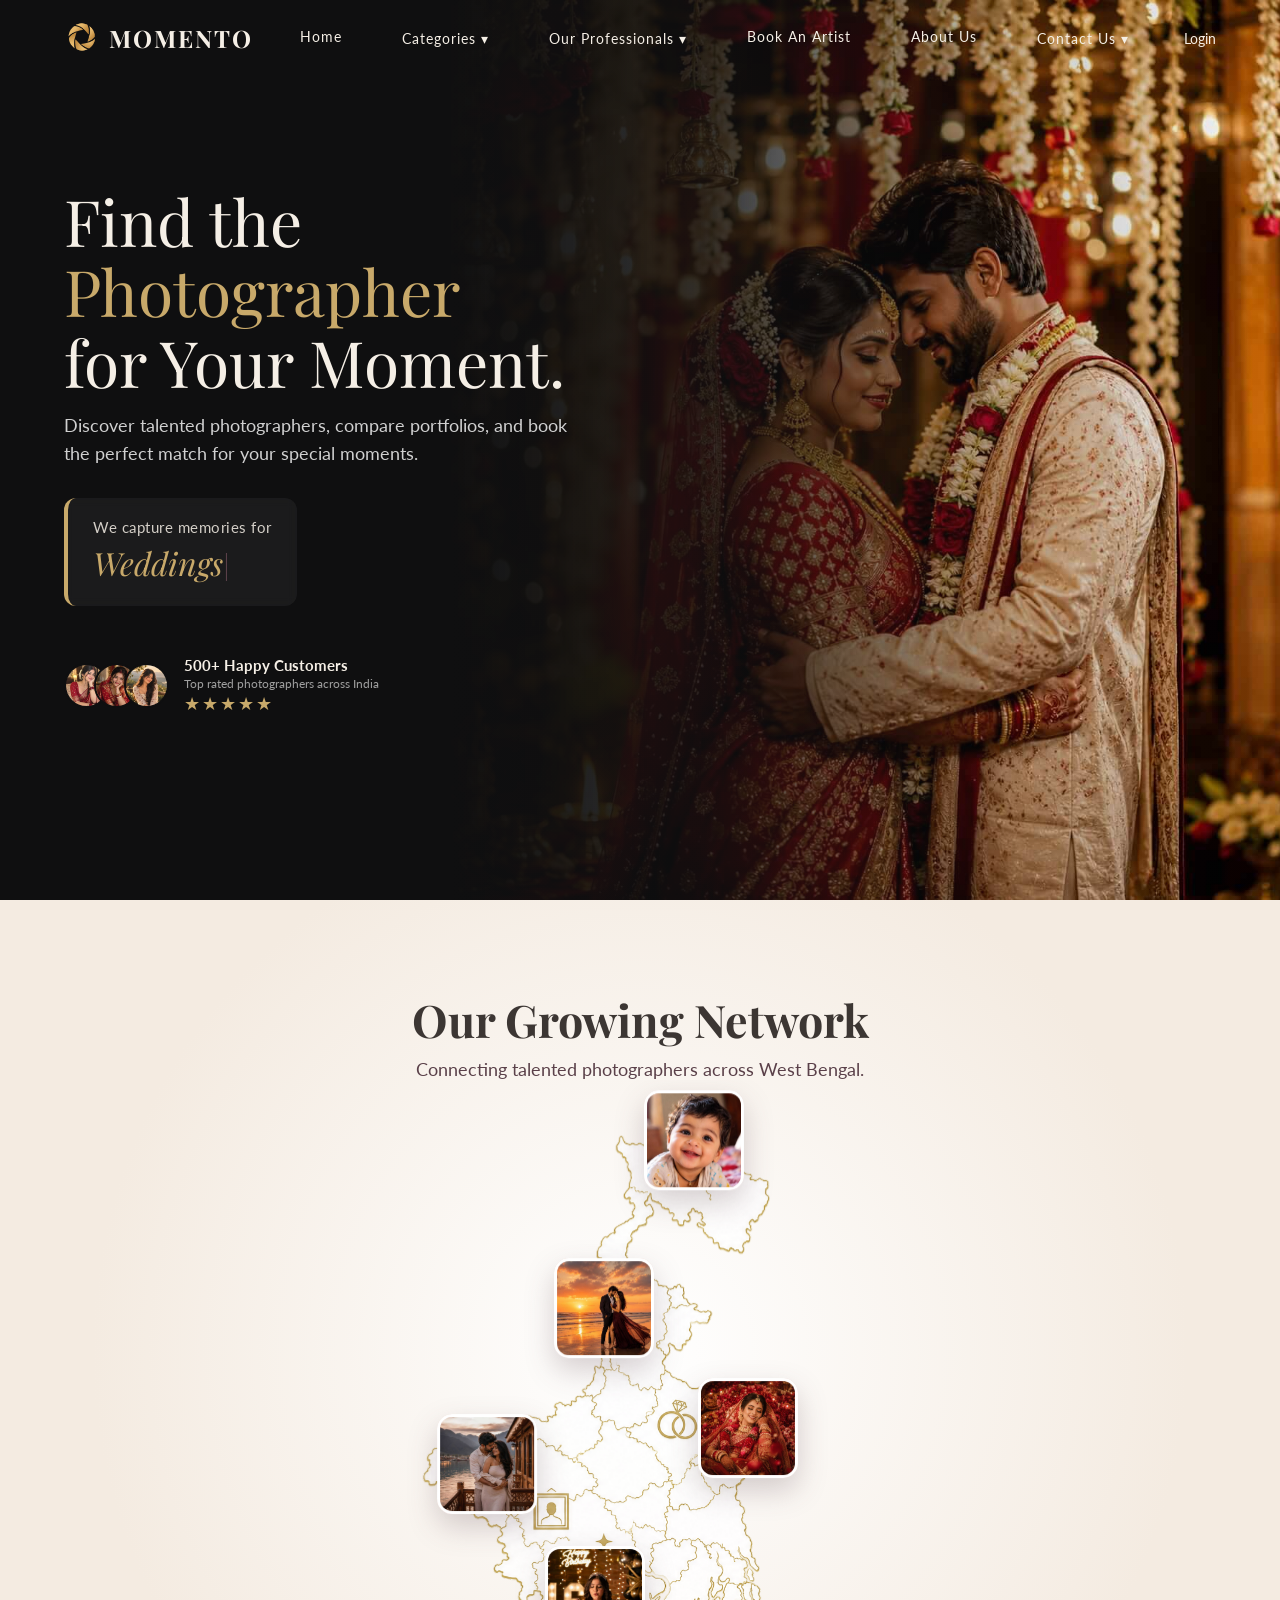
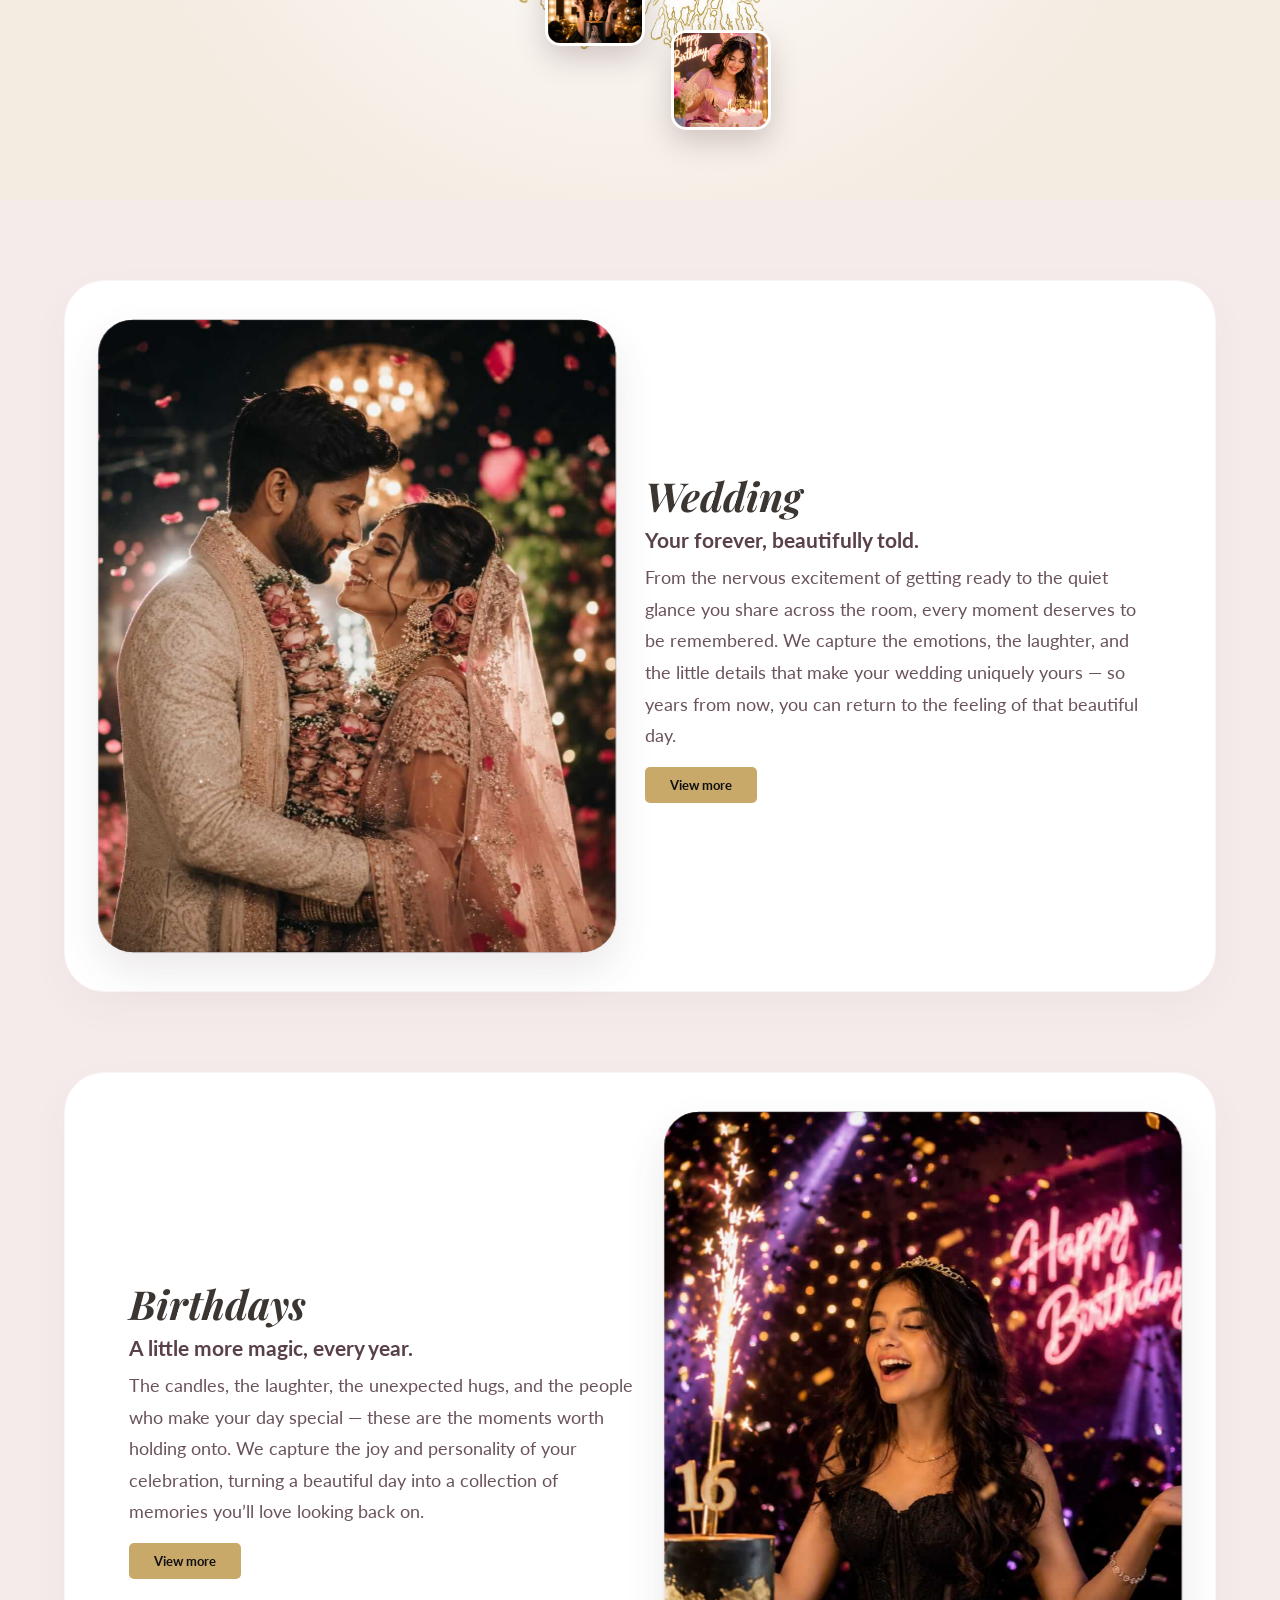
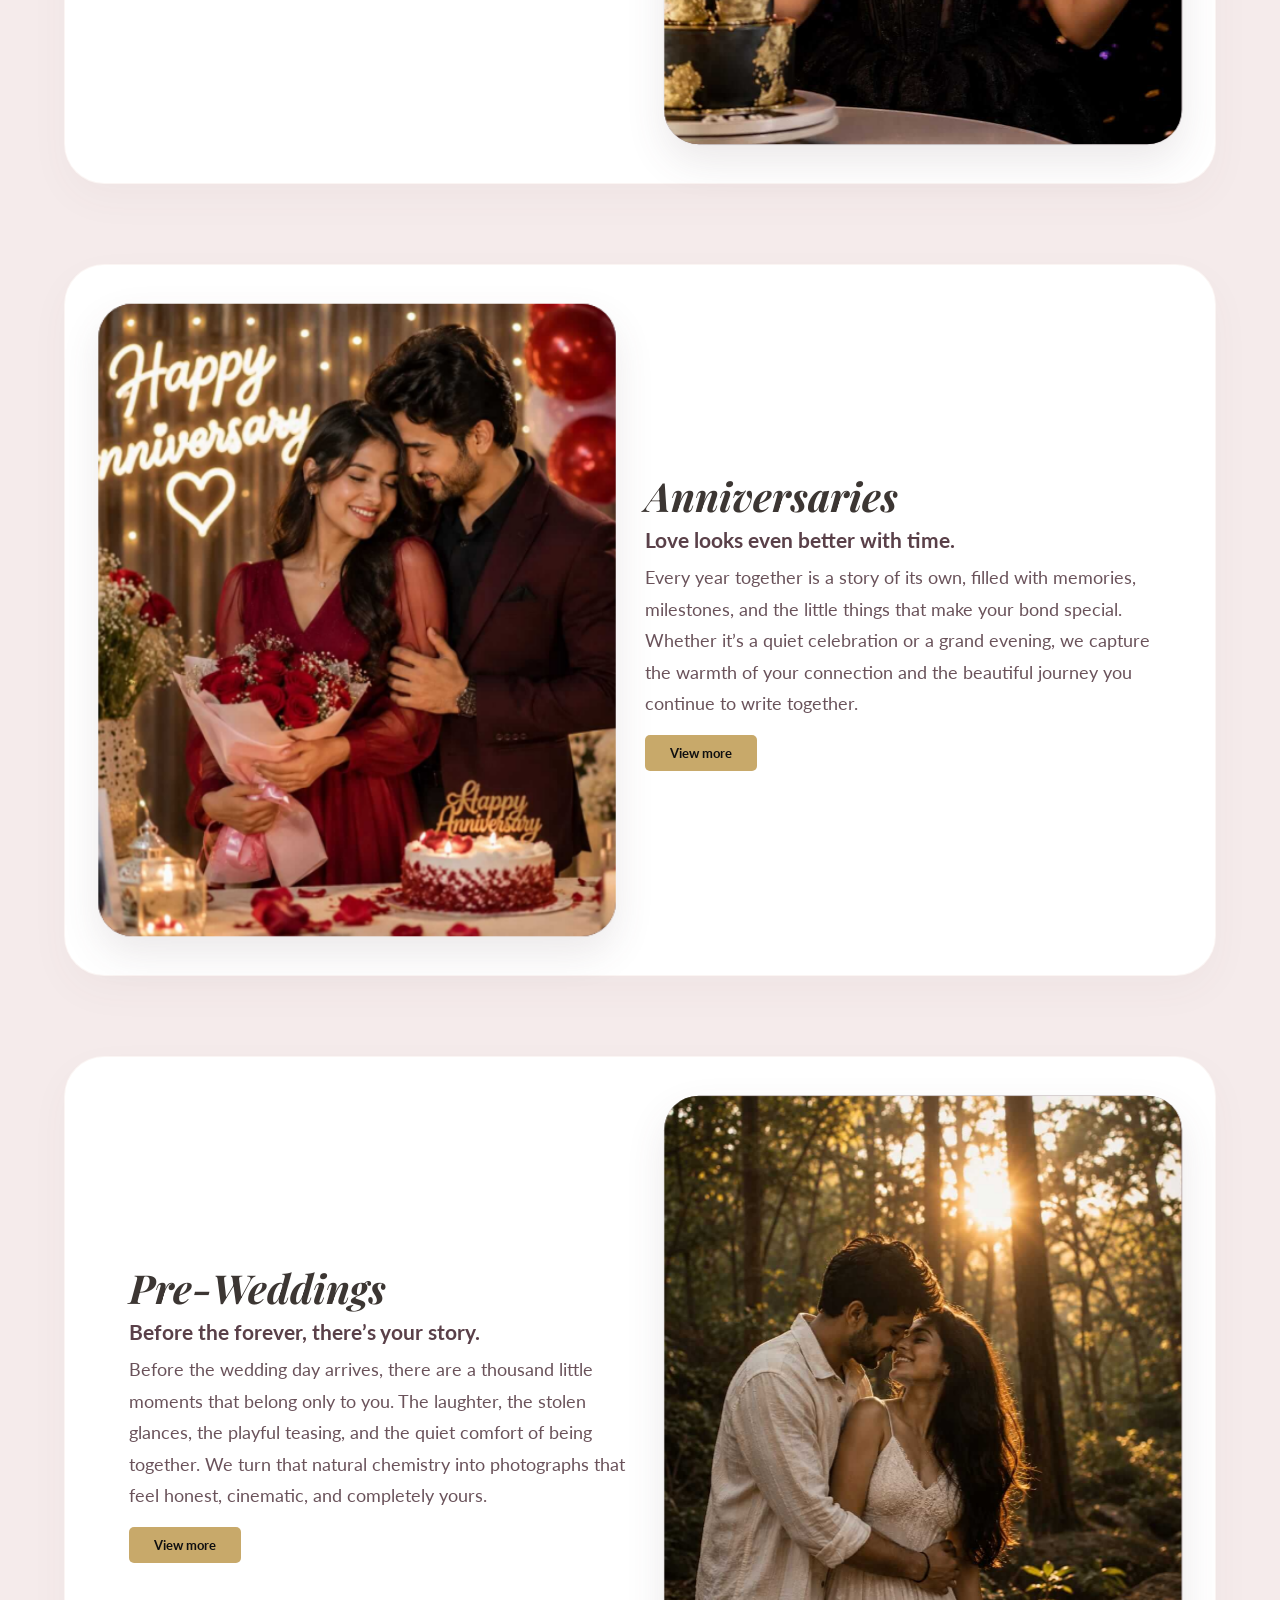
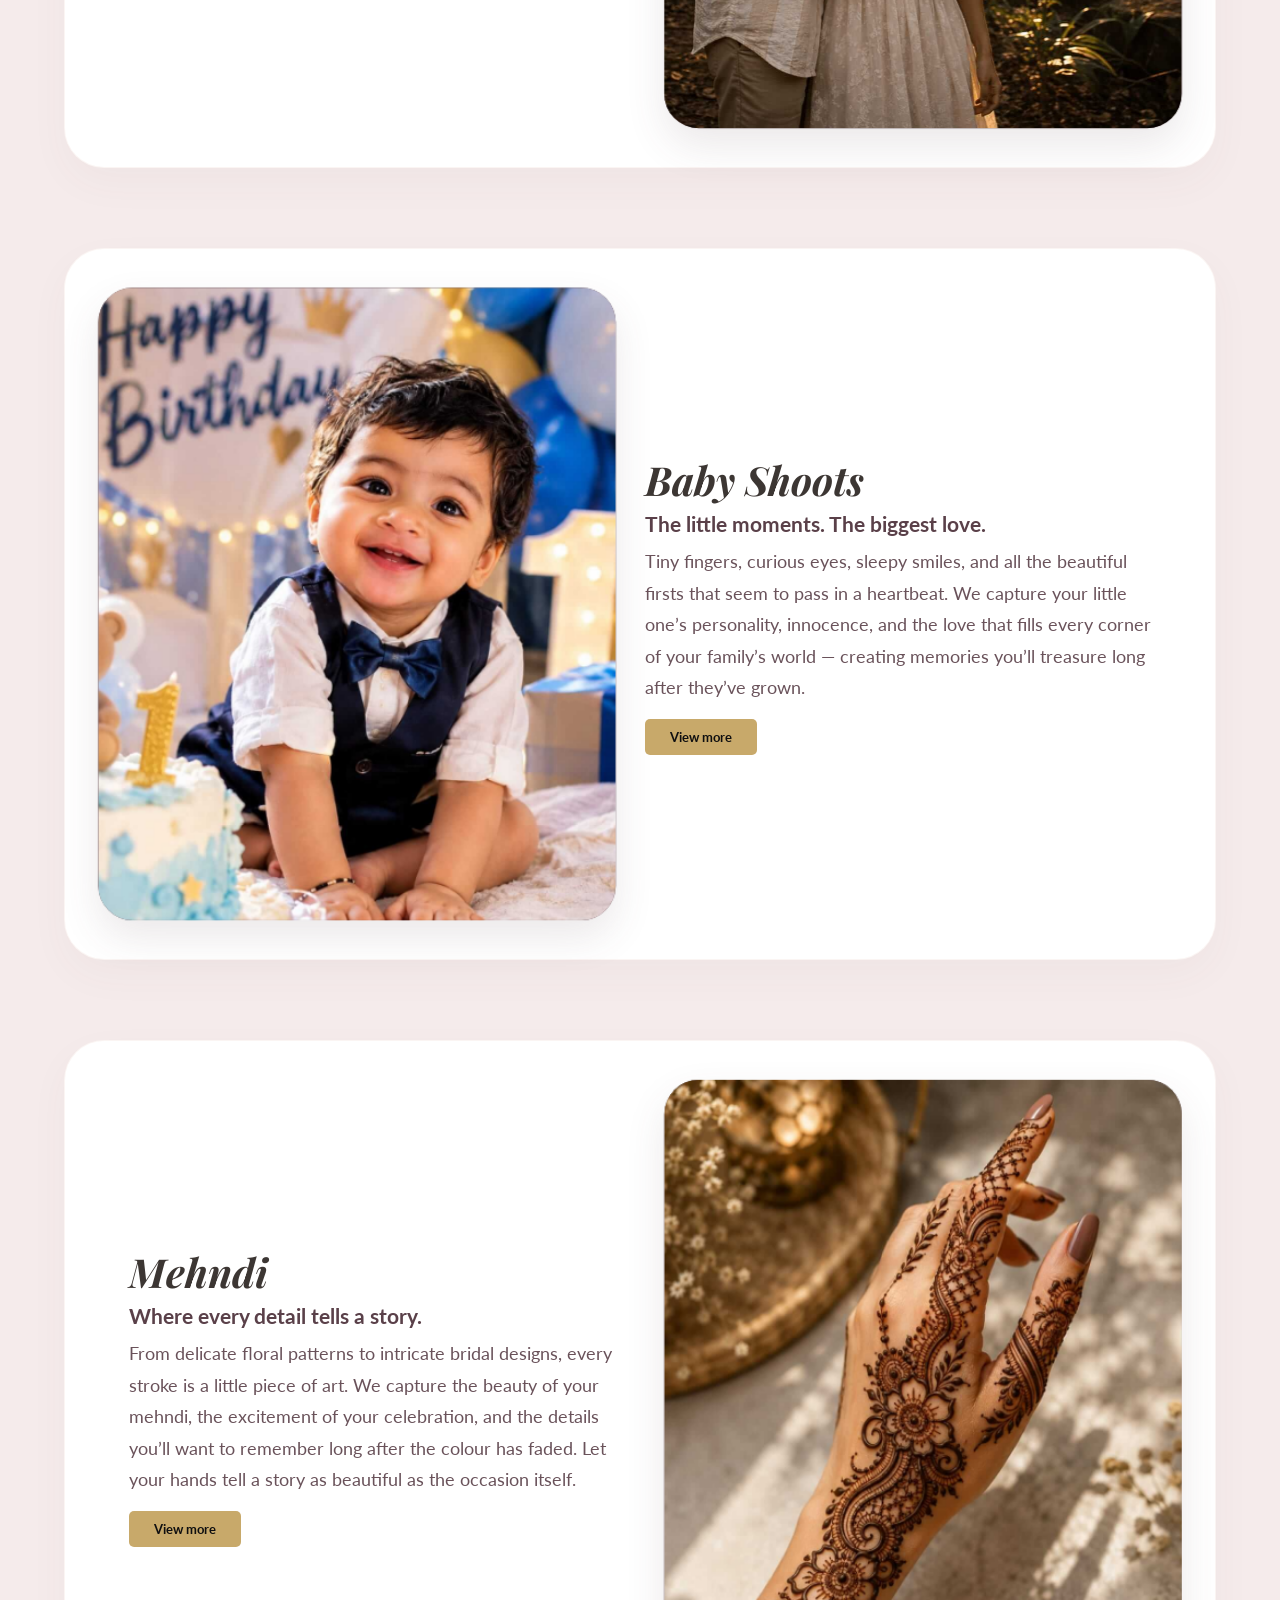
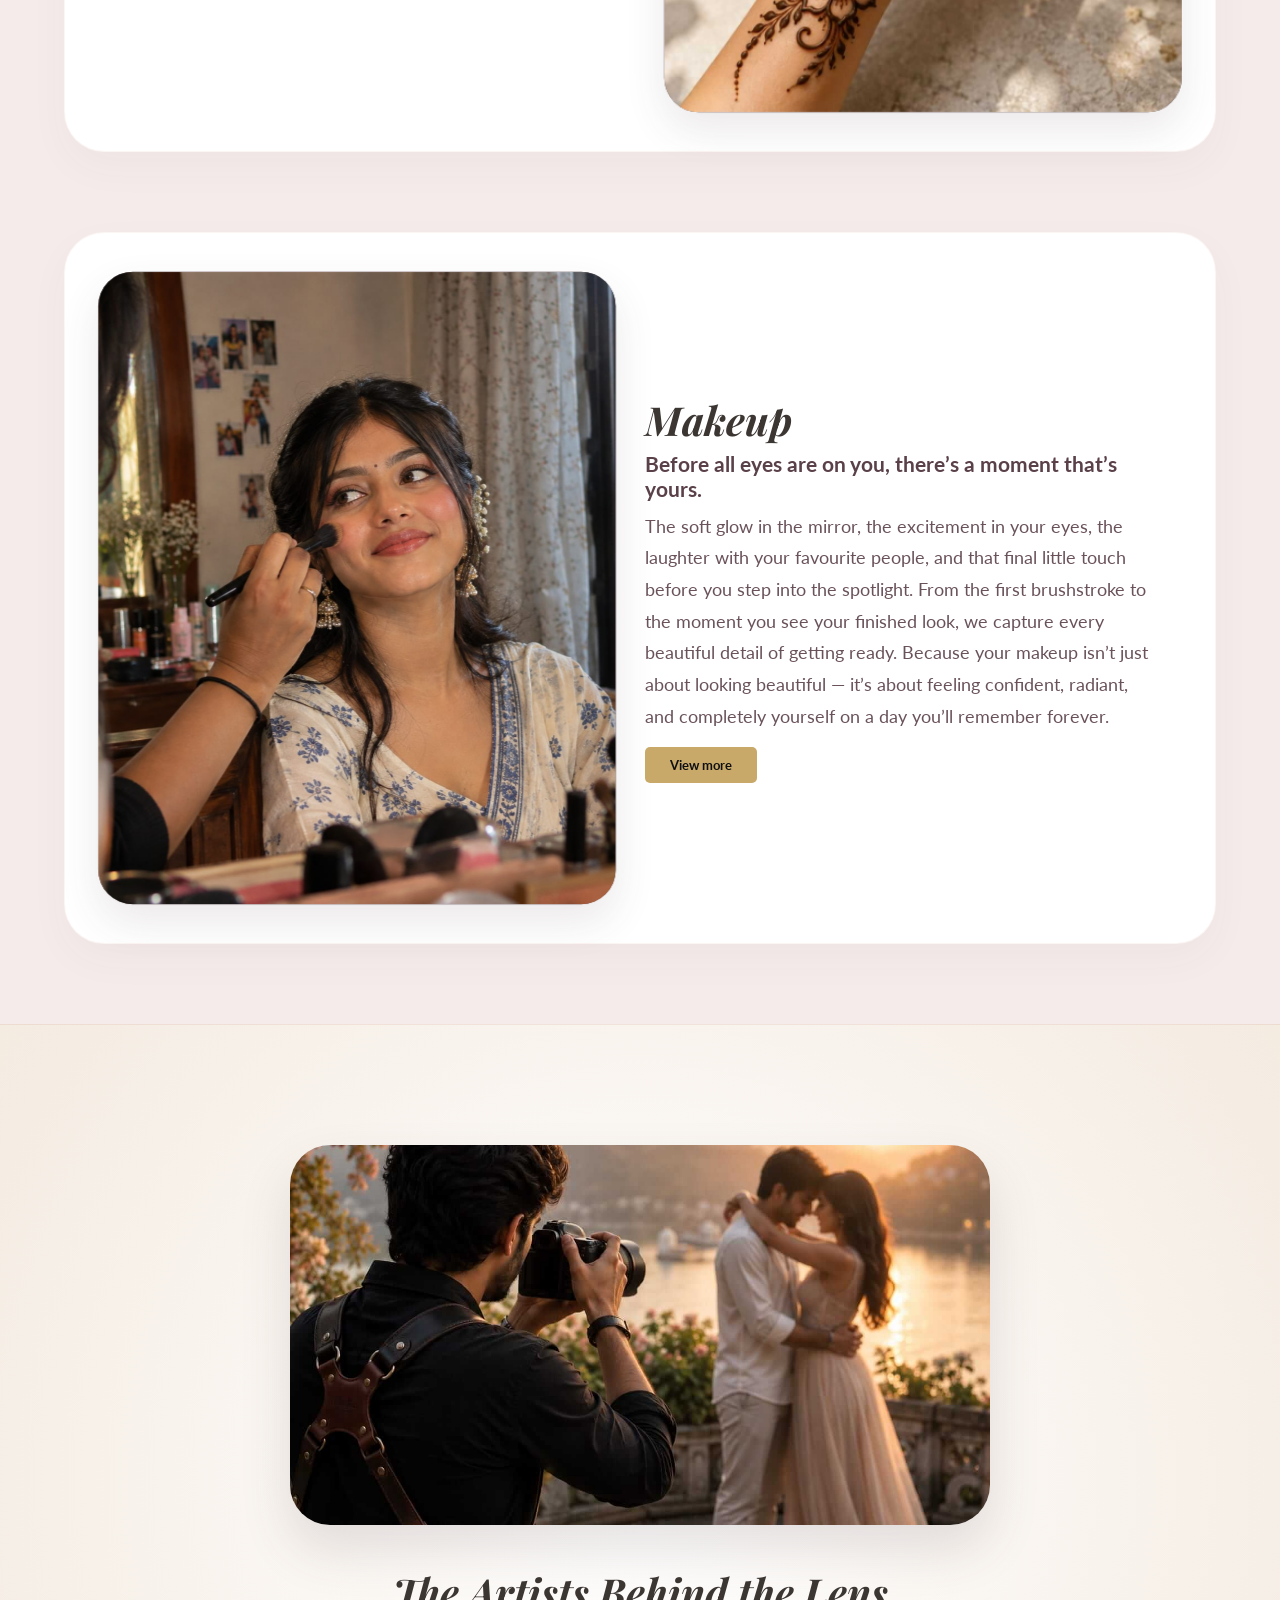
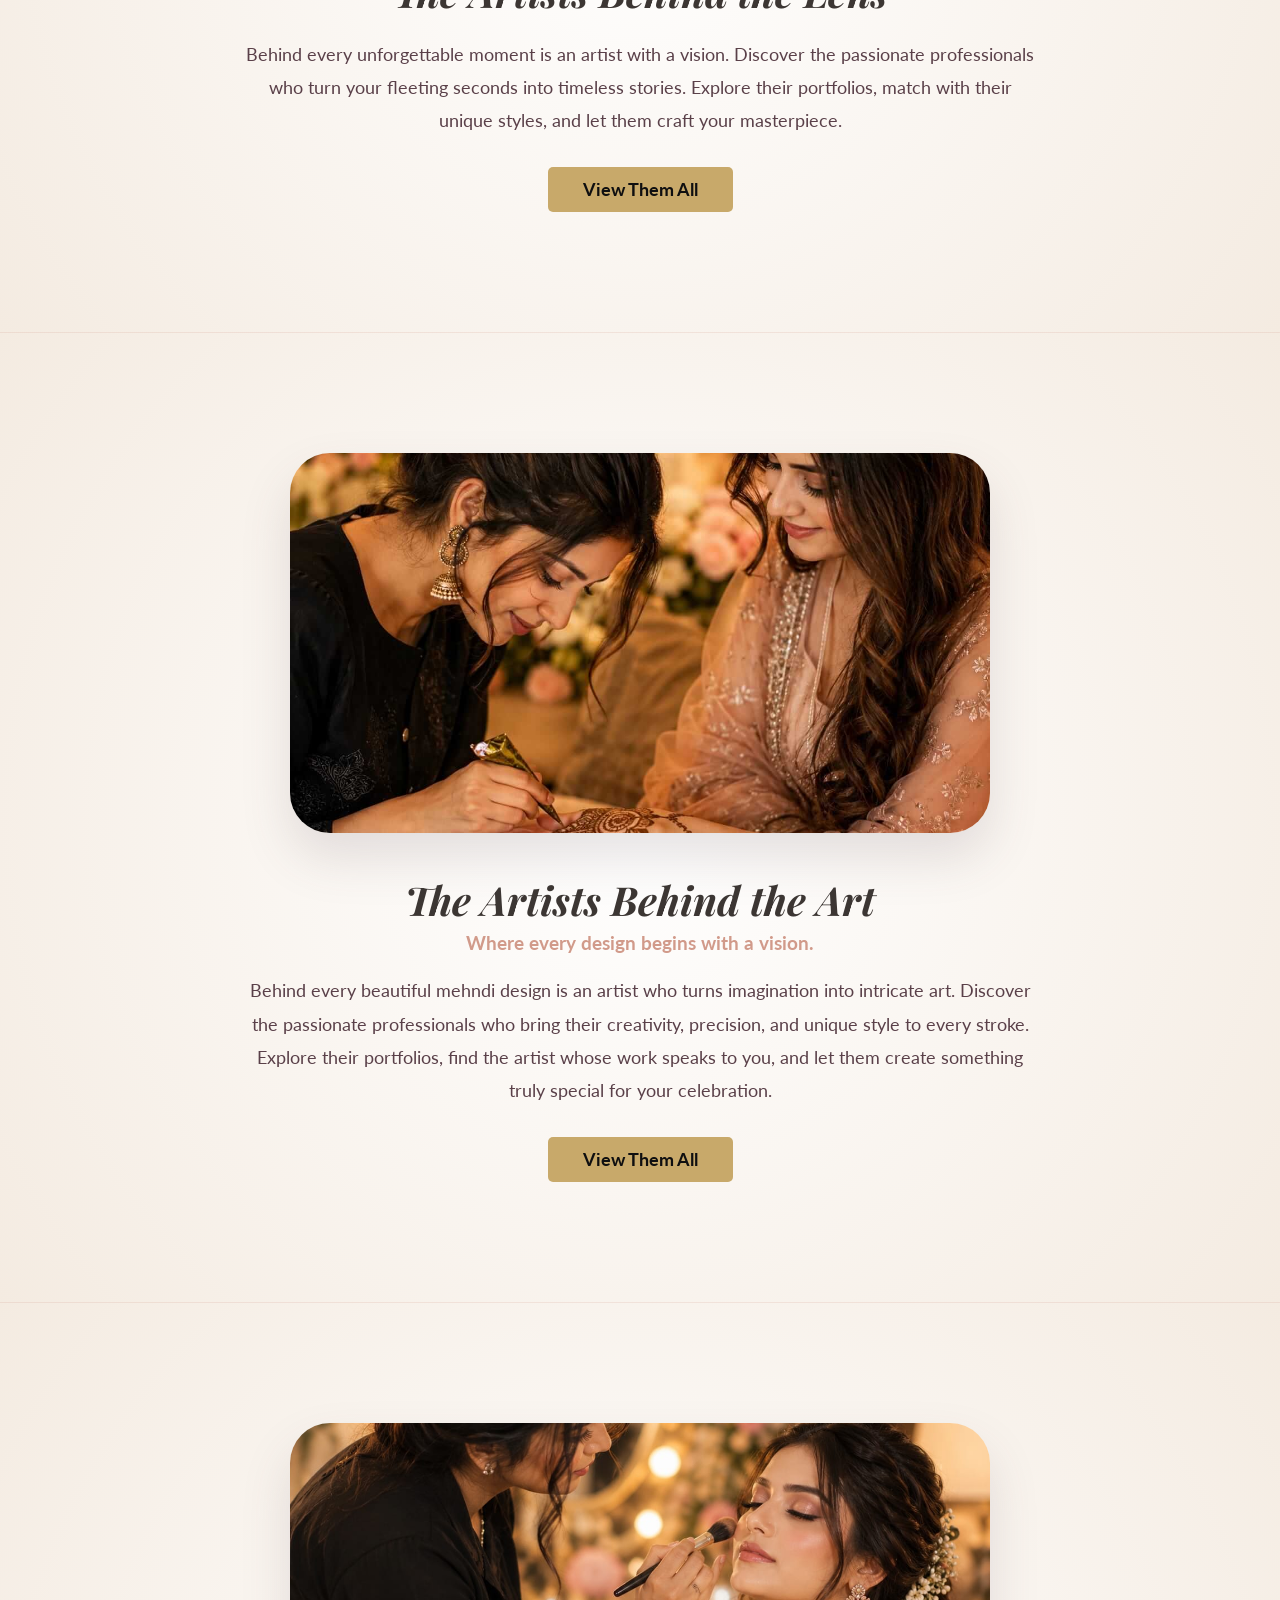
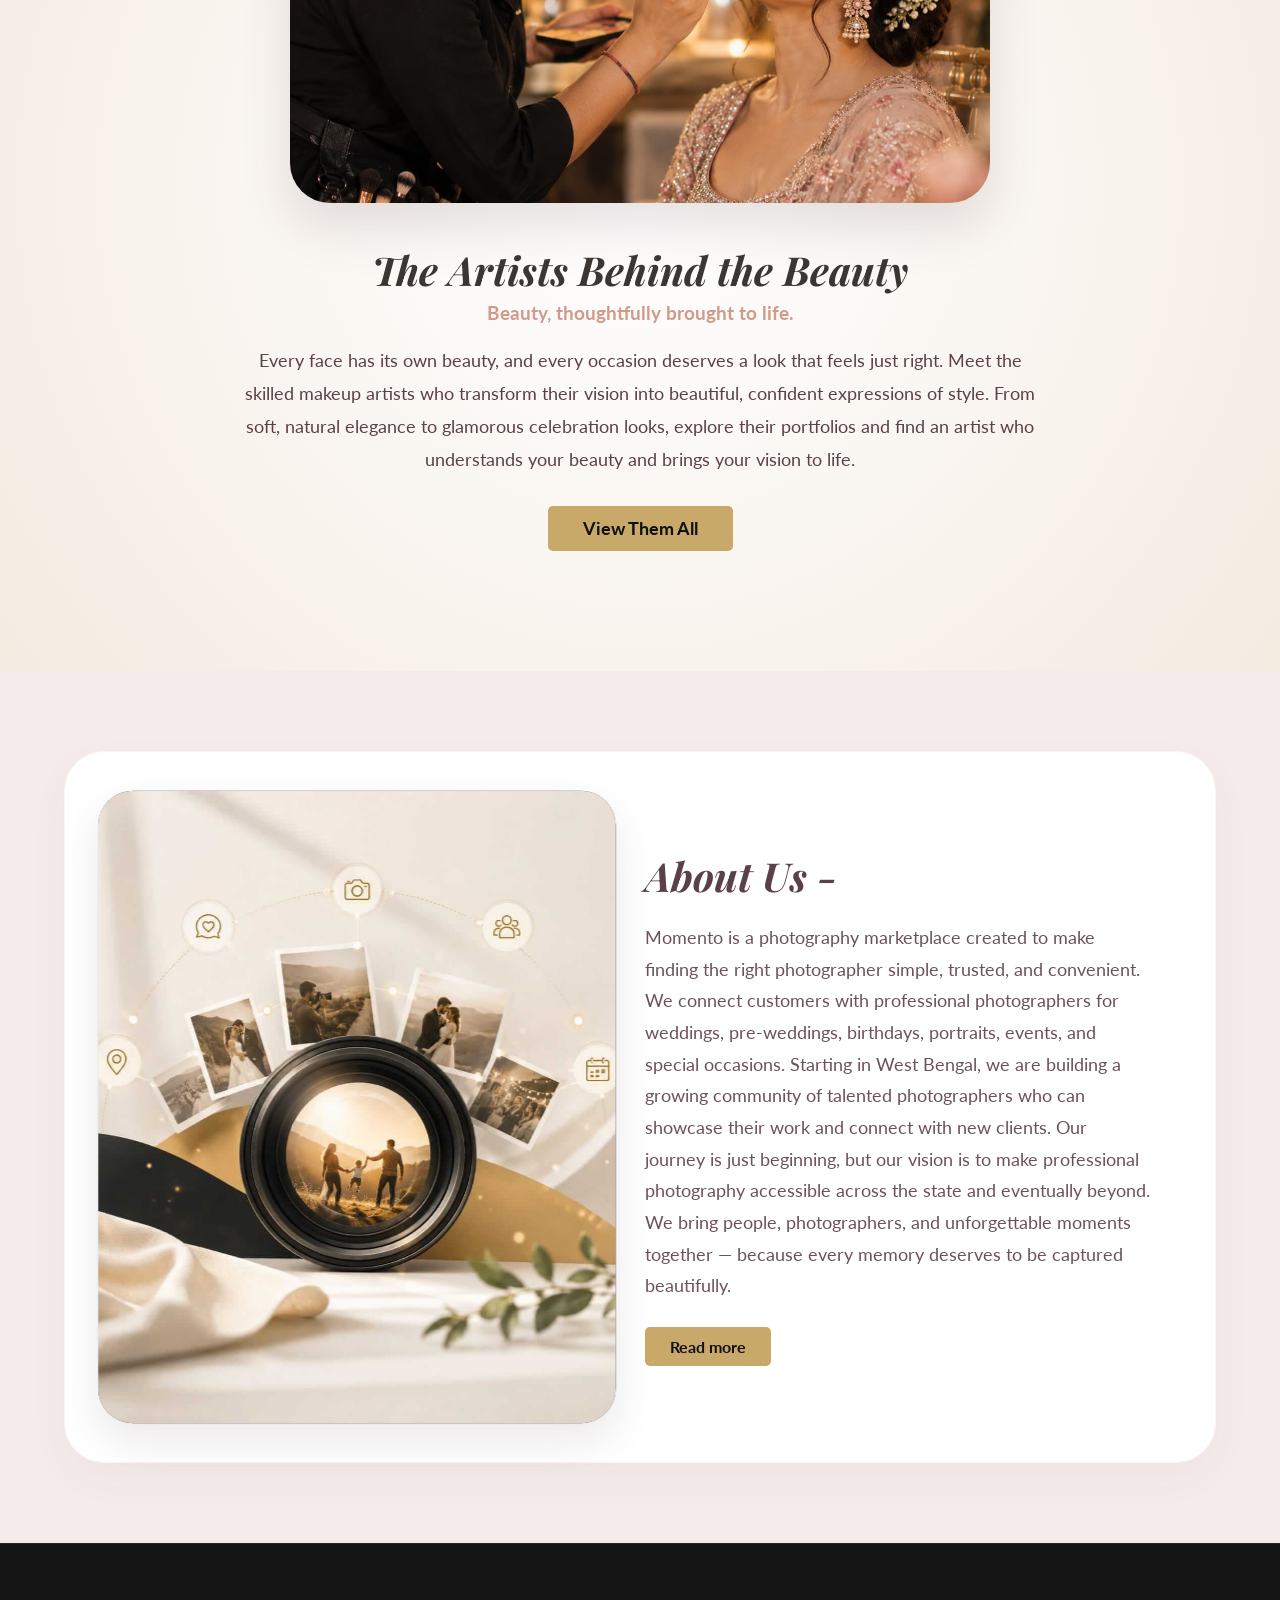
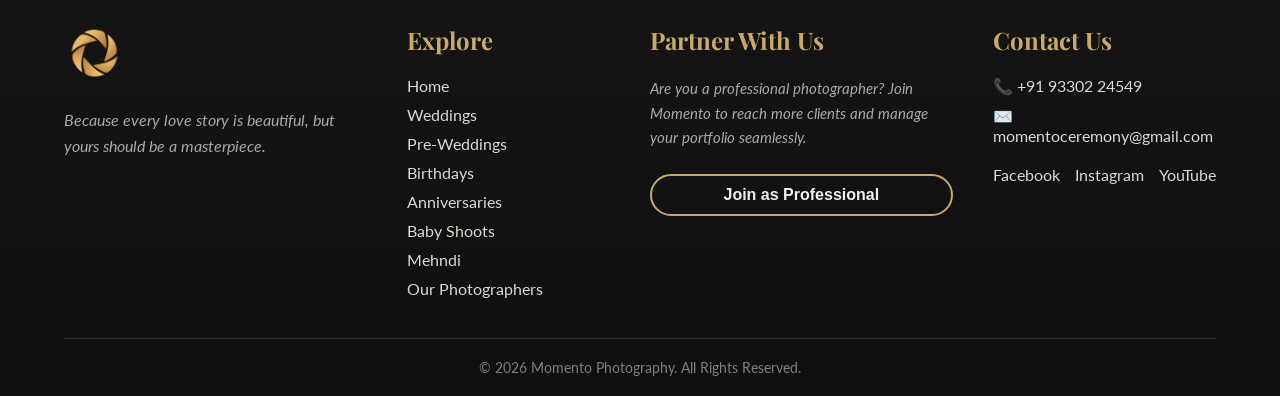
==== index.html @ c08b152f "Update index.html" ====
<!DOCTYPE html>
<html lang="en">
<head>
    <meta charset="UTF-8">
    <meta name="viewport" content="width=device-width, initial-scale=1.0">
    <title>Momento Photography | Every Moment. Forever.</title>
    <link rel="icon" type="image/png" href="Stock/logo.png">
    <link rel="stylesheet" href="style.css?v=2.1">
    <link href="https://fonts.googleapis.com/css2?family=Playfair+Display:ital,wght@0,400;0,700;1,400&family=Lato:wght@300;400&display=swap" rel="stylesheet">
    
    <!-- Premium Calendar Library -->
    <link rel="stylesheet" href="https://cdn.jsdelivr.net/npm/flatpickr/dist/flatpickr.min.css">
    <script src="https://cdn.jsdelivr.net/npm/flatpickr"></script>
    
</head>
<body>

    <!-- NAVBAR -->
    <nav class="dark-nav">
        <!-- Rolling Logo & Text Reveal -->
        <div class="nav-brand">
            <img src="Stock/logo.png" alt="Momento Logo" class="rolling-logo">
            <span class="logo-text">MOMENTO</span>
        </div>

        <!-- Right Side: Links & Login -->
        <div class="nav-right desktop-only">
            <div class="nav-links">
                <a href="index.html">Home</a>
                
                <!-- Categories Dropdown -->
                <div class="nav-dropdown">
                    <a href="#" onclick="return false;" style="cursor: default;">Categories ▾</a>
                    <div class="nav-dropdown-content">
                        <a href="view.html?category=wedding">Weddings</a>
                        <a href="view.html?category=prewed">Pre-Weddings</a>
                        <a href="view.html?category=birthday">Birthdays</a>
                        <a href="view.html?category=baby">Baby Shoots</a>
                        <a href="view.html?category=anni">Anniversaries</a>
                        <a href="view.html?category=mehndi">Mehndi</a>
                        <a href="view.html?category=makeup">Makeup</a>
                    </div>
                </div>

                <!-- Professionals Dropdown -->
                <div class="nav-dropdown">
                    <a href="#" onclick="return false;" style="cursor: default;">Our Professionals ▾</a>
                    <div class="nav-dropdown-content">
                        <a href="photographers.html?type=photographer">Photographers</a>
                        <a href="photographers.html?type=mehndi">Mehndi Artists</a>
                        <a href="photographers.html?type=makeup">Makeup Artists</a>
                    </div>
                </div>

                <a href="#" onclick="handleBookNow(); return false;">Book an Artist</a>
                <a href="about.html" onclick="toggleMenu()">About Us</a>
                <!-- Contact Dropdown -->
                <div class="nav-dropdown">
                    <a href="#" onclick="return false;" style="cursor: default;">Contact Us ▾</a>
                    <div class="nav-dropdown-content" style="min-width: 260px; padding: 15px 0;">
                        <a href="#" onclick="handlePhoneClick(event, '+919330224549')">📞 +91 93302 24549</a>
                        <a href="mailto:momentoceremony@gmail.com">✉️ momentoceremony@gmail.com</a>
                        
                        <!-- Social Links Row -->
                        <div style="display: flex; gap: 20px; margin-top: 5px; padding: 15px 25px 5px 25px; border-top: 1px solid rgba(200, 169, 106, 0.2);">
                            <a href="https://www.facebook.com/" target="_blank" style="padding: 0 !important; font-size: 0.9rem !important;">Facebook</a>
                            <a href="https://www.instagram.com/" target="_blank" style="padding: 0 !important; font-size: 0.9rem !important;">Instagram</a>
                        </div>
                    </div>
                </div>
            </div>
            
            <div class="auth-buttons">
                <button class="btn-login-dark btn-login">Login</button>
            </div>
        </div>

        <!-- Mobile Hamburger Menu (Custom 3-Line) -->
        <div class="mobile-menu-icon" onclick="toggleMenu()">
            <svg viewBox="0 0 24 24" width="34" height="34" stroke="#f5efe6" stroke-width="1.5" stroke-linecap="round" fill="none">
                <line x1="4" y1="7" x2="20" y2="7"></line>
                <line x1="4" y1="12" x2="14" y2="12"></line> 
                <line x1="4" y1="17" x2="20" y2="17"></line>
            </svg>
        </div>

            <!-- MOBILE MENU OVERLAY (Click to close) -->
        <div id="mobile-overlay" class="mobile-menu-overlay" onclick="toggleMenu()"></div>
    
        <!-- MOBILE DROPDOWN MENU (DARK - FOR INDEX) -->
        <div id="mobile-menu" class="mobile-dropdown">
            <span class="close-menu" onclick="toggleMenu()">&times;</span>
            
            <a href="index.html" onclick="toggleMenu()">Home</a>
            
            <!-- Categories Submenu -->
            <button class="menu-toggle-btn" onclick="toggleSubMenu('submenu-categories')">
                Categories <span style="font-size: 0.8rem;">▼</span>
            </button>
            <div id="submenu-categories" class="mobile-submenu">
                <a href="view.html?category=wedding" onclick="toggleMenu()">Weddings</a>
                <a href="view.html?category=prewed" onclick="toggleMenu()">Pre-Weddings</a>
                <a href="view.html?category=birthday" onclick="toggleMenu()">Birthdays</a>
                <a href="view.html?category=baby" onclick="toggleMenu()">Baby Shoots</a>
                <a href="view.html?category=anni" onclick="toggleMenu()">Anniversaries</a>
                <a href="view.html?category=mehndi" onclick="toggleMenu()">Mehndi</a>
                <a href="view.html?category=makeup" onclick="toggleMenu()">Makeup</a>
            </div>
    
            <!-- Professionals Submenu -->
            <button class="menu-toggle-btn" onclick="toggleSubMenu('submenu-pros')">
                Our Professionals <span style="font-size: 0.8rem;">▼</span>
            </button>
            <div id="submenu-pros" class="mobile-submenu">
                <a href="photographers.html?type=photographer" onclick="toggleMenu()">Photographers</a>
                <a href="photographers.html?type=mehndi" onclick="toggleMenu()">Mehndi Artists</a>
                <a href="photographers.html?type=makeup" onclick="toggleMenu()">Makeup Artists</a>
            </div>
    
            <a href="#" onclick="handleBookNow(); return false;">Book an Artist</a>
            <a href="about.html" onclick="toggleMenu()">About Us</a>
            <!-- Mobile Contact Submenu -->
            <button class="menu-toggle-btn" onclick="toggleSubMenu('submenu-contact')">
                Contact Us <span style="font-size: 0.8rem;">▼</span>
            </button>
            <div id="submenu-contact" class="mobile-submenu">
                <a href="#" onclick="handlePhoneClick(event, '+919330224549'); return false;">📞 +91 93302 24549</a>
                <a href="mailto:momentoceremony@gmail.com">✉️ momentoceremony@gmail.com</a>
                
                <!-- Mobile Social Links -->
                <div style="display: flex; gap: 15px; padding-top: 10px; border-top: 1px solid rgba(200, 169, 106, 0.3);">
                    <a href="https://www.facebook.com/" target="_blank" style="font-size: 0.95rem;">Facebook</a>
                    <a href="https://www.instagram.com/" target="_blank" style="font-size: 0.95rem;">Instagram</a>
                </div>
            </div>
    
            <!-- Dynamic Login/Logout Area -->
            <div class="mobile-auth-container">
                <a href="#" id="mobile-login-btn" onclick="toggleMenu(); openModal('modal-auth'); switchAuth('login'); return false;">Login</a>
                <a href="#" id="mobile-logout-btn" onclick="toggleMenu(); logoutUser(); return false;" style="display: none; color: #e74c3c;">Logout</a>
            </div>
        </div>
        
    </nav>
    
    <!-- HERO SECTION -->
    <header class="hero dark-hero">
        <!-- Dynamic Background Image -->
        <img id="hero-dynamic-bg" src="Stock/hero_banner_Weddings.jpeg" class="hero-bg-image" alt="Momento Cover">
        
        <!-- Black/Gradient Cloud Overlay (Concept Art Style) -->
        <div class="hero-dark-overlay"></div>

        <div class="hero-content">
            <!-- Main Heading (Slide in from right) -->
            <div class="hero-main-text slide-in-right">
                <h1>Find the<br><span class="text-gold">Photographer</span><br>for Your Moment.</h1>
                <p class="hero-subtext">Discover talented photographers, compare portfolios, and book the perfect match for your special moments.</p>
            </div>
            
            <!-- Service Typing Box -->
            <div class="hero-service-box slide-in-right delay-1">
                <p style="color: #f5efe6; opacity: 0.85; font-size: 0.95rem; margin-bottom: 5px; letter-spacing: 0.5px;">We capture memories for</p>
                <h2 class="typing-container"><span id="typing-text" class="highlight-text-gold"></span><span class="cursor">|</span></h2>
            </div>

            <!-- Social Proof Rating -->
            <div class="hero-social-proof slide-in-right delay-2">
                <div class="proof-avatars">
                    <!-- Replace with your actual dp images -->
                    <img src="Stock/pro-dp-1.jpeg" alt="User">
                    <img src="Stock/pro-dp-2.jpeg" alt="User">
                    <img src="Stock/pro-dp-3.jpeg" alt="User">
                </div>
                <div class="proof-details">
                    <p class="proof-title">500+ Happy Customers</p>
                    <p class="proof-sub">Top rated photographers across India</p>
                    <p class="proof-stars">★★★★★</p>
                </div>
            </div>
        </div>
    </header>

    <!-- INTERACTIVE WEST BENGAL NETWORK MAP -->
    <section id="map-network-section" class="map-scroll-wrapper">
        <div class="map-sticky-view">
            
            <div class="map-text-header">
                <h2>Our Growing Network</h2>
                <p>Connecting talented photographers across West Bengal.</p>
            </div>
            
            <div class="map-viewport">
                <div id="map-container" class="map-container">
                    
                    <!-- Your Custom Uploaded West Bengal Map -->
                    <!-- Make sure to upload a transparent PNG named wb_map.png to your Stock folder -->
                    <img src="Stock/wb_map.png" class="actual-map-img" alt="West Bengal Map">

                    <!-- Scrambled Image Nodes (No Text Labels) -->
                    <div class="map-node img-1-pos">
                        <div class="pulse-ring"></div>
                        <img src="Stock/glove_im_1.jpeg" class="network-img" alt="Photographer 1">
                    </div>

                    <div class="map-node img-2-pos">
                        <div class="pulse-ring"></div>
                        <img src="Stock/glove_im_2.jpeg" class="network-img" alt="Photographer 2">
                    </div>

                    <div class="map-node img-3-pos">
                        <div class="pulse-ring"></div>
                        <img src="Stock/glove_im_3.jpeg" class="network-img" alt="Photographer 3">
                    </div>

                    <div class="map-node img-4-pos">
                        <div class="pulse-ring"></div>
                        <img src="Stock/glove_im_4.jpeg" class="network-img" alt="Photographer 4">
                    </div>

                    <div class="map-node img-5-pos">
                        <div class="pulse-ring"></div>
                        <img src="Stock/glove_im_5.jpeg" class="network-img" alt="Photographer 5">
                    </div>

                    <div class="map-node img-6-pos">
                        <div class="pulse-ring"></div>
                        <img src="Stock/glove_im_6.jpeg" class="network-img" alt="Photographer 6">
                    </div>
                    
                </div>
            </div>
            
        </div>
    </section>
    
    <!-- WEDDING SECTION -->
    <section id="category-wedding" class="home-about-section scroll-reveal">
        <div class="about-image-col slide-from-left">
            <div class="arch-photo-mask about-mask" id="wedding-slideshow">
                <img src="Stock/wedding-banner-1.jpeg" class="banner-img active" alt="Wedding Banner 1">
                <img src="Stock/wedding-banner-2.jpeg" class="banner-img" alt="Wedding Banner 2">
            </div>
        </div>
        
        <div class="about-text-col slide-from-right">
            <h2 class="section-tag-title" style="margin-top: 0; color: #3C3633;">Wedding</h2>
            <p style="font-size: 1.3rem; font-weight: bold; color: var(--primary-color); margin-top: 5px; margin-bottom: 10px;">Your forever, beautifully told.</p>
            <p class="about-description" style="margin-top: 0;">From the nervous excitement of getting ready to the quiet glance you share across the room, every moment deserves to be remembered. We capture the emotions, the laughter, and the little details that make your wedding uniquely yours — so years from now, you can return to the feeling of that beautiful day.</p>
            <button class="btn-signup-gold" onclick="window.location.href='view.html?category=wedding'" style="margin-top: 15px; font-family: 'Lato', sans-serif;">View more</button>
        </div>
    </section>

    <!-- BIRTHDAY SECTION (Reversed Layout) -->
    <section id="category-birthday" class="home-about-section reverse-layout scroll-reveal">
        <div class="about-image-col slide-from-right">
            <div class="arch-photo-mask about-mask" id="birthday-slideshow">
                <img src="Stock/bday-banner-1.jpeg" class="banner-img active" alt="Birthday Banner 1">
                <img src="Stock/bday-banner-2.jpeg" class="banner-img" alt="Birthday Banner 2">
            </div>
        </div>
        
        <div class="about-text-col slide-from-left">
            <h2 class="section-tag-title" style="margin-top: 0; color: #3C3633;">Birthdays</h2>
            <p style="font-size: 1.3rem; font-weight: bold; color: var(--primary-color); margin-top: 5px; margin-bottom: 10px;">A little more magic, every year.</p>
            <p class="about-description" style="margin-top: 0;">The candles, the laughter, the unexpected hugs, and the people who make your day special — these are the moments worth holding onto. We capture the joy and personality of your celebration, turning a beautiful day into a collection of memories you’ll love looking back on.</p>
            <button class="btn-signup-gold" onclick="window.location.href='view.html?category=birthday'" style="margin-top: 15px; font-family: 'Lato', sans-serif;">View more</button>
        </div>
    </section>

    <!-- ANNIVERSARY SECTION -->
    <section id="category-anni" class="home-about-section scroll-reveal">
        <div class="about-image-col slide-from-left">
            <div class="arch-photo-mask about-mask" id="anni-slideshow">
                <img src="Stock/anni-banner-1.jpeg" class="banner-img active" alt="Anniversary Banner 1">
                <img src="Stock/anni-banner-2.jpeg" class="banner-img" alt="Anniversary Banner 2">
            </div>
        </div>
        
        <div class="about-text-col slide-from-right">
            <h2 class="section-tag-title" style="margin-top: 0; color: #3C3633;">Anniversaries</h2>
            <p style="font-size: 1.3rem; font-weight: bold; color: var(--primary-color); margin-top: 5px; margin-bottom: 10px;">Love looks even better with time.</p>
            <p class="about-description" style="margin-top: 0;">Every year together is a story of its own, filled with memories, milestones, and the little things that make your bond special. Whether it’s a quiet celebration or a grand evening, we capture the warmth of your connection and the beautiful journey you continue to write together.</p>
            <button class="btn-signup-gold" onclick="window.location.href='view.html?category=anni'" style="margin-top: 15px; font-family: 'Lato', sans-serif;">View more</button>
        </div>
    </section>

    <!-- PRE-WEDDING SECTION (Reversed Layout) -->
    <section id="category-prewed" class="home-about-section reverse-layout scroll-reveal">
        <div class="about-image-col slide-from-right">
            <div class="arch-photo-mask about-mask" id="prewed-slideshow">
                <img src="Stock/prewed-banner-1.jpeg" class="banner-img active" alt="Pre-Wedding Banner 1">
                <img src="Stock/prewed-banner-2.jpeg" class="banner-img" alt="Pre-Wedding Banner 2">
            </div>
        </div>
        
        <div class="about-text-col slide-from-left">
            <h2 class="section-tag-title" style="margin-top: 0; color: #3C3633;">Pre-Weddings</h2>
            <p style="font-size: 1.3rem; font-weight: bold; color: var(--primary-color); margin-top: 5px; margin-bottom: 10px;">Before the forever, there’s your story.</p>
            <p class="about-description" style="margin-top: 0;">Before the wedding day arrives, there are a thousand little moments that belong only to you. The laughter, the stolen glances, the playful teasing, and the quiet comfort of being together. We turn that natural chemistry into photographs that feel honest, cinematic, and completely yours.</p>
            <button class="btn-signup-gold" onclick="window.location.href='view.html?category=prewed'" style="margin-top: 15px; font-family: 'Lato', sans-serif;">View more</button>
        </div>
    </section>

    <!-- BABY SHOOT SECTION -->
    <section id="category-baby" class="home-about-section scroll-reveal">
        <div class="about-image-col slide-from-left">
            <div class="arch-photo-mask about-mask" id="baby-slideshow">
                <img src="Stock/baby-banner-1.jpeg" class="banner-img active" alt="Baby Shoot Banner 1">
                <img src="Stock/baby-banner-2.jpeg" class="banner-img" alt="Baby Shoot Banner 2">
            </div>
        </div>
        
        <div class="about-text-col slide-from-right">
            <h2 class="section-tag-title" style="margin-top: 0; color: #3C3633;">Baby Shoots</h2>
            <p style="font-size: 1.3rem; font-weight: bold; color: var(--primary-color); margin-top: 5px; margin-bottom: 10px;">The little moments. The biggest love.</p>
            <p class="about-description" style="margin-top: 0;">Tiny fingers, curious eyes, sleepy smiles, and all the beautiful firsts that seem to pass in a heartbeat. We capture your little one’s personality, innocence, and the love that fills every corner of your family’s world — creating memories you’ll treasure long after they’ve grown.</p>
            <button class="btn-signup-gold" onclick="window.location.href='view.html?category=baby'" style="margin-top: 15px; font-family: 'Lato', sans-serif;">View more</button>
        </div>
    </section>

    <!-- MEHNDI SECTION (Reversed Layout) -->
    <section id="category-mehndi" class="home-about-section reverse-layout scroll-reveal">
        <div class="about-image-col slide-from-right">
            <div class="arch-photo-mask about-mask" id="mehndi-slideshow">
                <img src="Stock/mehndi-banner-1.jpeg" class="banner-img active" alt="Mehndi Banner 1">
                <img src="Stock/mehndi-banner-2.jpeg" class="banner-img" alt="Mehndi Banner 2">
            </div>
        </div>
        
        <div class="about-text-col slide-from-left">
            <h2 class="section-tag-title" style="margin-top: 0; color: #3C3633;">Mehndi</h2>
            <p style="font-size: 1.3rem; font-weight: bold; color: var(--primary-color); margin-top: 5px; margin-bottom: 10px;">Where every detail tells a story.</p>
            <p class="about-description" style="margin-top: 0;">From delicate floral patterns to intricate bridal designs, every stroke is a little piece of art. We capture the beauty of your mehndi, the excitement of your celebration, and the details you’ll want to remember long after the colour has faded. Let your hands tell a story as beautiful as the occasion itself.</p>
            <button class="btn-signup-gold" onclick="window.location.href='view.html?category=mehndi'" style="margin-top: 15px; font-family: 'Lato', sans-serif;">View more</button>
        </div>
    </section>

    <!-- MAKEUP SECTION -->
    <section id="category-makeup" class="home-about-section scroll-reveal">
        <div class="about-image-col slide-from-left">
            <div class="arch-photo-mask about-mask" id="makeup-slideshow">
                <img src="Stock/makeup-banner-1.jpeg" class="banner-img active" alt="Makeup Banner 1">
                <img src="Stock/makeup-banner-2.jpeg" class="banner-img" alt="Makeup Banner 2">
            </div>
        </div>
        
        <div class="about-text-col slide-from-right">
            <h2 class="section-tag-title" style="margin-top: 0; color: #3C3633;">Makeup</h2>
            <p style="font-size: 1.3rem; font-weight: bold; color: var(--primary-color); margin-top: 5px; margin-bottom: 10px;">Before all eyes are on you, there’s a moment that’s yours.</p>
            <p class="about-description" style="margin-top: 0;">The soft glow in the mirror, the excitement in your eyes, the laughter with your favourite people, and that final little touch before you step into the spotlight. From the first brushstroke to the moment you see your finished look, we capture every beautiful detail of getting ready. Because your makeup isn’t just about looking beautiful — it’s about feeling confident, radiant, and completely yourself on a day you’ll remember forever.</p>
            <button class="btn-signup-gold" onclick="window.location.href='view.html?category=makeup'" style="margin-top: 15px; font-family: 'Lato', sans-serif;">View more</button>
        </div>
    </section>
    
    <!-- WEDDING MODAL -->
    <div id="modal-wedding" class="modal">
        <div class="modal-content">
            <span class="close-btn" onclick="closeModal('modal-wedding')">&times; Close</span>
            <h2>Wedding Professionals</h2>
            <div class="modal-card-grid">
                <!-- Professional 1 -->
                <div class="modal-card-item">
                    <div class="pro-card">
                        <img src="Stock/pro-shot-1.jpeg" class="best-shot" alt="Shot">
                        <div class="dp-wrapper"><img src="Stock/pro-dp-1.jpeg" class="pro-dp" alt="DP"></div>
                        <div class="dp-overlay-text"><p>🏆 50+ Weddings | Candid Expert</p></div>
                    </div>
                    <div class="modal-card-details">
                        <h3>Aarav Mehta</h3>
                        <button class="btn-view-profile" onclick="viewProProfile('Aarav Mehta')">View Profile</button>
                    </div>
                </div>
                <!-- Professional 2 -->
                <div class="modal-card-item">
                    <div class="pro-card">
                        <img src="Stock/pro-shot-2.jpeg" class="best-shot" alt="Shot">
                        <div class="dp-wrapper"><img src="Stock/pro-dp-2.jpeg" class="pro-dp" alt="DP"></div>
                        <div class="dp-overlay-text"><p>🏆 40+ Weddings | Cinematic Story</p></div>
                    </div>
                    <div class="modal-card-details">
                        <h3>Rohan Verma</h3>
                        <button class="btn-view-profile">View Profile</button>
                    </div>
                </div>
                <!-- Professional 3 (Added) -->
                <div class="modal-card-item">
                    <div class="pro-card">
                        <img src="Stock/pro-shot-3.jpeg" class="best-shot" alt="Shot">
                        <div class="dp-wrapper"><img src="Stock/pro-dp-3.jpeg" class="pro-dp" alt="DP"></div>
                        <div class="dp-overlay-text"><p>🏆 70+ Weddings | Traditional Royal</p></div>
                    </div>
                    <div class="modal-card-details">
                        <h3>Kabir Das</h3>
                        <button class="btn-view-profile">View Profile</button>
                    </div>
                </div>
            </div>
        </div>
    </div>

    <!-- BIRTHDAY MODAL -->
    <div id="modal-birthday" class="modal">
        <div class="modal-content">
            <span class="close-btn" onclick="closeModal('modal-birthday')">&times; Close</span>
            <h2>Birthday Professionals</h2>
            <div class="modal-card-grid">
                <!-- Professional 1 -->
                <div class="modal-card-item">
                    <div class="pro-card">
                        <img src="Stock/bday-shot-1.jpeg" class="best-shot" alt="Shot">
                        <div class="dp-wrapper"><img src="Stock/pro-dp-1.jpeg" class="pro-dp" alt="DP"></div>
                        <div class="dp-overlay-text"><p>🏆 Kids & Toddler Expert</p></div>
                    </div>
                    <div class="modal-card-details">
                        <h3>Aarav Mehta</h3>
                        <button class="btn-view-profile">View Profile</button>
                    </div>
                </div>
                <!-- Professional 2 -->
                <div class="modal-card-item">
                    <div class="pro-card">
                        <img src="Stock/bday-shot-2.jpeg" class="best-shot" alt="Shot">
                        <div class="dp-wrapper"><img src="Stock/pro-dp-2.jpeg" class="pro-dp" alt="DP"></div>
                        <div class="dp-overlay-text"><p>🏆 Sweet Sixteen & Teens</p></div>
                    </div>
                    <div class="modal-card-details">
                        <h3>Rohan Verma</h3>
                        <button class="btn-view-profile">View Profile</button>
                    </div>
                </div>
                <!-- Professional 3 (Added) -->
                <div class="modal-card-item">
                    <div class="pro-card">
                        <img src="Stock/bday-shot-3.jpeg" class="best-shot" alt="Shot">
                        <div class="dp-wrapper"><img src="Stock/pro-dp-3.jpeg" class="pro-dp" alt="DP"></div>
                        <div class="dp-overlay-text"><p>🏆 Grand Birthday Events</p></div>
                    </div>
                    <div class="modal-card-details">
                        <h3>Kabir Das</h3>
                        <button class="btn-view-profile">View Profile</button>
                    </div>
                </div>
            </div>
        </div>
    </div>

    <!-- ANNIVERSARY MODAL -->
    <div id="modal-anni" class="modal">
        <div class="modal-content">
            <span class="close-btn" onclick="closeModal('modal-anni')">&times; Close</span>
            <h2>Anniversary Professionals</h2>
            <div class="modal-card-grid">
                <!-- Professional 1 -->
                <div class="modal-card-item">
                    <div class="pro-card">
                        <img src="Stock/anni-shot-1.jpeg" class="best-shot" alt="Shot">
                        <div class="dp-wrapper"><img src="Stock/pro-dp-1.jpeg" class="pro-dp" alt="DP"></div>
                        <div class="dp-overlay-text"><p>🏆 Silver Jubilee Specialist</p></div>
                    </div>
                    <div class="modal-card-details">
                        <h3>Aarav Mehta</h3>
                        <button class="btn-view-profile">View Profile</button>
                    </div>
                </div>
                <!-- Professional 2 -->
                <div class="modal-card-item">
                    <div class="pro-card">
                        <img src="Stock/anni-shot-2.jpeg" class="best-shot" alt="Shot">
                        <div class="dp-wrapper"><img src="Stock/pro-dp-2.jpeg" class="pro-dp" alt="DP"></div>
                        <div class="dp-overlay-text"><p>🏆 Golden Anniversary Expert</p></div>
                    </div>
                    <div class="modal-card-details">
                        <h3>Rohan Verma</h3>
                        <button class="btn-view-profile">View Profile</button>
                    </div>
                </div>
                <!-- Professional 3 -->
                <div class="modal-card-item">
                    <div class="pro-card">
                        <img src="Stock/anni-shot-3.jpeg" class="best-shot" alt="Shot">
                        <div class="dp-wrapper"><img src="Stock/pro-dp-3.jpeg" class="pro-dp" alt="DP"></div>
                        <div class="dp-overlay-text"><p>🏆 Romantic Getaways</p></div>
                    </div>
                    <div class="modal-card-details">
                        <h3>Kabir Das</h3>
                        <button class="btn-view-profile">View Profile</button>
                    </div>
                </div>
            </div>
        </div>
    </div>

    <!-- PRE-WEDDING MODAL -->
    <div id="modal-prewed" class="modal">
        <div class="modal-content">
            <span class="close-btn" onclick="closeModal('modal-prewed')">&times; Close</span>
            <h2>Pre-Wedding Professionals</h2>
            <div class="modal-card-grid">
                <!-- Professional 1 -->
                <div class="modal-card-item">
                    <div class="pro-card">
                        <img src="Stock/prewed-shot-1.jpeg" class="best-shot" alt="Shot">
                        <div class="dp-wrapper"><img src="Stock/pro-dp-1.jpeg" class="pro-dp" alt="DP"></div>
                        <div class="dp-overlay-text"><p>🏆 Cinematic Storytelling</p></div>
                    </div>
                    <div class="modal-card-details">
                        <h3>Aarav Mehta</h3>
                        <button class="btn-view-profile">View Profile</button>
                    </div>
                </div>
                <!-- Professional 2 -->
                <div class="modal-card-item">
                    <div class="pro-card">
                        <img src="Stock/prewed-shot-2.jpeg" class="best-shot" alt="Shot">
                        <div class="dp-wrapper"><img src="Stock/pro-dp-2.jpeg" class="pro-dp" alt="DP"></div>
                        <div class="dp-overlay-text"><p>🏆 Outdoor & Nature Expert</p></div>
                    </div>
                    <div class="modal-card-details">
                        <h3>Rohan Verma</h3>
                        <button class="btn-view-profile">View Profile</button>
                    </div>
                </div>
                <!-- Professional 3 -->
                <div class="modal-card-item">
                    <div class="pro-card">
                        <img src="Stock/prewed-shot-3.jpeg" class="best-shot" alt="Shot">
                        <div class="dp-wrapper"><img src="Stock/pro-dp-3.jpeg" class="pro-dp" alt="DP"></div>
                        <div class="dp-overlay-text"><p>🏆 Vintage & Classic Themes</p></div>
                    </div>
                    <div class="modal-card-details">
                        <h3>Kabir Das</h3>
                        <button class="btn-view-profile">View Profile</button>
                    </div>
                </div>
            </div>
        </div>
    </div>

    <!-- BABY SHOOT MODAL -->
    <div id="modal-baby" class="modal">
        <div class="modal-content">
            <span class="close-btn" onclick="closeModal('modal-baby')">&times; Close</span>
            <h2>Baby Shoot Professionals</h2>
            <div class="modal-card-grid">
                <!-- Dummy card; JS will wipe this and inject real profiles -->
                <div class="modal-card-item">
                    <div class="pro-card">
                        <img src="Stock/baby-shot-1.jpeg" class="best-shot" alt="Shot">
                        <div class="dp-wrapper"><img src="Stock/pro-dp-1.jpeg" class="pro-dp" alt="DP"></div>
                        <div class="dp-overlay-text"><p>🏆 Newborn Expert</p></div>
                    </div>
                    <div class="modal-card-details">
                        <h3>Aarav Mehta</h3>
                        <button class="btn-view-profile">View Profile</button>
                    </div>
                </div>
            </div>
        </div>
    </div>

    <!-- AUTHENTICATION MODAL (Login / Register / OTP) -->
    <div id="modal-auth" class="modal">
        <div class="modal-content auth-box">
            <span class="close-btn" onclick="closeModal('modal-auth')">&times; Close</span>
            
            <!-- Login Form -->
            <div id="login-section">
                <h2>Sign In</h2>
                <input type="email" id="login-email" placeholder="Email Address" class="auth-input">
                <input type="password" id="login-password" placeholder="Password" class="auth-input">
                <button class="btn-view-all" onclick="loginUser()" style="width: 100%; margin-top: 10px;">Sign In</button>
                <p class="auth-switch">New here? <a href="#" onclick="switchAuth('register')">Create an account</a></p>
            </div>

            <!-- Registration Form (Step 1) -->
            <div id="register-section" style="display: none;">
                <h2>Create Account</h2>
                <input type="text" id="reg-name" placeholder="Full Name" class="auth-input">
                <input type="tel" id="reg-phone" placeholder="Phone Number" class="auth-input">
                <input type="email" id="reg-email" placeholder="Email Address" class="auth-input">
                <input type="password" id="reg-password" placeholder="Create Password" class="auth-input">
                <button class="btn-view-all" onclick="sendOtp()" style="width: 100%; margin-top: 10px;">Send OTP</button>
                <p class="auth-switch">Already have an account? <a href="#" onclick="switchAuth('login')">Sign In</a></p>
            </div>

            <!-- OTP Verification (Step 2) -->
            <div id="otp-section" style="display: none;">
                <h2>Verify Email</h2>
                <p style="margin-bottom: 15px; opacity: 0.8;">We sent a 4-digit code to your email.</p>
                <input type="text" id="reg-otp" placeholder="Enter 4-Digit OTP" class="auth-input" maxlength="4" style="text-align: center; font-size: 1.5rem; letter-spacing: 5px;">
                <button class="btn-view-all" onclick="registerUser()" style="width: 100%; margin-top: 10px;">Verify & Register</button>
                <p class="auth-switch"><a href="#" onclick="switchAuth('register')">Back</a></p>
            </div>
        </div>
    </div>

    <!-- BOOKING CALENDAR MODAL (PREMIUM UI) -->
    <div id="modal-booking" class="modal">
        <div class="modal-content auth-box" style="max-width: 500px !important;">
            <span class="close-btn" onclick="closeModal('modal-booking')">&times; Close</span>
            
            <h2 id="booking-modal-title">Book an Artist</h2>
            
            <div id="booking-form-section">
                <div style="display: flex; gap: 10px; margin-bottom: 15px;">
                    <div style="flex: 1;">
                        <label style="font-size: 0.85rem; opacity: 0.8;">Start Date</label>
                        <input type="text" id="book-start" class="auth-input" placeholder="Select date..." style="margin-bottom: 0; background-color: white;">
                    </div>
                    <div style="flex: 1;">
                        <label style="font-size: 0.85rem; opacity: 0.8;">End Date</label>
                        <input type="text" id="book-end" class="auth-input" placeholder="Select date..." style="margin-bottom: 0; background-color: white;">
                    </div>
                </div>
                
                <!-- Custom Category Dropdown -->
                <div class="custom-select-wrapper" onclick="togglePremiumDropdown('category-options')" style="margin-bottom: 15px;">
                    <div class="custom-select-display auth-input" id="book-category-display" style="text-align: left; opacity: 0.8;">Select Event Category</div>
                    <div class="custom-select-options dark-premium-dropdown" id="category-options">
                        <!-- JS will populate -->
                    </div>
                </div>
                <input type="hidden" id="book-category-select" value="">
    
                <!-- Custom Artist Dropdown -->
                <div class="custom-select-wrapper" id="booking-artist-container" onclick="togglePremiumDropdown('artist-options')" style="margin-bottom: 15px;">
                    <div class="custom-select-display auth-input" id="book-artist-display" style="text-align: left; opacity: 0.8;">Select an Artist</div>
                    <div class="custom-select-options dark-premium-dropdown" id="artist-options">
                        <!-- JS will populate -->
                    </div>
                </div>
                <input type="hidden" id="book-artist-select" value="">
                
                <textarea id="book-details" class="auth-input" placeholder="Briefly describe your ceremony (location, timings...)" rows="4" style="resize: none;"></textarea>
    
                <button class="btn-book-now" onclick="submitBooking()" style="width: 100%; margin-top: 10px;">Request Quotation</button>
                <p style="margin-top: 15px; font-size: 0.85rem; opacity: 0.7;">No payment required yet. Our team will confirm availability and send you a custom payment quotation.</p>
            </div>
        </div>
    </div>
    
    <!-- PHOTOGRAPHER PORTAL MODAL -->
    <div id="modal-pro-auth" class="modal">
        <div class="modal-content auth-box">
            <span class="close-btn" onclick="closeModal('modal-pro-auth')">&times; Close</span>
            
            <!-- Pro Login Form -->
            <div id="pro-login-section">
                <h2>Photographer Portal</h2>
                <input type="email" id="pro-login-email" placeholder="Email Address" class="auth-input">
                <input type="password" id="pro-login-password" placeholder="Password" class="auth-input">
                <button class="btn-view-all" onclick="loginPro()" style="width: 100%; margin-top: 10px; background: var(--primary-color); color: white;">Access Dashboard</button>
                <p class="auth-switch">Partner with us? <a href="#" onclick="switchProAuth('register')">Apply Now</a></p>
            </div>

            <!-- Pro Registration Form (Step 1) -->
            <div id="pro-register-section" style="display: none;">
                <h2>Join as Partner</h2>
                <input type="text" id="pro-reg-name" placeholder="Full Name / Studio Name" class="auth-input">
                <input type="tel" id="pro-reg-phone" placeholder="Phone Number" class="auth-input">
                <input type="email" id="pro-reg-email" placeholder="Email Address" class="auth-input">
                
                <!-- NEW: Mandatory Profession Selector -->
                <div class="custom-select-wrapper" style="margin-bottom: 15px;">
                    <select id="pro-reg-type" class="auth-input" style="color: var(--primary-color); cursor: pointer; padding-right: 30px;">
                        <option value="" disabled selected>Select Your Profession...</option>
                        <option value="Photographer">Photographer</option>
                        <option value="Mehndi Artist">Mehndi Artist</option>
                        <option value="Makeup Artist">Makeup Artist</option>
                    </select>
                </div>

                <input type="password" id="pro-reg-password" placeholder="Create Password" class="auth-input">
                
                <!-- Terms and Conditions Checkbox -->
                <div style="display: flex; align-items: flex-start; gap: 10px; margin: 10px 0 15px 0; text-align: left;">
                    <input type="checkbox" id="pro-terms-checkbox" style="margin-top: 4px; cursor: pointer; width: 18px; height: 18px;">
                    <label for="pro-terms-checkbox" style="font-size: 0.85rem; opacity: 0.8; line-height: 1.4;">
                        I have read and agree to the <a href="#" onclick="openModal('modal-terms'); return false;" style="color: var(--accent-color); font-weight: bold; text-decoration: underline;">Partner Terms & Conditions</a>.
                    </label>
                </div>

                <button class="btn-view-all" onclick="sendProOtp()" style="width: 100%; background: var(--primary-color); color: white;">Send Verification</button>
                <p class="auth-switch">Already a partner? <a href="#" onclick="switchProAuth('login')">Login</a></p>
            </div>
            
            <!-- Pro OTP Verification (Step 2) -->
            <div id="pro-otp-section" style="display: none;">
                <h2>Verify Email</h2>
                <p style="margin-bottom: 15px; opacity: 0.8;">We sent a 4-digit code to your email.</p>
                <input type="text" id="pro-reg-otp" placeholder="Enter 4-Digit OTP" class="auth-input" maxlength="4" style="text-align: center; font-size: 1.5rem; letter-spacing: 5px;">
                <button class="btn-view-all" onclick="registerPro()" style="width: 100%; margin-top: 10px; background: var(--primary-color); color: white;">Create Profile</button>
                <p class="auth-switch"><a href="#" onclick="switchProAuth('register')">Back</a></p>
            </div>
        </div>
    </div>

    <!-- BOOKING SUCCESS MODAL -->
    <div id="modal-booking-success" class="modal">
        <div class="modal-content auth-box" style="max-width: 450px !important; text-align: center;">
            <div style="font-size: 4rem; margin-bottom: 10px;">✨</div>
            <h2 style="color: var(--accent-color); margin-bottom: 10px;">Booking Requested!</h2>
            
            <p style="font-size: 1.1rem; opacity: 0.9; margin-bottom: 5px;">Your unique Ticket ID is:</p>
            <h1 id="success-ticket-id" style="background: #fcf9f6; border: 2px dashed var(--accent-color); padding: 15px; border-radius: 10px; letter-spacing: 3px; margin: 15px 0 25px 0; color: var(--primary-color);"></h1>
            
            <p style="opacity: 0.8; font-size: 0.95rem; line-height: 1.5; margin-bottom: 25px;">
                We have sent a confirmation email to your inbox. Our team will review availability and send you a custom payment quotation shortly.
            </p>
            
            <button class="btn-book-now" onclick="closeModal('modal-booking-success')" style="width: 100%;">Done</button>
        </div>
    </div>

    <!-- DETAILED PHOTOGRAPHER PROFILE MODAL -->
    <div id="modal-pro-details" class="modal">
        <div class="modal-content" style="padding: 0; overflow: hidden; max-width: 800px; text-align: left;">
            
            <span class="close-btn" onclick="closeModal('modal-pro-details')" style="top: 15px; left: 15px; right: auto; background: rgba(255,255,255,0.9); z-index: 10;">&larr; Back</span>

            <!-- Banner Area -->
            <div class="pro-banner-area">
                <img src="Stock/wedding-banner-1.jpeg" alt="Banner" class="pro-banner-img">
            </div>
            
            <!-- Info Area with DP and Action Buttons -->
            <div class="pro-info-area">
                <div style="display: flex; align-items: flex-end; justify-content: space-between; margin-top: -60px; position: relative; z-index: 5; margin-bottom: 15px;">
                    <img src="Stock/pro-dp-1.jpeg" alt="DP" class="pro-details-dp">
                    
                    <!-- NEW ACTION BUTTONS -->
                    <div style="display: flex; gap: 10px; margin-bottom: 5px;">
                        <button class="btn-view-profile" onclick="alert('Link copied!')" style="padding: 8px 18px; font-size: 0.95rem; background: white; border-color: #ddd;">Share</button>
                        <button class="btn-book-now" onclick="triggerBookingFromProfile()" style="padding: 8px 18px; font-size: 0.95rem; box-shadow: 0 4px 15px rgba(209,154,138,0.4);">Book Now</button>
                    </div>
                </div>

                <h2 id="detail-pro-name" style="font-size: 2.2rem; color: var(--primary-color);">Aarav Mehta</h2>
                <p style="font-style: italic; color: var(--accent-color); font-weight: bold; margin-bottom: 10px;">Wedding • Candid • Pre-Wedding</p>
                <p style="opacity: 0.8; line-height: 1.6; font-size: 1rem;">Capturing the raw, unfiltered moments of your special day. With over 5 years of experience in cinematic wedding storytelling, I ensure every memory is frozen in time beautifully.</p>
            </div>

            <hr style="border: 0; border-top: 1px solid #eaddd7; margin: 25px 40px;">

            <!-- Photographer's Gallery -->
            <div class="pro-gallery-area" style="padding: 0 40px 40px 40px;">
                <h3 style="font-size: 1.5rem; margin-bottom: 20px; color: var(--primary-color);">Portfolio</h3>
                <div class="pro-gallery-grid">
                    <img src="Stock/pro-shot-1.jpeg" alt="Gallery">
                    <img src="Stock/pro-shot-2.jpeg" alt="Gallery">
                    <img src="Stock/bday-shot-1.jpeg" alt="Gallery">
                    <img src="Stock/anni-shot-2.jpeg" alt="Gallery">
                    <img src="Stock/prewed-shot-1.jpeg" alt="Gallery">
                    <img src="Stock/prewed-shot-3.jpeg" alt="Gallery">
                </div>
            </div>

        </div>
    </div>

    <!-- TERMS AND CONDITIONS MODAL -->
    <div id="modal-terms" class="modal" style="z-index: 1100;">
        <div class="modal-content auth-box" style="max-width: 600px !important; padding: 30px !important; text-align: left;">
            <span class="close-btn" onclick="closeModal('modal-terms')" style="top: 15px; right: 15px;">&times; Close</span>
            <h2 style="font-size: 1.8rem; margin-bottom: 15px;">Partner Agreement</h2>
            
            <div class="terms-scroll-box" style="max-height: 350px; overflow-y: auto; padding-right: 15px; font-size: 0.9rem; line-height: 1.6; opacity: 0.85;">
                <p><strong>1. Independent Contractor Status</strong></p>
                <p style="margin-bottom: 15px;">By registering on Momento, you acknowledge that you are an Independent Business Partner / Freelance Contractor. You are <strong>not</strong> an employee of Momento Photography. Momento does not issue appointment letters, employment benefits, or salary. You are solely responsible for your own taxes, government compliances, equipment insurance, and business liabilities.</p>

                <p><strong>2. Strict No-Show & Penalty Clause</strong></p>
                <p style="margin-bottom: 15px;">Professionalism is strictly enforced. If you accept a client booking for a fixed date, and/or receive an advance payment, and fail to attend the event without valid, documented emergency justification, you will be subject to:<br>
                a) Immediate and permanent ban from the Momento platform.<br>
                b) Financial penalties equivalent to the total booking amount.<br>
                c) Potential legal action initiated by the client or Momento for breach of contract and damages.</p>

                <p><strong>3. Liability Shield</strong></p>
                <p style="margin-bottom: 15px;">Momento acts solely as a technological marketplace connecting clients with photographers. Momento is not legally or financially liable for any disputes, damages to equipment, or misconduct that occurs between the client and the photographer during the event.</p>
                
                <p><strong>4. Payment & Quotations</strong></p>
                <p style="margin-bottom: 15px;">All quotations sent to the client must be honored. Any attempt to extort higher fees from the client on the day of the event will result in immediate termination of this partnership.</p>
            </div>
            
            <button class="btn-book-now" onclick="closeModal('modal-terms'); document.getElementById('pro-terms-checkbox').checked = true;" style="width: 100%; margin-top: 20px;">I Agree & Accept</button>
        </div>
    </div>

    <!-- OUR PROFESSIONALS TEASER SECTION -->
    <section id="professionals-teaser" class="pro-teaser-section scroll-reveal">
        <div class="pro-teaser-content">
            
            <!-- Cinematic Parallax Image Reveal -->
            <div class="cinematic-image-wrapper teaser-delay-1">
                <img src="Stock/photographer_logo.jpeg" alt="Our Professionals" class="pro-teaser-hero">
            </div>
            
            <!-- Inspiring Heading -->
            <h2 class="section-tag-title fade-rise teaser-delay-2" style="margin-top: 40px; color: #3C3633;">The Artists Behind the Lens</h2>
            
            <!-- Sweet Description -->
            <p class="pro-teaser-desc fade-rise teaser-delay-3">
                Behind every unforgettable moment is an artist with a vision. Discover the passionate professionals who turn your fleeting seconds into timeless stories. Explore their portfolios, match with their unique styles, and let them craft your masterpiece.
            </p>
            
            <button class="btn-signup-gold fade-rise teaser-delay-4" onclick="window.location.href='photographers.html?type=photographer'" style="margin-top: 30px; font-family: 'Lato', sans-serif; font-size: 1.1rem; padding: 12px 35px;">
                View Them All
            </button>
            
        </div>
    </section>

    <!-- MEHNDI ARTISTS TEASER SECTION -->
    <section id="mehndi-artists-teaser" class="pro-teaser-section scroll-reveal">
        <div class="pro-teaser-content">
            
            <!-- Cinematic Parallax Image Reveal -->
            <div class="cinematic-image-wrapper teaser-delay-1">
                <img src="Stock/mehndi_artist_logo.jpeg" alt="Our Mehndi Artists" class="pro-teaser-hero">
            </div>
            
            <h2 class="section-tag-title fade-rise teaser-delay-2" style="margin-top: 40px; color: #3C3633;">The Artists Behind the Art</h2>
            <p style="font-size: 1.2rem; font-weight: bold; color: var(--accent-color); margin-top: 5px;" class="fade-rise teaser-delay-3">Where every design begins with a vision.</p>
            
            <p class="pro-teaser-desc fade-rise teaser-delay-4">
                Behind every beautiful mehndi design is an artist who turns imagination into intricate art. Discover the passionate professionals who bring their creativity, precision, and unique style to every stroke. Explore their portfolios, find the artist whose work speaks to you, and let them create something truly special for your celebration.
            </p>
            
            <button class="btn-signup-gold fade-rise teaser-delay-4" onclick="window.location.href='photographers.html?type=mehndi'" style="margin-top: 30px; font-family: 'Lato', sans-serif; font-size: 1.1rem; padding: 12px 35px;">
                View Them All
            </button>
            
        </div>
    </section>

    <!-- MAKEUP ARTISTS TEASER SECTION -->
    <section id="makeup-artists-teaser" class="pro-teaser-section scroll-reveal">
        <div class="pro-teaser-content">
            
            <!-- Cinematic Parallax Image Reveal -->
            <div class="cinematic-image-wrapper teaser-delay-1">
                <img src="Stock/makeup_artist_logo.jpeg" alt="Our Makeup Artists" class="pro-teaser-hero">
            </div>
            
            <h2 class="section-tag-title fade-rise teaser-delay-2" style="margin-top: 40px; color: #3C3633;">The Artists Behind the Beauty</h2>
            <p style="font-size: 1.2rem; font-weight: bold; color: var(--accent-color); margin-top: 5px;" class="fade-rise teaser-delay-3">Beauty, thoughtfully brought to life.</p>
            
            <p class="pro-teaser-desc fade-rise teaser-delay-4">
                Every face has its own beauty, and every occasion deserves a look that feels just right. Meet the skilled makeup artists who transform their vision into beautiful, confident expressions of style. From soft, natural elegance to glamorous celebration looks, explore their portfolios and find an artist who understands your beauty and brings your vision to life.
            </p>
            
            <button class="btn-signup-gold fade-rise teaser-delay-4" onclick="window.location.href='photographers.html?type=makeup'" style="margin-top: 30px; font-family: 'Lato', sans-serif; font-size: 1.1rem; padding: 12px 35px;">
                View Them All
            </button>
            
        </div>
    </section>

    <!-- ABOUT US SECTION -->
    <section id="home-about" class="home-about-section">
        <div class="about-image-col">
            <!-- Uses your existing arch-photo-mask class to trigger the exact same scroll zoom animation -->
            <div class="arch-photo-mask about-mask">
                <img src="Stock/about_IND_logo.jpeg" alt="About Momento" class="banner-img active" style="opacity: 1; z-index: 2;">
            </div>
        </div>
        
        <div class="about-text-col slide-in-right">
            <h2 class="section-tag-title" style="margin-top: 0;">About Us -</h2>
            <p class="about-description">
                Momento is a photography marketplace created to make finding the right photographer simple, trusted, and convenient. We connect customers with professional photographers for weddings, pre-weddings, birthdays, portraits, events, and special occasions. Starting in West Bengal, we are building a growing community of talented photographers who can showcase their work and connect with new clients. Our journey is just beginning, but our vision is to make professional photography accessible across the state and eventually beyond. We bring people, photographers, and unforgettable moments together — because every memory deserves to be captured beautifully.
            </p>
            <!-- Reusing the premium gold button class -->
            <a href="about.html" class="btn-signup-gold" style="display: inline-block; text-decoration: none; margin-top: 25px; font-family: 'Lato', sans-serif;">Read more</a>
        </div>
    </section>
    

    <!-- FOOTER WITH SMOOTH LOGO & GRID LAYOUT (DARK THEME) -->
    <footer class="site-footer scroll-reveal">
        <div class="footer-container">
            <!-- Column 1: Brand -->
            <div class="footer-brand">
                <img src="Stock/logo.png" alt="Momento Photography" class="footer-logo">
                <p>Because every love story is beautiful, but yours should be a masterpiece.</p>
            </div>
            
            <!-- Column 2: Explore Links -->
            <div class="footer-links">
                <h4>Explore</h4>
                <a href="#">Home</a>
                <a href="#category-wedding">Weddings</a>
                <a href="#category-prewed">Pre-Weddings</a>
                <a href="#category-birthday">Birthdays</a>
                <a href="#category-anni">Anniversaries</a>
                <a href="#category-baby">Baby Shoots</a>
                <a href="#category-mehndi">Mehndi</a>
                <a href="photographers.html">Our Photographers</a>
            </div>

            <!-- Column 3: Partner Call to Action -->
            <div class="footer-partner">
                <h4>Partner With Us</h4>
                <p style="margin-bottom: 15px; font-size: 0.95rem; opacity: 0.8; line-height: 1.6;">Are you a professional photographer? Join Momento to reach more clients and manage your portfolio seamlessly.</p>
                <button class="btn-footer-partner" onclick="openProModalFromFooter()">Join as Professional</button>
            </div>

            <!-- Column 4: Contact Info -->
            <div class="footer-contact">
                <h4>Contact Us</h4>
                <a href="#" onclick="handlePhoneClick(event, '+919330224549')">📞 +91 93302 24549</a>
                <a href="mailto:momentoceremony@gmail.com">✉️ momentoceremony@gmail.com</a>
                <div class="social-links">
                    <a href="https://www.facebook.com/" target="_blank">Facebook</a>
                    <a href="https://www.instagram.com/" target="_blank">Instagram</a>
                    <a href="https://www.youtube.com/" target="_blank">YouTube</a>
                </div>
            </div>
        </div>
        <div class="footer-bottom">
            <p>&copy; 2026 Momento Photography. All Rights Reserved.</p>
        </div>
    </footer>

    <script src="script.js"></script>
    
</body>
</html>
---- style.css ----
/* =========================================================
   1. BASE STYLES & VARIABLES
========================================================= */
:root {
    --primary-color: #5a4049;
    --accent-color: #d19a8a; 
    --bg-color: #F5EBEB; 
}

* { margin: 0; padding: 0; box-sizing: border-box; }

html {
    overflow-x: hidden;
    max-width: 100vw;
}

body {
    font-family: 'Lato', sans-serif;
    background-color: var(--bg-color);
    color: var(--primary-color);
    overflow-x: hidden;
    width: 100%;
    position: relative;
    scroll-behavior: smooth;
}

h1, h2, h3 { font-family: 'Playfair Display', serif; }

body {
    font-family: 'Lato', sans-serif;
    background-color: var(--bg-color);
    color: var(--primary-color);
    overflow-x: hidden;
    scroll-behavior: smooth;
}

h1, h2, h3 { font-family: 'Playfair Display', serif; }

/* --- NEW HERO & CONCEPT ART STYLES --- */
.dark-nav {
    display: flex; justify-content: space-between; align-items: center;
    padding: 20px 5vw; background: transparent;
    position: absolute; width: 100%; z-index: 1000;
}

/* =========================================================
   DARK THEME DROPDOWN OVERRIDES (FOR INDEX.HTML)
========================================================= */
.dark-nav .nav-dropdown-content {
    background: rgba(15, 15, 16, 0.85); /* Deep dark background with slight transparency */
    backdrop-filter: blur(15px); /* Premium glassmorphism blur */
    -webkit-backdrop-filter: blur(15px);
    border: 1px solid rgba(200, 169, 106, 0.25); /* Subtle gold border */
    box-shadow: 0 15px 35px rgba(0, 0, 0, 0.4);
}

.dark-nav .nav-dropdown-content a {
    color: #f5efe6 !important; /* Creamy white text */
}

.dark-nav .nav-dropdown-content a:hover {
    background: rgba(255, 255, 255, 0.05); /* Very subtle highlight box */
    color: #c8a96a !important; /* Turns gold to match the rest of the dark theme */
}

.nav-right {
    display: flex; align-items: center; gap: 40px;
}

.dark-nav .nav-links {
    display: flex; gap: 30px; margin: 0; /* Override old nav-links margin */
}

/* Rolling Logo Animation */
.nav-brand { display: flex; align-items: center; }
.rolling-logo {
    width: 35px; height: 35px; object-fit: contain;
    animation: rollIn 1.5s cubic-bezier(0.25, 1, 0.5, 1) forwards;
}
@keyframes rollIn {
    0% { transform: translateX(100px) rotate(360deg); opacity: 0; }
    100% { transform: translateX(0) rotate(0deg); opacity: 1; }
}

.logo-text {
    font-family: 'Playfair Display', serif;
    font-size: 1.5rem; font-weight: bold;
    color: #f5efe6; letter-spacing: 2px;
    margin-left: 10px; overflow: hidden; white-space: nowrap;
    width: 0; /* Starts hidden */
    animation: revealText 1s steps(10, end) 1.5s forwards; /* Starts AFTER roll */
}
@keyframes revealText { 
    to { width: 160px; } /* Increased to give the full word enough space */
}

/* Desktop Navigation Styling */
.dark-nav .nav-links a { color: #f5efe6; font-size: 0.9rem; font-weight: 400; text-transform: capitalize; }
.dark-nav .nav-links a:hover { color: #c8a96a; }
.btn-login-dark.btn-login {
    background: transparent !important; 
    color: #f5efe6 !important; 
    border: none !important; 
    padding: 0 !important; 
    margin: 0 !important;
    font-size: 0.9rem !important; 
    font-weight: 400 !important; 
    font-family: 'Lato', sans-serif !important;
    text-transform: capitalize !important;
    cursor: pointer !important; 
    transition: color 0.3s ease !important;
    box-shadow: none !important;
    transform: none !important;
}

.btn-login-dark.btn-login:hover { 
    background: transparent !important; 
    color: #c8a96a !important; /* Turns gold on hover like the other links */
    transform: none !important; /* Stops the hover jump effect */
}

.btn-signup-gold { background: #c8a96a; color: #0f0f10; border: none; padding: 10px 25px; border-radius: 5px; font-weight: bold; cursor: pointer; transition: 0.3s; }
.btn-signup-gold:hover { background: #b39556; }

/* Mobile Menu Icon */
.mobile-menu-icon { display: none; color: #f5efe6; cursor: pointer; }

/* Dark Hero Background & Layout */
.dark-hero {
    position: relative; min-height: 100vh; display: flex; align-items: center;
    padding: 80px 5vw 40px 5vw; overflow: hidden; background: #0f0f10;
}

.hero-dark-overlay {
    position: absolute; top: 0; left: 0; width: 100%; height: 100%;
    /* Stretches the fade over a larger area for a seamless blend */
    background: linear-gradient(to right, #0f0f10 0%, #0f0f10 35%, rgba(15, 15, 16, 0.85) 55%, rgba(15, 15, 16, 0.2) 80%, rgba(15, 15, 16, 0) 100%);
    z-index: 1;
}

/* Slower CSS Fade Transition */
.hero-bg-image {
    position: absolute; top: 0; right: 0; width: 65%; height: 100%; object-fit: cover;
    z-index: 0; 
    transition: opacity 0.8s ease-in-out; /* Slowed down to 0.8s for smooth crossfade */
}
/* Hero Content & Animations */
.hero-content { position: relative; z-index: 2; width: 50%; display: flex; flex-direction: column; gap: 30px; }
.text-gold { color: #c8a96a; }
.hero-main-text h1 { 
    font-size: 4rem; 
    color: #f5efe6; 
    line-height: 1.1; 
    font-family: 'Playfair Display', serif; 
    font-weight: 400; /* Decreases thickness from default bold (700) to normal (400) */
    margin-bottom: 15px; 
}
.hero-subtext { color: #d0d0d0; font-size: 1.1rem; line-height: 1.6; max-width: 90%; }

.slide-in-right { opacity: 0; transform: translateX(50px); animation: slideInRight 1s ease-out forwards; }
.delay-1 { animation-delay: 0.3s; }
.delay-2 { animation-delay: 0.6s; }

@keyframes slideInRight { to { opacity: 1; transform: translateX(0); } }

/* Dynamic Service Box */
.hero-service-box { background: rgba(255, 255, 255, 0.05); padding: 20px 25px; border-radius: 12px; border-left: 4px solid #c8a96a; backdrop-filter: blur(5px); display: inline-block; max-width: fit-content; }
.highlight-text-gold { color: #c8a96a; font-family: 'Playfair Display', serif; font-size: 2rem; font-style: italic; }

/* Social Proof */
.hero-social-proof { display: flex; align-items: center; gap: 15px; margin-top: 20px; }
.proof-avatars { display: flex; }
.proof-avatars img { width: 45px; height: 45px; border-radius: 50%; border: 2px solid #0f0f10; margin-left: -15px; object-fit: cover; }
.proof-avatars img:first-child { margin-left: 0; }
.proof-details { color: #f5efe6; }
.proof-title { font-weight: bold; font-size: 0.95rem; margin-bottom: 2px; }
.proof-sub { font-size: 0.75rem; color: #a0a0a0; margin-bottom: 2px; }
.proof-stars { color: #c8a96a; font-size: 1.1rem; letter-spacing: 2px; }

/* =========================================================
   MOBILE VIEW: SEAMLESS BOTTOM FADE
========================================================= */
@media (max-width: 850px) {
    .desktop-only { display: none !important; }
    .mobile-menu-icon { display: block; }
    
    /* Navbar Alignment */
    .dark-nav {
        flex-direction: row; 
        justify-content: space-between; 
        align-items: center;
        padding: 20px 6vw; 
        background: linear-gradient(to bottom, rgba(15, 15, 16, 0.8) 0%, transparent 100%); 
        position: absolute;
        top: 0; left: 0; width: 100%;
        z-index: 1000;
    }
    
    .nav-brand { margin: 0; transform: scale(0.85); transform-origin: left center; }

    /* Hero Setup */
    .dark-hero {
        padding: 0 6vw 40px 6vw; /* Removes top padding, keeps side/bottom padding */
        min-height: 100vh;
        display: flex;
        flex-direction: column;
        justify-content: flex-end; /* Pushes content strictly to the bottom */
        background: #0f0f10; 
    }
    
    /* Image takes the full screen but focuses on the top */
    .hero-bg-image {
        width: 100%; 
        height: 100%; 
        top: 0; left: 0;
        object-fit: cover;
        object-position: center 15%; /* Ensures faces at the top aren't cut off */
    }
    
    /* Smooth Bottom Fade - Solid black at the bottom, totally clear at the top */
    .hero-dark-overlay {
        background: linear-gradient(to top, #0f0f10 0%, #0f0f10 35%, rgba(15, 15, 16, 0.6) 55%, transparent 100%);
    }
    
    /* Text Area - Completely transparent, no boxes or blurs */
    .hero-content {
        width: 100%; 
        max-width: 100%; 
        margin: 0; 
        padding: 0;
        background: transparent; /* Strips away the bulky box */
        backdrop-filter: none;
        border: none;
        box-shadow: none;
        display: flex;
        flex-direction: column;
        align-items: flex-start !important; 
        text-align: left !important; 
        gap: 15px; 
        z-index: 2;
    }
    
    .hero-main-text { width: 100%; text-align: left; }
    .hero-main-text h1 { font-size: 3rem; line-height: 1.15; margin-bottom: 8px; }
    .hero-subtext { font-size: 0.95rem; line-height: 1.4; width: 100%; text-align: left; opacity: 0.9; }
    
    /* Service Box */
    .hero-service-box { 
        width: 100% !important; 
        padding: 12px 18px;
        background: #151515 !important; 
        border-left: 3px solid #c8a96a;
        border-radius: 8px;
        margin-top: 5px;
    }

    .highlight-text-gold { font-size: 1.5rem; }
    
    /* Social Proof Alignment */
    .hero-social-proof {
        display: flex; align-items: center; justify-content: flex-start; 
        gap: 10px; margin-top: 10px; width: 100%;
    }
    
    .proof-avatars img { width: 35px; height: 35px; border-width: 2px; }
    .proof-details { text-align: left; }
    .proof-title { font-size: 0.85rem; margin-bottom: 2px; }
    .proof-sub { font-size: 0.7rem; margin-bottom: 2px; }
    .proof-stars { font-size: 0.9rem; }
}

/* =========================================================
   2. NAVBAR
========================================================= */
nav {
    display: flex; justify-content: flex-end; align-items: center;
    padding: 20px 50px; background: transparent;
    position: absolute; width: 100%; z-index: 1000;
}

nav .nav-links { margin-right: auto; margin-left: 20px; }
.nav-links a { margin: 0 15px; text-decoration: none; color: var(--primary-color); font-weight: bold; text-transform: uppercase; letter-spacing: 1px; transition: color 0.3s ease; }
.nav-links a:hover { color: var(--accent-color); }

.auth-buttons button { padding: 10px 22px; border: none; border-radius: 25px; cursor: pointer; font-weight: bold; font-size: 0.95rem; transition: all 0.3s ease; }
.btn-login { background: transparent; color: var(--primary-color); border: 2px solid var(--primary-color); }
.btn-login:hover { background: var(--primary-color); color: white; }
.btn-signup { background: var(--accent-color); color: white; margin-left: 15px; border: 2px solid var(--accent-color); box-shadow: 0 4px 15px rgba(209, 154, 138, 0.4); }
.btn-signup:hover { transform: translateY(-2px); box-shadow: 0 6px 20px rgba(209, 154, 138, 0.6); }

/* =========================================================
   DESKTOP DROPDOWN MENUS
========================================================= */
.nav-dropdown {
    position: relative;
    display: inline-block;
}

.nav-dropdown-content {
    display: none;
    position: absolute;
    top: 100%;
    left: 50%;
    transform: translateX(-50%);
    background: #ffffff;
    min-width: 200px;
    box-shadow: 0 15px 35px rgba(90, 64, 73, 0.15);
    border-radius: 12px;
    padding: 10px 0;
    z-index: 2000;
    border: 1px solid rgba(209, 154, 138, 0.2);
}

.nav-dropdown:hover .nav-dropdown-content {
    display: block;
    animation: fadeInDown 0.3s ease;
}

/* Forces dropdown links to contrast against the white box */
.nav-dropdown-content a {
    color: var(--primary-color) !important;
    padding: 12px 25px !important;
    margin: 0 !important;
    display: block;
    font-size: 0.95rem !important;
    font-weight: bold !important;
    text-transform: none !important;
    text-align: left;
}

.nav-dropdown-content a:hover {
    background: var(--bg-color);
    color: var(--accent-color) !important;
    padding-left: 30px !important; /* Premium slide-in effect */
}

/* =========================================================
   3. HERO SECTION & VIDEO BACKGROUND
========================================================= */
.hero {
    position: relative; display: flex; align-items: center; justify-content: space-between;
    min-height: 100vh; padding: 60px 5%; overflow: hidden;
}

.hero-bg-video { position: absolute; top: 0; left: 0; width: 100%; height: 100%; object-fit: cover; z-index: -2; }
.video-overlay { position: absolute; top: 0; left: 0; width: 100%; height: 100%; background: linear-gradient(to right, rgba(252, 249, 246, 0.95) 0%, rgba(252, 249, 246, 0.6) 100%); z-index: -1; }

/* =========================================================
   4. LOGO PHYSICS & BACKGROUND CLOUD
========================================================= */
.hero-left { 
    position: relative; z-index: 10; width: 45%; 
    display: flex; align-items: center; 
    animation: slideInLeft 1s ease-out forwards; 
}

@keyframes slideInLeft { from { transform: translateX(-50px); opacity: 0; } to { transform: translateX(0); opacity: 1; } }

.logo-wrapper { position: absolute; left: 0; top: 50%; transform: translateY(-50%); display: flex; align-items: center; }

.cloud-blob { 
    position: absolute; top: 50%; left: -200px; width: 600px; height: 600px; border-radius: 50%; 
    background: radial-gradient(circle, rgba(209,154,138,0.4) 0%, rgba(252,249,246,0) 70%); 
    transform: translateY(-50%); z-index: 0; 
}

/* PERFECTLY ROUND LOGO - NO WHITE RING */
.main-logo { 
    position: relative; 
    z-index: 2; 
    width: 260px; 
    height: 260px; 
    object-fit: cover; /* Ensures the image fills the circle perfectly */
    border-radius: 50%; /* Forces a strict circle */
    background: transparent; 
    padding: 0; /* Removes the white ring */
    margin-left: 8vw; 
    box-shadow: 0 10px 25px rgba(0,0,0,0.15); /* Soft outer shadow for depth */
    animation: floatOnly 4s ease-in-out infinite; 
}

@keyframes floatOnly { 
    0%, 100% { transform: translateY(0); box-shadow: 0 10px 25px rgba(0,0,0,0.15); } 
    50% { transform: translateY(-15px); box-shadow: 0 20px 40px rgba(0,0,0,0.25); } 
}

/* =========================================================
   5. HERO TEXT & TYPING ANIMATION
========================================================= */
.hero-right { position: relative; z-index: 2; width: 50%; display: flex; justify-content: flex-start; animation: slideLeftIntoPlace 1s ease-out forwards; }
@keyframes slideLeftIntoPlace { from { transform: translateX(50px); opacity: 0; } to { transform: translateX(0); opacity: 1; } }
.hero-text-area { width: 100%; }
.hero-text-area h1 { font-size: 3.8rem; margin-bottom: 20px; line-height: 1.1; color: var(--primary-color); }
.typing-container { font-family: 'Lato', sans-serif; font-size: 1.8rem; font-weight: 300; color: #4a5568; line-height: 1.4; }
.highlight-text { color: var(--accent-color); font-style: italic; font-family: 'Playfair Display', serif; font-weight: 700; }
.cursor { animation: blink 0.7s infinite; color: var(--primary-color); }
@keyframes blink { 0%, 100% { opacity: 1; } 50% { opacity: 0; } }

/* =========================================================
   6. CATEGORY SECTIONS (WEDDING, BIRTHDAY, ETC)
========================================================= */
.wedding-section {
    position: relative; width: 100%; min-height: 100vh; padding: 80px 5vw;
    background-color: var(--bg-color); overflow: hidden;
    display: flex; align-items: center; justify-content: space-between;
}

.ambient-background { position: absolute; top: 0; left: 0; width: 100%; height: 100%; z-index: 0; pointer-events: none; }
.glow-orb { position: absolute; border-radius: 50%; filter: blur(100px); opacity: 0.5; animation: slowDrift 15s infinite alternate ease-in-out; }
.orb-1 { width: 500px; height: 500px; background: #d19a8a; top: -10%; left: -5%; animation-delay: 0s; }
.orb-2 { width: 600px; height: 600px; background: #f4d5c2; top: 20%; left: 30%; animation-delay: -5s; opacity: 0.6; }
.orb-3 { width: 450px; height: 450px; background: #5a4049; bottom: -10%; right: -5%; animation-delay: -10s; opacity: 0.15; }

@keyframes slowDrift { 0% { transform: translate(0, 0) scale(1); } 100% { transform: translate(40px, -40px) scale(1.1); } }

.wedding-upper-left, .wedding-center-quote, .wedding-bottom-right { position: relative; z-index: 5; }
.wedding-upper-left { display: flex; flex-direction: column; align-items: flex-start; }

.arch-photo-mask {
    width: 320px; 
    height: 420px; 
    border-radius: 30px; 
    overflow: hidden; 
    box-shadow: 0 15px 35px rgba(90, 64, 73, 0.12);
    position: relative; 
    background: var(--primary-color); /* FIX: Dark background prevents bright flashes */
    transform: scale(var(--scroll-zoom, 1));
    transition: transform 0.1s ease-out;
    will-change: transform;
}

.banner-img { 
    position: absolute; 
    top: 0; left: 0; 
    width: 100%; height: 100%; 
    object-fit: cover; 
    opacity: 0;
    z-index: 1;
    transition: opacity 2s ease-in-out; 
}

.banner-img.active { 
    opacity: 1; 
    z-index: 2;
}

/* New class to hold the outgoing image solid while the new one fades in */
.banner-img.last-active {
    opacity: 1;
    z-index: 1;
}

.section-tag-title { margin-top: 15px; font-family: 'Playfair Display', serif; font-size: 2.5rem; font-style: italic; color: var(--primary-color); min-height: 40px; }
.wedding-center-quote { flex: 1; padding: 0 50px; text-align: center; }
.wedding-center-quote p { font-family: 'Playfair Display', serif; font-size: 1.5rem; font-style: italic; color: var(--primary-color); line-height: 1.6; min-height: 120px; }
.wedding-bottom-right { display: flex; flex-direction: column; align-items: center; margin-top: 50px; }
.professionals-label { font-family: 'Playfair Display', serif; font-size: 1.5rem; font-style: italic; color: var(--primary-color); margin-bottom: 15px; }

.card-stack { position: relative; width: 260px; height: 360px; perspective: 1000px; }
.stack-card { position: absolute; top: 0; left: 0; width: 100%; height: 100%; border-radius: 20px; overflow: hidden; background: white; box-shadow: 0 10px 25px rgba(0,0,0,0.1); transition: all 0.6s cubic-bezier(0.25, 0.8, 0.25, 1); }
.stack-card[data-pos="0"] { z-index: 3; transform: translateX(0) scale(1); opacity: 1; }
.stack-card[data-pos="1"] { z-index: 2; transform: translateX(25px) translateY(-15px) scale(0.92); opacity: 0.85; }
.stack-card[data-pos="2"] { z-index: 1; transform: translateX(50px) translateY(-30px) scale(0.84); opacity: 0.7; }

.best-shot { width: 100%; height: 100%; object-fit: cover; transition: filter 0.5s ease; }
.stack-card:hover .best-shot { filter: brightness(0.6); }

.dp-wrapper { position: absolute; bottom: 20px; right: 20px; width: 80px; height: 80px; border-radius: 50%; overflow: hidden; border: 4px solid white; transition: all 0.6s cubic-bezier(0.25, 0.8, 0.25, 1); z-index: 2; box-shadow: 0 5px 15px rgba(0,0,0,0.2); }
.pro-dp { width: 100%; height: 100%; object-fit: cover; }
.dp-overlay-text { position: absolute; bottom: 30px; left: 25px; color: white; opacity: 0; transition: opacity 0.4s ease; text-align: left; transform: translateY(20px); }
.dp-overlay-text h3 { font-size: 1.8rem; margin-bottom: 5px; }
.dp-overlay-text p { font-family: 'Lato', sans-serif; font-size: 1rem; font-weight: 300; }

.stack-card:hover .dp-wrapper { bottom: 0; right: 0; width: 100%; height: 100%; border-radius: 0; border: none; }
.stack-card:hover .dp-overlay-text { opacity: 1; transform: translateY(0); transition-delay: 0.2s; }

.btn-view-all { margin-top: 20px; background: transparent; color: var(--primary-color); border: 1px solid var(--primary-color); padding: 8px 20px; border-radius: 20px; font-weight: bold; cursor: pointer; transition: 0.3s; }
.btn-view-all:hover { background: var(--primary-color); color: white; }
.breathing-anim { animation: slowBreathe 6s ease-in-out infinite; }
@keyframes slowBreathe { 0%, 100% { transform: translateY(0); } 50% { transform: translateY(-12px); } }

/* =========================================================
   7. MODAL POPUP
========================================================= */
.modal { display: none; position: fixed; top: 0; left: 0; width: 100%; height: 100%; background-color: rgba(90, 64, 73, 0.8); backdrop-filter: blur(8px); z-index: 1000; overflow-y: auto; }
.modal-content { background: var(--bg-color); margin: 5% auto; padding: 40px; width: 90%; max-width: 1200px; border-radius: 20px; position: relative; text-align: center; }
.close-btn { position: absolute; top: 20px; right: 25px; font-size: 16px; font-weight: bold; cursor: pointer; color: var(--primary-color); background: white; padding: 8px 15px; border-radius: 20px; box-shadow: 0 4px 10px rgba(0,0,0,0.1); }

.modal-content h2 { font-size: 2.5rem; margin-bottom: 40px; color: var(--primary-color); }

.modal-card-grid { display: flex; flex-wrap: wrap; justify-content: center; gap: 50px; }

/* New Wrapper for Card + Text Below */
.modal-card-item {
    display: flex;
    flex-direction: column;
    align-items: center;
    margin-bottom: 20px;
}

/* Modal Card Sizing and Hover */
.modal-card-grid .pro-card { width: 300px; height: 420px; position: relative; border-radius: 20px; overflow: hidden; box-shadow: 0 10px 30px rgba(0,0,0,0.1); transition: transform 0.5s ease, box-shadow 0.5s ease; cursor: pointer; }
.modal-card-grid .pro-card:hover { transform: translateY(-15px); box-shadow: 0 25px 45px rgba(0,0,0,0.2); }
.modal-card-grid .pro-card:hover .dp-wrapper { bottom: 0; right: 0; width: 100%; height: 100%; border-radius: 0; border: none; }
.modal-card-grid .pro-card:hover .dp-overlay-text { opacity: 1; transform: translateY(0); transition-delay: 0.2s; }
.modal-card-grid .pro-card:hover .best-shot { filter: brightness(0.6); }

/* Details & Profile Button Below Card */
.modal-card-details {
    margin-top: 25px;
    text-align: center;
}

.modal-card-details h3 {
    font-family: 'Playfair Display', serif;
    font-size: 1.8rem;
    color: var(--primary-color);
    margin-bottom: 12px;
}

.btn-view-profile { 
    padding: 10px 25px; 
    background: transparent; 
    border: 2px solid var(--primary-color); 
    color: var(--primary-color); 
    border-radius: 25px; 
    cursor: pointer; 
    font-weight: bold;
    font-size: 1rem;
    transition: 0.3s; 
}

.btn-view-profile:hover { 
    background: var(--primary-color); 
    color: white; 
}

/* Button Group for Profile & Booking */
.btn-group {
    display: flex;
    gap: 10px;
    justify-content: center;
    margin-top: 15px;
}

/* Book Now Button Styling */
.btn-book-now {
    padding: 10px 25px;
    background: var(--accent-color);
    border: 2px solid var(--accent-color);
    color: white;
    border-radius: 25px;
    cursor: pointer;
    font-weight: bold;
    font-size: 1rem;
    transition: all 0.3s ease;
    box-shadow: 0 4px 15px rgba(209, 154, 138, 0.3);
}

.btn-book-now:hover {
    background: transparent;
    color: var(--accent-color);
    transform: translateY(-2px);
    box-shadow: 0 6px 20px rgba(209, 154, 138, 0.5);
}

/* =========================================================
   8. FOOTER STYLES (PREMIUM DARK GRID)
========================================================= */
.site-footer { 
    background-color: #0f0f10; 
    color: #f5efe6; 
    padding: 80px 5vw 20px; 
    margin-top: 0; 
    background: linear-gradient(to bottom, #151515 0%, #0f0f10 100%); 
    border-top: 1px solid rgba(200, 169, 106, 0.15); /* Subtle gold top border */
}

.footer-container { 
    display: grid; 
    grid-template-columns: 1.5fr 1fr 1.5fr 1fr; 
    gap: 40px; 
    max-width: 1200px; 
    margin: 0 auto; 
    border-bottom: 1px solid rgba(200, 169, 106, 0.2); 
    padding-bottom: 40px; 
}

.footer-brand { width: 100%; }

/* Scroll-Triggered Rolling Logo */
.footer-logo {
    width: 60px; 
    height: 60px; 
    object-fit: contain;
    margin-bottom: 20px;
    opacity: 0; /* Keeps the logo completely invisible until you scroll to the bottom */
}

.site-footer.visible .footer-logo {
    /* Fires the animation ONLY when the JavaScript adds the .visible class */
    animation: rollInFooter 1.5s cubic-bezier(0.25, 1, 0.5, 1) forwards;
}

@keyframes rollInFooter {
    0% { transform: translateX(100px) rotate(360deg); opacity: 0; }
    100% { transform: translateX(0) rotate(0deg); opacity: 1; }
}

.footer-brand p, .footer-partner p { 
    font-style: italic; opacity: 0.8; line-height: 1.6; color: #d0d0d0; 
}
.footer-links, .footer-contact, .footer-partner { 
    display: flex; flex-direction: column; gap: 10px; 
}
.footer-links h4, .footer-contact h4, .footer-partner h4 { 
    font-family: 'Playfair Display', serif; font-size: 1.5rem; margin-bottom: 10px; color: #c8a96a; 
}
.footer-links a, .footer-contact a, .footer-contact p { 
    color: #f5efe6; text-decoration: none; font-size: 1rem; opacity: 0.9; transition: 0.3s; 
}
.footer-links a:hover, .social-links a:hover { 
    color: #c8a96a; padding-left: 5px; 
}
.social-links { 
    display: flex; gap: 15px; margin-top: 10px; 
}
.footer-bottom { 
    text-align: center; padding-top: 20px; font-size: 0.9rem; opacity: 0.5; color: #f5efe6; 
}

/* Dark Theme Footer Button */
.btn-footer-partner {
    background: transparent; 
    border: 2px solid #c8a96a; 
    color: #f5efe6;
    padding: 10px 25px;
    border-radius: 25px;
    cursor: pointer;
    font-weight: bold;
    font-size: 1rem;
    transition: all 0.3s ease;
    width: 100%;
}
.btn-footer-partner:hover {
    background: #c8a96a; 
    color: #0f0f10;
}

/* =========================================================
   9. COMPLETE MOBILE RESPONSIVENESS
========================================================= */
@media (max-width: 850px) {
    nav { flex-direction: column; padding: 15px 10px; background: rgba(252, 249, 246, 0.98); position: fixed; top: 0; left: 0; width: 100%; box-shadow: 0 4px 15px rgba(0,0,0,0.05); z-index: 1000; }
    nav .nav-links { margin: 10px 0; display: flex; flex-wrap: wrap; justify-content: center; gap: 15px; width: 100%; }
    .nav-links a { font-size: 0.9rem; margin: 0; }
    .auth-buttons { display: flex; justify-content: center; gap: 10px; width: 100%; }
    .btn-login, .btn-signup { padding: 8px 15px; font-size: 0.85rem; }

    .hero { flex-direction: column; justify-content: flex-start; text-align: center; padding-top: 180px; gap: 40px; }
    .hero-left, .hero-right { width: 100%; display: flex; justify-content: center; }
    .logo-wrapper { position: relative; transform: none; top: 0; margin: 0 auto; justify-content: center; }
    
    .main-logo { width: 180px; height: 180px; margin-left: 0; border-radius: 50%; padding: 0; object-fit: cover; }
    .cloud-blob { left: 50% !important; top: 50% !important; transform: translate(-50%, -50%) !important; width: 300px !important; height: 300px !important; }
    
    .hero-text-area h1 { font-size: 2.2rem; }
    .typing-container { font-size: 1.2rem; min-height: 60px; }

    /* Replace the .wedding-section mobile rules with this: */
    .wedding-section { 
        flex-direction: row; 
        flex-wrap: nowrap; /* Forces them to stay on one line */
        padding: 40px 10px; 
        min-height: auto !important; /* Removes the huge vertical space */
        height: auto; 
        justify-content: space-between;
        align-items: center;
        gap: 5px;
    }
    
    /* Give each of the 3 elements an equal third of the screen */
    .wedding-upper-left, .wedding-center-quote, .wedding-bottom-right { 
        width: 32%; 
        margin: 0; 
        display: flex; 
        flex-direction: column; 
        align-items: center; 
        order: initial; /* Resets to default left-to-right order */
    }
    
    /* Format the middle text to fit beautifully */
    .wedding-center-quote { padding: 0 2px; margin-top: 0; text-align: center; }
    .wedding-center-quote p { font-size: 0.75rem; min-height: auto; line-height: 1.3; }
    
    /* Scale images to fit perfectly on a phone screen */
    .arch-photo-mask { width: 100%; height: 140px; border-radius: 20px; }
    .card-stack { width: 100%; height: 140px; }
    
    /* Adjust the tiny profile picture on the stack cards */
    .dp-wrapper { width: 35px; height: 35px; bottom: 5px; right: 5px; border-width: 2px; }
    
    .section-tag-title { font-size: 0.9rem; text-align: center; margin-top: 10px; }
    .professionals-label { font-size: 0.9rem; text-align: center; margin-bottom: 10px; }
    .btn-view-all { font-size: 0.6rem; padding: 4px 8px; margin-top: 10px; }
   
   /* NEW MOBILE FOOTER GRID */
    .footer-container {
        grid-template-columns: 1fr 1fr; /* Splits into 2 perfect columns on mobile */
        gap: 30px;
        text-align: left;
    }
    
    .footer-brand { 
        grid-column: 1 / -1; /* Forces logo to take full width at the top */
        text-align: center; 
    }
    
    .footer-partner {
        grid-column: 1 / -1; /* Forces the partner box to take full width at the bottom */
        text-align: center;
        background: rgba(255,255,255,0.05);
        padding: 20px;
        border-radius: 15px;
    }
    
    .footer-links, .footer-contact { width: 100%; text-align: left; align-items: flex-start; }
    .social-links { justify-content: flex-start; }
}

/* =========================================================
   10. AUTHENTICATION MODAL STYLES
========================================================= */
.auth-box { 
    max-width: 450px !important; 
    padding: 50px 40px !important; 
}

.auth-box h2 { 
    font-size: 2.2rem; 
    color: var(--primary-color); 
    margin-bottom: 25px; 
}

.auth-input { 
    width: 100%; 
    padding: 14px 15px; 
    margin-bottom: 15px; 
    border: 1px solid #ddd; 
    border-radius: 8px; 
    font-family: 'Lato', sans-serif; 
    font-size: 1rem; 
    outline: none; 
    transition: border 0.3s ease; 
    background: #fff;
}

.auth-input:focus { 
    border-color: var(--accent-color); 
    box-shadow: 0 0 8px rgba(209, 154, 138, 0.3);
}

.auth-switch { 
    margin-top: 25px; 
    font-size: 0.95rem; 
}

.auth-switch a { 
    color: var(--accent-color); 
    text-decoration: none; 
    font-weight: bold; 
    transition: 0.3s;
}

.auth-switch a:hover { 
    color: var(--primary-color); 
}

/* =========================================================
   11. BOOKING MODAL SPECIFICS
========================================================= */
select.auth-input {
    appearance: none;
    -webkit-appearance: none;
    background-image: url('data:image/svg+xml;utf8,<svg fill="%235a4049" height="24" viewBox="0 0 24 24" width="24" xmlns="http://www.w3.org/2000/svg"><path d="M7 10l5 5 5-5z"/><path d="M0 0h24v24H0z" fill="none"/></svg>');
    background-repeat: no-repeat;
    background-position-x: 95%;
    background-position-y: 50%;
    cursor: pointer;
}

input[type="date"].auth-input {
    color: var(--primary-color);
    font-family: 'Lato', sans-serif;
}

textarea.auth-input {
    font-family: 'Lato', sans-serif;
    line-height: 1.5;
}

/* =========================================================
   12. PHOTOGRAPHER DASHBOARD STYLES
========================================================= */
.dashboard-body {
    display: flex;
    margin: 0;
    padding: 0;
    background-color: #f4f0ec;
    min-height: 100vh;
}

/* Sidebar */
.sidebar {
    width: 250px;
    background: var(--primary-color);
    color: white;
    position: fixed;
    height: 100vh;
    padding: 20px 0;
    box-shadow: 4px 0 15px rgba(0,0,0,0.1);
}

.sidebar-brand {
    text-align: center;
    padding-bottom: 20px;
    border-bottom: 1px solid rgba(255,255,255,0.1);
    margin-bottom: 20px;
}

.sidebar-logo {
    width: 80px;
    height: 80px;
    border-radius: 50%;
    object-fit: cover;
    margin-bottom: 10px;
}

.sidebar-menu {
    list-style: none;
    padding: 0;
}

.sidebar-menu li {
    padding: 15px 25px;
    cursor: pointer;
    font-size: 1.05rem;
    font-weight: bold;
    transition: 0.3s;
    border-left: 4px solid transparent;
}

.sidebar-menu li:hover, .sidebar-menu li.active {
    background: rgba(255,255,255,0.1);
    border-left: 4px solid var(--accent-color);
    color: var(--accent-color);
}

/* Main Dashboard Area */
.dashboard-main {
    margin-left: 250px;
    flex: 1;
    padding: 40px 50px;
}

.dashboard-header {
    display: flex;
    justify-content: space-between;
    align-items: center;
    margin-bottom: 40px;
    padding-bottom: 20px;
    border-bottom: 2px solid #eaddd7;
}

.pro-status {
    background: white;
    padding: 8px 15px;
    border-radius: 20px;
    font-size: 0.9rem;
    font-weight: bold;
    display: flex;
    align-items: center;
    gap: 10px;
    box-shadow: 0 4px 10px rgba(0,0,0,0.05);
}

.status-indicator {
    width: 10px;
    height: 10px;
    border-radius: 50%;
    background: orange; /* Will be green when verified */
}

/* Tabs & Grids */
.dashboard-tab {
    display: none;
    animation: fadeIn 0.4s ease;
}

.dashboard-tab.active-tab {
    display: block;
}

.stats-grid, .upload-grid {
    display: grid;
    grid-template-columns: repeat(auto-fit, minmax(250px, 1fr));
    gap: 20px;
    margin-bottom: 30px;
}

.stat-card, .upload-card {
    background: white;
    padding: 25px;
    border-radius: 15px;
    box-shadow: 0 5px 15px rgba(0,0,0,0.05);
    text-align: center;
}

.stat-card h3 {
    font-size: 2.5rem;
    color: var(--accent-color);
    margin-bottom: 5px;
}

.form-grid {
    display: grid;
    grid-template-columns: 1fr 1fr;
    gap: 20px;
    background: white;
    padding: 30px;
    border-radius: 15px;
    box-shadow: 0 5px 15px rgba(0,0,0,0.05);
    margin-bottom: 20px;
}

.form-group {
    display: flex;
    flex-direction: column;
    gap: 8px;
}

.form-group label {
    font-weight: bold;
    font-size: 0.9rem;
    opacity: 0.8;
}

.setup-alert {
    background: #fff3cd;
    border-left: 5px solid #ffecb5;
    padding: 20px;
    border-radius: 8px;
    color: #856404;
}

@keyframes fadeIn {
    from { opacity: 0; transform: translateY(10px); }
    to { opacity: 1; transform: translateY(0); }
}

.mobile-nav-toggle { display: none; }

/* =========================================================
   13. PRO DASHBOARD MOBILE RESPONSIVENESS (APP VIEW)
========================================================= */
@media (max-width: 850px) {
    .dashboard-body { flex-direction: column; }

    /* Remove bottom padding since the bottom bar is gone */
    .dashboard-main { margin-left: 0; padding: 20px 15px; }

    /* Keep header items in a row so 3-dots stay on the right */
    .dashboard-header {
        flex-direction: row;
        align-items: flex-start;
        justify-content: space-between;
        margin-bottom: 25px;
    }

    .header-left { display: flex; flex-direction: column; gap: 12px; }

    #dashboard-title { font-size: 1.8rem; margin: 0; }

    /* Show the 3-dot icon */
    .mobile-nav-toggle {
        display: block;
        font-size: 2.5rem;
        color: var(--primary-color);
        cursor: pointer;
        line-height: 0.8;
        padding: 5px 10px;
    }

    /* Transform Sidebar into a Top-Right Dropdown Menu */
    .sidebar {
        display: none; /* Hidden until 3-dots are clicked */
        width: 220px;
        height: auto;
        position: absolute;
        top: 80px; /* Sits right below the header */
        right: 20px;
        left: auto;
        background: white;
        padding: 10px 0;
        z-index: 2000;
        border-radius: 12px;
        box-shadow: 0 10px 30px rgba(0,0,0,0.15);
    }

    /* JavaScript will add this class when toggled */
    .sidebar.show-menu { display: block; }

    .sidebar-brand { display: none; }

    .sidebar-menu { display: flex; flex-direction: column; }

    /* Style the dropdown links */
    .sidebar-menu li {
        padding: 15px 20px;
        font-size: 1rem; 
        text-align: left;
        color: var(--primary-color);
        border-bottom: 1px solid #f0f0f0;
        border-left: none;
    }

    .sidebar-menu li:last-child {
        border-bottom: none;
        color: var(--accent-color) !important;
        margin-top: 5px !important;
    }

    .sidebar-menu li:hover, .sidebar-menu li.active {
        border-left: 4px solid var(--accent-color);
        background: var(--bg-color);
        color: var(--accent-color);
    }

    /* Stack Grids vertically */
    .stats-grid, .upload-grid, .form-grid { grid-template-columns: 1fr; }
    .form-grid { padding: 20px; }
    .setup-alert { font-size: 0.9rem; }
}

/* =========================================================
   14. DETAILED PHOTOGRAPHER PROFILE MODAL
========================================================= */
.pro-banner-area {
    width: 100%;
    height: 250px;
    background-color: #ddd;
    position: relative;
}

.pro-banner-img {
    width: 100%;
    height: 100%;
    object-fit: cover;
}

.pro-info-area {
    padding: 0 40px;
    margin-top: -60px; /* Pulls DP up into the banner */
    position: relative;
}

.pro-details-dp {
    width: 120px;
    height: 120px;
    border-radius: 50%;
    border: 5px solid var(--bg-color);
    object-fit: cover;
    background: white;
    box-shadow: 0 5px 15px rgba(0,0,0,0.1);
}

/* 3-Dot Menu */
.pro-profile-menu {
    position: absolute;
    top: 15px;
    right: 20px;
    z-index: 10;
}

.dot-menu-icon {
    background: rgba(255,255,255,0.9);
    color: var(--primary-color);
    width: 40px;
    height: 40px;
    display: flex;
    align-items: center;
    justify-content: center;
    border-radius: 50%;
    font-size: 1.5rem;
    font-weight: bold;
    cursor: pointer;
    box-shadow: 0 4px 10px rgba(0,0,0,0.1);
    transition: 0.3s;
}

.dot-menu-icon:hover {
    background: white;
    transform: scale(1.05);
}

.pro-dropdown-content {
    display: none;
    position: absolute;
    right: 0;
    top: 50px;
    background-color: white;
    min-width: 160px;
    box-shadow: 0 8px 25px rgba(0,0,0,0.15);
    border-radius: 10px;
    overflow: hidden;
    z-index: 20;
}

.pro-dropdown-content a {
    color: var(--primary-color);
    padding: 12px 16px;
    text-decoration: none;
    display: block;
    font-size: 0.95rem;
    transition: 0.3s;
    font-family: 'Lato', sans-serif;
}

.pro-dropdown-content a:hover {
    background-color: var(--bg-color);
    padding-left: 20px;
}

.show-dropdown {
    display: block;
}

.pro-gallery-grid {
    display: flex !important;
    flex-direction: column !important;
    align-items: center;
    gap: 40px; 
}

.pro-gallery-grid img {
    width: 100%;
    height: 150px;
    object-fit: cover;
    border-radius: 10px;
    cursor: pointer;
    transition: 0.3s;
}

.pro-gallery-grid img:hover {
    transform: scale(1.03);
    box-shadow: 0 5px 15px rgba(0,0,0,0.15);
}

@media (max-width: 850px) {
    .pro-info-area { padding: 0 20px; }
    .pro-gallery-area { padding: 0 20px 20px 20px !important; }
    .pro-gallery-grid { grid-template-columns: repeat(2, 1fr); }
}

/* =========================================================
   15. PREMIUM CALENDAR STYLING (FLATPICKR OVERRIDES)
========================================================= */
.flatpickr-calendar {
    font-family: 'Lato', sans-serif !important;
    box-shadow: 0 15px 35px rgba(0,0,0,0.15) !important;
    border: none !important;
    border-radius: 12px !important;
    padding-bottom: 10px !important;
}

.flatpickr-months .flatpickr-month {
    background: var(--primary-color) !important;
    color: white !important;
    border-radius: 12px 12px 0 0 !important;
    height: 55px !important; /* Forces enough room for the text */
    padding: 0 !important; /* Removes the padding pushing it down */
    display: flex;
    align-items: center;
    justify-content: center;
}

/* NEW: Perfectly centers the month and year inside the header */
.flatpickr-current-month {
    display: flex !important;
    align-items: center !important;
    justify-content: center !important;
    height: 100% !important;
    padding: 0 !important;
}

.flatpickr-current-month .flatpickr-monthDropdown-months {
    margin: 0 !important;
    padding: 0 5px !important;
}
 
.flatpickr-current-month .numInputWrapper {
    font-family: 'Playfair Display', serif !important;
    font-size: 1.2rem !important;
}

.flatpickr-weekday {
    background: var(--primary-color) !important;
    color: white !important;
    font-weight: bold !important;
}

.flatpickr-day.selected, .flatpickr-day.startRange, .flatpickr-day.endRange, 
.flatpickr-day.selected:focus, .flatpickr-day.selected:hover {
    background: var(--accent-color) !important;
    border-color: var(--accent-color) !important;
    color: white !important;
    font-weight: bold !important;
}

.flatpickr-day:hover {
    background: #f4d5c2 !important;
}

/* =========================================================
   16. CUSTOM PREMIUM SELECT DROPDOWN
========================================================= */
.custom-select-wrapper {
    position: relative;
    width: 100%;
    cursor: pointer;
}

.custom-select-display {
    display: flex;
    justify-content: space-between;
    align-items: center;
}

.custom-select-display::after {
    content: '▼';
    font-size: 0.7rem;
    color: var(--primary-color);
}

.custom-select-options {
    display: none;
    position: absolute;
    top: 100%;
    left: 0;
    width: 100%;
    background: white;
    border: 1px solid #ddd;
    border-radius: 8px;
    box-shadow: 0 10px 25px rgba(0,0,0,0.1);
    z-index: 2000;
    margin-top: -10px;
    overflow: hidden;
}

.custom-select-options.show {
    display: block;
    animation: fadeInDown 0.2s ease;
}

.custom-select-option {
    padding: 12px 15px;
    font-family: 'Lato', sans-serif;
    color: var(--primary-color);
    text-align: left;
    transition: background 0.2s, color 0.2s;
    border-bottom: 1px solid #f9f9f9;
}

.custom-select-option:last-child {
    border-bottom: none;
}

.custom-select-option:hover {
    background: var(--bg-color);
    color: var(--accent-color);
    font-weight: bold;
    padding-left: 20px;
}

@keyframes fadeInDown {
    from { opacity: 0; transform: translateY(-10px); }
    to { opacity: 1; transform: translateY(0); }
}

/* =========================================================
   17. NEW OVERRIDES: Slide-in Banners & Stop Breathing on Left
========================================================= */
/* 1. Stop breathing on the left side banners & prepare for slide */
.wedding-upper-left.breathing-anim {
    animation: none !important; 
    opacity: 0; 
    transform: translateX(-100px); 
    transition: opacity 1s ease-out, transform 1s ease-out;
}

/* 2. The active class that JavaScript will add when scrolling */
.wedding-upper-left.breathing-anim.slide-in-active {
    opacity: 1;
    transform: translateX(0);
}

/* 3. Make sure the scroll zoom is buttery smooth */
.arch-photo-mask {
    transition: transform 0.1s linear !important; 
}

/* =========================================================
   18. TERMS & CONDITIONS SCROLL BOX
========================================================= */
.terms-scroll-box::-webkit-scrollbar {
    width: 6px;
}
.terms-scroll-box::-webkit-scrollbar-track {
    background: #f1f1f1; 
    border-radius: 10px;
}
.terms-scroll-box::-webkit-scrollbar-thumb {
    background: var(--accent-color); 
    border-radius: 10px;
}

/* =========================================================
   ABOUT PAGE STYLES
========================================================= */
.about-page {
    background-color: var(--bg-color); /* #fcf9f6 */
    color: var(--primary-color);
}

/* Light Navigation */
.light-nav {
    display: flex; justify-content: space-between; align-items: center;
    padding: 20px 5vw; background: transparent;
    position: fixed; width: 100%; z-index: 1000; top: 0;
}
.logo-text-dark {
    font-family: 'Playfair Display', serif; font-size: 1.5rem; font-weight: bold;
    color: var(--primary-color); letter-spacing: 2px;
    margin-left: 10px; overflow: hidden; white-space: nowrap;
    width: 0; animation: revealText 1s steps(10, end) 1.5s forwards; 
}
.light-nav .nav-links a { color: var(--primary-color); font-size: 0.9rem; font-weight: bold; text-transform: capitalize; transition: 0.3s; }
.light-nav .nav-links a:hover { color: var(--accent-color); }
.btn-login-light.btn-login {
    background: transparent !important; color: var(--primary-color) !important; 
    border: none !important; padding: 0 !important; margin: 0 !important;
    font-size: 0.9rem !important; font-weight: bold !important; 
    font-family: 'Lato', sans-serif !important; text-transform: capitalize !important;
    cursor: pointer !important; transition: color 0.3s ease !important;
}
.btn-login-light.btn-login:hover { color: var(--accent-color) !important; }

/* Fixed Header & Fade Effect */
.about-fixed-header {
    position: fixed;
    top: 120px;
    left: 50%;
    transform: translateX(-50%);
    z-index: 5;
    text-align: center;
    pointer-events: none;
}
.about-hero-img {
    width: 352px; /* Expanded for 16:9 */
    height: 198px; /* Expanded for 16:9 */
    object-fit: cover;
    border-radius: 40px; 
    box-shadow: 0 15px 35px rgba(90, 64, 73, 0.15);
    opacity: 0;
    transform: translateY(20px);
    animation: fadeAndRise 1.2s cubic-bezier(0.25, 1, 0.5, 1) 0.3s forwards;
}

@keyframes fadeAndRise {
    to { opacity: 1; transform: translateY(0); }
}

/* Increased height to cover the taller image */
.about-fade-overlay {
    position: fixed;
    top: 0; left: 0; width: 100%; height: 480px; 
    background: linear-gradient(to bottom, var(--bg-color) 70%, transparent 100%);
    z-index: 4;
    pointer-events: none;
}

/* Pushed down to clear the larger image */
.about-content-wrapper {
    position: relative;
    z-index: 2;
    margin-top: 500px; 
    padding-bottom: 100px;
}

.about-text-container {
    max-width: 800px;
    margin: 0 auto;
    padding: 0 5vw;
}
.about-title {
    font-size: 3.5rem;
    color: var(--primary-color);
    text-align: center;
    margin-bottom: 60px;
}
.about-subtitle {
    font-size: 2rem;
    color: var(--accent-color);
    margin: 40px 0 20px 0;
}
.about-text-container p {
    font-size: 1.1rem;
    line-height: 1.8;
    margin-bottom: 20px;
    opacity: 0.9;
}

/* Back to Top Button */
.back-to-top {
    position: fixed;
    bottom: 30px;
    right: 30px;
    background: var(--accent-color);
    color: white;
    width: 45px;
    height: 45px;
    border-radius: 50%;
    border: none;
    display: flex;
    align-items: center;
    justify-content: center;
    cursor: pointer;
    box-shadow: 0 4px 15px rgba(209, 154, 138, 0.4);
    opacity: 0;
    transform: translateY(20px);
    pointer-events: none;
    transition: all 0.3s ease;
    z-index: 100;
}
.back-to-top.visible {
    opacity: 1;
    transform: translateY(0);
    pointer-events: auto;
}
.back-to-top:hover {
    background: var(--primary-color);
    transform: translateY(-3px);
}

/* Mobile Adjustments for About Page */
@media (max-width: 850px) {
    /* 1. Force the Light Navbar into a Row (Logo Left, Menu Right) */
    .light-nav { 
        flex-direction: row !important; 
        justify-content: space-between !important; 
        align-items: center !important;
        padding: 20px 6vw !important; 
    }
    
    /* 2. Wider About Image for Mobile (16:9 Ratio) */
    .about-fixed-header { top: 90px; }
    
    .about-hero-img { 
        width: 90vw !important;  /* Takes up 90% of the phone's screen width */
        height: 50.6vw !important; /* Perfect 16:9 mathematical height */
        border-radius: 20px !important; 
    }
    
    /* 3. Push the text further down to accommodate the wider image */
    .about-fade-overlay { height: 360px !important; }
    .about-content-wrapper { margin-top: 360px !important; }
    
    .about-title { font-size: 2.5rem; margin-bottom: 30px; }
    .about-subtitle { font-size: 1.6rem; }
    .about-text-container p { font-size: 1rem; }
}

/* =========================================================
   MOBILE DROPDOWN MENU (PREMIUM DARK GLASSMORPHISM)
========================================================= */
/* The dark transparent overlay behind the menu */
.mobile-menu-overlay {
    position: fixed;
    top: 0; left: 0;
    width: 100%; height: 100vh;
    background: rgba(0, 0, 0, 0.5);
    z-index: 1999;
    opacity: 0;
    visibility: hidden;
    transition: opacity 0.4s ease, visibility 0.4s;
}

.mobile-menu-overlay.open {
    opacity: 1;
    visibility: visible;
}

/* The Menu itself */
.mobile-dropdown {
    position: fixed; 
    top: 0; 
    right: -100%; 
    width: 280px; 
    height: 100vh;
    /* Premium Dark Glass Effect */
    background: rgba(15, 15, 16, 0.75); 
    backdrop-filter: blur(25px);
    -webkit-backdrop-filter: blur(25px);
    z-index: 2000; 
    display: flex; 
    flex-direction: column;
    padding: 80px 30px 30px; 
    transition: right 0.4s cubic-bezier(0.25, 1, 0.5, 1); 
    box-shadow: -10px 0 30px rgba(0,0,0,0.5);
    overflow-y: auto;
}

.mobile-dropdown.open { 
    right: 0; 
}

.close-menu {
    position: absolute;
    top: 25px;
    right: 25px;
    font-size: 2rem;
    color: #f5efe6;
    cursor: pointer;
    transition: 0.3s;
}

.close-menu:hover { color: #c8a96a; }

/* Main Menu Links */
.mobile-dropdown a, .mobile-dropdown .menu-toggle-btn { 
    color: #f5efe6; /* White/Cream text for dark background */
    text-decoration: none; 
    font-size: 1.15rem; 
    margin-bottom: 20px; 
    font-family: 'Lato', sans-serif; 
    font-weight: bold;
    transition: color 0.3s ease;
    background: transparent;
    border: none;
    text-align: left;
    display: flex;
    justify-content: space-between;
    align-items: center;
    width: 100%;
    cursor: pointer;
}

.mobile-dropdown a:hover, .mobile-dropdown .menu-toggle-btn:hover { 
    color: #c8a96a; 
}

/* =========================================================
   LIGHT THEME MOBILE MENU (FOR OTHER PAGES)
========================================================= */
.mobile-dropdown.light-menu {
    background: rgba(245, 235, 235, 0.95); /* Dusty pink/light background */
    backdrop-filter: blur(15px);
    -webkit-backdrop-filter: blur(15px);
    box-shadow: -10px 0 30px rgba(90, 64, 73, 0.15);
}

.mobile-dropdown.light-menu a, 
.mobile-dropdown.light-menu .menu-toggle-btn {
    color: var(--primary-color); /* Dark text */
}

.mobile-dropdown.light-menu .close-menu {
    color: var(--primary-color);
}

.mobile-dropdown.light-menu a:hover, 
.mobile-dropdown.light-menu .menu-toggle-btn:hover,
.mobile-dropdown.light-menu .close-menu:hover {
    color: var(--accent-color);
}

.mobile-dropdown.light-menu .mobile-auth-container {
    border-top: 1px solid rgba(90, 64, 73, 0.2);
}

/* Collapsible Sub-Menus */
.mobile-submenu {
    display: none;
    flex-direction: column;
    padding-left: 15px;
    margin-bottom: 15px;
    border-left: 2px solid rgba(200, 169, 106, 0.4);
    margin-top: -10px;
}

.mobile-submenu.open {
    display: flex;
    animation: fadeInDown 0.3s ease;
}

.mobile-submenu a {
    font-size: 1rem;
    font-weight: normal;
    margin-bottom: 15px;
    opacity: 0.9;
}

.mobile-submenu a:last-child { margin-bottom: 0; }


/* Dynamic Auth Buttons in Menu */
.mobile-auth-container {
    margin-top: 30px; /* FIXED: Keeps it visible above the mobile browser address bar */
    padding-top: 20px;
    border-top: 1px solid rgba(90, 64, 73, 0.2);
    display: flex;
    flex-direction: column;
    gap: 15px;
}

/* =========================================================
   HOME: CATEGORY SECTIONS (PREMIUM CARD LAYOUT)
========================================================= */
.home-about-section {
    background-color: #ffffff; /* Clean white card to contrast with the page background */
    margin: 80px 5vw; /* Creates the distinct physical gap between sections */
    padding: 80px 5vw;
    border-radius: 40px; /* Premium smooth corners */
    box-shadow: 0 15px 40px rgba(90, 64, 73, 0.04); /* Soft, high-end floating shadow */
    display: flex;
    align-items: center;
    justify-content: space-between;
    gap: 60px;
    border: 1px solid rgba(209, 154, 138, 0.1); /* Very subtle accent border */
}

.about-image-col { 
    width: 45%; 
    display: flex; 
    justify-content: center; 
}

/* Overriding the default arch size to fit the card layout better */
.about-mask { 
    width: 100%; 
    max-width: 450px; 
    height: 550px; 
    border-radius: 30px; 
}

.about-text-col { 
    width: 50%; 
}

.about-description {
    font-family: 'Lato', sans-serif;
    font-size: 1.1rem;
    line-height: 1.8;
    color: #5a4049; 
    margin-top: 20px;
    opacity: 0.9;
}

/* Mobile adjustments for the Premium Cards */
@media (max-width: 850px) {
    .home-about-section { 
        flex-direction: column; 
        margin: 40px 4vw; /* Maintains the distinct gaps on mobile */
        padding: 50px 6vw; 
        border-radius: 30px; /* Slightly tighter corners for phones */
        gap: 30px;
    }
    
    .about-image-col, .about-text-col { 
        width: 100%; 
    }
    
    .about-mask { 
        height: 380px; /* Scaled down slightly to fit the card padding */
        max-width: 100%; 
        border-radius: 25px;
    }
    
    .about-text-col {
        margin-top: 10px;
        text-align: left; 
    }
    
    .home-about-section .section-tag-title {
        text-align: left !important; 
        font-size: 2.2rem !important; 
        margin-bottom: 10px;
    }
    
    .about-description { 
        font-size: 0.95rem; 
        line-height: 1.6; 
        text-align: left; 
    }
}

/* =========================================================
   WEST BENGAL MAP ANIMATION (LIGHT THEME)
========================================================= */
.map-scroll-wrapper {
    height: 100vh; /* Removed 450vh to eliminate the scroll trap */
    background: #F4EBE1; 
    position: relative;
    overflow: hidden; 
}

.map-sticky-view {
    position: relative; /* Removed sticky */
    height: 100vh;
    width: 100%;
    overflow: hidden;
    display: flex;
    flex-direction: column;
    align-items: center;
    background: radial-gradient(circle at center, #ffffff 0%, #F4EBE1 70%);
}

.map-text-header {
    text-align: center;
    margin-top: 10vh;
    z-index: 10;
}

.map-text-header h2 {
    color: #3C3633; 
    font-size: 2.8rem;
    font-family: 'Playfair Display', serif;
    margin-bottom: 10px;
}

.map-text-header p {
    color: #5a4049; 
    font-size: 1.1rem;
}

.map-viewport {
    position: absolute;
    top: 20vh; 
    left: 0;
    width: 100%;
    height: 80vh; 
    overflow: hidden; 
}

/* Unified Fixed High-Res Canvas */
.map-container {
    position: absolute;
    top: 50%;
    left: 50%;
    width: 900px; 
    height: 1200px; 
    margin-top: -600px; /* Pulls exactly half the height up */
    margin-left: -450px; /* Pulls exactly half the width left */
    transform-origin: center center;
    will-change: transform;
}

.actual-map-img {
    width: 100%;
    height: 100%;
    object-fit: contain; 
    opacity: 0.85; 
}

/* Individual Image Nodes */
.map-node {
    position: absolute;
    display: flex;
    flex-direction: column;
    align-items: center;
    justify-content: center;
    z-index: 5;
    transform: translate(-50%, -50%); /* Keeps images centered on their coordinates */
}

/* Exact Geographic Placements (Mapped to Green & Red marks) */
.img-1-pos { top: 42%; left: 46%; }
.img-2-pos { top: 28%; left: 56%; } /* Top Red (Neck Area) */
.img-3-pos { top: 52%; left: 62%; } /* Mid Right Red */
.img-4-pos { top: 55%; left: 33%; } /* Far Left Green (Purulia Bulge) */
.img-5-pos { top: 66%; left: 45%; } /* Mid/Bottom Left Red */
.img-6-pos { top: 73%; left: 59%; }

/* High-Res Floating Images */
.network-img {
    width: 100px; height: 100px; /* Native high resolution */
    object-fit: cover;
    border-radius: 15px;
    border: 3px solid white;
    box-shadow: 0 12px 30px rgba(90, 64, 73, 0.25);
    opacity: 0;
    transform: scale(0.3) translateY(40px);
    transition: all 0.7s cubic-bezier(0.175, 0.885, 0.32, 1.275);
    position: relative;
    z-index: 2;
}

.map-node.visible .network-img {
    opacity: 1;
    transform: scale(1) translateY(0);
}

/* Animated Golden Pulse Ring behind images */
.pulse-ring {
    position: absolute;
    width: 100px; height: 100px;
    background: rgba(209, 154, 138, 0.4);
    border-radius: 15px;
    z-index: 1;
    opacity: 0;
    animation: imagePulse 2.5s infinite;
}

.map-node.visible .pulse-ring {
    opacity: 1;
}

@keyframes imagePulse {
    0% { transform: scale(1); opacity: 0.8; }
    100% { transform: scale(1.4); opacity: 0; }
}

/* Beautiful Geography Labels */
.location-label {
    position: absolute;
    bottom: -30px;
    color: #5a4049;
    font-family: 'Playfair Display', serif;
    font-size: 1.1rem;
    font-weight: bold;
    background: rgba(255,255,255,0.8);
    padding: 2px 10px;
    border-radius: 12px;
    opacity: 0;
    transition: opacity 0.5s ease 0.3s; /* Delays text fade-in slightly after image pops */
    white-space: nowrap;
}

.left-label { left: -110px; bottom: 35px; } /* Adjusts label for Durgapur to the side */

.map-node.visible .location-label {
    opacity: 1;
}

/* Mobile Adjustments */
@media (max-width: 850px) {
    .map-scroll-wrapper {
        height: 100vh; /* Removed 250vh */
    }
   
    .map-text-header { margin-top: 12vh; }
    .map-text-header h2 { font-size: 2.2rem; }
    
    .map-viewport {
        top: 18vh; 
        height: 82vh; 
    }
    
    .network-img { width: 55px; height: 55px; }
    .pulse-ring { width: 55px; height: 55px; }
}

/* =========================================================
   CATEGORY ALTERNATE LAYOUT (SUBTLE STYLE CHANGE)
========================================================= */
.home-about-section.reverse-layout {
    flex-direction: row-reverse;
}

@media (max-width: 850px) {
    .home-about-section.reverse-layout {
        flex-direction: column; /* Safely stacks normal again on mobile */
    }
}

/* =========================================================
   ON-SCROLL SLIDE ANIMATIONS
========================================================= */
/* Starting states: pushed out and invisible */
.slide-from-left {
    opacity: 0;
    transform: translateX(-80px);
    transition: opacity 1s cubic-bezier(0.25, 1, 0.5, 1), transform 1s cubic-bezier(0.25, 1, 0.5, 1);
}

.slide-from-right {
    opacity: 0;
    transform: translateX(80px);
    transition: opacity 1s cubic-bezier(0.25, 1, 0.5, 1), transform 1s cubic-bezier(0.25, 1, 0.5, 1);
}

/* Active states: triggered by JavaScript when scrolled into view */
.scroll-reveal.visible .slide-from-left,
.scroll-reveal.visible .slide-from-right {
    opacity: 1;
    transform: translateX(0);
}

/* =========================================================
   OUR PROFESSIONALS TEASER SECTION (CINEMATIC)
========================================================= */
.pro-teaser-section {
    background: radial-gradient(circle at center, #ffffff 0%, #F4EBE1 100%);
    padding: 120px 5vw;
    text-align: center;
    display: flex;
    justify-content: center;
    align-items: center;
    min-height: 50vh;
    border-top: 1px solid rgba(209, 154, 138, 0.2); 
}

.pro-teaser-content {
    max-width: 800px; /* Made wider to support a beautiful landscape image */
    display: flex;
    flex-direction: column;
    align-items: center;
}

.pro-teaser-desc {
    font-family: 'Lato', sans-serif;
    font-size: 1.15rem;
    line-height: 1.8;
    color: var(--primary-color);
    margin-top: 20px;
    opacity: 0.85;
}

/* --- CINEMATIC BANNER ANIMATION --- */
.cinematic-image-wrapper {
    width: 100%;
    max-width: 700px;
    height: 380px; /* Large, premium landscape height */
    border-radius: 40px; /* Elegant, heavily rounded corners instead of a sharp square */
    overflow: hidden;
    box-shadow: 0 25px 50px rgba(90, 64, 73, 0.15);
    
    /* Starts invisible and pushed down */
    opacity: 0;
    transform: translateY(60px);
    transition: all 1.2s cubic-bezier(0.25, 1, 0.5, 1);
    position: relative;
}

.pro-teaser-hero {
    width: 100%;
    height: 100%;
    object-fit: cover; /* Ensures the image fills the banner perfectly without stretching */
    
    /* Starts zoomed in slightly for the parallax effect */
    transform: scale(1.2); 
    transition: transform 1.5s cubic-bezier(0.25, 1, 0.5, 1);
}

/* The Smooth Rising Text */
.fade-rise {
    opacity: 0;
    transform: translateY(40px);
    transition: all 0.8s ease-out;
}

/* --- ACTIVE REVEAL STATES --- */
.scroll-reveal.visible .cinematic-image-wrapper {
    opacity: 1;
    transform: translateY(0);
}

.scroll-reveal.visible .cinematic-image-wrapper .pro-teaser-hero {
    transform: scale(1); /* Smoothly pulls back to normal size as it appears */
}

.scroll-reveal.visible .fade-rise {
    opacity: 1;
    transform: translateY(0);
}

/* Staggered Delays for an elegant sequence */
.scroll-reveal.visible .teaser-delay-1 { transition-delay: 0.1s; }
.scroll-reveal.visible .teaser-delay-2 { transition-delay: 0.3s; }
.scroll-reveal.visible .teaser-delay-3 { transition-delay: 0.5s; }
.scroll-reveal.visible .teaser-delay-4 { transition-delay: 0.7s; }

/* Mobile Adjustments */
@media (max-width: 850px) {
    .pro-teaser-section {
        padding: 80px 6vw;
    }
    .cinematic-image-wrapper {
        height: 240px; /* Adjusted perfectly for phone screens */
        border-radius: 30px;
    }
    .pro-teaser-desc {
        font-size: 1rem;
    }
}

/* =========================================================
   PREMIUM FILTER CHIPS (HORIZONTAL SCROLL)
========================================================= */
.gallery-filters { 
    margin: 0 auto 25px auto; 
    display: flex; 
    justify-content: flex-start; /* Aligns left to hint at scrolling */
    gap: 12px; 
    padding: 5px 5vw 15px 5vw; /* Extra bottom padding for touch scrolling */
    width: 100%;
    max-width: 800px;
    overflow-x: auto; /* Enables smooth horizontal swipe */
    flex-wrap: nowrap !important; /* Forces a single line */
    -webkit-overflow-scrolling: touch; /* Smooth iOS physics */
    scrollbar-width: none; /* Hides scrollbar in Firefox */
    -ms-overflow-style: none; /* Hides scrollbar in IE/Edge */
}

/* Hides the ugly scrollbar in Chrome/Safari/Brave */
.gallery-filters::-webkit-scrollbar { 
    display: none; 
}

.filter-btn { 
    padding: 8px 24px; 
    background: transparent; /* Clean, modern empty background */
    border: 1px solid rgba(209, 154, 138, 0.4); /* Subtle border using accent color */
    color: var(--primary-color); 
    border-radius: 30px; 
    cursor: pointer; 
    transition: all 0.3s ease; 
    font-family: 'Lato', sans-serif; 
    font-weight: bold; 
    font-size: 0.95rem;
    white-space: nowrap; /* Prevents text from breaking into two lines */
    flex-shrink: 0; /* Prevents the chips from squishing together */
}

.filter-btn.active, .filter-btn:hover { 
    background: var(--accent-color); 
    border-color: var(--accent-color);
    color: #0f0f10; 
    box-shadow: 0 4px 15px rgba(209, 154, 138, 0.3); /* Premium soft glow */
}

.gallery-viewer { 
    display: flex;
    flex-direction: column;
    align-items: center;
    width: 100%;
    padding: 0 20px; 
}

.main-image-wrapper { 
    position: relative; 
    /* Desktop: Perfect 1:1 Ratio */
    aspect-ratio: 1 / 1;
    max-height: 55vh; 
    max-width: 55vh; 
    border-radius: 20px; 
    overflow: hidden; 
    margin-bottom: 20px; 
    box-shadow: 0 15px 35px rgba(90, 64, 73, 0.15); 
    background: #0f0f10; 
}

#main-gallery-img { 
    width: 100%; 
    height: 100%; 
    object-fit: cover; 
    transition: opacity 0.3s ease-in-out; 
}

.nav-arrow { 
    position: absolute; 
    top: 50%; 
    transform: translateY(-50%); 
    background: rgba(255,255,255,0.8); 
    border: none; 
    font-size: 1.5rem; 
    cursor: pointer; 
    width: 45px; 
    height: 45px; 
    border-radius: 50%; 
    color: var(--primary-color); 
    transition: 0.3s; 
    box-shadow: 0 4px 10px rgba(0,0,0,0.2);
    z-index: 10;
}
.nav-arrow:hover { background: white; transform: translateY(-50%) scale(1.1); }
.left-arrow { left: 15px; }
.right-arrow { right: 15px; }

.thumbnail-row { 
    display: flex; 
    gap: 12px; 
    overflow-x: auto; 
    
    /* ADDED: Top padding gives the image room to pop up without hitting the ceiling */
    padding-top: 15px; 
    padding-bottom: 15px; 
    
    max-width: 100%;
    padding-left: calc(50% - 38px); 
    padding-right: calc(50% - 38px);
    scroll-behavior: smooth;
    -webkit-overflow-scrolling: touch;
    scrollbar-width: none; 
}

.thumbnail-row::-webkit-scrollbar {
    display: none;
}

.thumbnail-row img { 
    width: 70px; 
    height: 70px; 
    object-fit: cover; 
    border-radius: 10px; 
    cursor: pointer; 
    opacity: 0.5; 
    transition: 0.3s; 
    border: 3px solid transparent; 
    flex-shrink: 0; 
    
    /* ADDED: Position relative allows z-index to work */
    position: relative; 
}

.thumbnail-row img.active-thumb, .thumbnail-row img:hover { 
    opacity: 1; 
    border-color: #c8a96a; 
    transform: translateY(-6px) scale(1.08); 
    box-shadow: 0 5px 15px rgba(200, 169, 106, 0.4);
    
    /* ADDED: Forces the active image to step completely forward */
    z-index: 10; 
}

/* MOBILE RESPONSIVENESS */
@media (max-width: 850px) {
    .gallery-filters {
        flex-wrap: nowrap; /* Forces single line */
        overflow-x: auto; /* Allows horizontal scroll */
        justify-content: flex-start;
        padding-bottom: 5px;
        -webkit-overflow-scrolling: touch;
    }
    
    /* Hides the scrollbar for a seamless look */
    .gallery-filters::-webkit-scrollbar { display: none; }
    .gallery-filters { -ms-overflow-style: none; scrollbar-width: none; }

    .filter-btn { white-space: nowrap; font-size: 0.9rem; padding: 8px 20px; }

    .main-image-wrapper {
        max-width: 100%;
        max-height: none;
        height: 50vh; /* Adjusts height so thumbnails stay visible on phone */
        aspect-ratio: auto; /* Relaxes the 1:1 constraint for narrow phone screens */
    }
    
    /* Hide arrows on mobile since users will swipe */
    .nav-arrow { display: none; }
}

/* =========================================================
   PREMIUM PHOTOGRAPHERS PAGE GRID & CARDS (SCROLL ANIMATION)
========================================================= */
.premium-pro-grid {
    display: flex;
    flex-direction: column;
    align-items: center; /* Centers the cards perfectly */
    gap: 60px;
    padding: 0 5vw;
}

.premium-pro-card {
    width: 100%;
    max-width: 650px; /* Prevents it from stretching too wide on desktop */
    background-color: #ffffff !important; /* Forces proper pure white */
    border-radius: 30px;
    box-shadow: 0 15px 40px rgba(90, 64, 73, 0.05);
    overflow: hidden;
    display: flex;
    flex-direction: column;
    border: 1px solid rgba(200, 169, 106, 0.2); /* Subtle gold border */
    
    /* Hidden starting state for scroll reveal */
    opacity: 0;
    transform: translateY(40px);
    transition: transform 0.6s cubic-bezier(0.25, 1, 0.5, 1), opacity 0.6s ease, box-shadow 0.4s ease;
}

/* The class JS will add when the card scrolls into view */
.premium-pro-card.scroll-visible {
    opacity: 1;
    transform: translateY(0);
}

.premium-pro-card.scroll-visible:hover {
    transform: translateY(-10px);
    box-shadow: 0 25px 50px rgba(90, 64, 73, 0.1);
}

.premium-pro-card:hover {
    transform: translateY(-10px);
    box-shadow: 0 25px 50px rgba(90, 64, 73, 0.1);
}

.pro-card-header {
    position: relative;
    height: 240px; /* Big screen for the banner/best shot */
    width: 100%;
}

.pro-card-banner {
    width: 100%;
    height: 100%;
    object-fit: cover;
}

.pro-card-dp-wrapper {
    position: absolute;
    bottom: -35px; /* Pulls the round DP halfway down into the white square */
    left: 50%;
    transform: translateX(-50%);
    width: 90px;
    height: 90px;
    border-radius: 50%;
    border: 5px solid #ffffff; /* Creates a clean cut-out effect */
    background: #ffffff;
    box-shadow: 0 5px 15px rgba(0,0,0,0.1);
    overflow: hidden;
    z-index: 2;
}

.pro-card-dp-wrapper img {
    width: 100%;
    height: 100%;
    object-fit: cover;
}

.pro-card-body {
    padding: 50px 25px 30px; /* Top padding accommodates the overlapping DP */
    text-align: center;
    flex: 1; /* Pushes the buttons to the bottom if bio lengths differ */
    display: flex;
    flex-direction: column;
}

.pro-card-name {
    font-family: 'Playfair Display', serif;
    font-size: 2.2rem;
    font-style: italic; /* Matches the "Baby Shoots" aesthetic */
    font-weight: bold;
    color: #3C3633; /* Dark premium color */
    margin-bottom: 8px;
}

.pro-card-specs {
    font-family: 'Lato', sans-serif;
    font-size: 0.9rem;
    color: #3C3633; /* Replaces the old pink with deep editorial grey */
    font-weight: bold;
    text-transform: uppercase;
    letter-spacing: 2px; /* Widened for a higher-end look */
    margin-bottom: 15px;
}

.pro-card-bio {
    font-family: 'Lato', sans-serif;
    font-size: 1rem;
    line-height: 1.7; /* Increased line height for better readability */
    color: var(--primary-color);
    opacity: 0.85;
    margin-bottom: 25px;
    flex: 1; 
    
    /* Truncates the bio at 3 lines to keep the cards uniform */
    display: -webkit-box;
    -webkit-line-clamp: 3;
    -webkit-box-orient: vertical;
    overflow: hidden;
}

.pro-card-actions {
    display: flex;
    gap: 10px;
    justify-content: center;
}

@media (max-width: 850px) {
    .premium-pro-grid { gap: 30px; }
    .pro-card-header { height: 200px; }
}

/* =========================================================
   PHOTOGRAPHERS PAGE: SEARCH BAR & ANIMATION
========================================================= */
.pro-search-input {
    width: 100%;
    max-width: 500px;
    padding: 15px 25px;
    border: 1px solid rgba(209, 154, 138, 0.4);
    border-radius: 30px;
    font-family: 'Lato', sans-serif;
    font-size: 1.05rem;
    outline: none;
    color: var(--primary-color);
    background: #ffffff;
    box-shadow: 0 5px 15px rgba(90, 64, 73, 0.05);
    transition: all 0.3s ease;
}

.pro-search-input:focus {
    border-color: var(--accent-color);
    box-shadow: 0 5px 20px rgba(209, 154, 138, 0.2);
}

/* Base starting state for the animation */
.premium-pro-card {
    opacity: 0;
    transform: translateY(40px);
    animation: popInCard 0.6s cubic-bezier(0.25, 1, 0.5, 1) forwards;
}
/* =========================================================
   PHOTOGRAPHER CARD BUTTONS (GOLD UPDATE)
========================================================= */
.pro-card-actions .btn-view-profile {
    border: 2px solid #c8a96a;
    color: #c8a96a;
}

.pro-card-actions .btn-view-profile:hover {
    background: #c8a96a;
    color: #0f0f10; /* Dark text for contrast on hover */
}

.pro-card-actions .btn-book-now {
    background: #c8a96a;
    border: 2px solid #c8a96a;
    color: #0f0f10;
    box-shadow: 0 4px 15px rgba(200, 169, 106, 0.3);
}

.pro-card-actions .btn-book-now:hover {
    background: transparent;
    color: #c8a96a;
    box-shadow: 0 6px 20px rgba(200, 169, 106, 0.5);
}

/* =========================================================
   BOOKING MODAL PREMIUM UPDATE
========================================================= */
#modal-booking .modal-content, #modal-booking-success .modal-content {
    background-color: #ffffff !important;
    border-radius: 30px;
    box-shadow: 0 25px 50px rgba(90, 64, 73, 0.15);
}

#modal-booking h2, #modal-booking-success h2 {
    font-family: 'Playfair Display', serif !important;
    color: #3C3633 !important;
    font-size: 2.4rem;
    margin-bottom: 5px;
}

#booking-photographer-name {
    color: #c8a96a !important; /* Premium Gold */
    font-family: 'Lato', sans-serif;
    font-weight: bold;
    letter-spacing: 1px;
}

#modal-booking .btn-book-now, #modal-booking-success .btn-book-now {
    background: #c8a96a !important;
    color: #0f0f10 !important;
    border: 2px solid #c8a96a !important;
    border-radius: 25px;
    font-weight: bold;
    font-family: 'Lato', sans-serif;
    box-shadow: 0 4px 15px rgba(200, 169, 106, 0.3);
    transition: all 0.3s ease;
}

#modal-booking .btn-book-now:hover, #modal-booking-success .btn-book-now:hover {
    background: transparent !important;
    color: #c8a96a !important;
    box-shadow: 0 6px 20px rgba(200, 169, 106, 0.5);
}

.auth-input:focus {
    border-color: #c8a96a !important;
    box-shadow: 0 0 8px rgba(200, 169, 106, 0.3) !important;
}

/* =========================================================
   DEDICATED PROFILE PAGE STYLING
========================================================= */
.dedicated-profile-card {
    background: #ffffff;
    border-radius: 30px;
    box-shadow: 0 15px 40px rgba(90, 64, 73, 0.05);
    overflow: hidden;
    border: 1px solid rgba(209, 154, 138, 0.15);
}

.profile-banner-wrapper {
    width: 100%;
    height: 350px;
}

.profile-banner-img {
    width: 100%;
    height: 100%;
    object-fit: cover;
}

.profile-info-header {
    display: flex;
    justify-content: space-between;
    align-items: flex-end;
    padding: 0 40px;
    margin-top: -60px; /* Pulls DP into banner */
    position: relative;
    z-index: 5;
}

.profile-dp-wrapper {
    width: 130px;
    height: 130px;
    border-radius: 50%;
    border: 6px solid #ffffff;
    background: #ffffff;
    box-shadow: 0 5px 15px rgba(0,0,0,0.1);
    overflow: hidden;
}

.profile-dp-wrapper img {
    width: 100%;
    height: 100%;
    object-fit: cover;
}

.profile-action-buttons {
    display: flex;
    gap: 12px;
    margin-bottom: 10px;
}

.btn-share {
    background: #ffffff;
    color: #3C3633;
    border: 2px solid #ddd;
    border-radius: 25px;
    padding: 10px 20px;
    font-family: 'Lato', sans-serif;
    font-weight: bold;
    cursor: pointer;
    transition: 0.3s;
}

.btn-share:hover {
    border-color: #c8a96a;
    color: #c8a96a;
}

.profile-text-content {
    padding: 30px 40px 0;
    text-align: left;
}

@media (max-width: 850px) {
    .profile-banner-wrapper { height: 220px; }
    .profile-info-header { flex-direction: column; align-items: flex-start; gap: 20px; margin-top: -50px; padding: 0 25px; }
    .profile-dp-wrapper { width: 100px; height: 100px; }
    .profile-text-content { padding: 20px 25px 0; }
}

/* =========================================================
   PORTFOLIO GALLERY ANIMATION & HOVER
========================================================= */
.portfolio-img-anim {
    width: 100%;
    max-width: 800px; 
    
    /* This forces the browser to respect the original image size */
    height: auto !important; 
    
    /* aspect-ratio: 1 / 1;  <-- Remove the /* marks on this line if you decide you want perfect squares instead */
    
    object-fit: cover;
    border-radius: 20px; 
    box-shadow: 0 5px 15px rgba(90, 64, 73, 0.05);
    
    /* Hidden starting state for scroll reveal */
    opacity: 0;
    transform: translateY(40px);
    transition: transform 0.6s cubic-bezier(0.25, 1, 0.5, 1), opacity 0.6s ease, box-shadow 0.4s ease;
}

/* Class added by JS when scrolled into view */
.portfolio-img-anim.scroll-visible {
    opacity: 1;
    transform: translateY(0);
}

/* Premium hover effect */
.portfolio-img-anim.scroll-visible:hover {
    transform: translateY(-5px) scale(1.02);
    box-shadow: 0 15px 30px rgba(90, 64, 73, 0.15);
}

/* Clean mobile spacing */
@media (max-width: 850px) {
    .pro-gallery-grid {
        gap: 25px; 
    }
}

/* =========================================================
   USER AVATAR & LOGGED-IN STATE
========================================================= */
/* Desktop Avatar Icon (Replaces the clunky circle) */
.user-avatar-badge {
    width: 35px;
    height: 35px;
    display: flex;
    align-items: center;
    justify-content: center;
    color: var(--primary-color);
    cursor: pointer;
    transition: transform 0.3s ease, color 0.3s ease;
    background: transparent;
    border: none;
    box-shadow: none;
}

.user-avatar-badge:hover {
    transform: scale(1.1);
    color: var(--accent-color);
}

.dark-nav .user-avatar-badge {
    color: #f5efe6;
    border: none;
}

.dark-nav .user-avatar-badge:hover {
    color: #c8a96a;
}

/* Mobile Profile Header */
.mobile-profile-card {
    display: flex;
    align-items: center;
    gap: 15px;
    padding: 10px 0 20px 0;
    margin-bottom: 20px;
    border-bottom: 1px solid rgba(200, 169, 106, 0.2);
}

.mobile-profile-card .user-avatar-badge {
    width: 50px;
    height: 50px;
    font-size: 1.3rem;
    cursor: default;
}

.mobile-profile-details {
    display: flex;
    flex-direction: column;
}

.mobile-profile-name {
    color: #c8a96a;
    font-family: 'Playfair Display', serif;
    font-size: 1.3rem;
    font-weight: bold;
    margin-bottom: 2px;
}

.mobile-profile-role {
    color: #f5efe6;
    font-family: 'Lato', sans-serif;
    font-size: 0.85rem;
    opacity: 0.8;
}

/* Ensure mobile text looks right on light-theme pages */
.light-menu .mobile-profile-name,
.light-menu .mobile-profile-role {
    color: var(--primary-color);
}

/* =========================================================
   PREMIUM DARK DROPDOWNS (BOOKING MODAL)
========================================================= */
.dark-premium-dropdown {
    background: var(--primary-color) !important;
    border: 1px solid rgba(209, 154, 138, 0.3) !important;
    box-shadow: 0 15px 35px rgba(0,0,0,0.4) !important;
    border-radius: 12px !important;
    padding: 5px 0 !important;
}

.dark-premium-dropdown .custom-select-option {
    color: #f5efe6 !important; /* Light cream text */
    border-bottom: 1px solid rgba(255,255,255,0.05) !important;
    padding: 15px 20px !important;
    display: flex;
    justify-content: space-between;
    align-items: center;
}

.dark-premium-dropdown .custom-select-option:hover {
    background: rgba(200, 169, 106, 0.15) !important;
    color: var(--accent-color) !important;
}

/* Adds the circle radio indicator on the right side */
.dark-premium-dropdown .custom-select-option::after {
    content: '○';
    font-size: 1.2rem;
    color: rgba(255,255,255,0.3);
}

.dark-premium-dropdown .custom-select-option.selected-option {
    color: var(--accent-color) !important;
    font-weight: bold;
}

.dark-premium-dropdown .custom-select-option.selected-option::after {
    content: '◉';
    color: var(--accent-color);
}
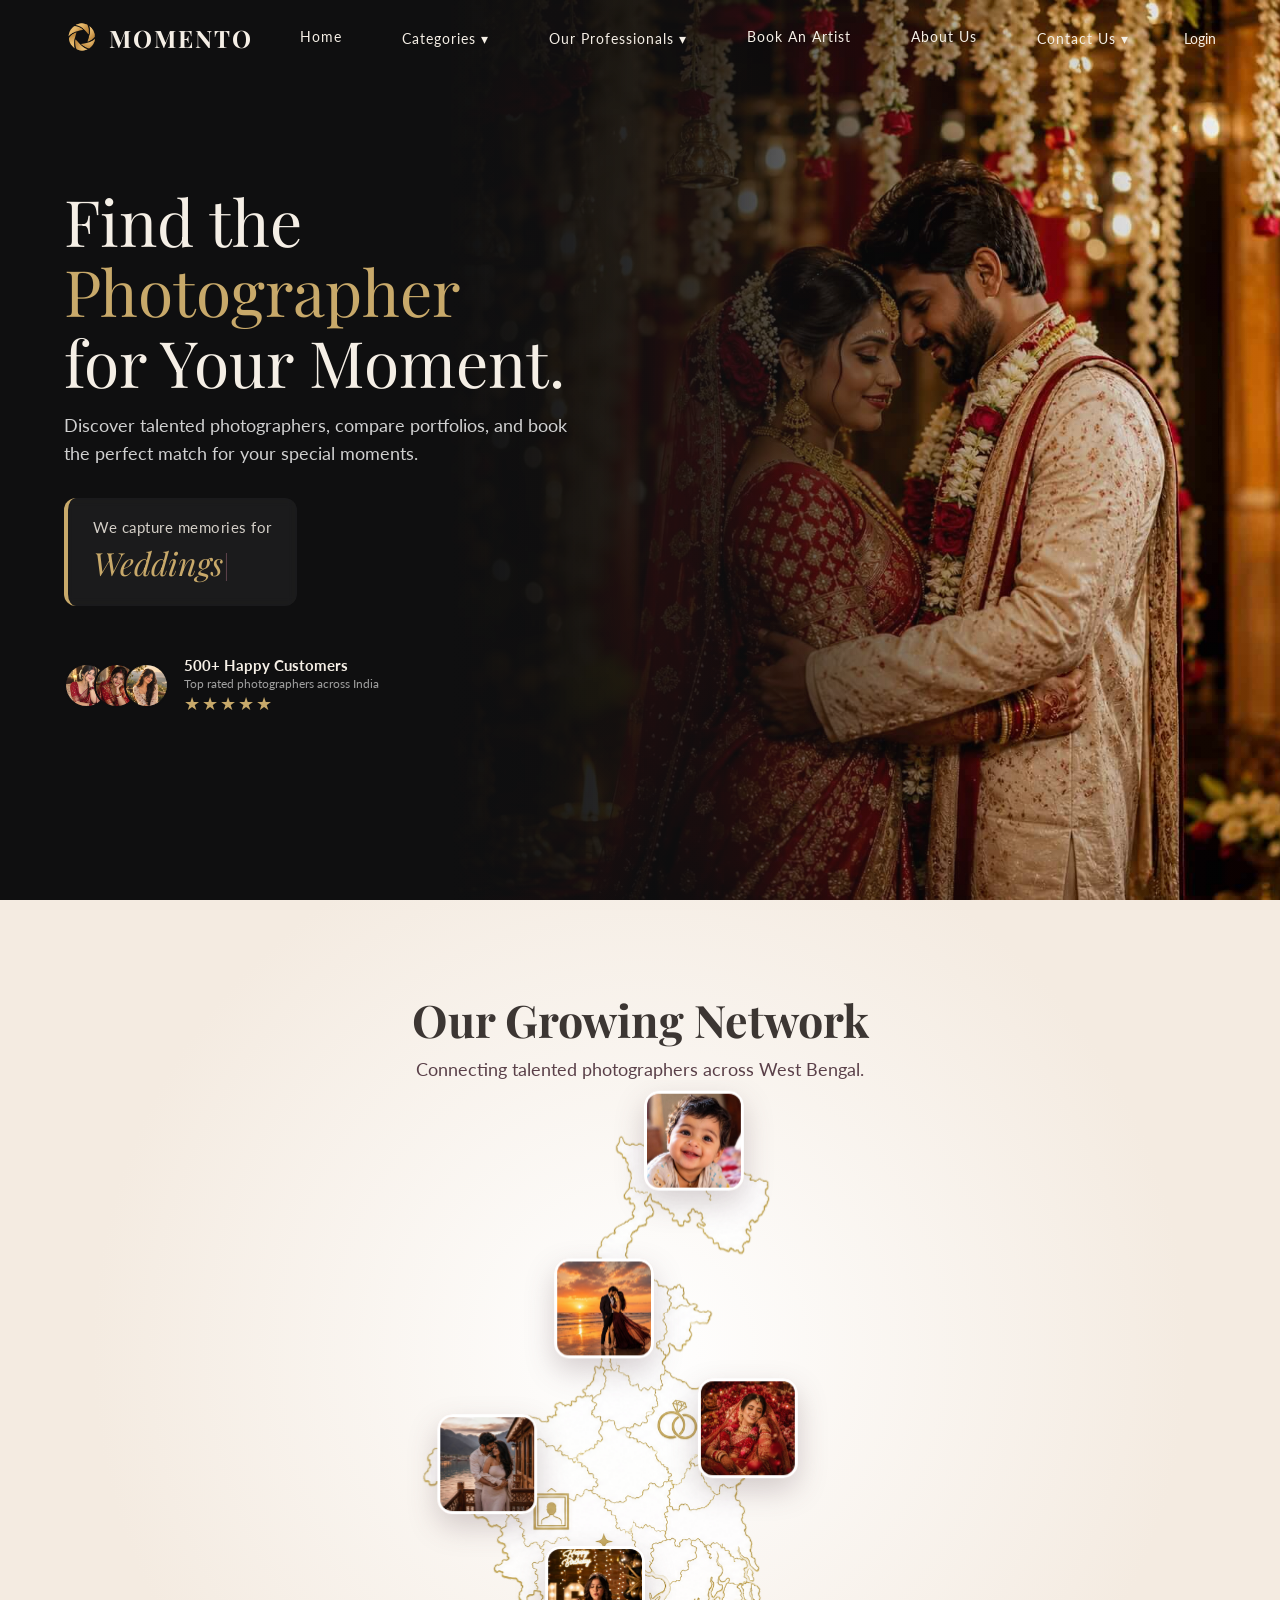
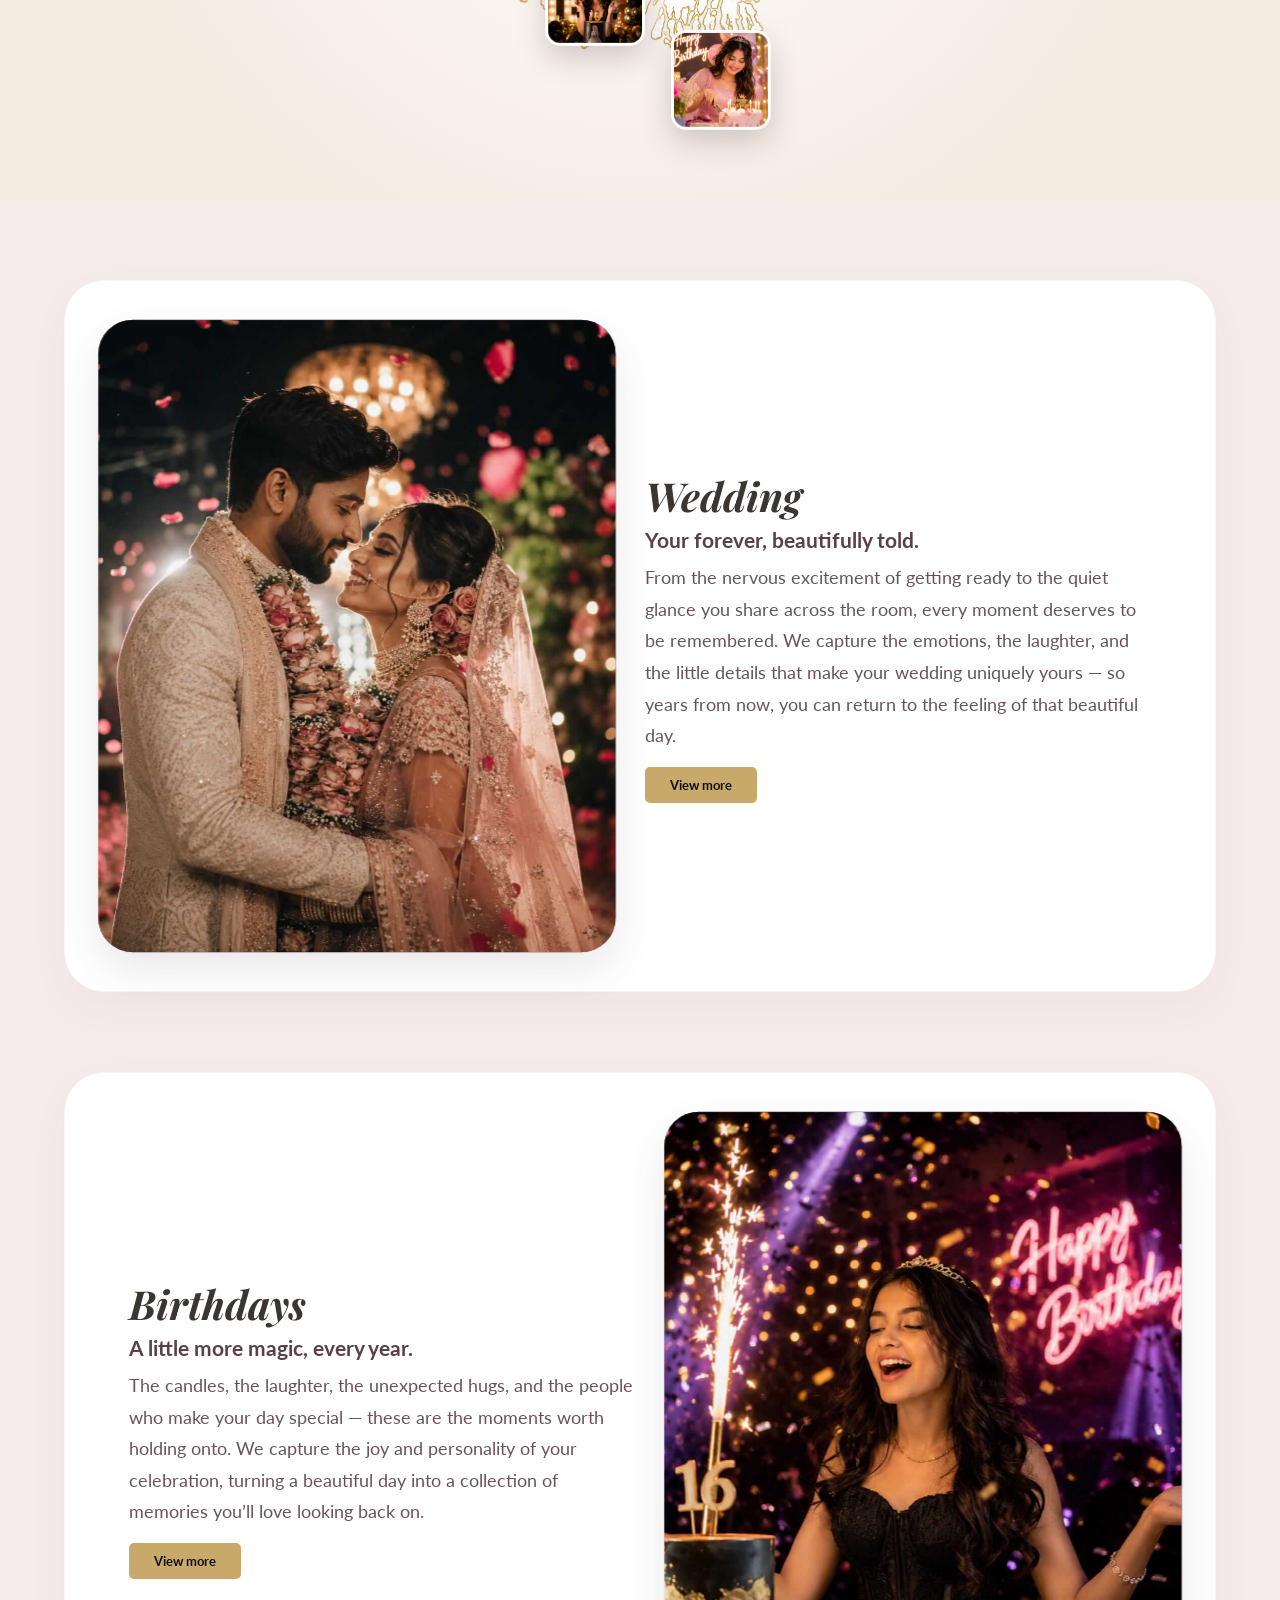
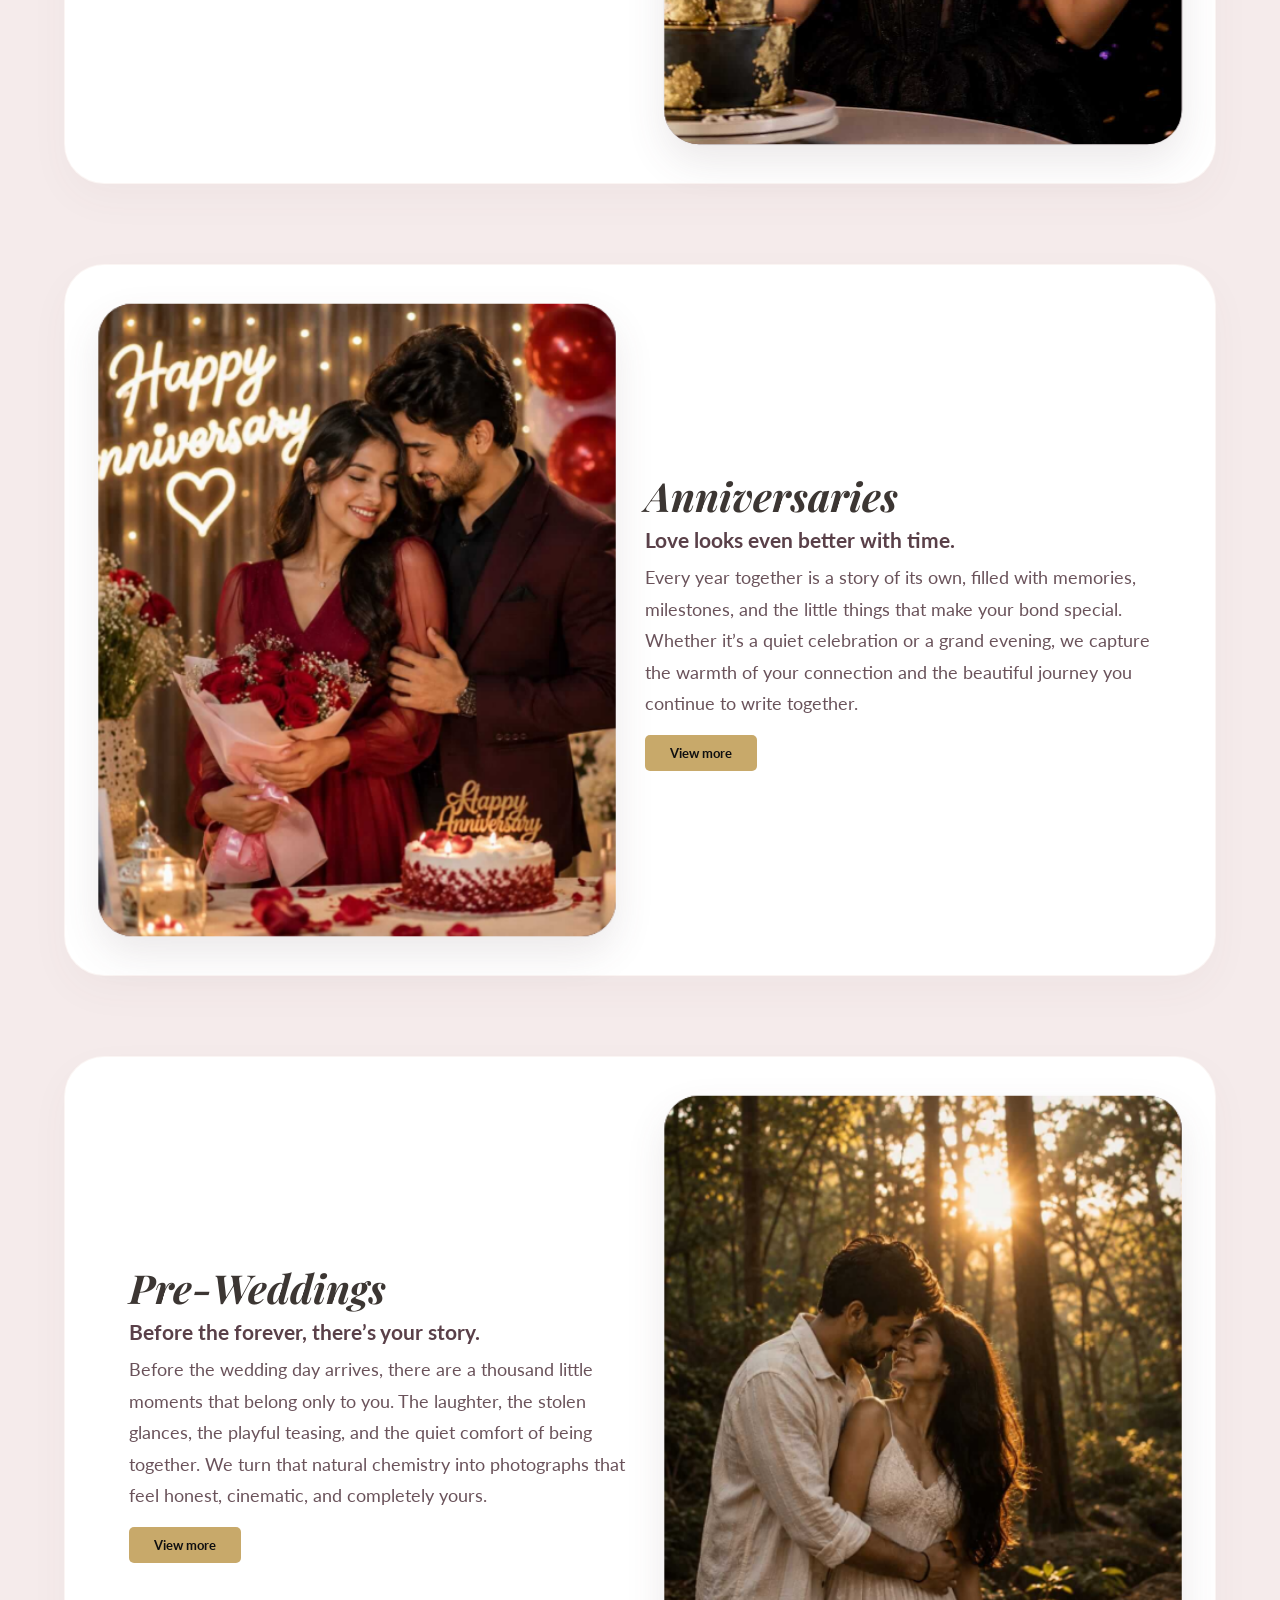
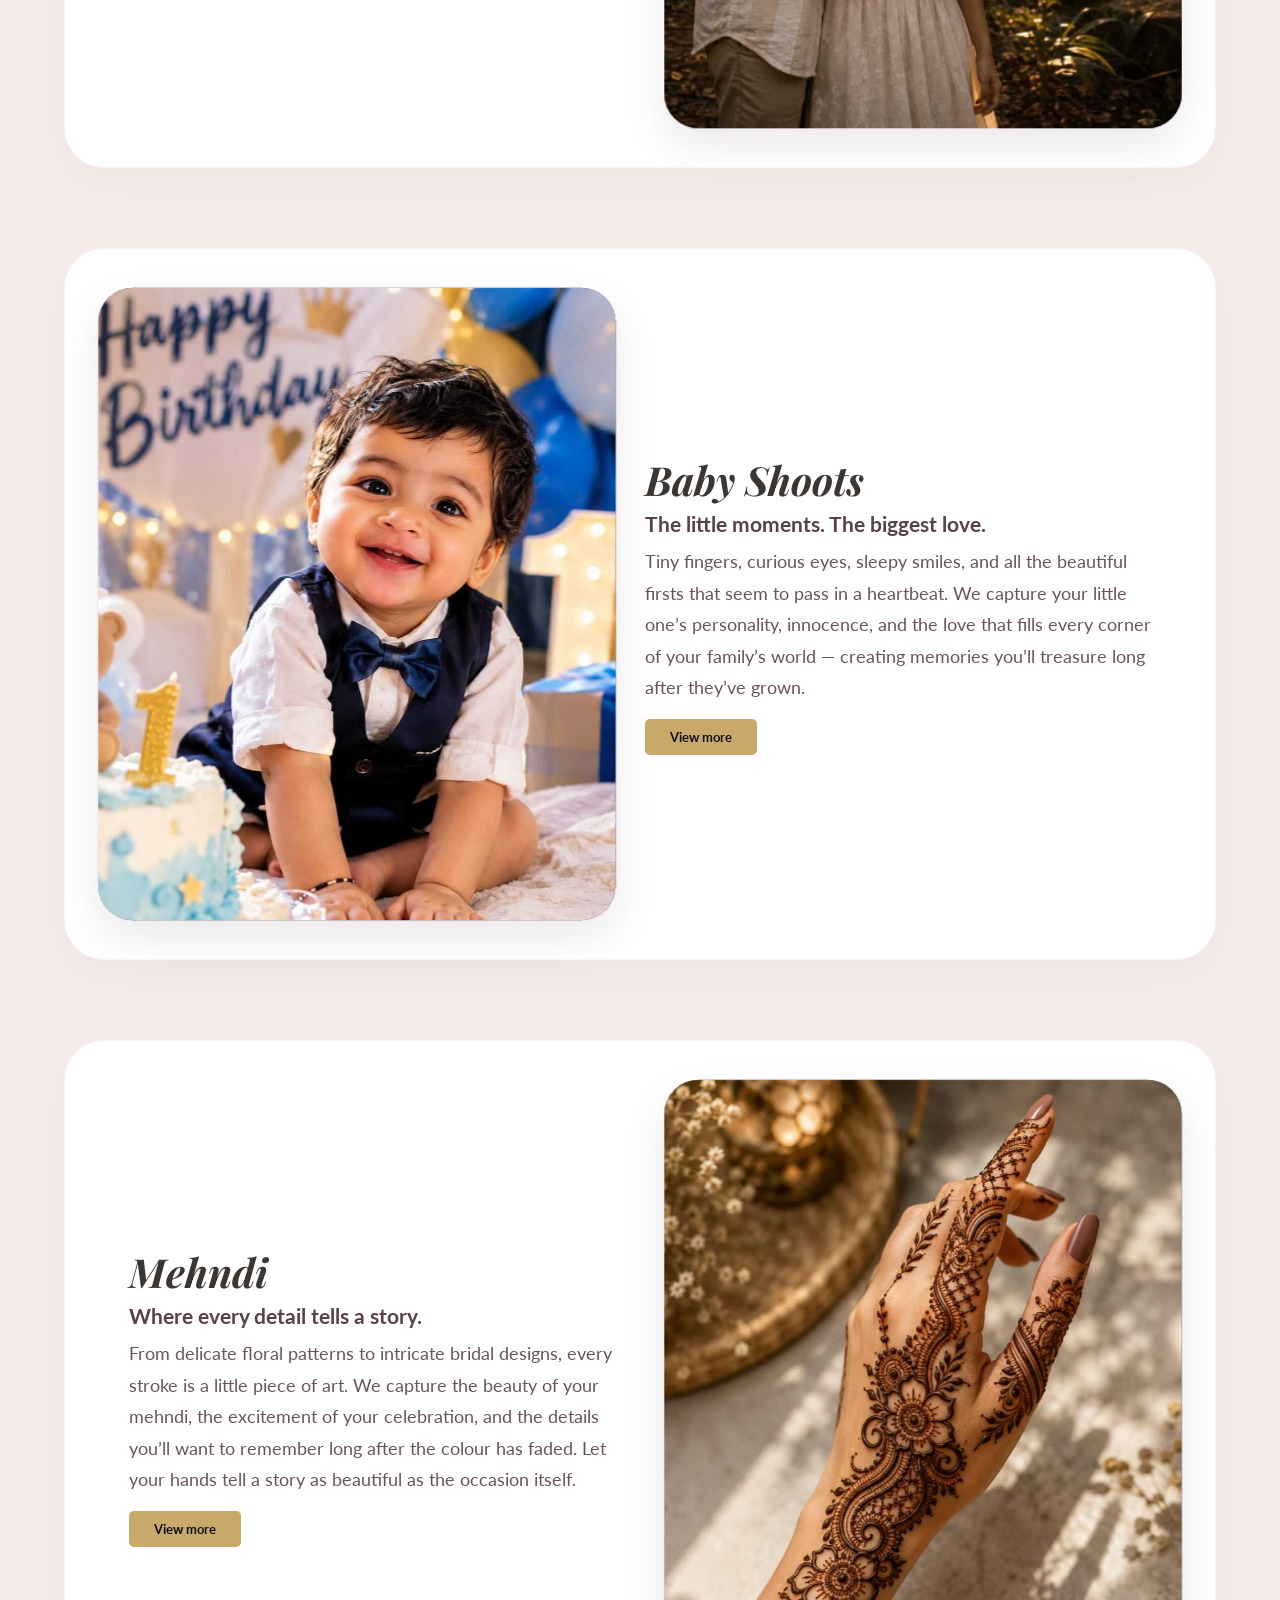
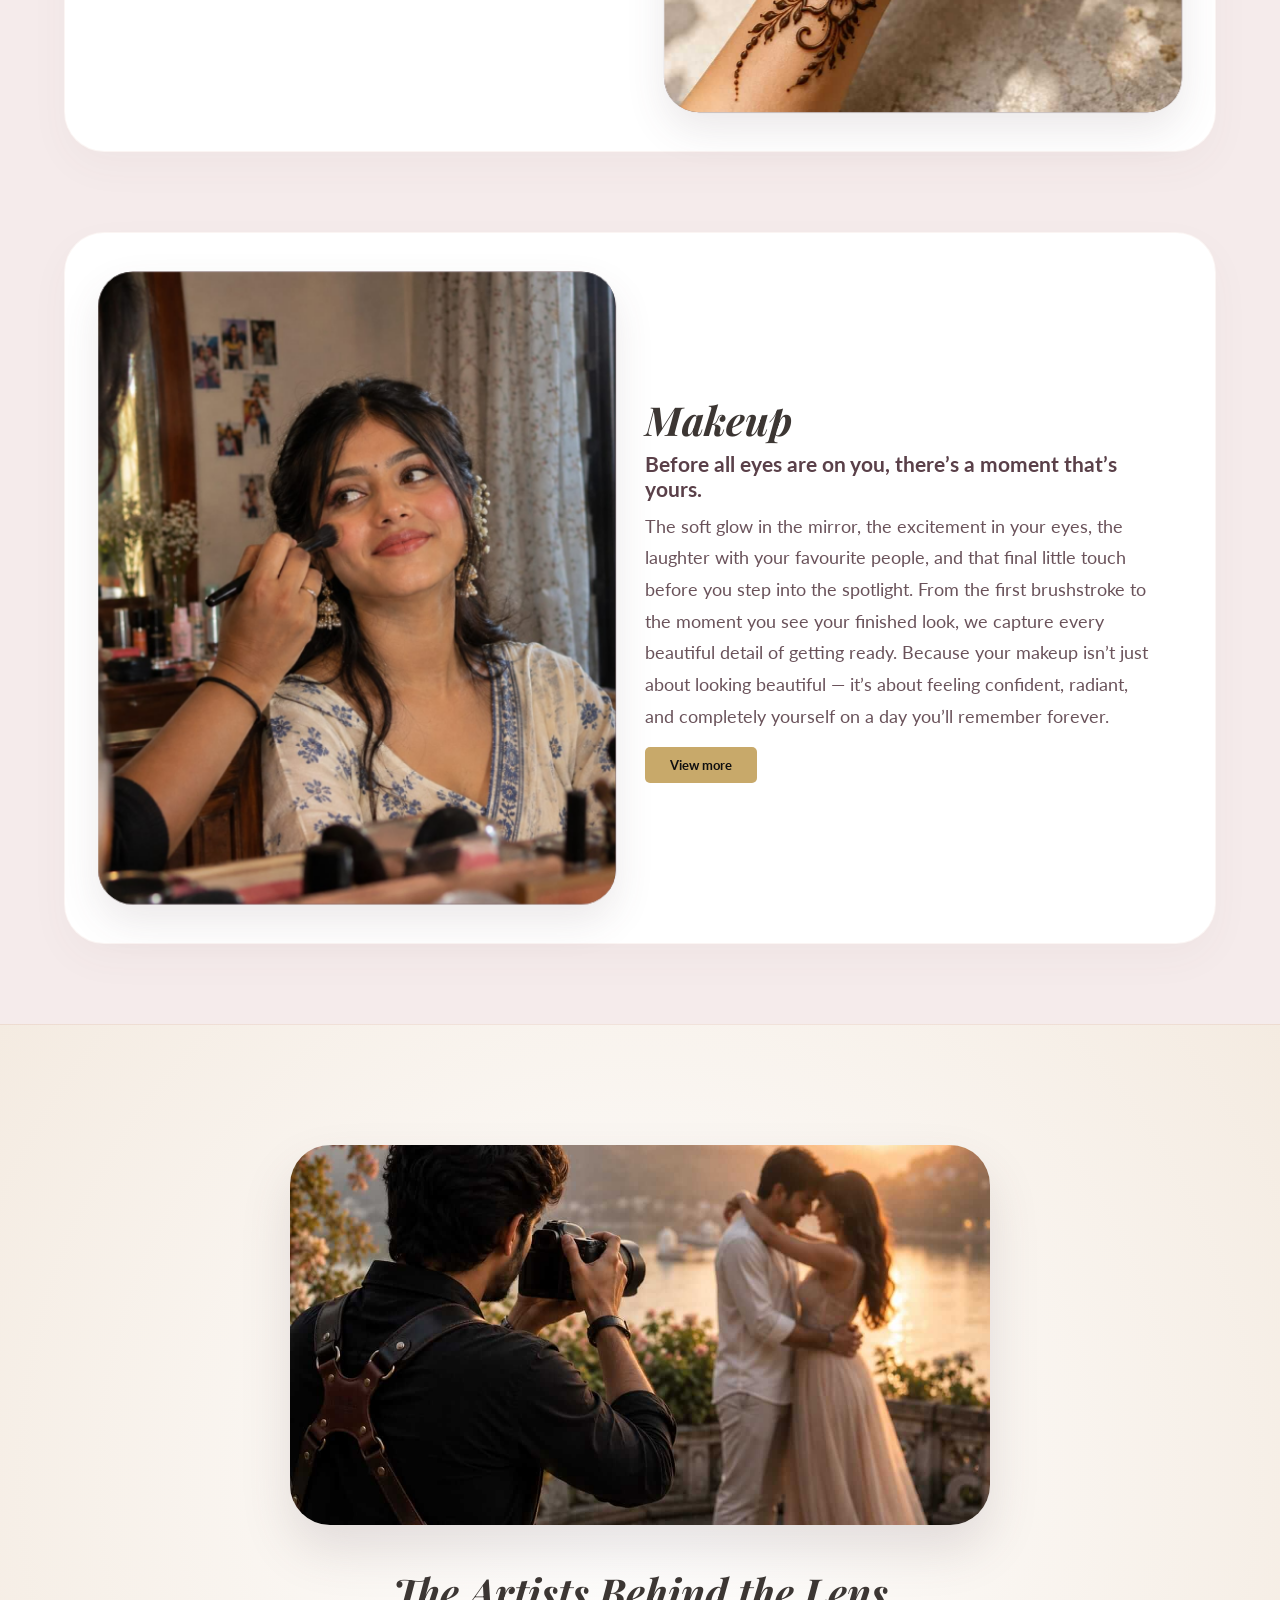
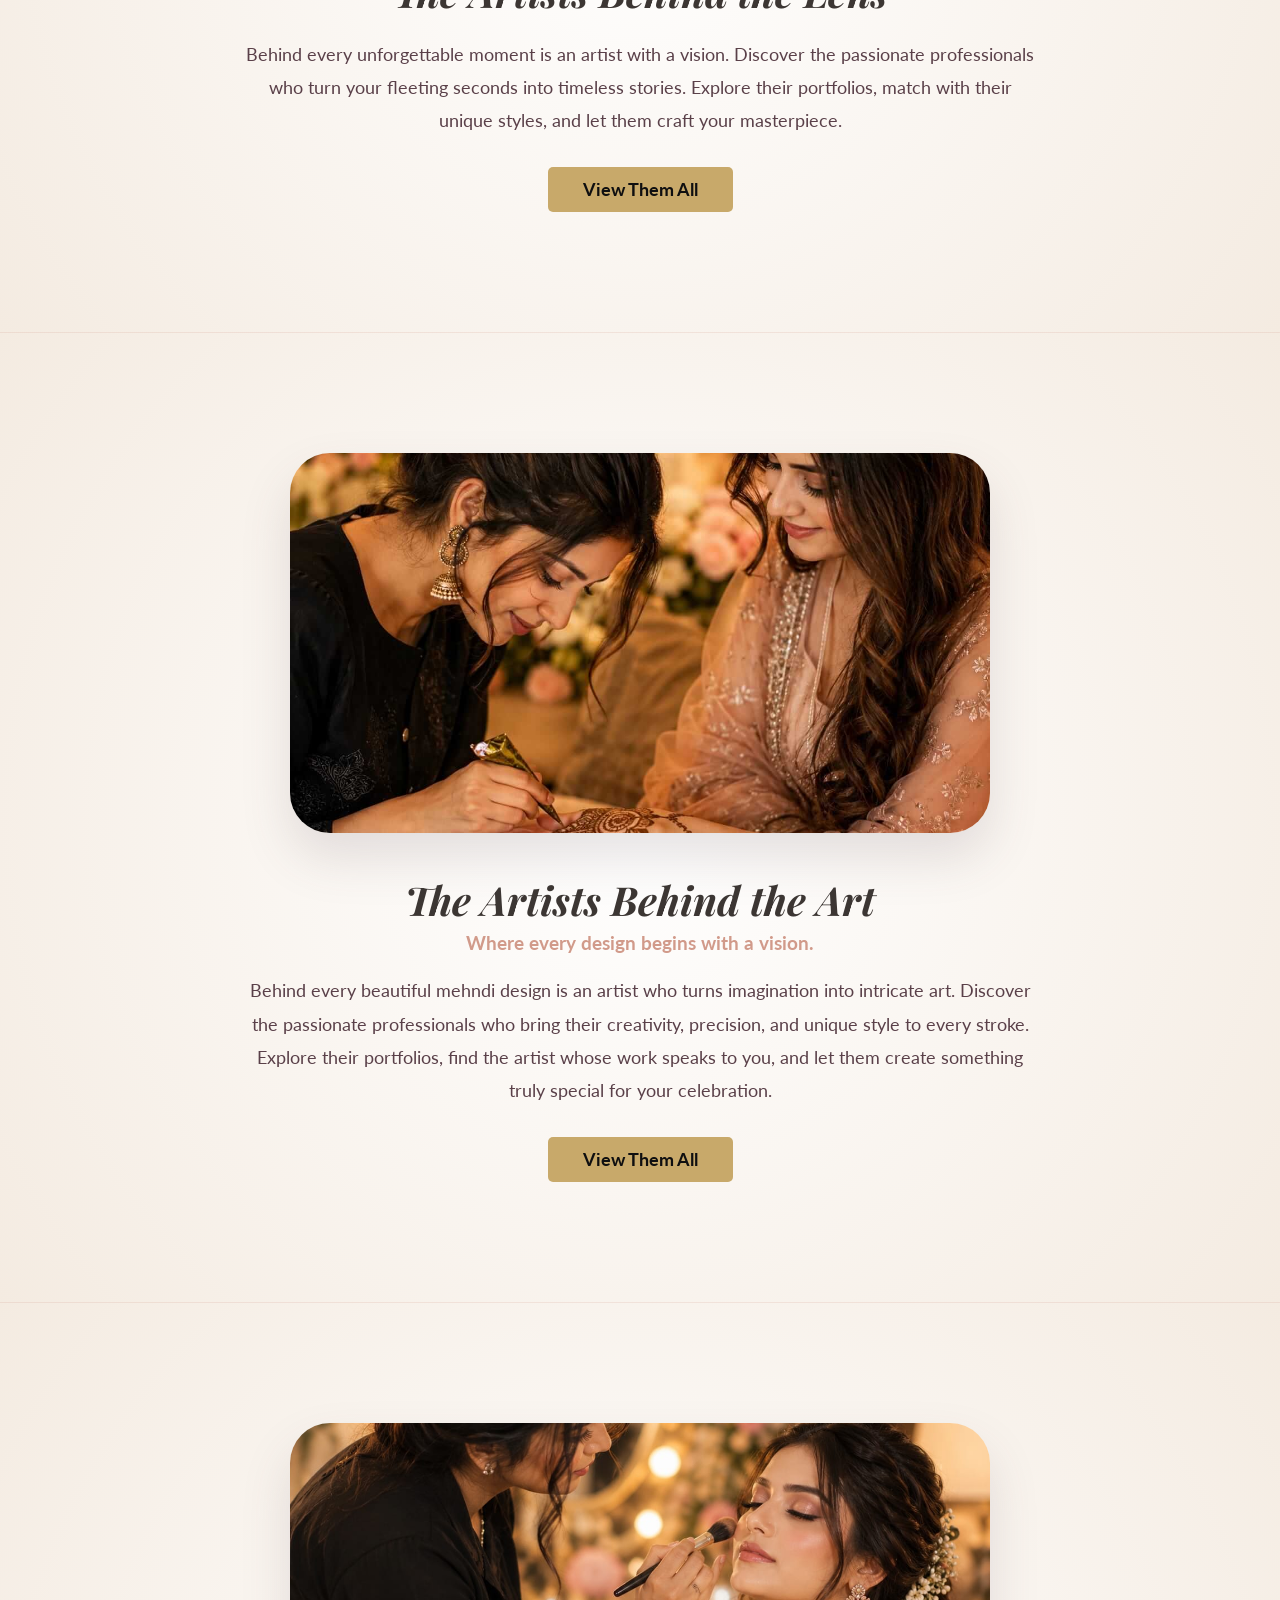
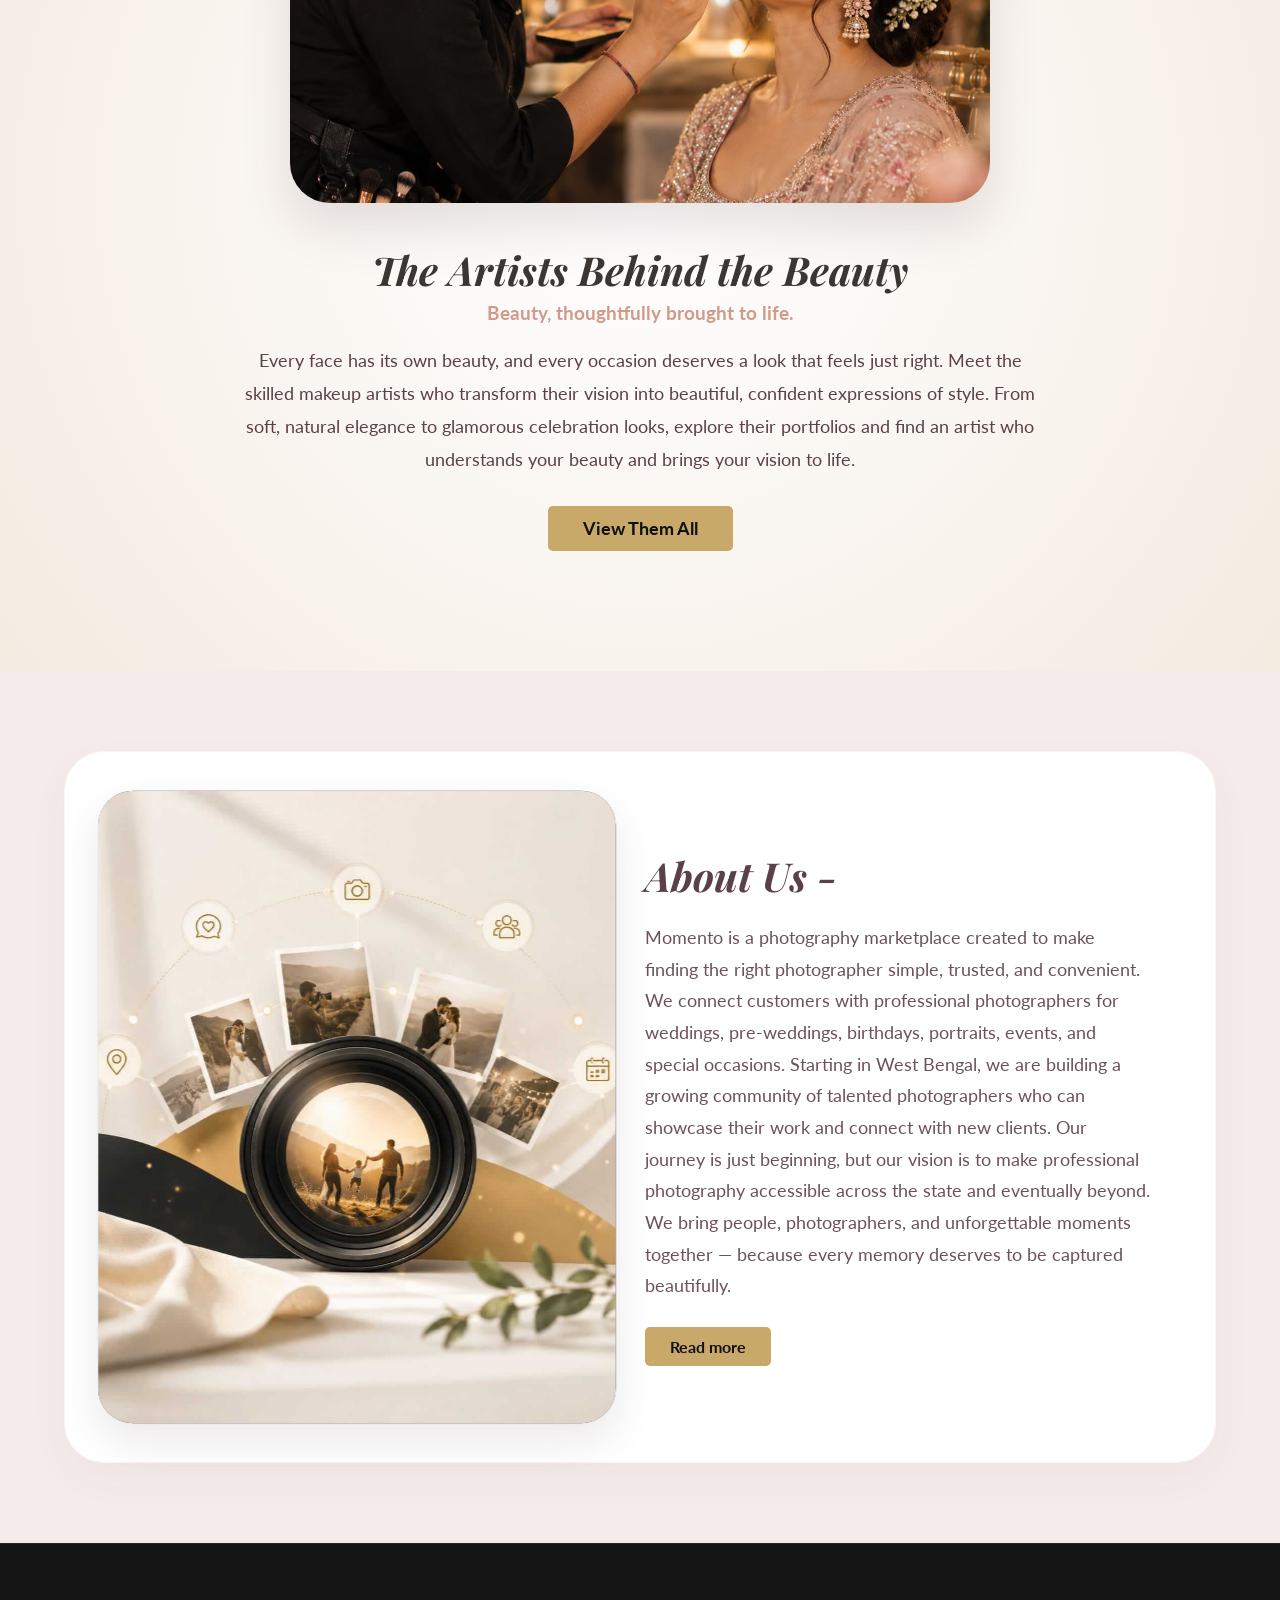
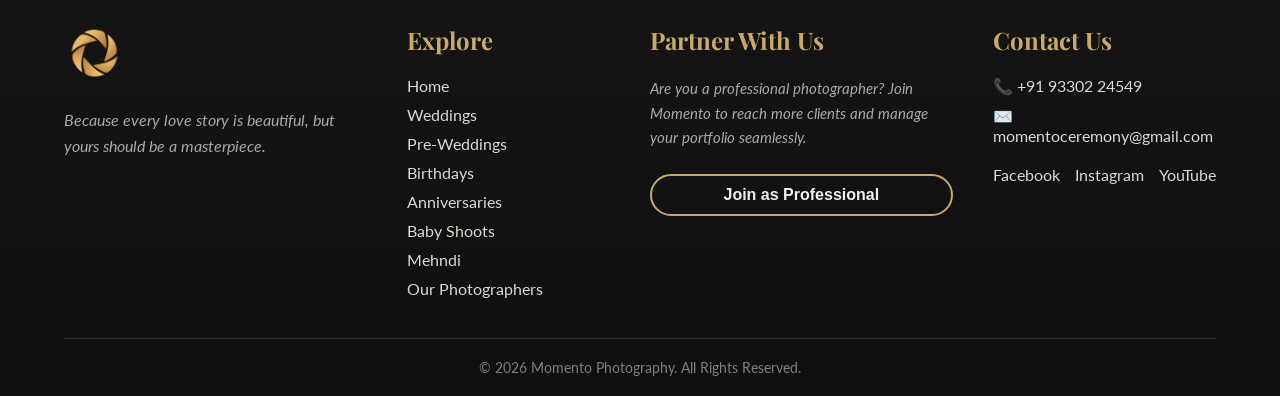
==== commit 3c7e4aa9: "Update index.html" ====
--- a/index.html
+++ b/index.html
@@ -11,6 +11,9 @@
     <!-- Premium Calendar Library -->
     <link rel="stylesheet" href="https://cdn.jsdelivr.net/npm/flatpickr/dist/flatpickr.min.css">
     <script src="https://cdn.jsdelivr.net/npm/flatpickr"></script>
+    <!-- Leaflet Map Library for Location Pinning -->
+    <link rel="stylesheet" href="https://unpkg.com/leaflet@1.9.4/dist/leaflet.css" />
+    <script src="https://unpkg.com/leaflet@1.9.4/dist/leaflet.js"></script>
     
 </head>
 <body>
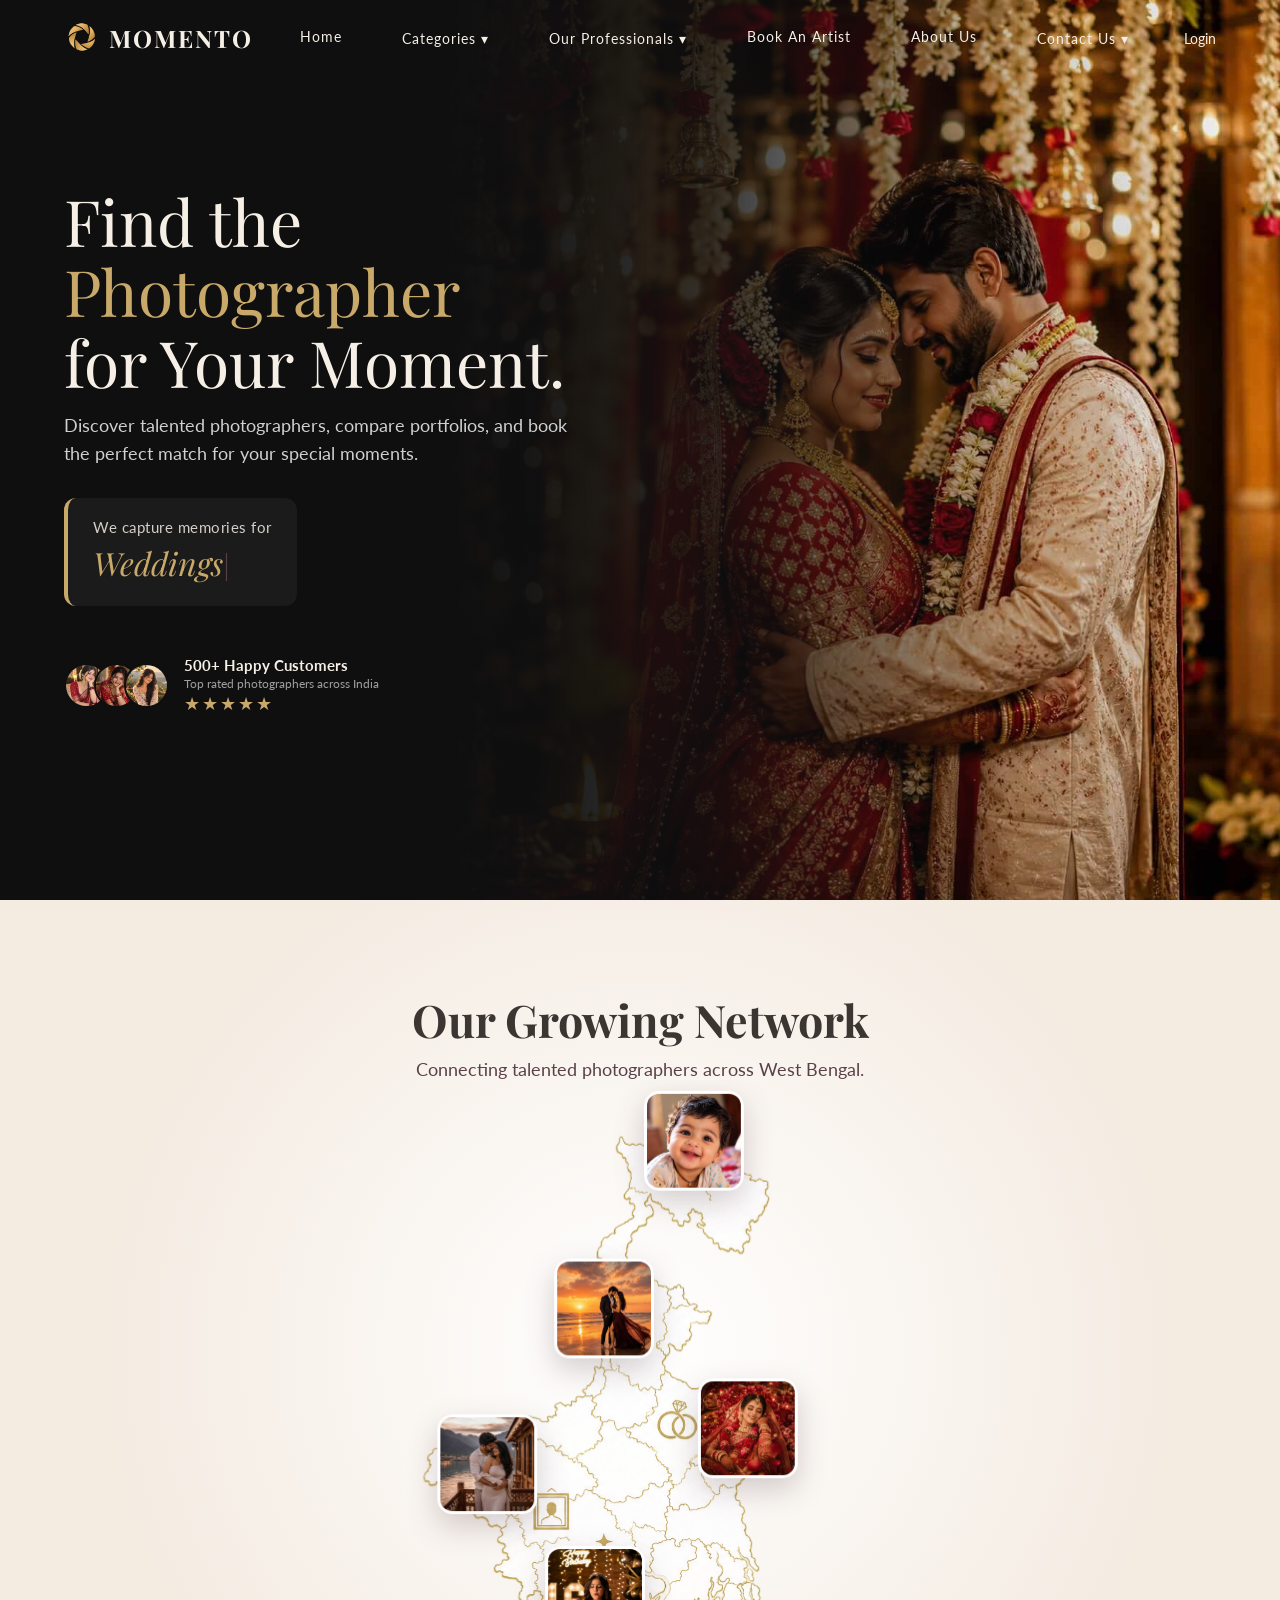
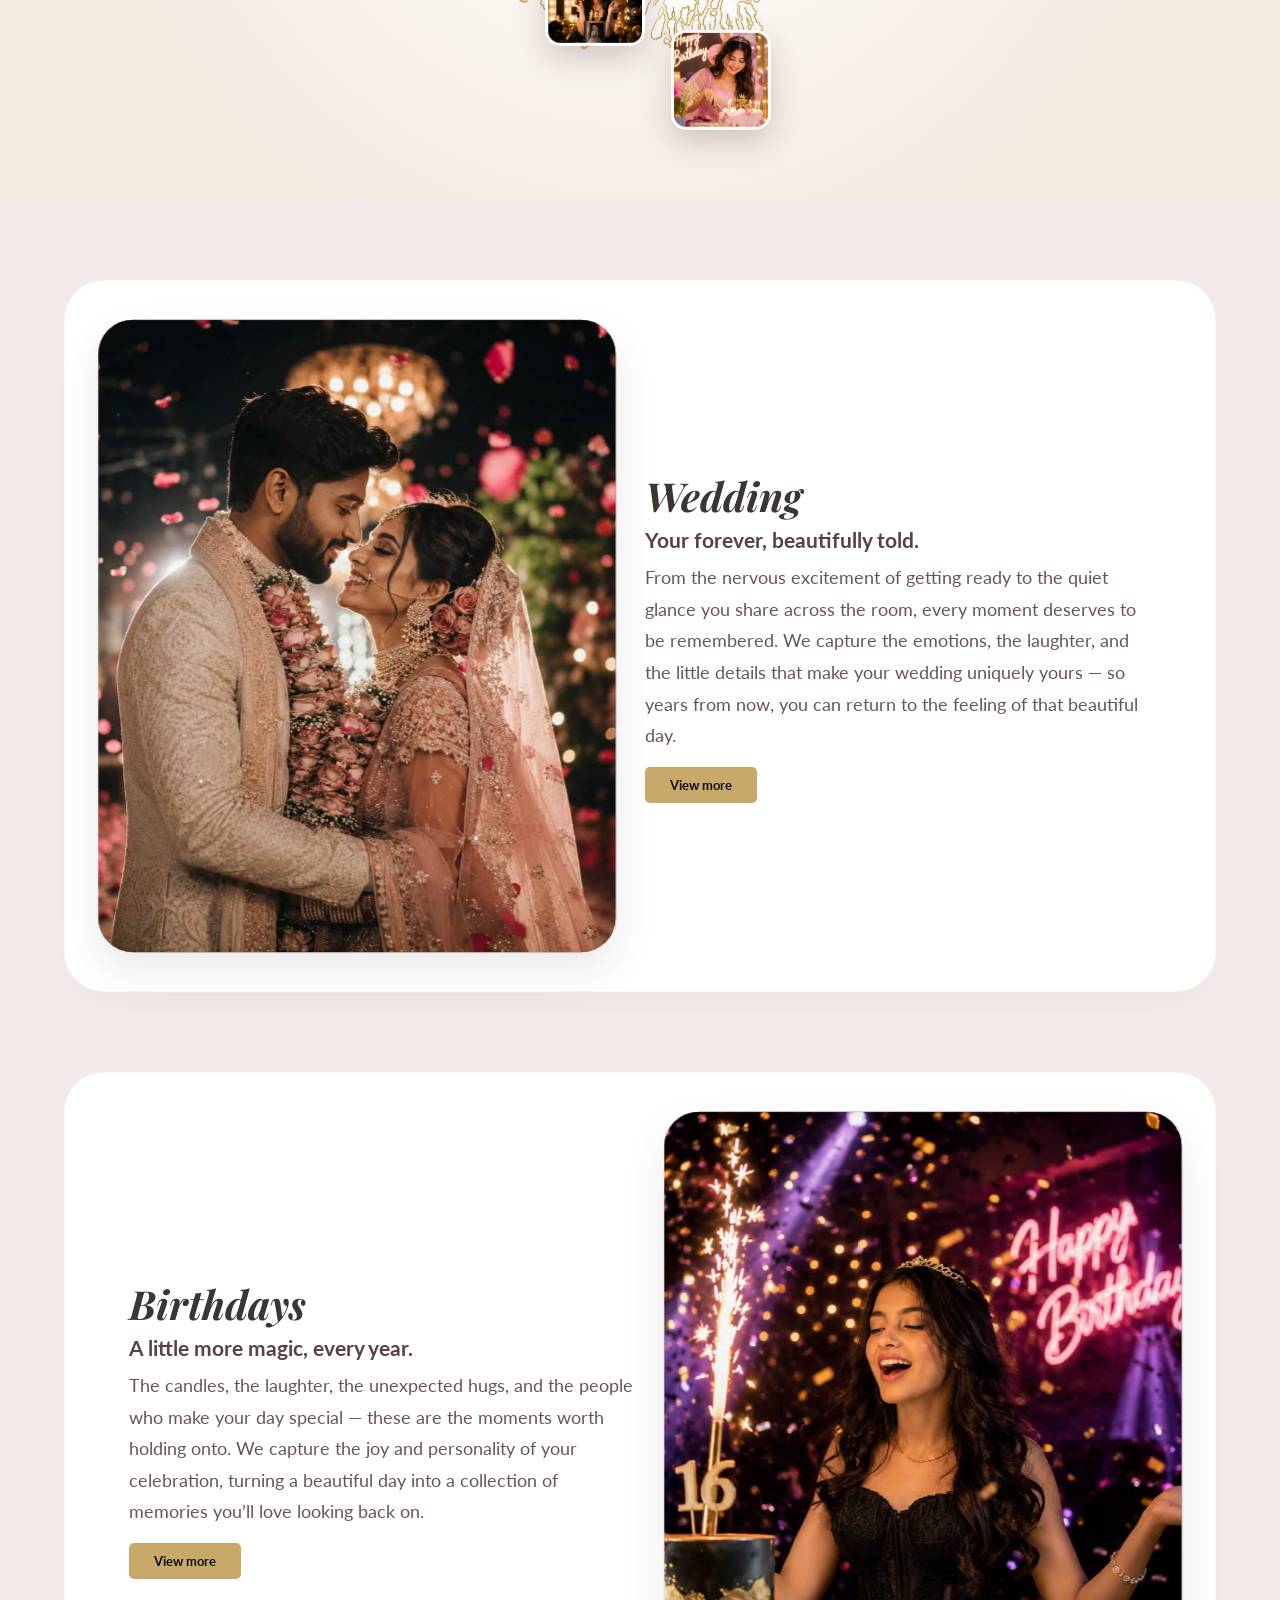
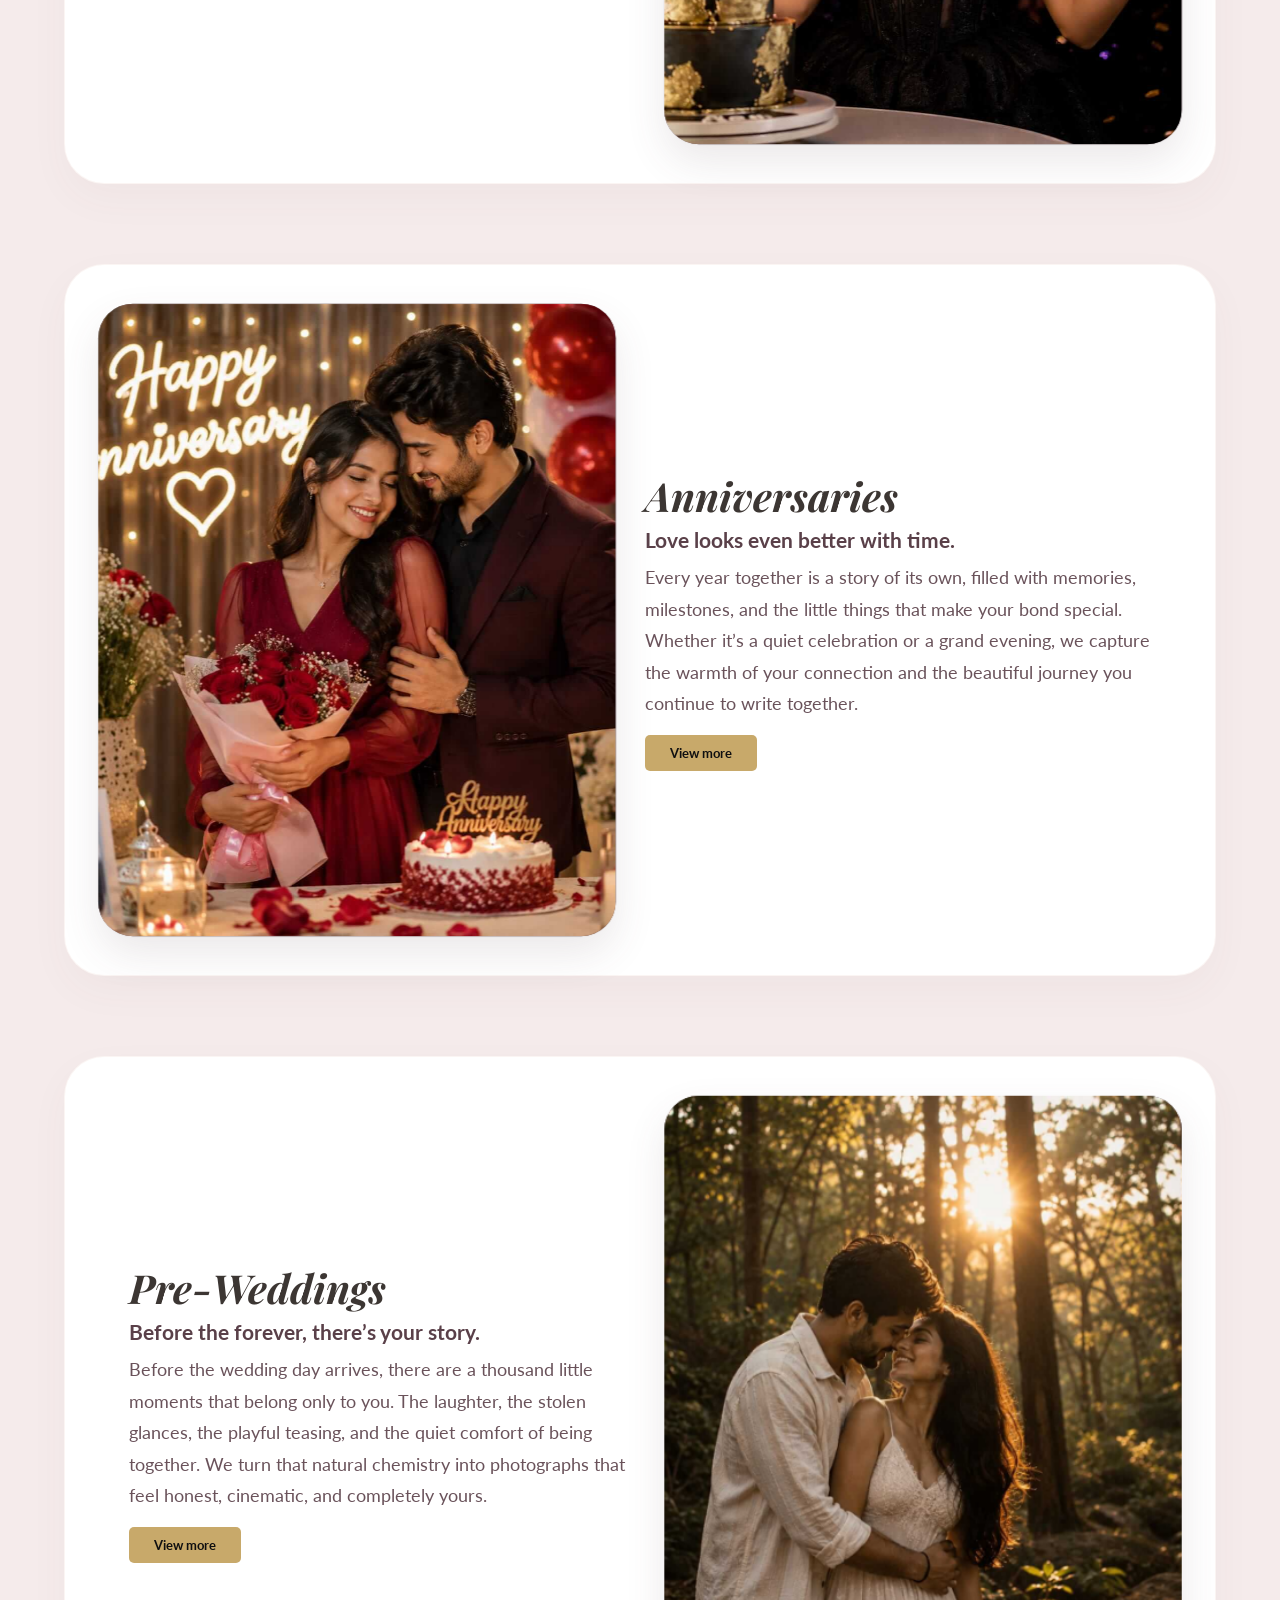
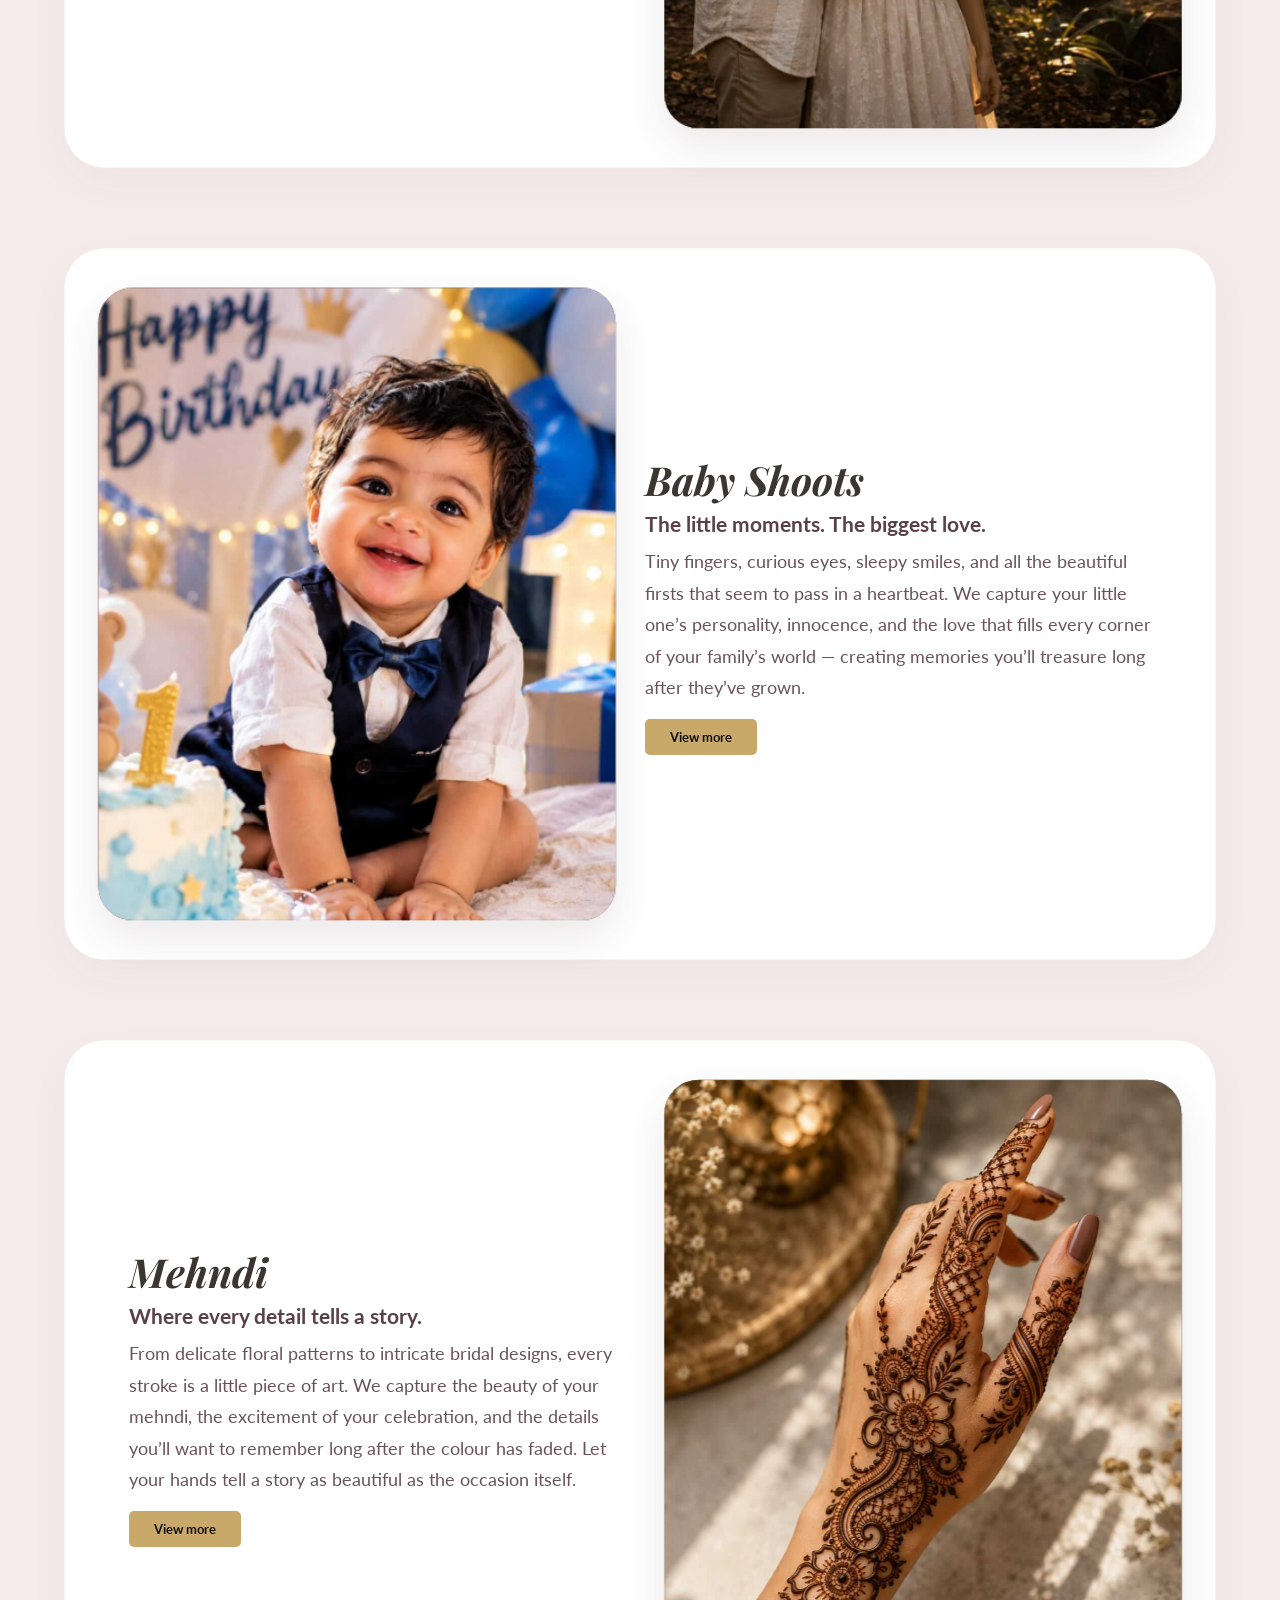
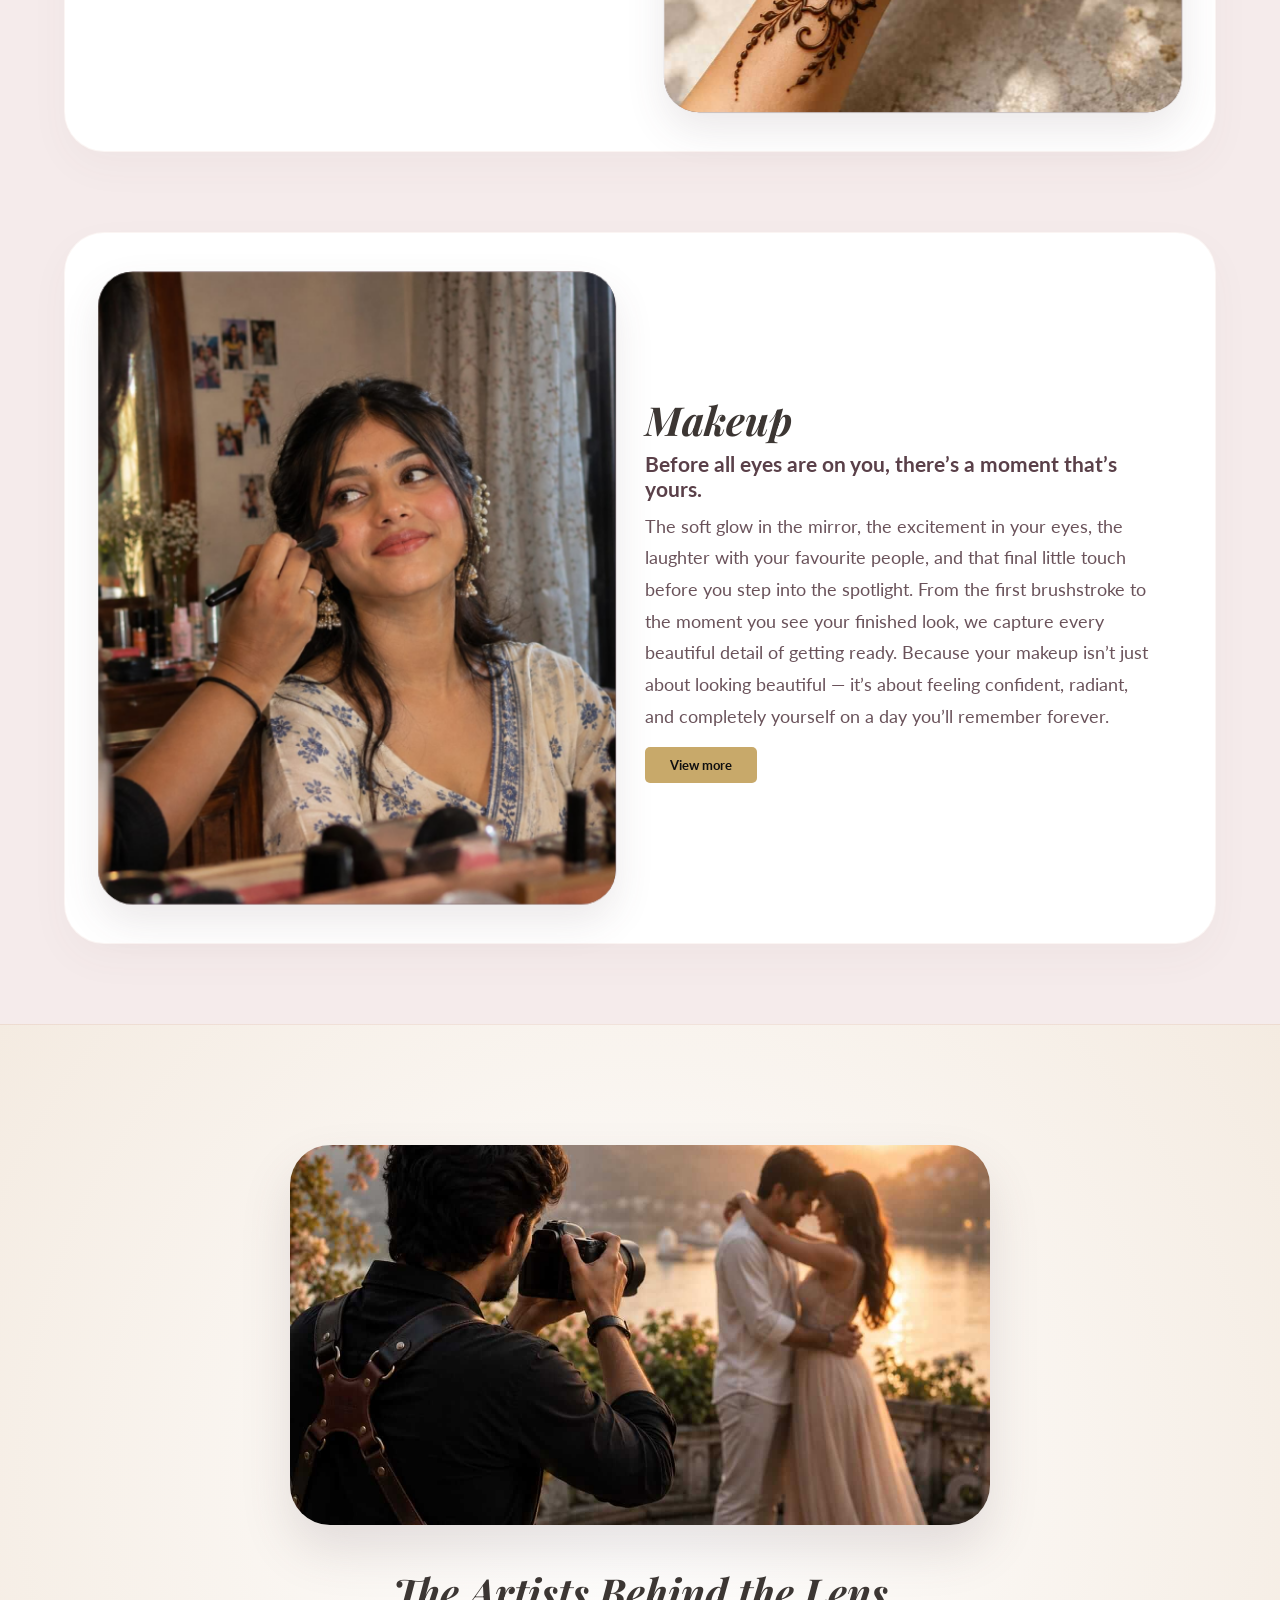
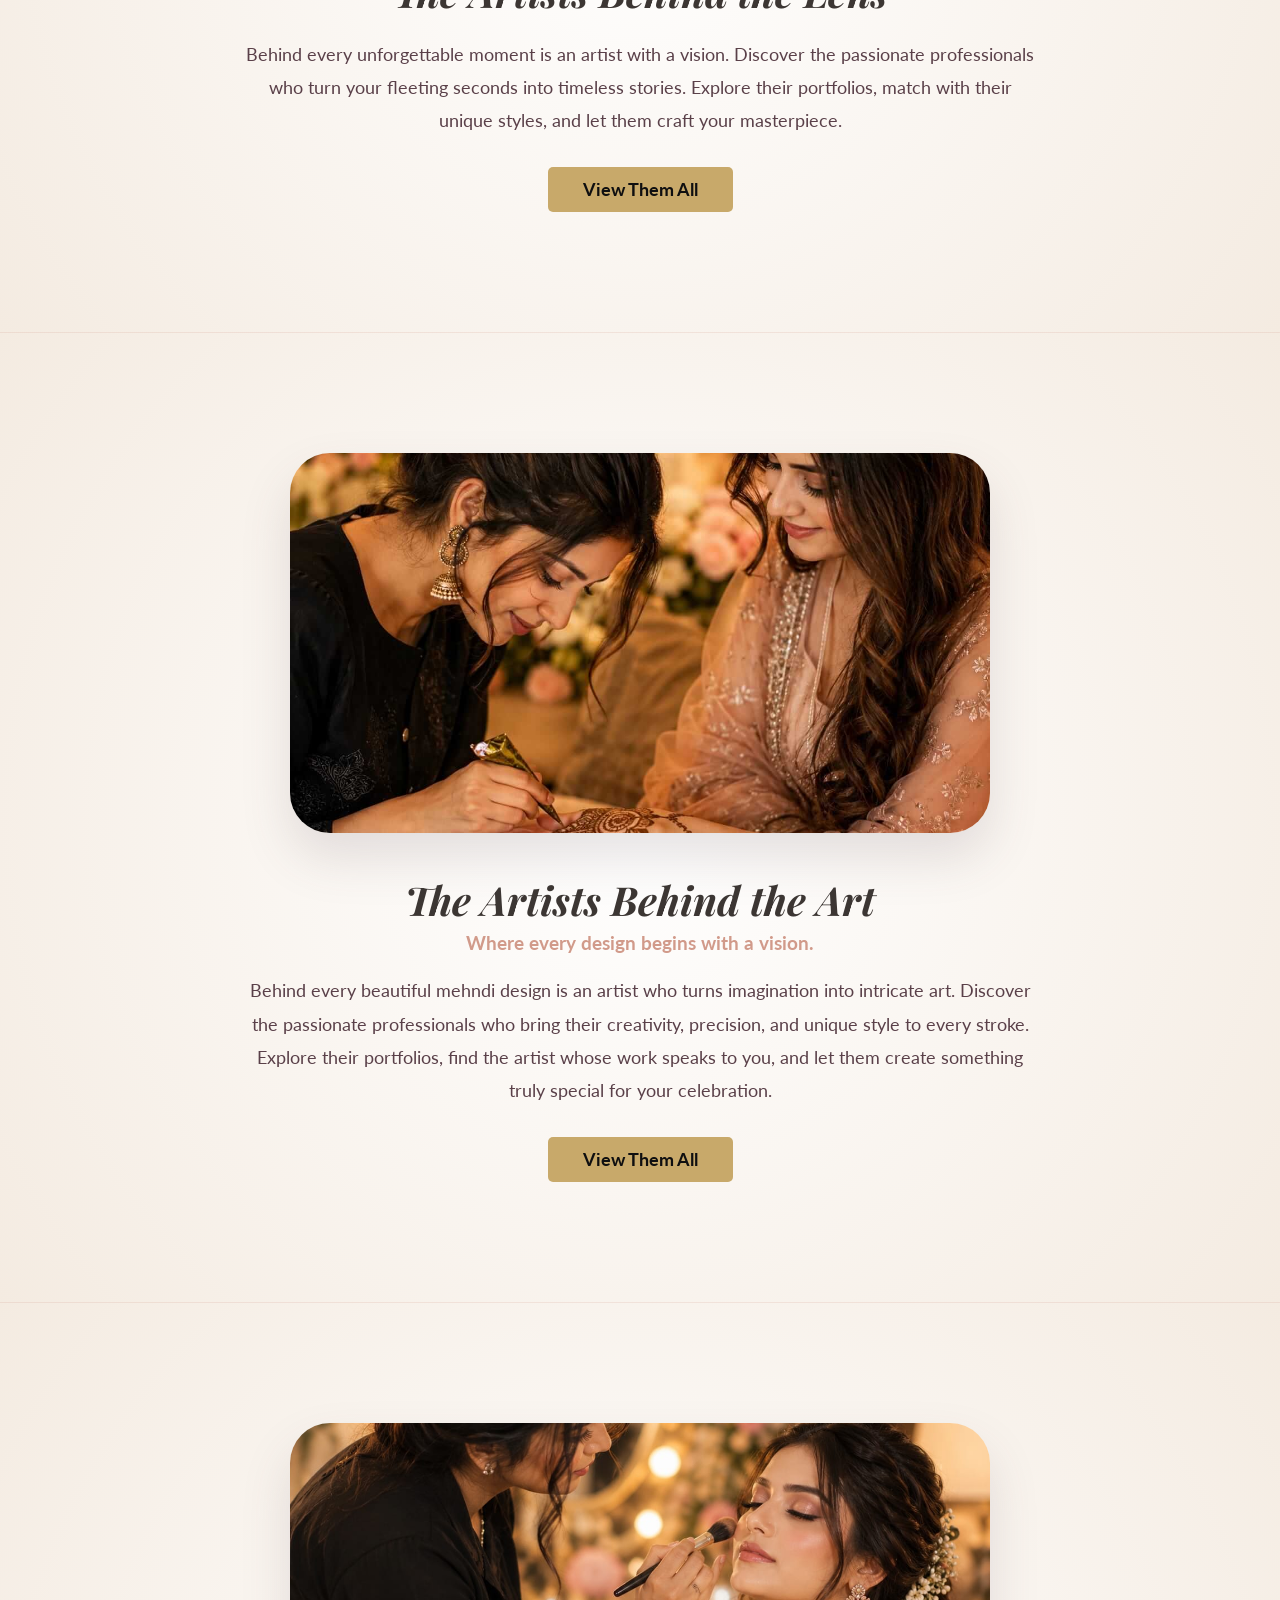
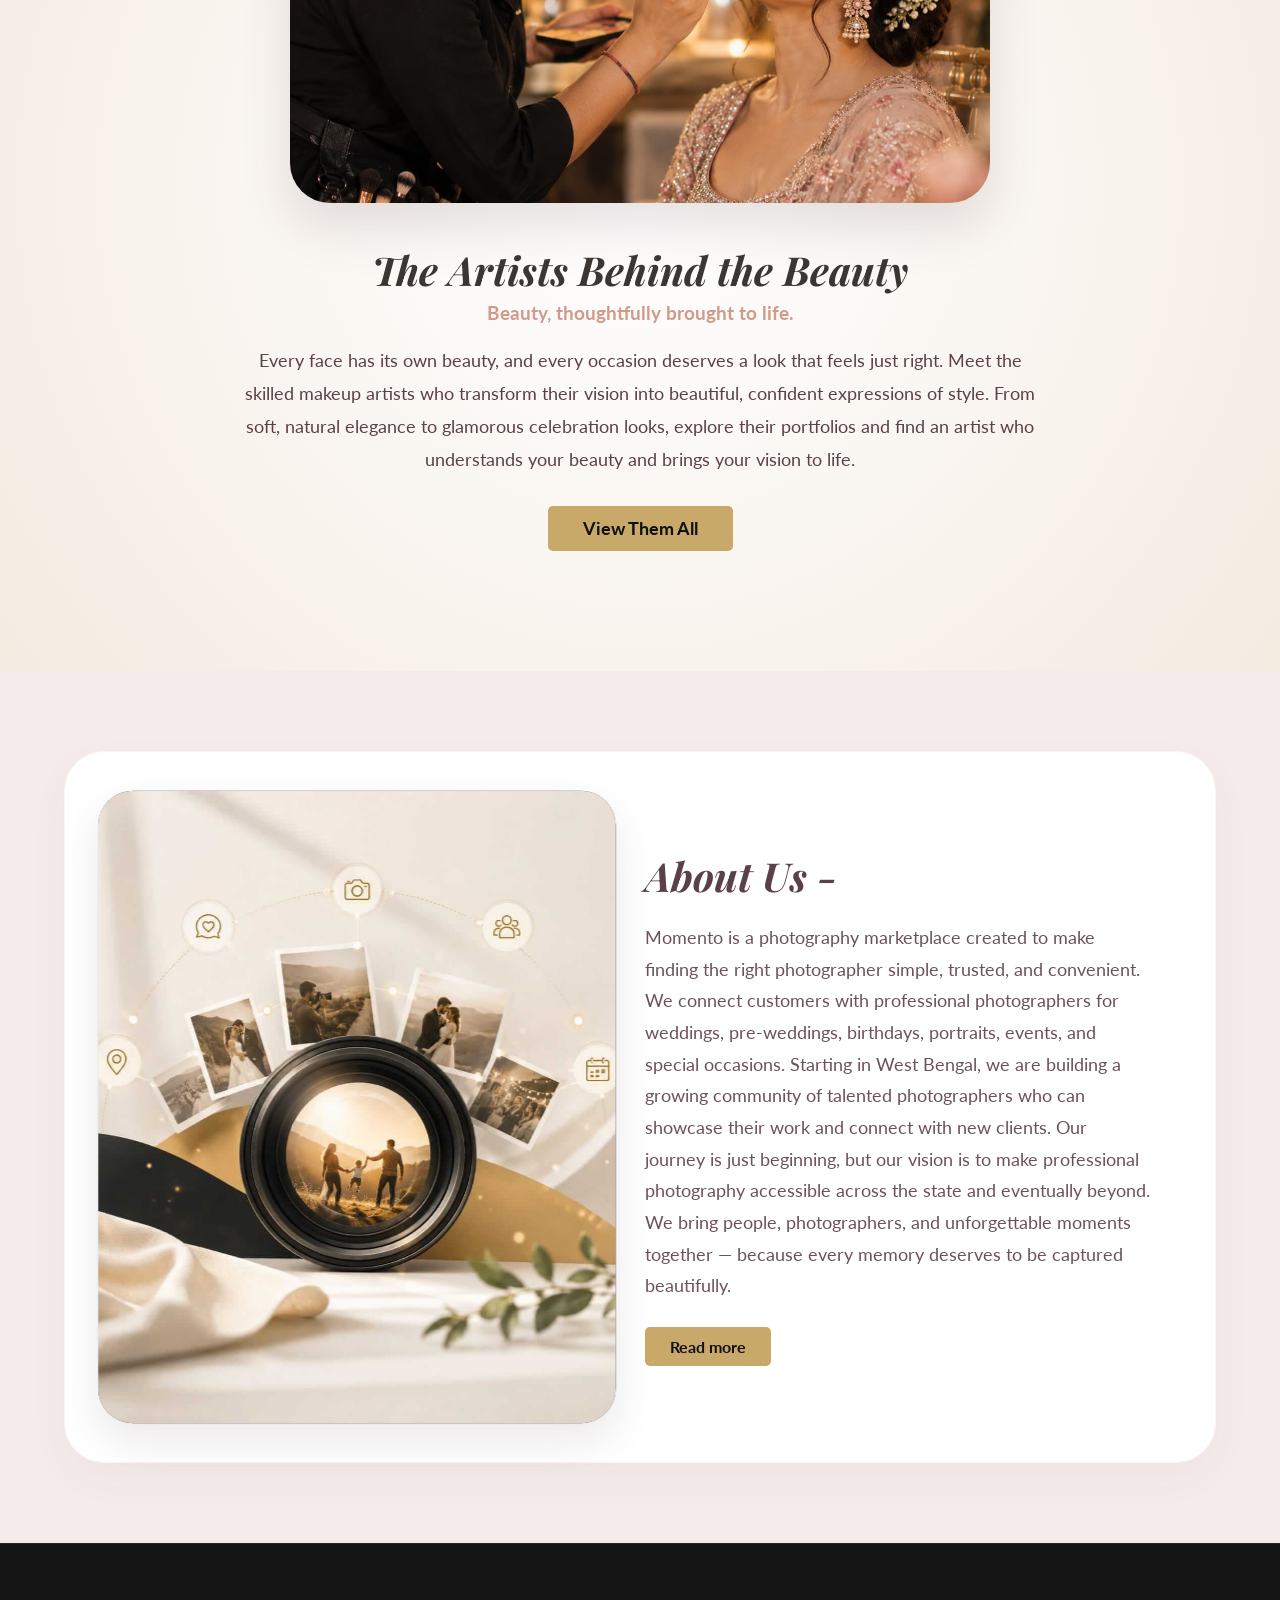
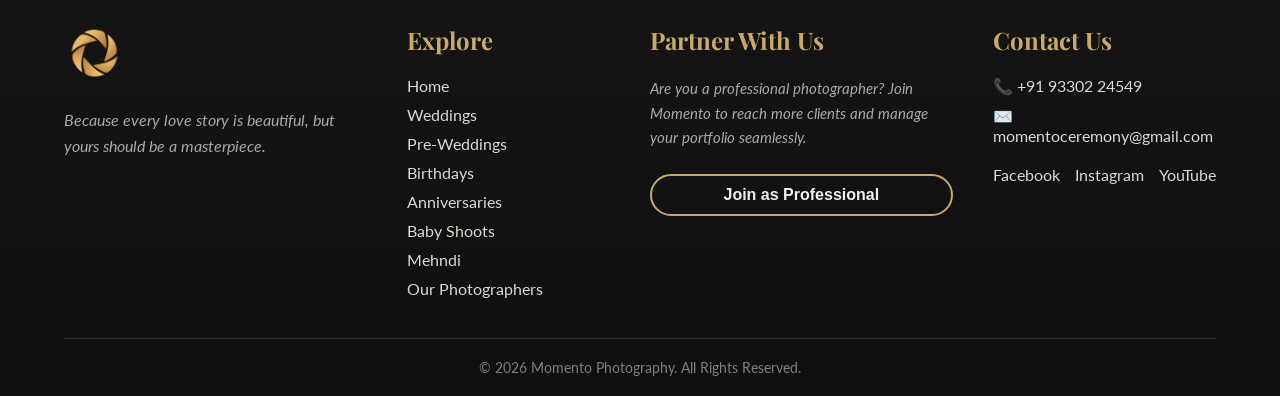
==== commit 8d59f67d: "Update index.html" ====
--- a/index.html
+++ b/index.html
@@ -606,6 +606,7 @@
             <h2 id="booking-modal-title">Book an Artist</h2>
             
             <div id="booking-form-section">
+                <!-- 1. Dates -->
                 <div style="display: flex; gap: 10px; margin-bottom: 15px;">
                     <div style="flex: 1;">
                         <label style="font-size: 0.85rem; opacity: 0.8;">Start Date</label>
@@ -616,29 +617,70 @@
                         <input type="text" id="book-end" class="auth-input" placeholder="Select date..." style="margin-bottom: 0; background-color: white;">
                     </div>
                 </div>
+
+                <!-- 2. Artist Type -->
+                <div class="custom-select-wrapper" onclick="togglePremiumDropdown('type-options')" style="margin-bottom: 15px;">
+                    <div class="custom-select-display auth-input" id="book-type-display" style="text-align: left; opacity: 0.8;">What kind of artist do you need?</div>
+                    <div class="custom-select-options dark-premium-dropdown" id="type-options">
+                        <div class="custom-select-option" onclick="selectPremiumType(event, 'Photographer', this)">Photographer</div>
+                        <div class="custom-select-option" onclick="selectPremiumType(event, 'Makeup Artist', this)">Makeup Artist</div>
+                        <div class="custom-select-option" onclick="selectPremiumType(event, 'Mehndi Artist', this)">Mehndi Artist</div>
+                    </div>
+                </div>
+                <input type="hidden" id="book-type-select" value="">
                 
-                <!-- Custom Category Dropdown -->
+                <!-- 3. Event Category -->
                 <div class="custom-select-wrapper" onclick="togglePremiumDropdown('category-options')" style="margin-bottom: 15px;">
                     <div class="custom-select-display auth-input" id="book-category-display" style="text-align: left; opacity: 0.8;">Select Event Category</div>
                     <div class="custom-select-options dark-premium-dropdown" id="category-options">
-                        <!-- JS will populate -->
+                        <!-- JS will populate based on Artist Type -->
                     </div>
                 </div>
                 <input type="hidden" id="book-category-select" value="">
     
-                <!-- Custom Artist Dropdown -->
+                <!-- 4. Select Artist -->
                 <div class="custom-select-wrapper" id="booking-artist-container" onclick="togglePremiumDropdown('artist-options')" style="margin-bottom: 15px;">
                     <div class="custom-select-display auth-input" id="book-artist-display" style="text-align: left; opacity: 0.8;">Select an Artist</div>
                     <div class="custom-select-options dark-premium-dropdown" id="artist-options">
-                        <!-- JS will populate -->
+                        <!-- JS will populate based on Category -->
                     </div>
                 </div>
                 <input type="hidden" id="book-artist-select" value="">
+
+                <!-- 5. Location Button & Hidden Coordinates -->
+                <div style="margin-bottom: 15px;">
+                    <button type="button" class="btn-view-all" onclick="openLocationMap()" id="btn-choose-location" style="width: 100%; border: 1px solid var(--accent-color); color: var(--primary-color); display: flex; justify-content: center; align-items: center; gap: 8px;">
+                        📍 Choose your location
+                    </button>
+                    <input type="hidden" id="book-lat" value="">
+                    <input type="hidden" id="book-lng" value="">
+                </div>
+
+                <!-- 6. Landmark (Hidden until map is used) -->
+                <div id="landmark-container" style="display: none; margin-bottom: 15px;">
+                    <input type="text" id="book-landmark" class="auth-input" placeholder="House No, Building, or nearby Landmark" style="margin-bottom: 0;">
+                </div>
                 
-                <textarea id="book-details" class="auth-input" placeholder="Briefly describe your ceremony (location, timings...)" rows="4" style="resize: none;"></textarea>
-    
-                <button class="btn-book-now" onclick="submitBooking()" style="width: 100%; margin-top: 10px;">Request Quotation</button>
-                <p style="margin-top: 15px; font-size: 0.85rem; opacity: 0.7;">No payment required yet. Our team will confirm availability and send you a custom payment quotation.</p>
+                <!-- 7. Details -->
+                <textarea id="book-details" class="auth-input" placeholder="Briefly describe your ceremony (timings, specific requirements...)" rows="3" style="resize: none; margin-bottom: 15px;"></textarea>
+    
+                <button class="btn-book-now" onclick="submitBooking()" style="width: 100%;">Send Request</button>
+                <p style="margin-top: 15px; font-size: 0.85rem; opacity: 0.7; text-align: center;">No payment required yet. We will confirm availability and share your custom quotation.</p>
+            </div>
+        </div>
+    </div>
+
+    <!-- LOCATION MAP MODAL -->
+    <div id="modal-location" class="modal" style="z-index: 2500;">
+        <div class="modal-content auth-box" style="max-width: 600px !important; padding: 20px !important;">
+            <h2 style="font-size: 1.5rem; margin-bottom: 10px; color: var(--primary-color); text-align: center;">Pin Your Location</h2>
+            <p style="font-size: 0.9rem; opacity: 0.8; text-align: center; margin-bottom: 15px;">Drag the map to place the pin exactly on your venue.</p>
+            
+            <div id="booking-map" style="height: 350px; width: 100%; border-radius: 12px; border: 2px solid var(--accent-color); margin-bottom: 15px;"></div>
+            
+            <div style="display: flex; gap: 10px;">
+                <button class="btn-view-all" onclick="closeModal('modal-location')" style="flex: 1;">Cancel</button>
+                <button class="btn-book-now" onclick="confirmLocation()" style="flex: 1;">Confirm Location</button>
             </div>
         </div>
     </div>
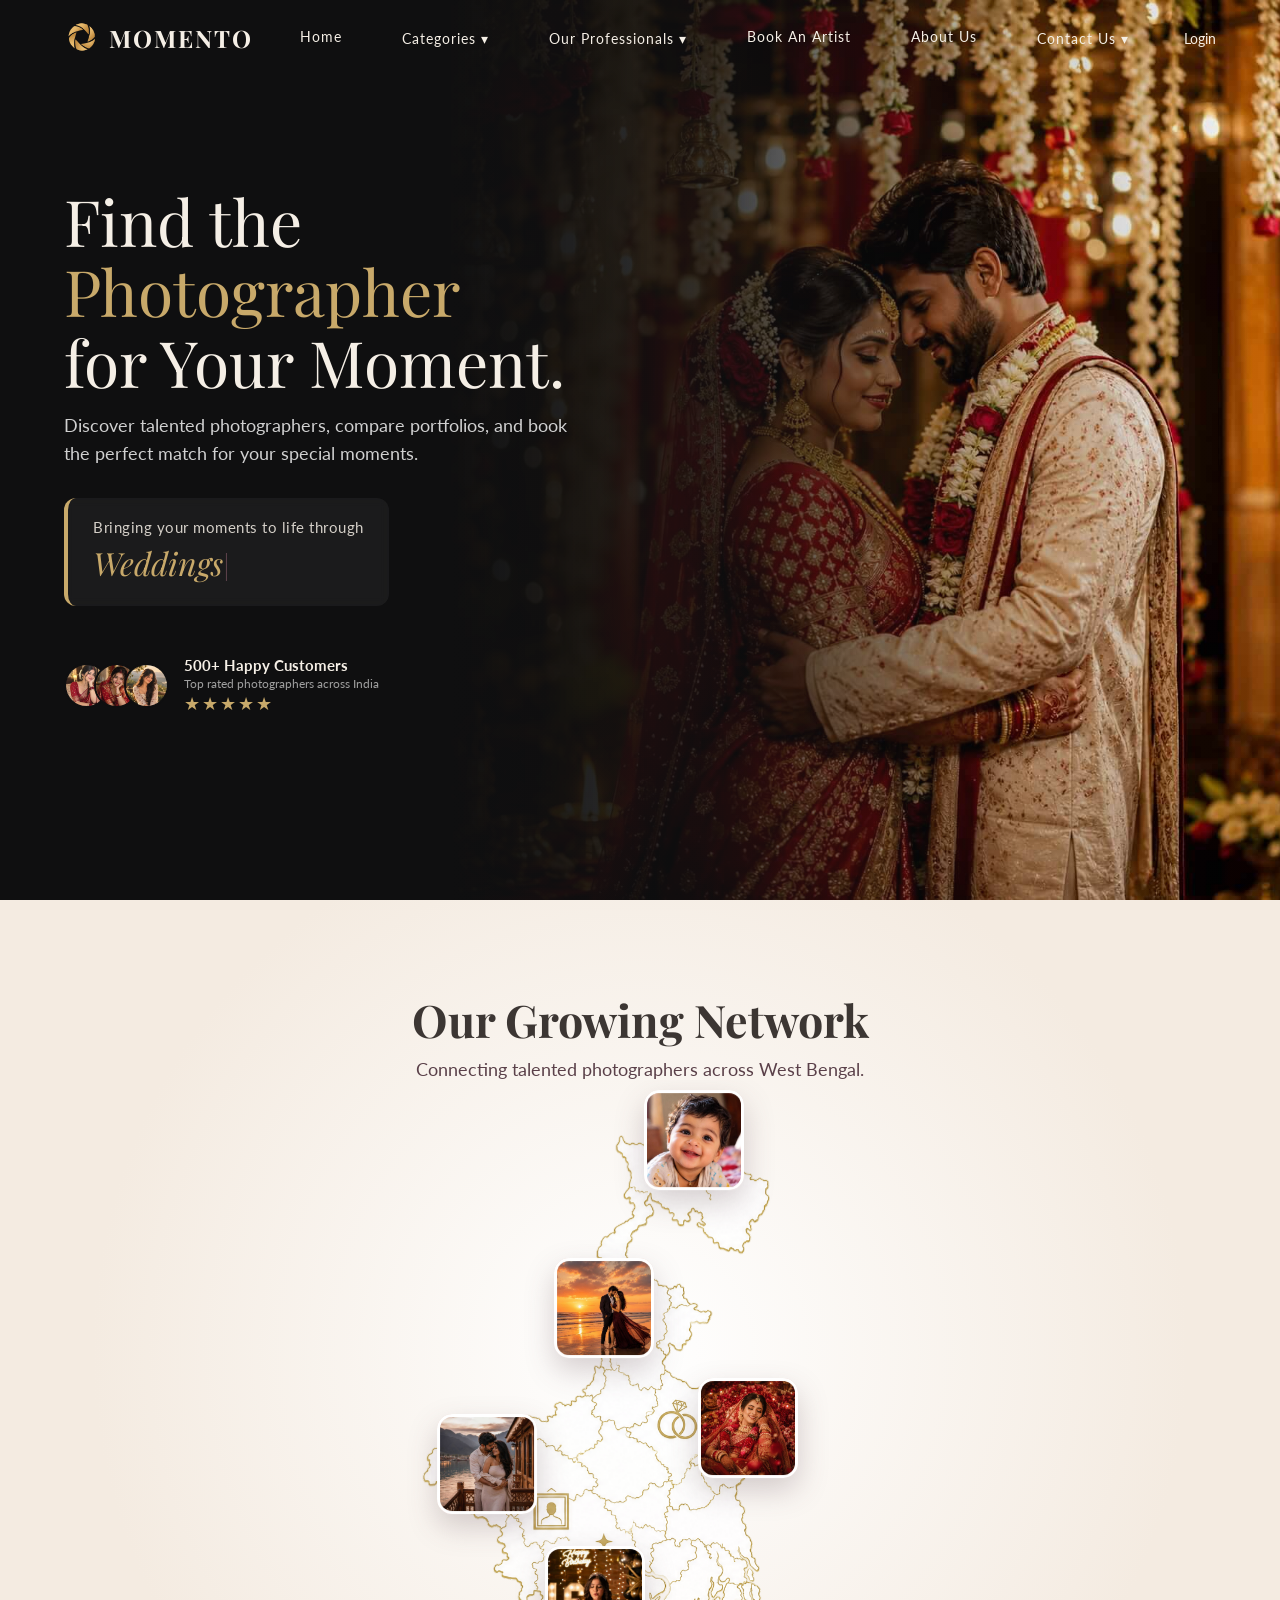
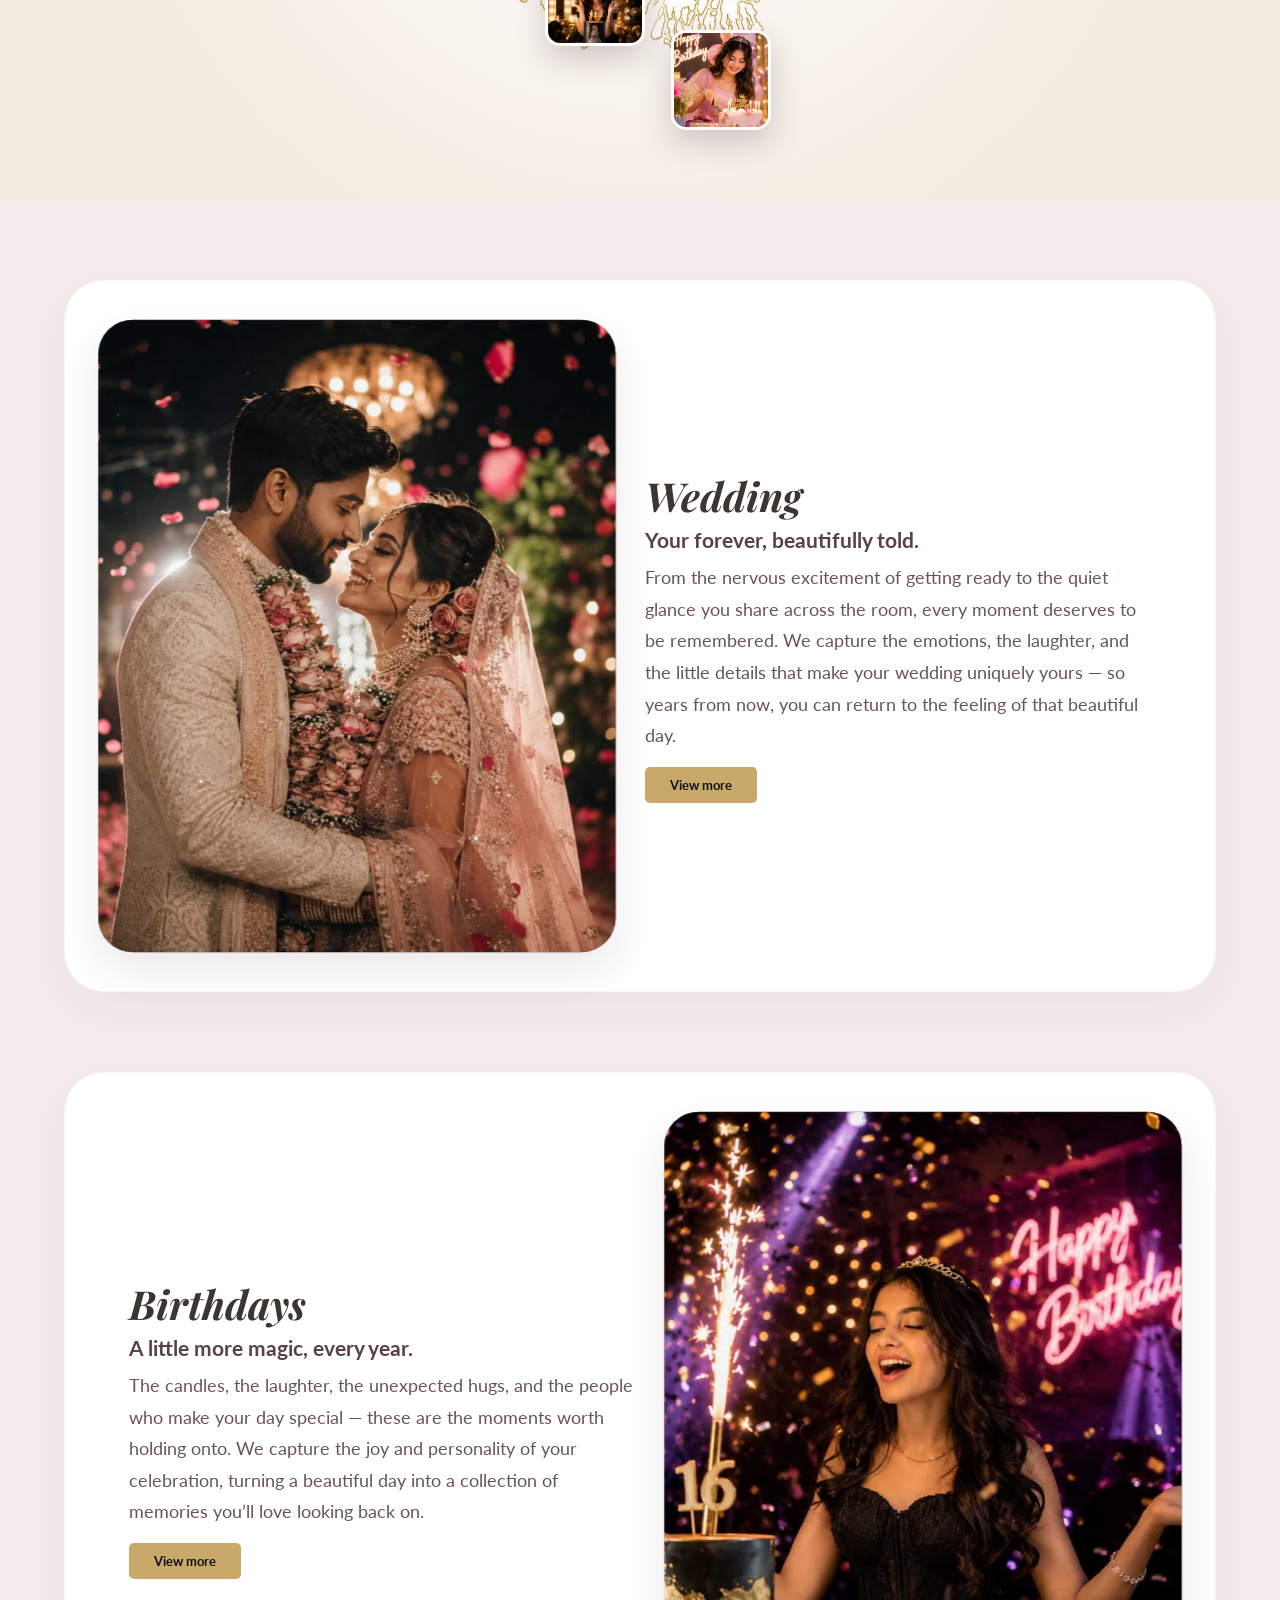
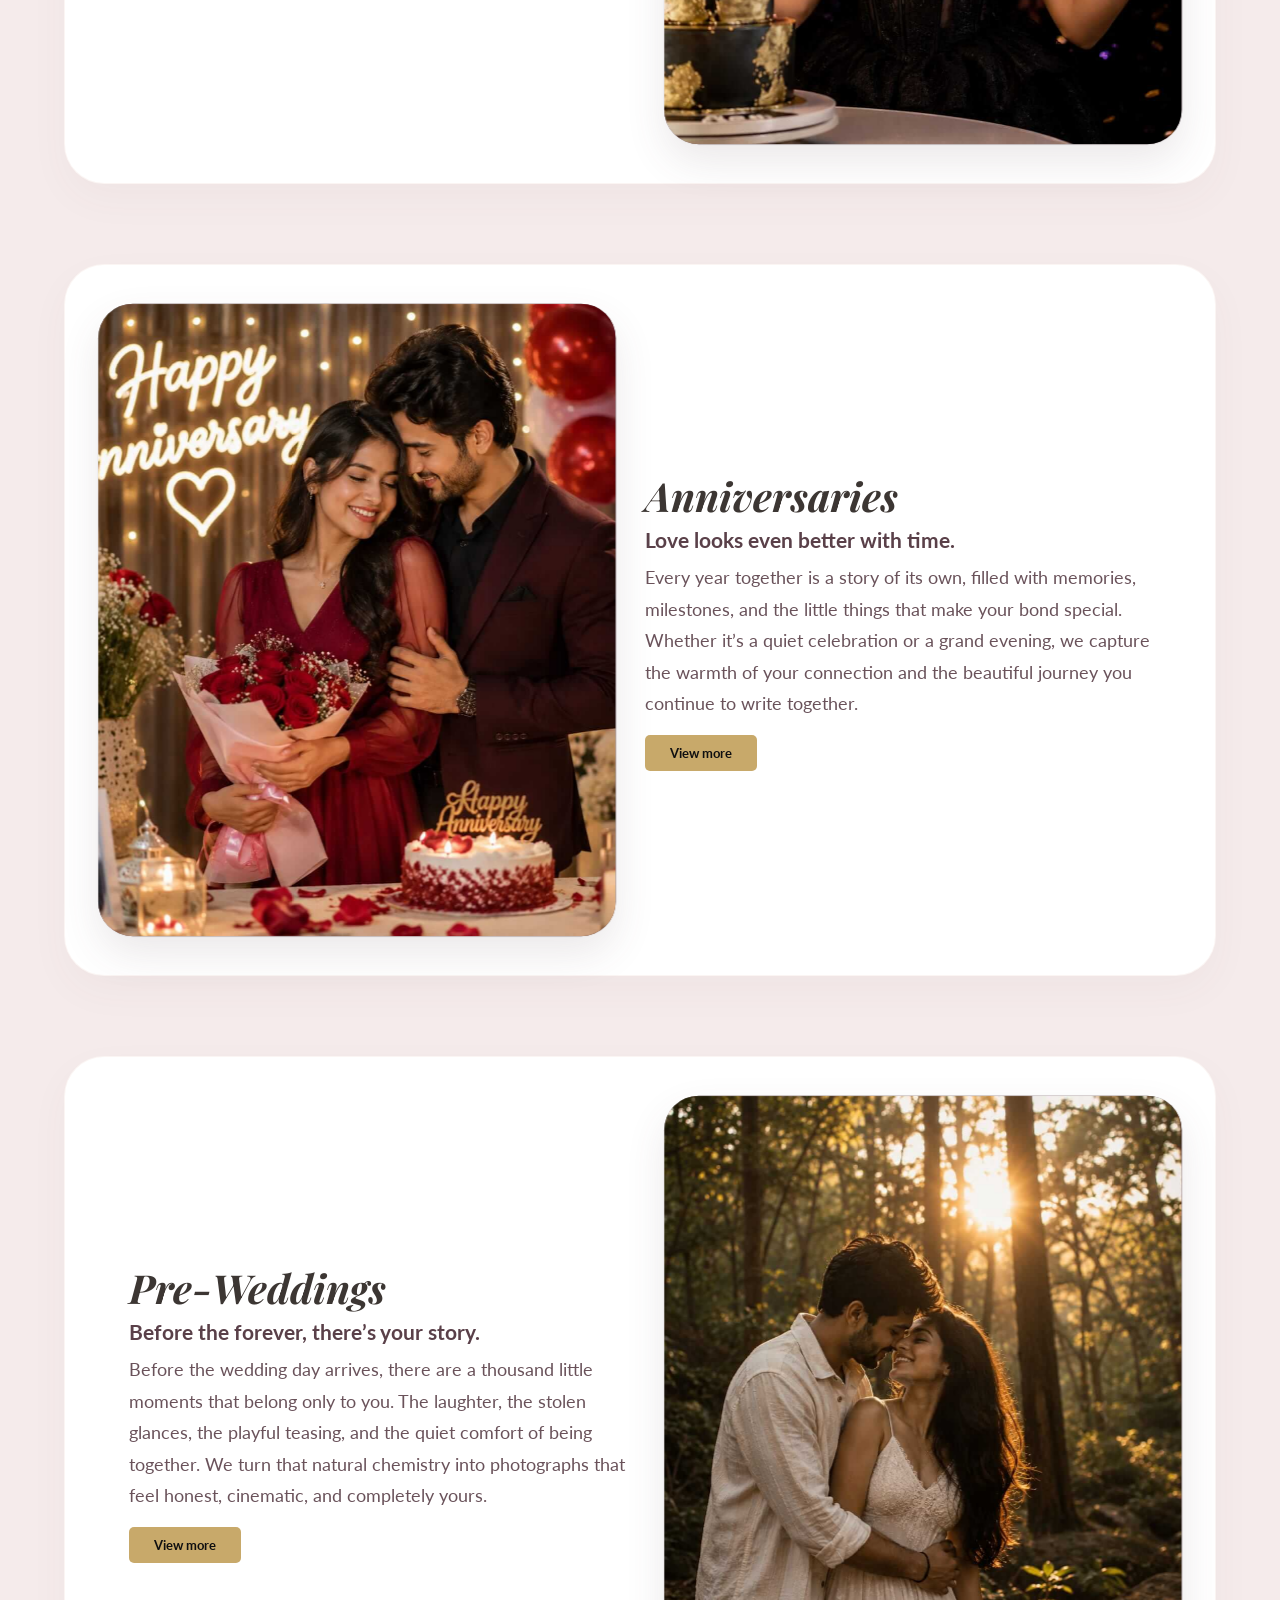
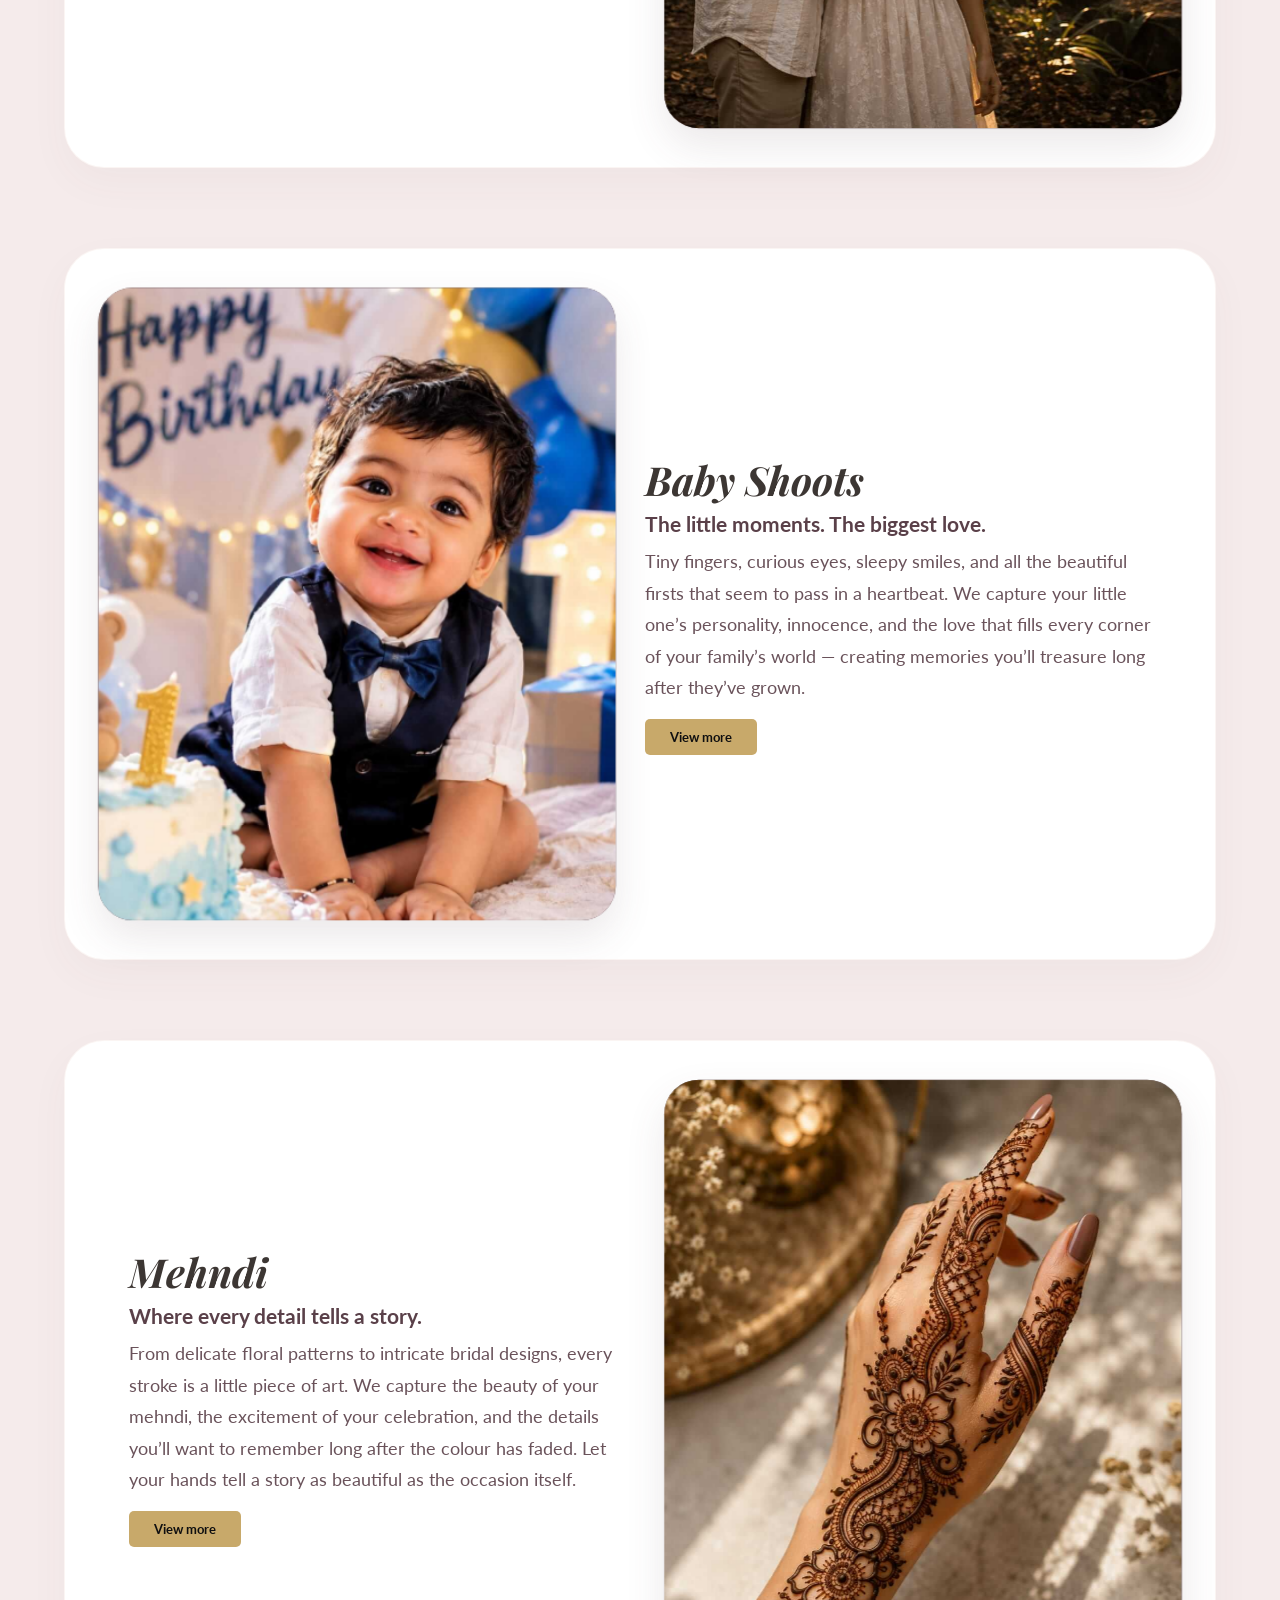
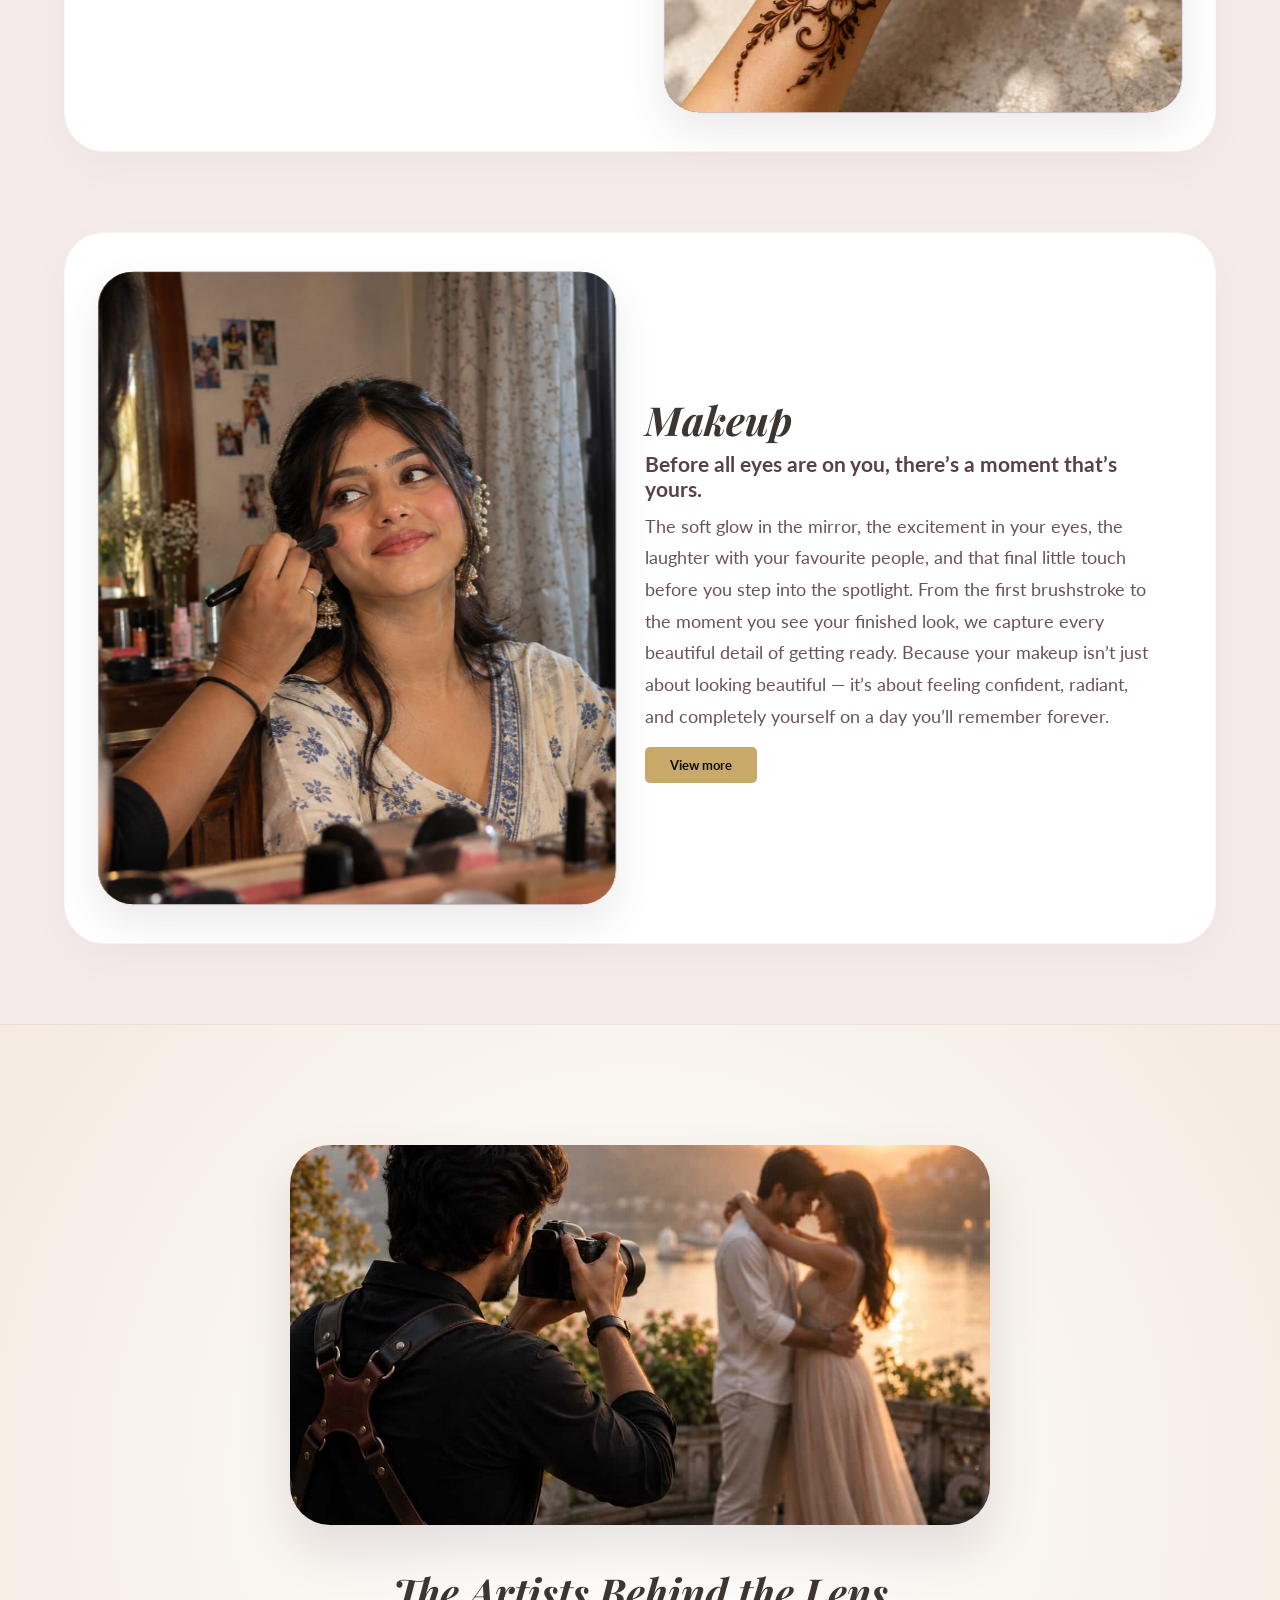
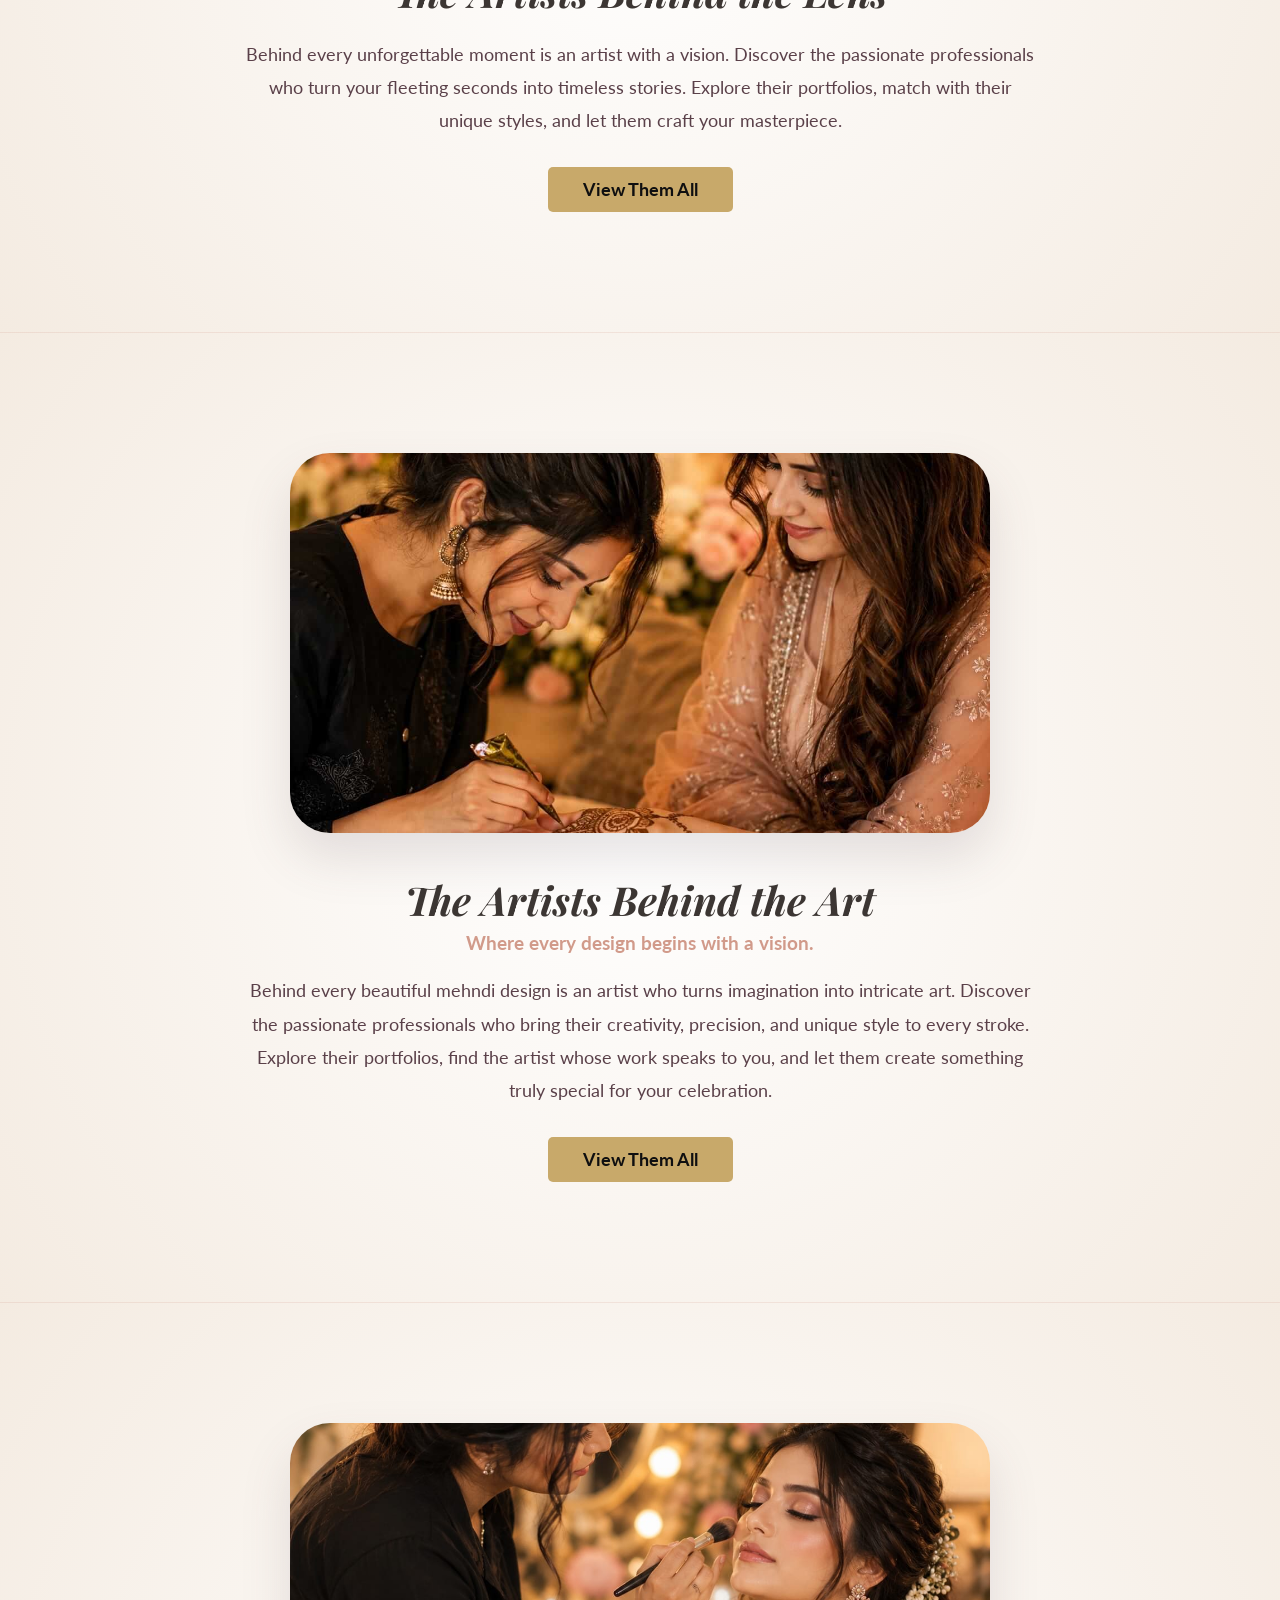
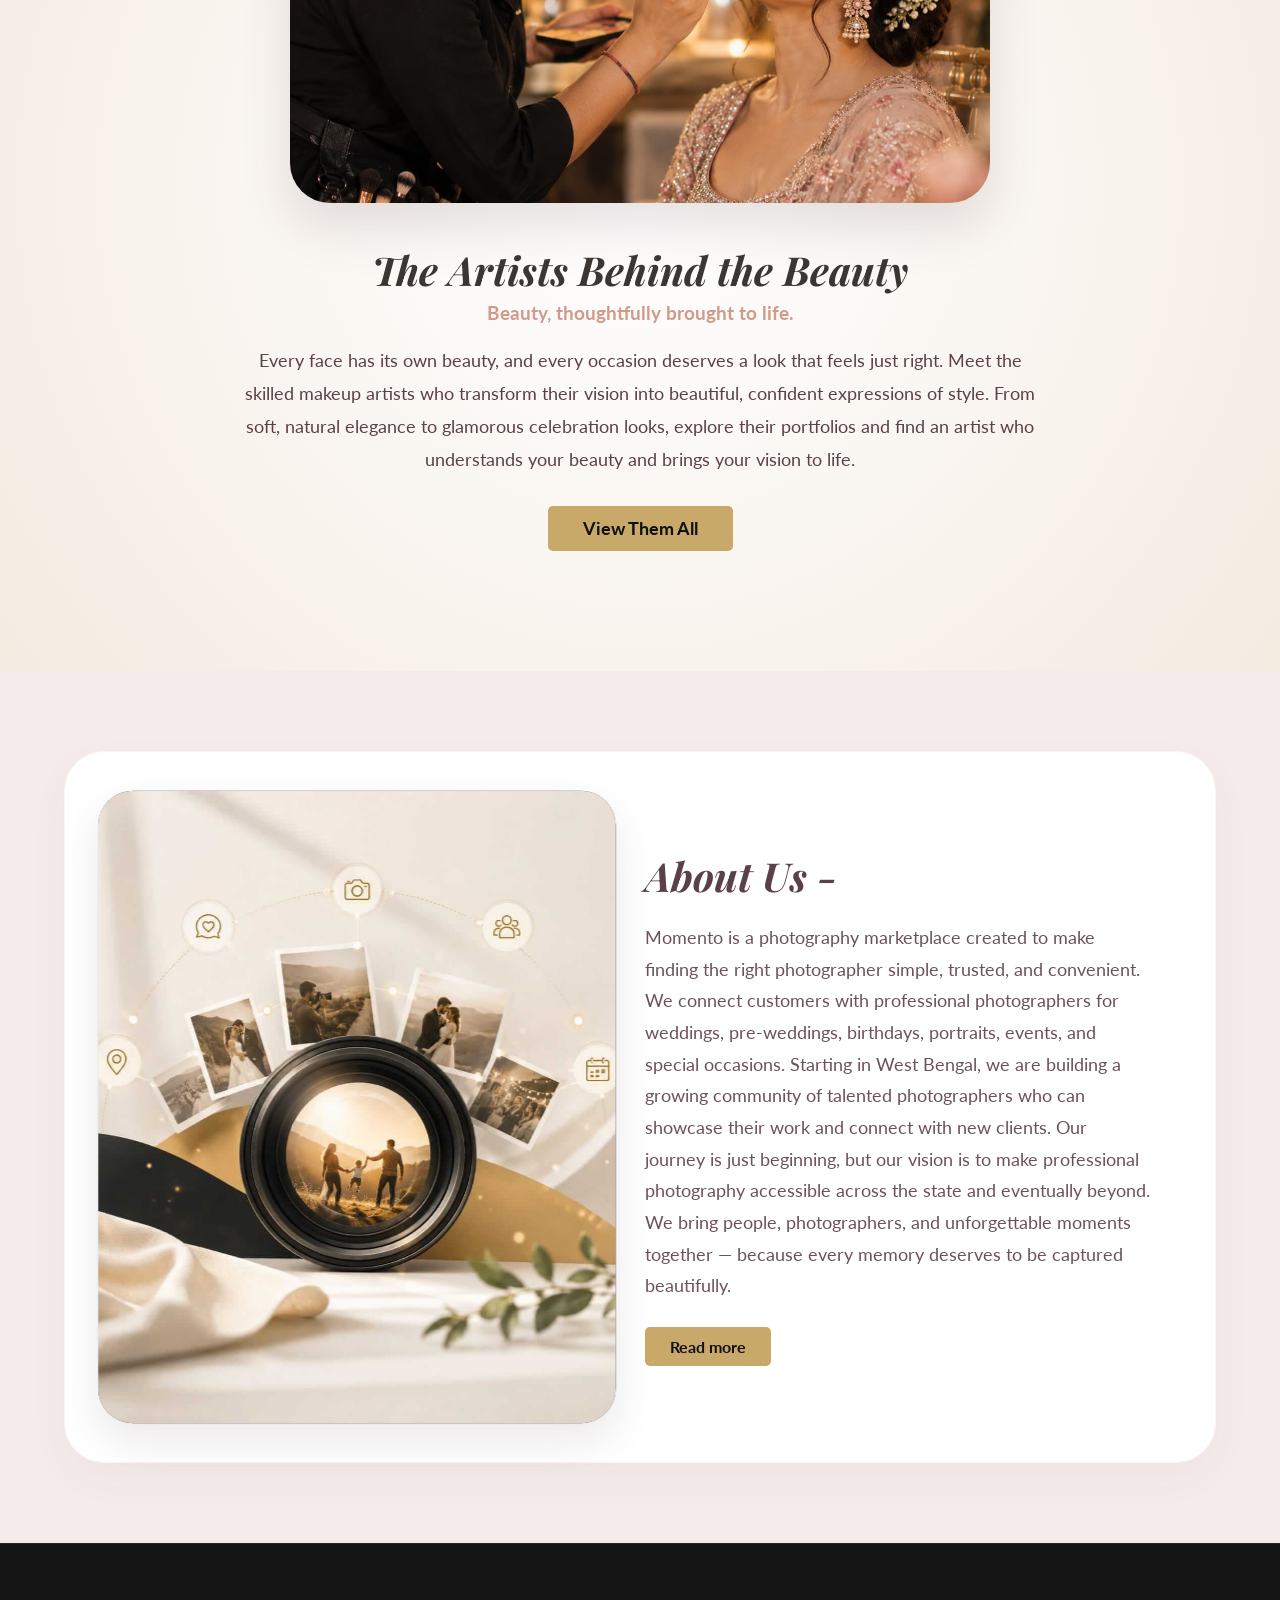
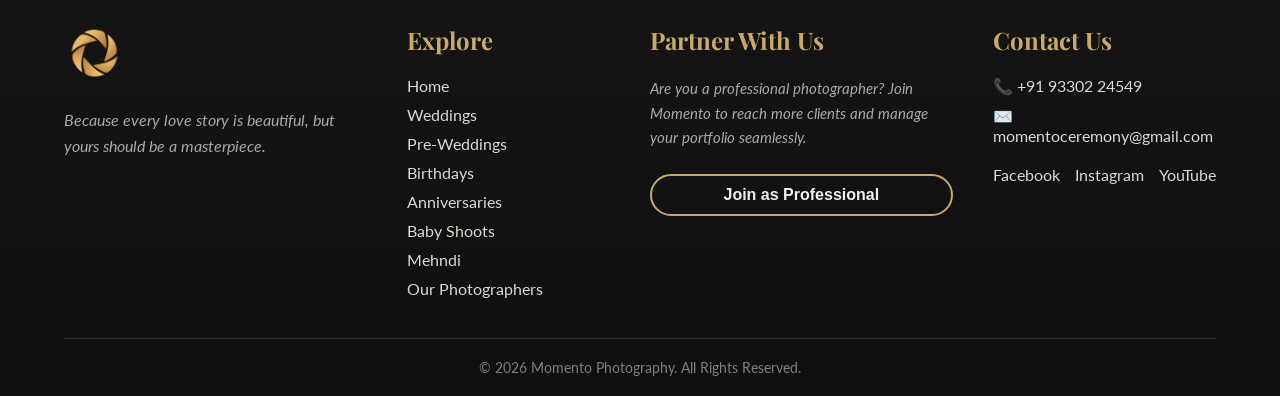
==== commit c5d73008: "Update index.html" ====
--- a/index.html
+++ b/index.html
@@ -163,7 +163,7 @@
             
             <!-- Service Typing Box -->
             <div class="hero-service-box slide-in-right delay-1">
-                <p style="color: #f5efe6; opacity: 0.85; font-size: 0.95rem; margin-bottom: 5px; letter-spacing: 0.5px;">We capture memories for</p>
+                <p style="color: #f5efe6; opacity: 0.85; font-size: 0.95rem; margin-bottom: 5px; letter-spacing: 0.5px;">Bringing your moments to life through</p>
                 <h2 class="typing-container"><span id="typing-text" class="highlight-text-gold"></span><span class="cursor">|</span></h2>
             </div>
 
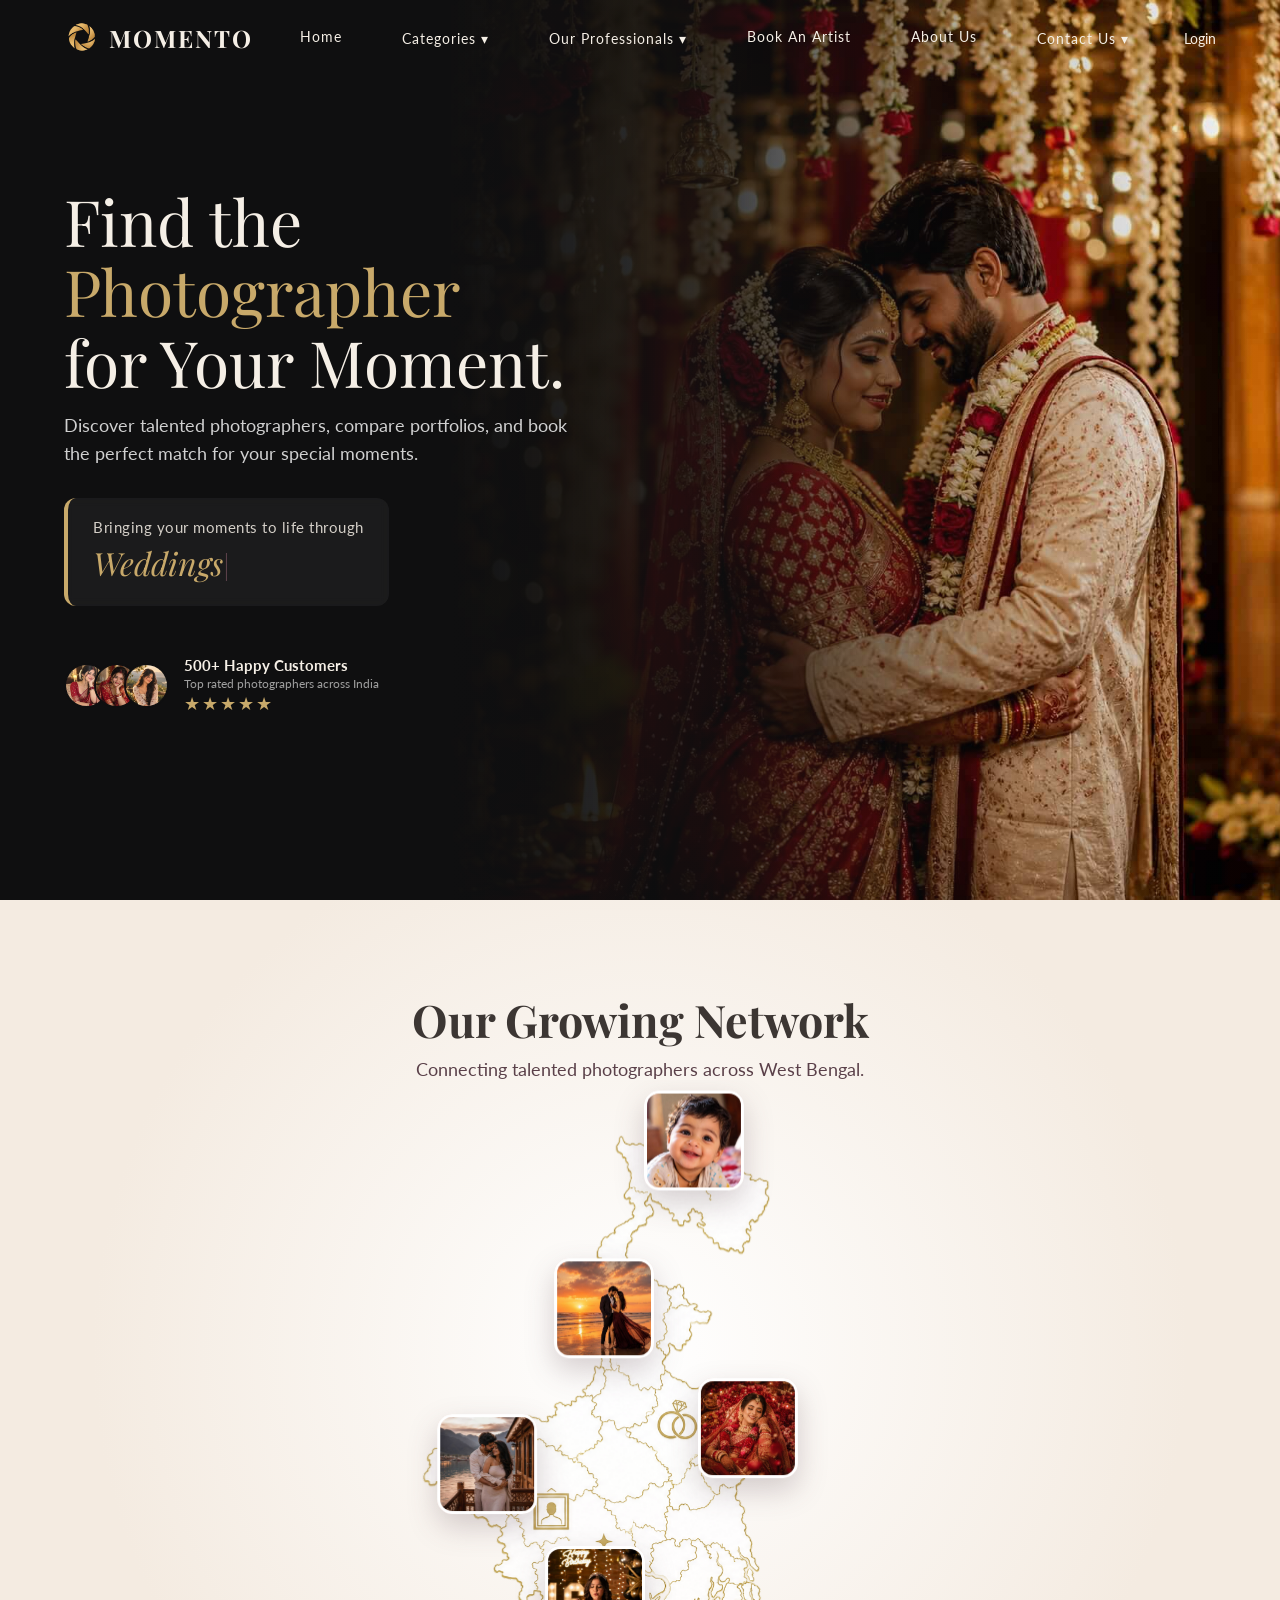
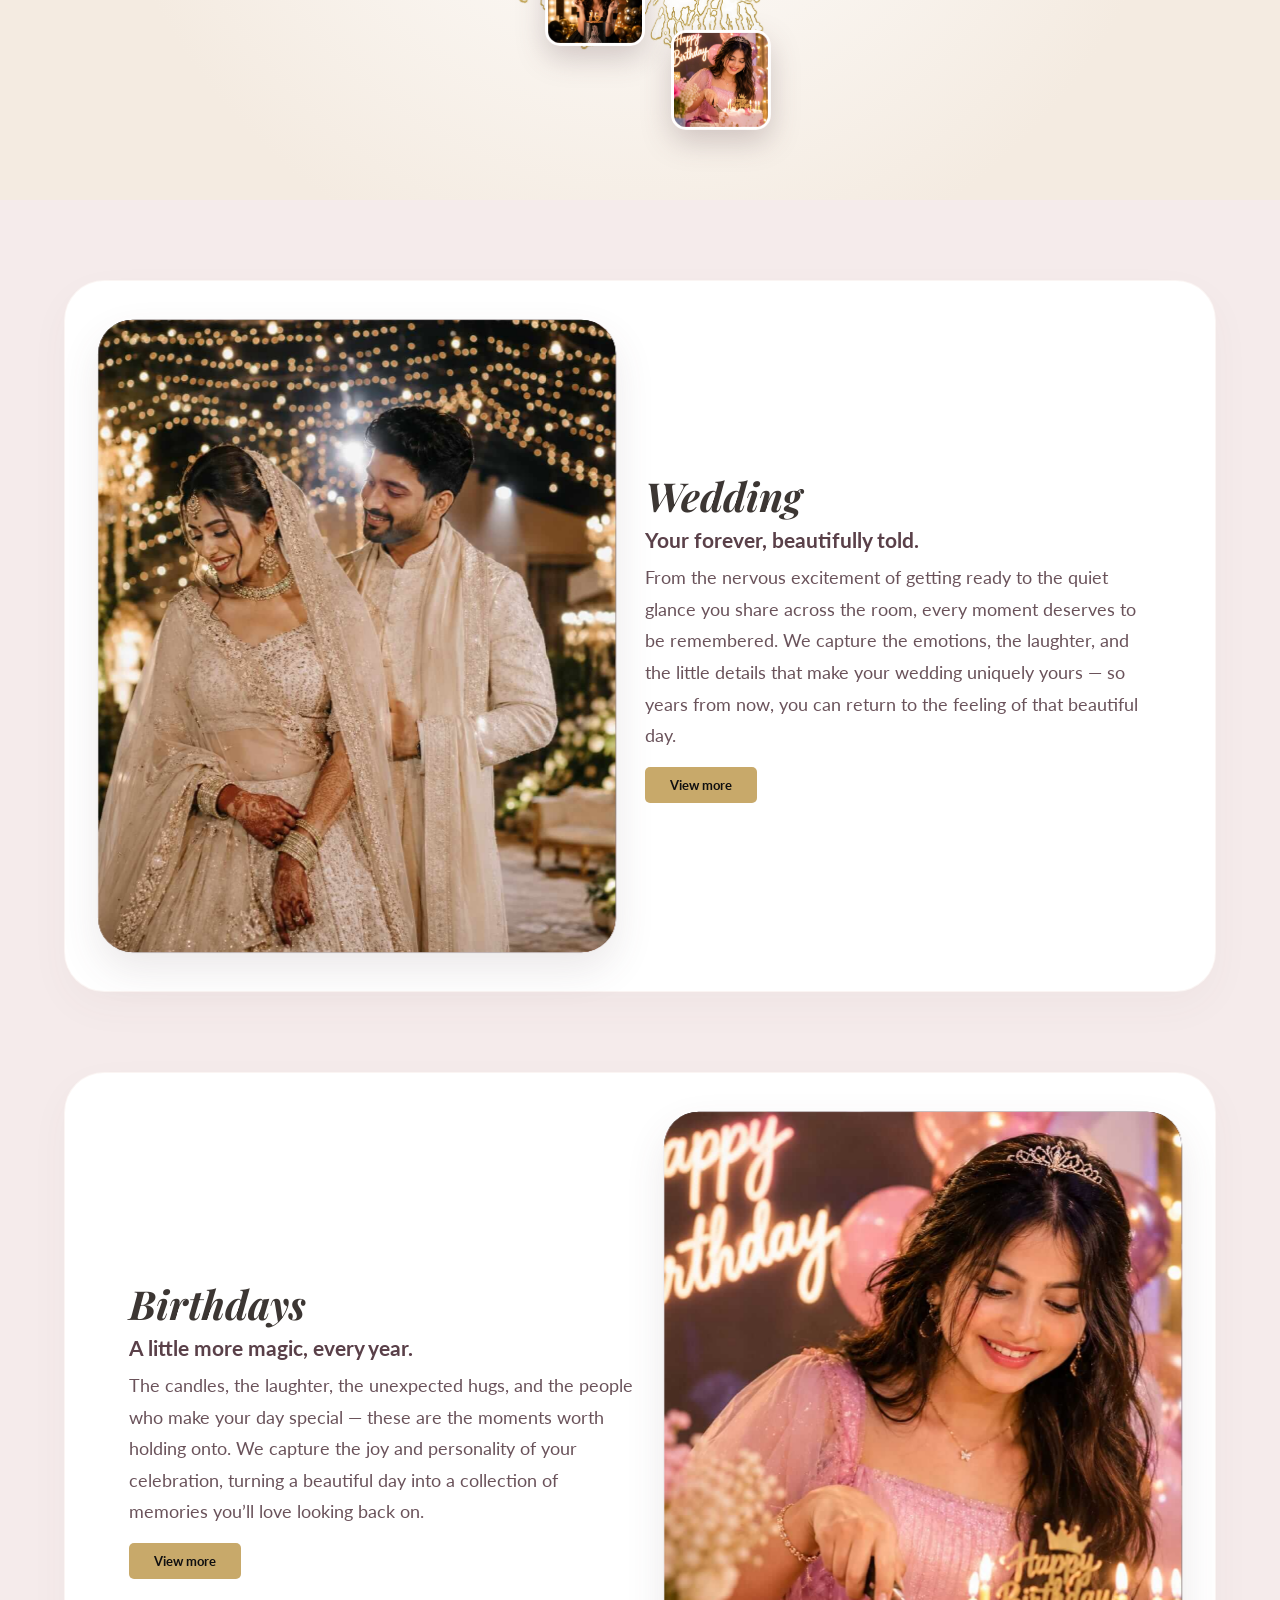
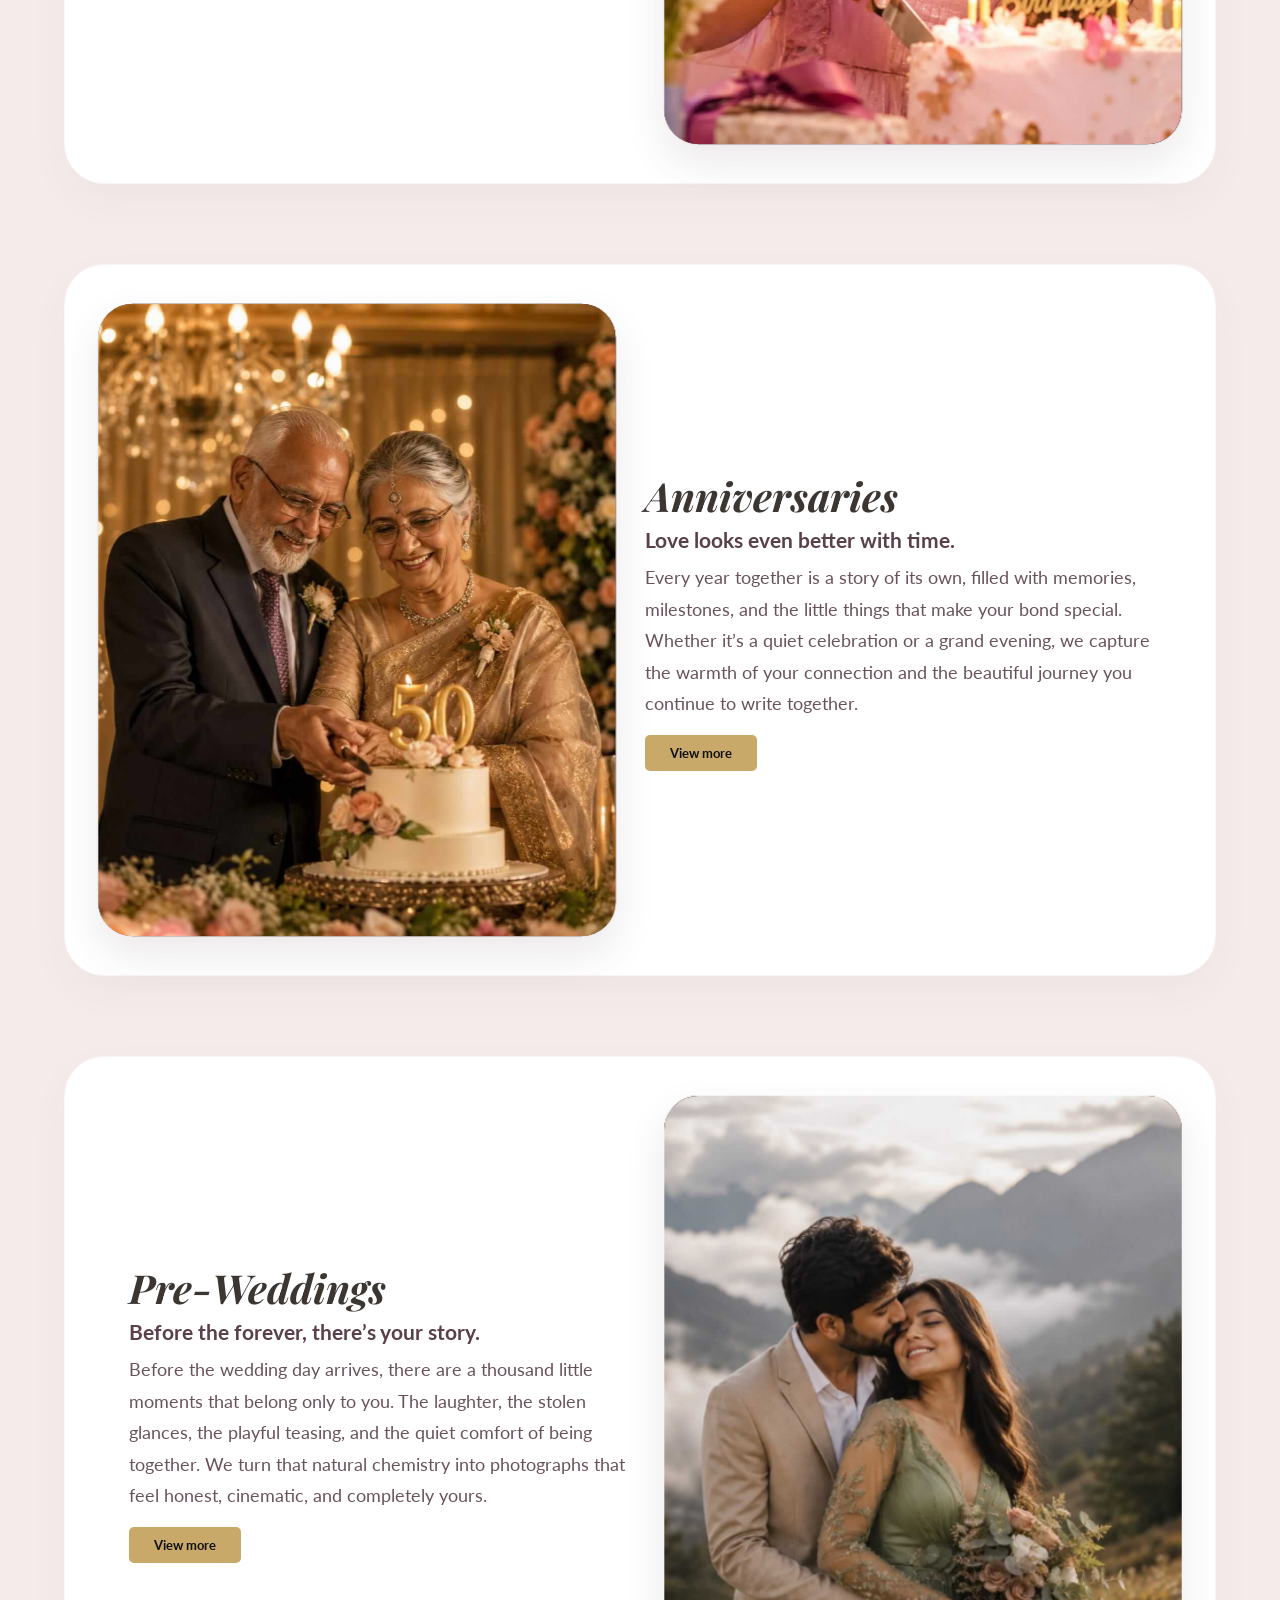
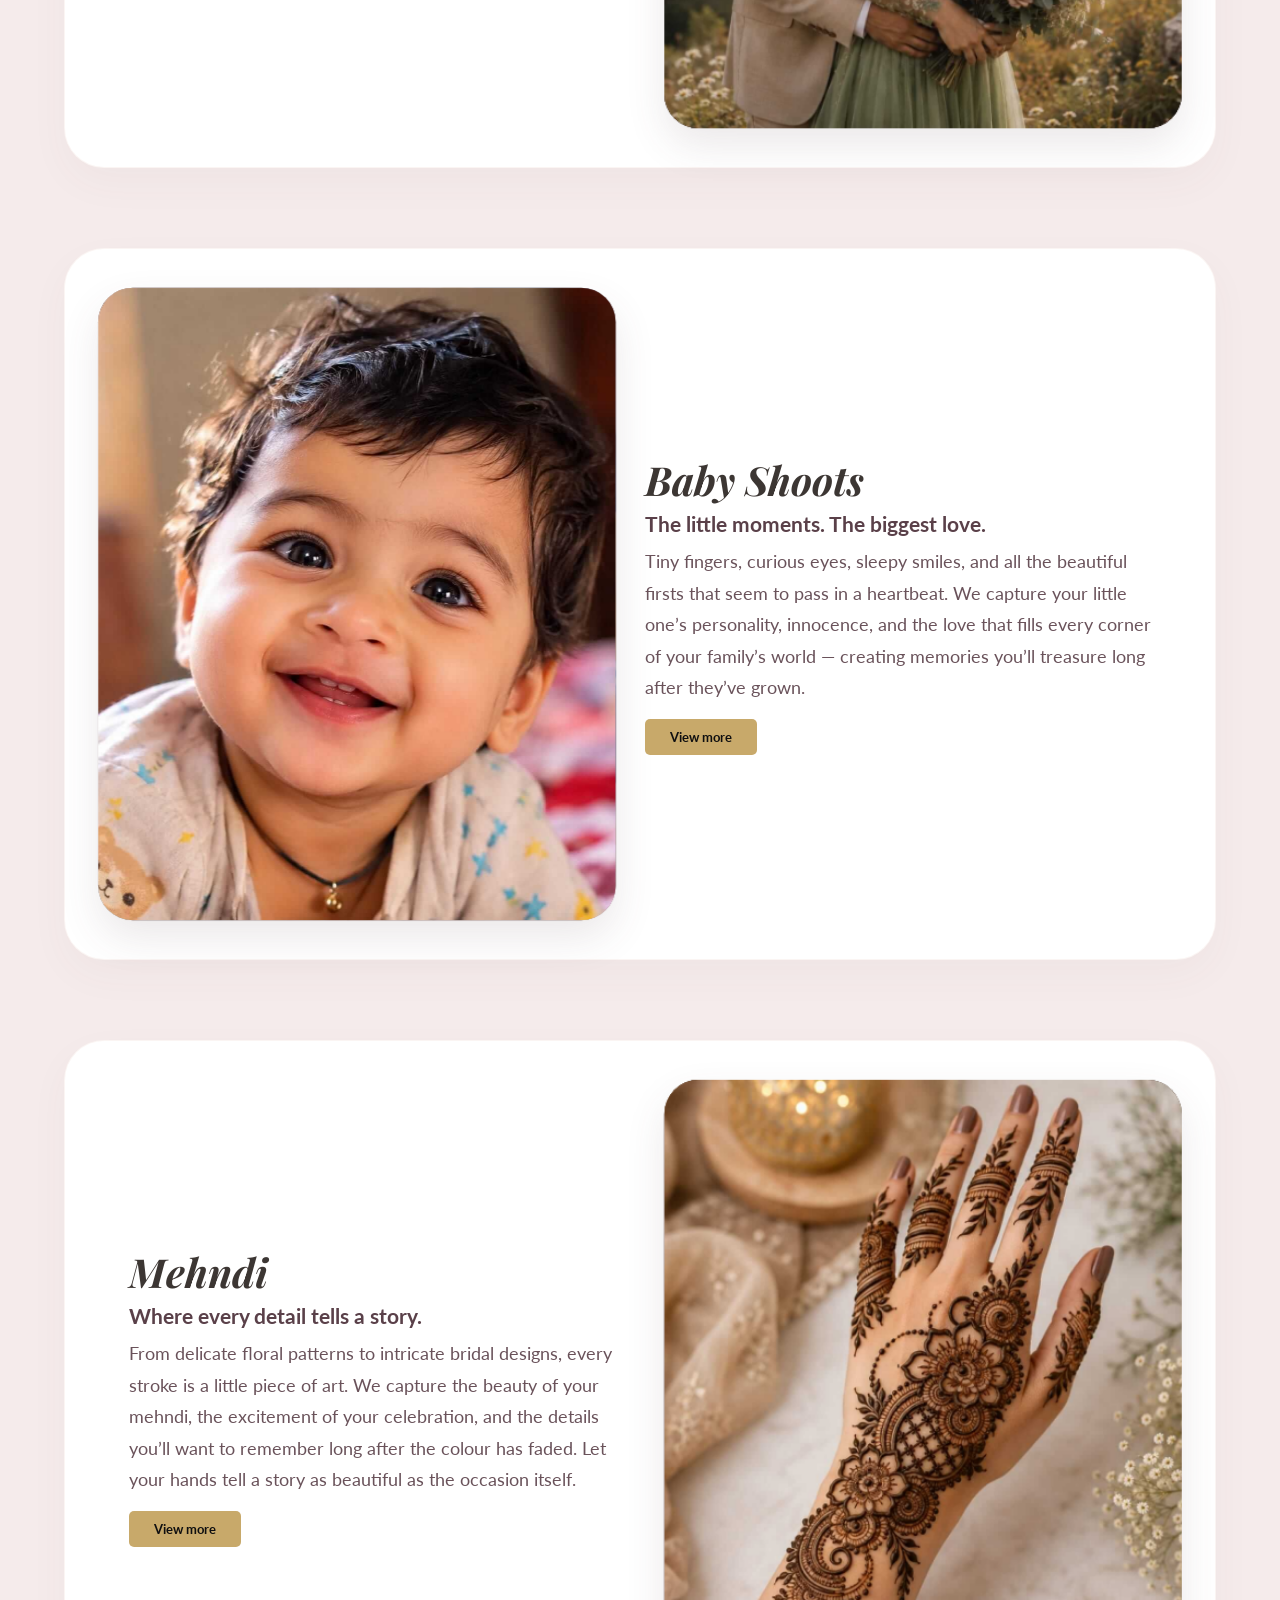
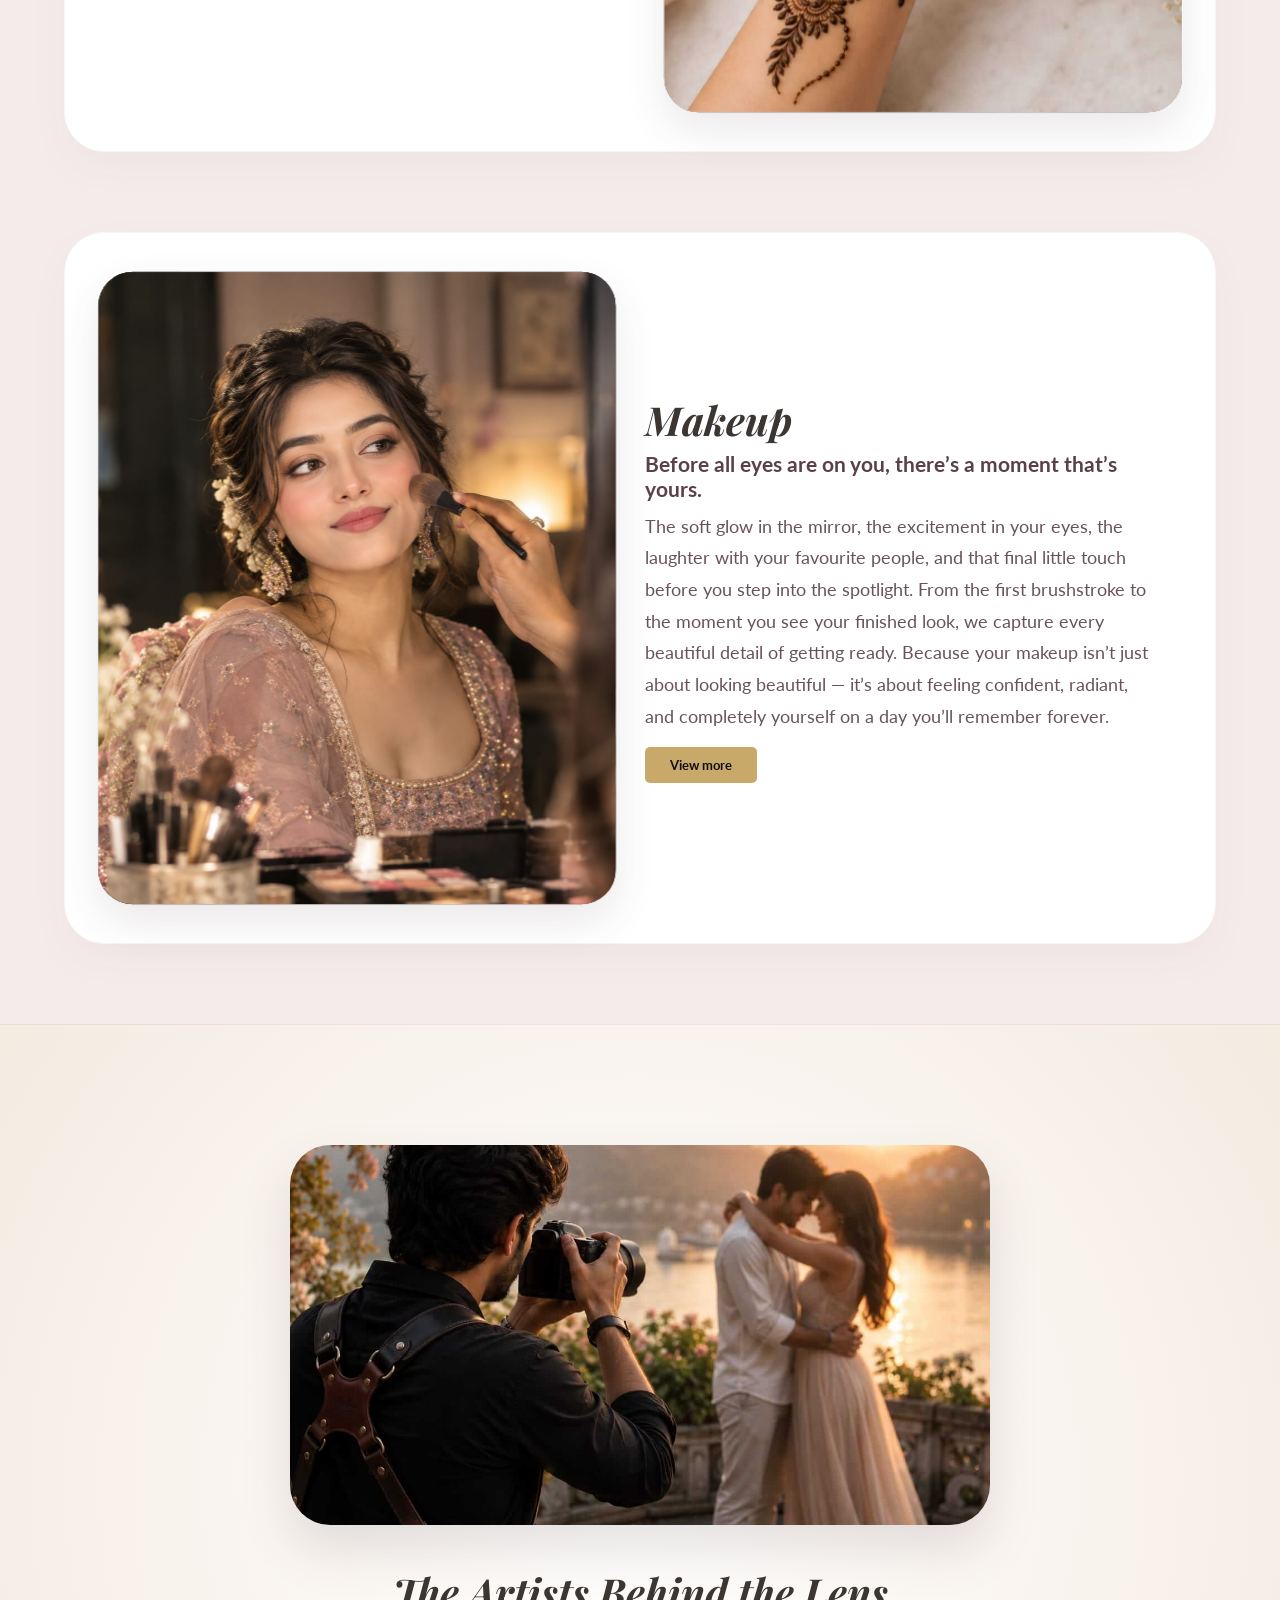
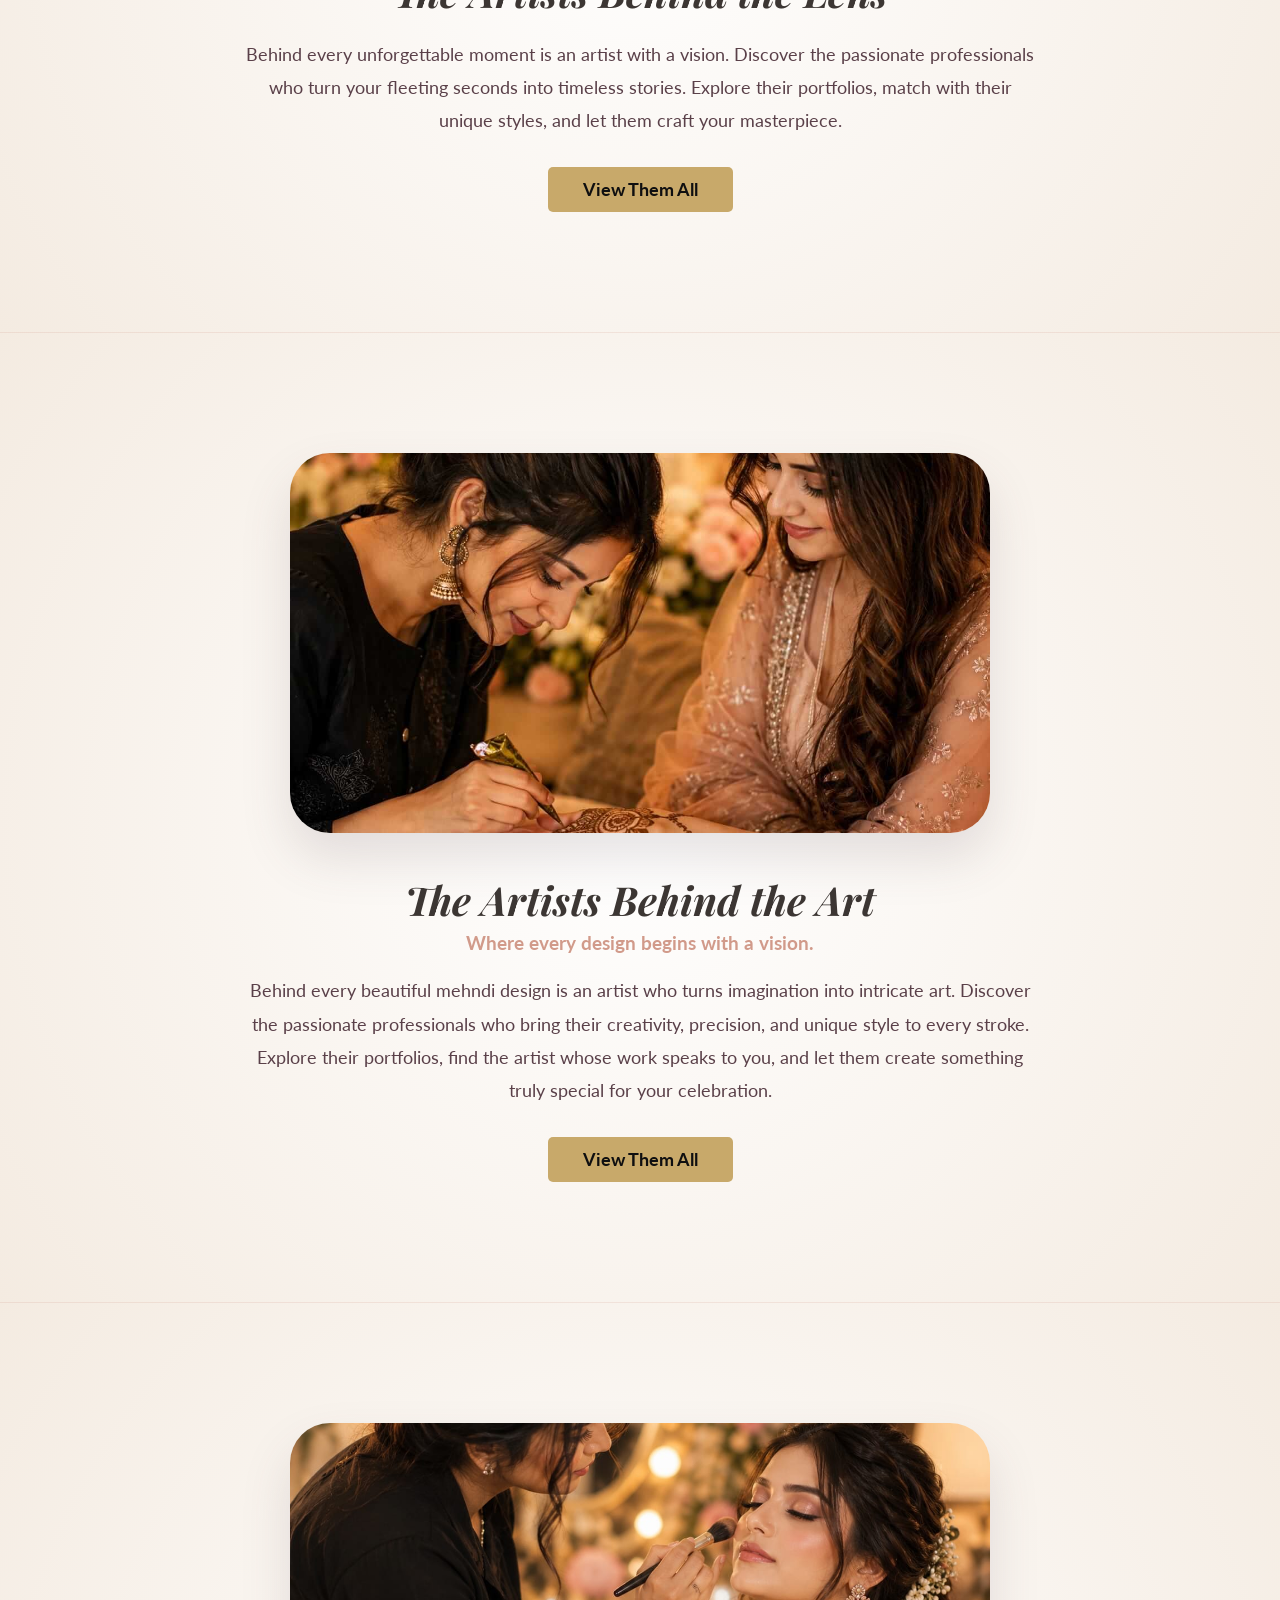
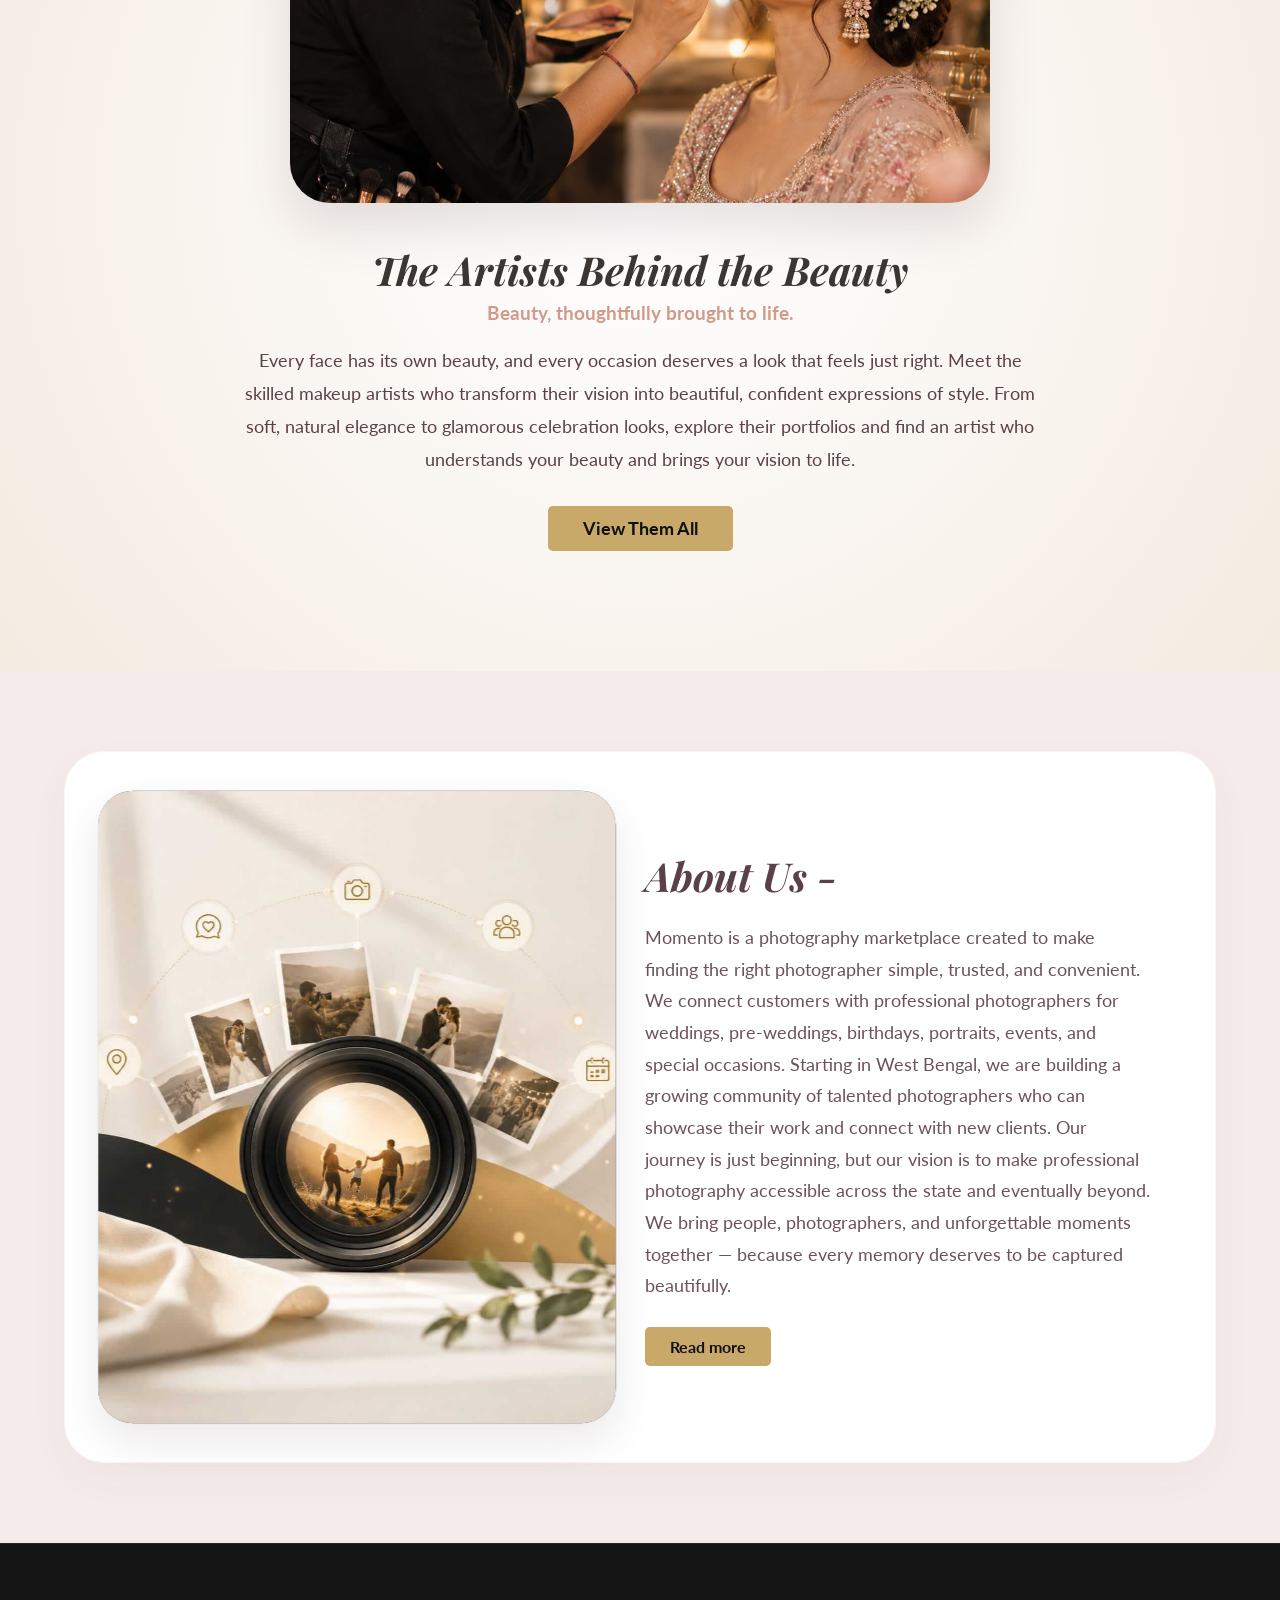
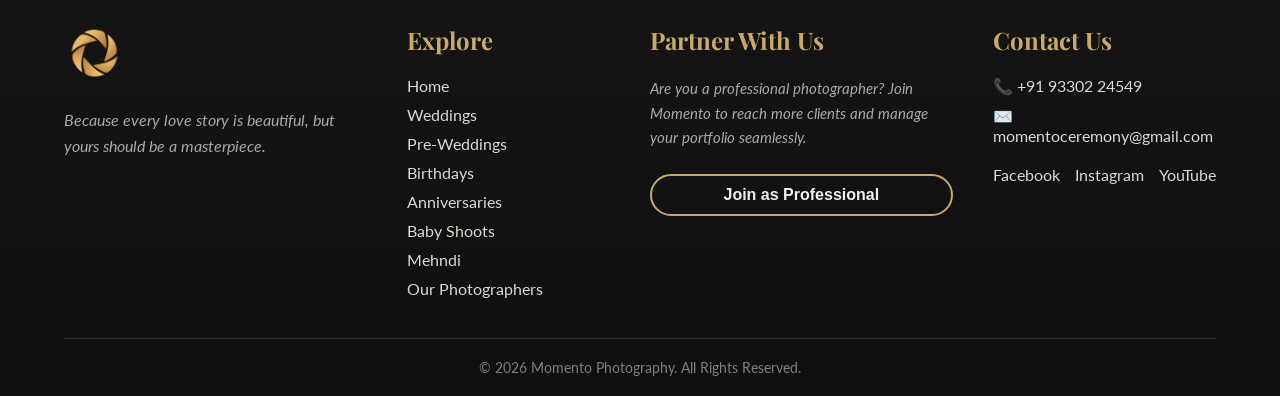
==== commit 3b8ef753: "Update index.html" ====
--- a/index.html
+++ b/index.html
@@ -52,6 +52,7 @@
                         <a href="photographers.html?type=photographer">Photographers</a>
                         <a href="photographers.html?type=mehndi">Mehndi Artists</a>
                         <a href="photographers.html?type=makeup">Makeup Artists</a>
+                        <a href="photographers.html?type=all" style="color: var(--accent-color) !important; border-bottom: 1px solid rgba(200, 169, 106, 0.2);">All Professionals</a>
                     </div>
                 </div>
 
@@ -118,6 +119,7 @@
                 <a href="photographers.html?type=photographer" onclick="toggleMenu()">Photographers</a>
                 <a href="photographers.html?type=mehndi" onclick="toggleMenu()">Mehndi Artists</a>
                 <a href="photographers.html?type=makeup" onclick="toggleMenu()">Makeup Artists</a>
+                <a href="photographers.html?type=all" onclick="toggleMenu()" style="color: var(--accent-color); font-weight: bold;">All Professionals</a>
             </div>
     
             <a href="#" onclick="handleBookNow(); return false;">Book an Artist</a>
--- a/style.css
+++ b/style.css
@@ -2641,3 +2641,36 @@
     content: '◉';
     color: var(--accent-color);
 }
+
+/* =========================================================
+   HORIZONTAL SCROLL TRACK (FOR 'ALL PROFESSIONALS' VIEW)
+========================================================= */
+.horizontal-scroll-track {
+    display: flex;
+    gap: 40px;
+    overflow-x: auto;
+    padding-bottom: 30px; /* Room for the hover shadow */
+    padding-top: 10px;
+    scroll-behavior: smooth;
+    -webkit-overflow-scrolling: touch;
+    scrollbar-width: none; /* Hides scrollbar in Firefox */
+}
+
+/* Hides scrollbar in Chrome/Safari/Brave */
+.horizontal-scroll-track::-webkit-scrollbar {
+    display: none; 
+}
+
+/* Wraps the existing premium card to enforce width during a horizontal scroll */
+.horizontal-card-slide {
+    flex: 0 0 auto;
+    width: 85vw; /* Fills most of the screen on mobile, peeking the next card */
+    max-width: 480px; /* Slightly narrower on desktop so multiple cards fit in the row */
+    display: flex;
+}
+
+/* Forces the original card design to adapt perfectly to the new slide wrapper */
+.horizontal-card-slide .premium-pro-card {
+    width: 100%;
+    margin: 0;
+}
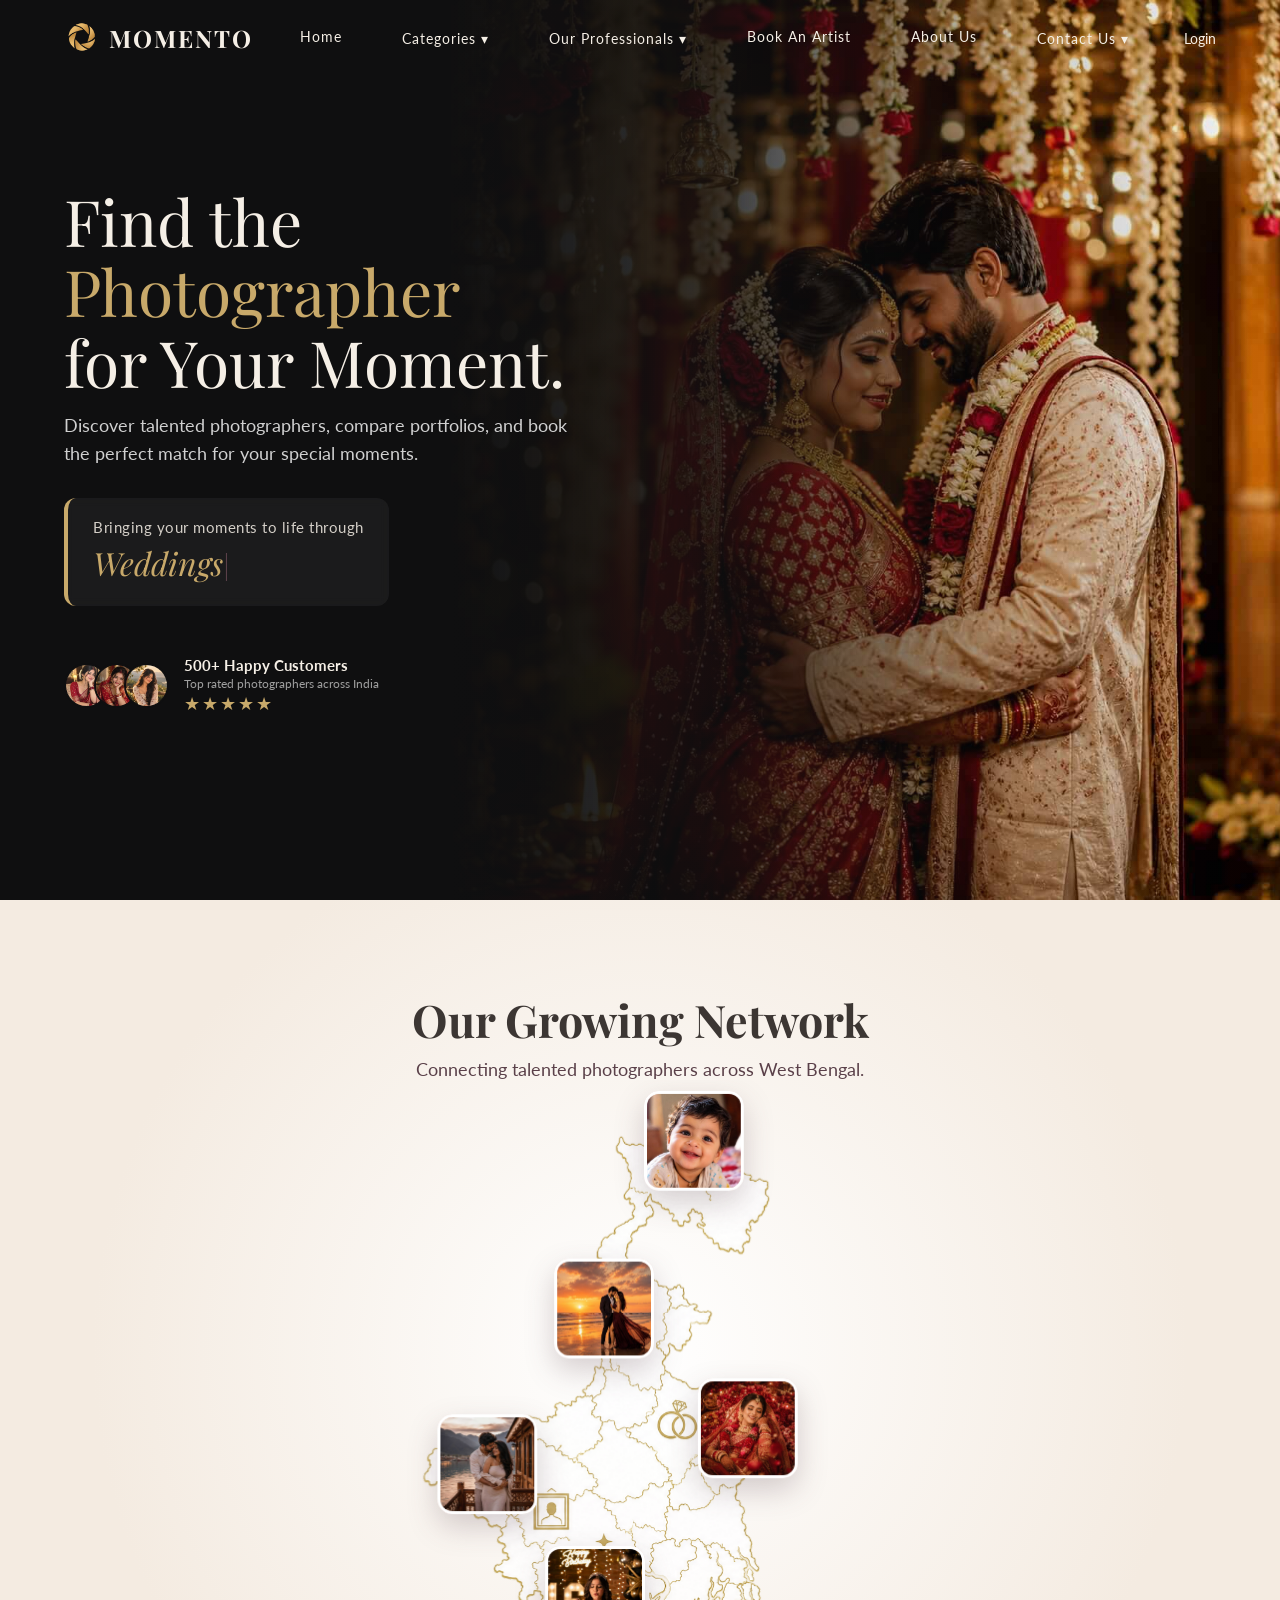
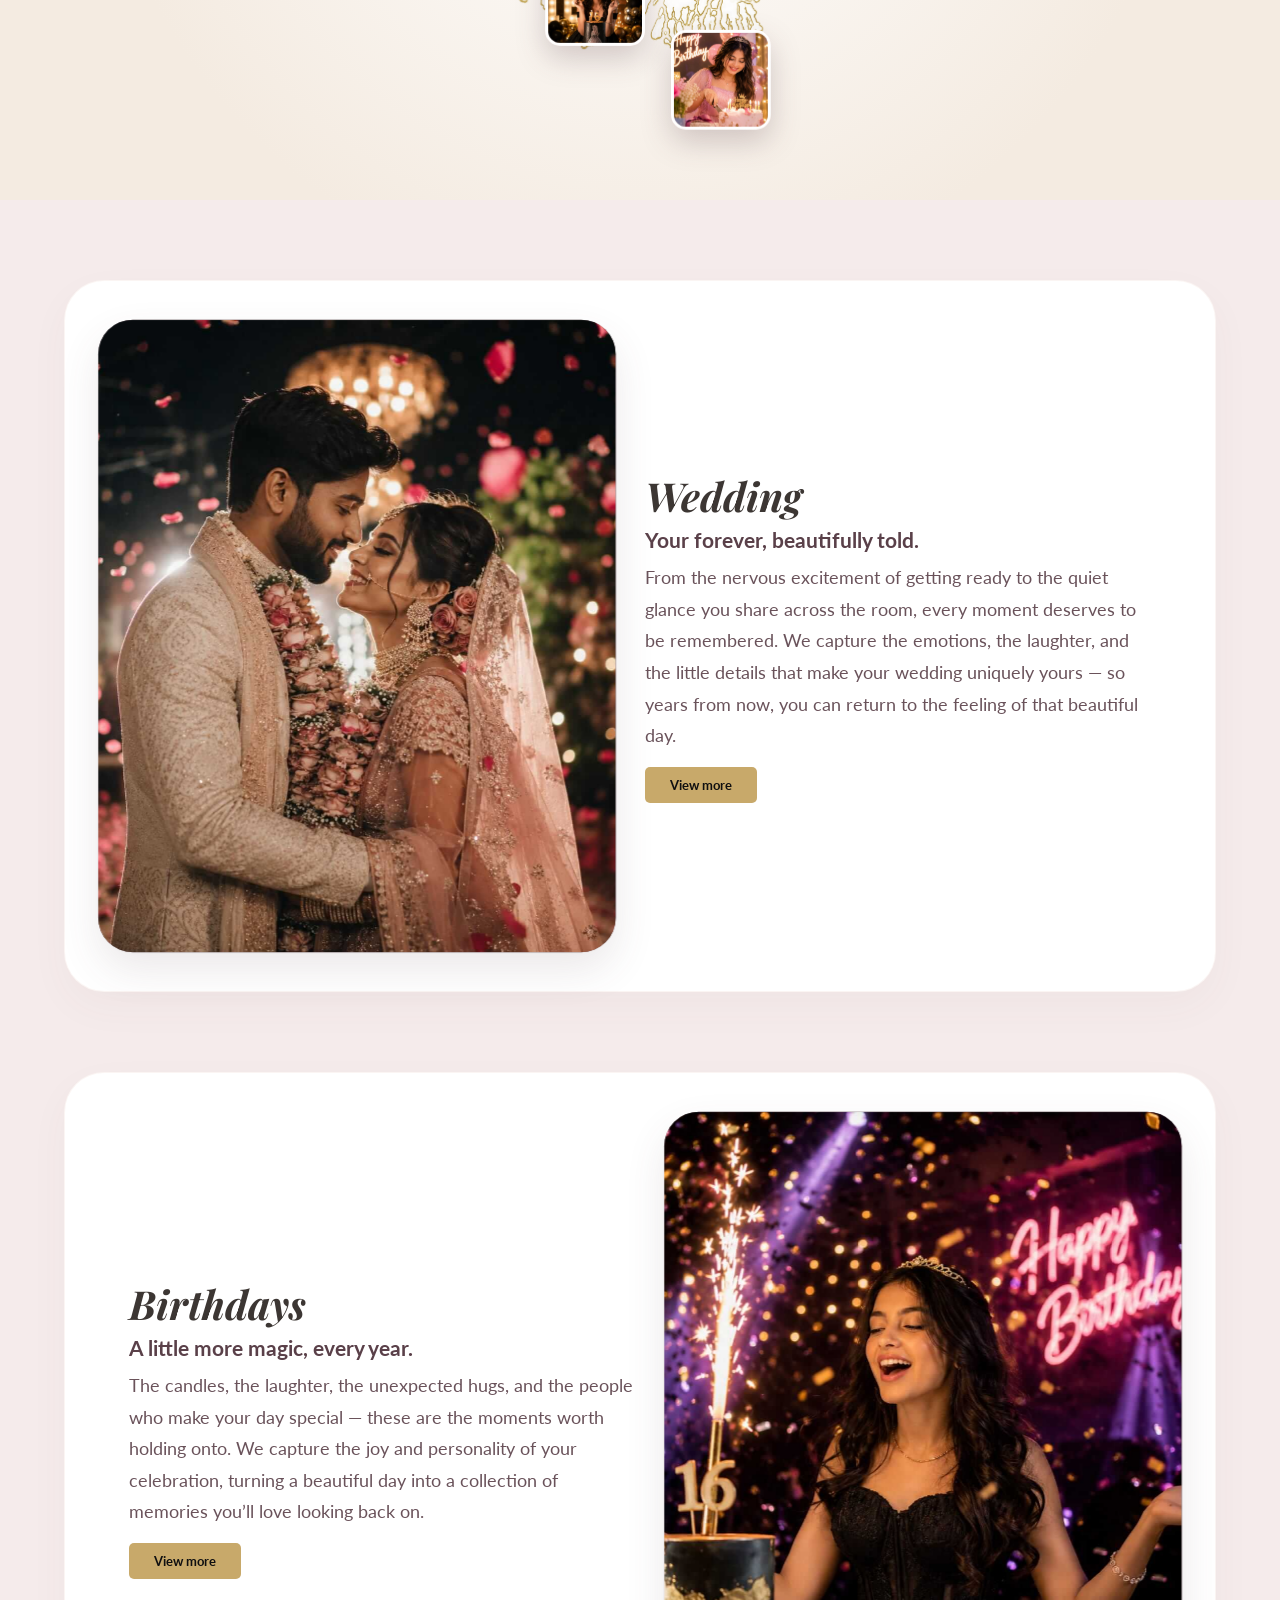
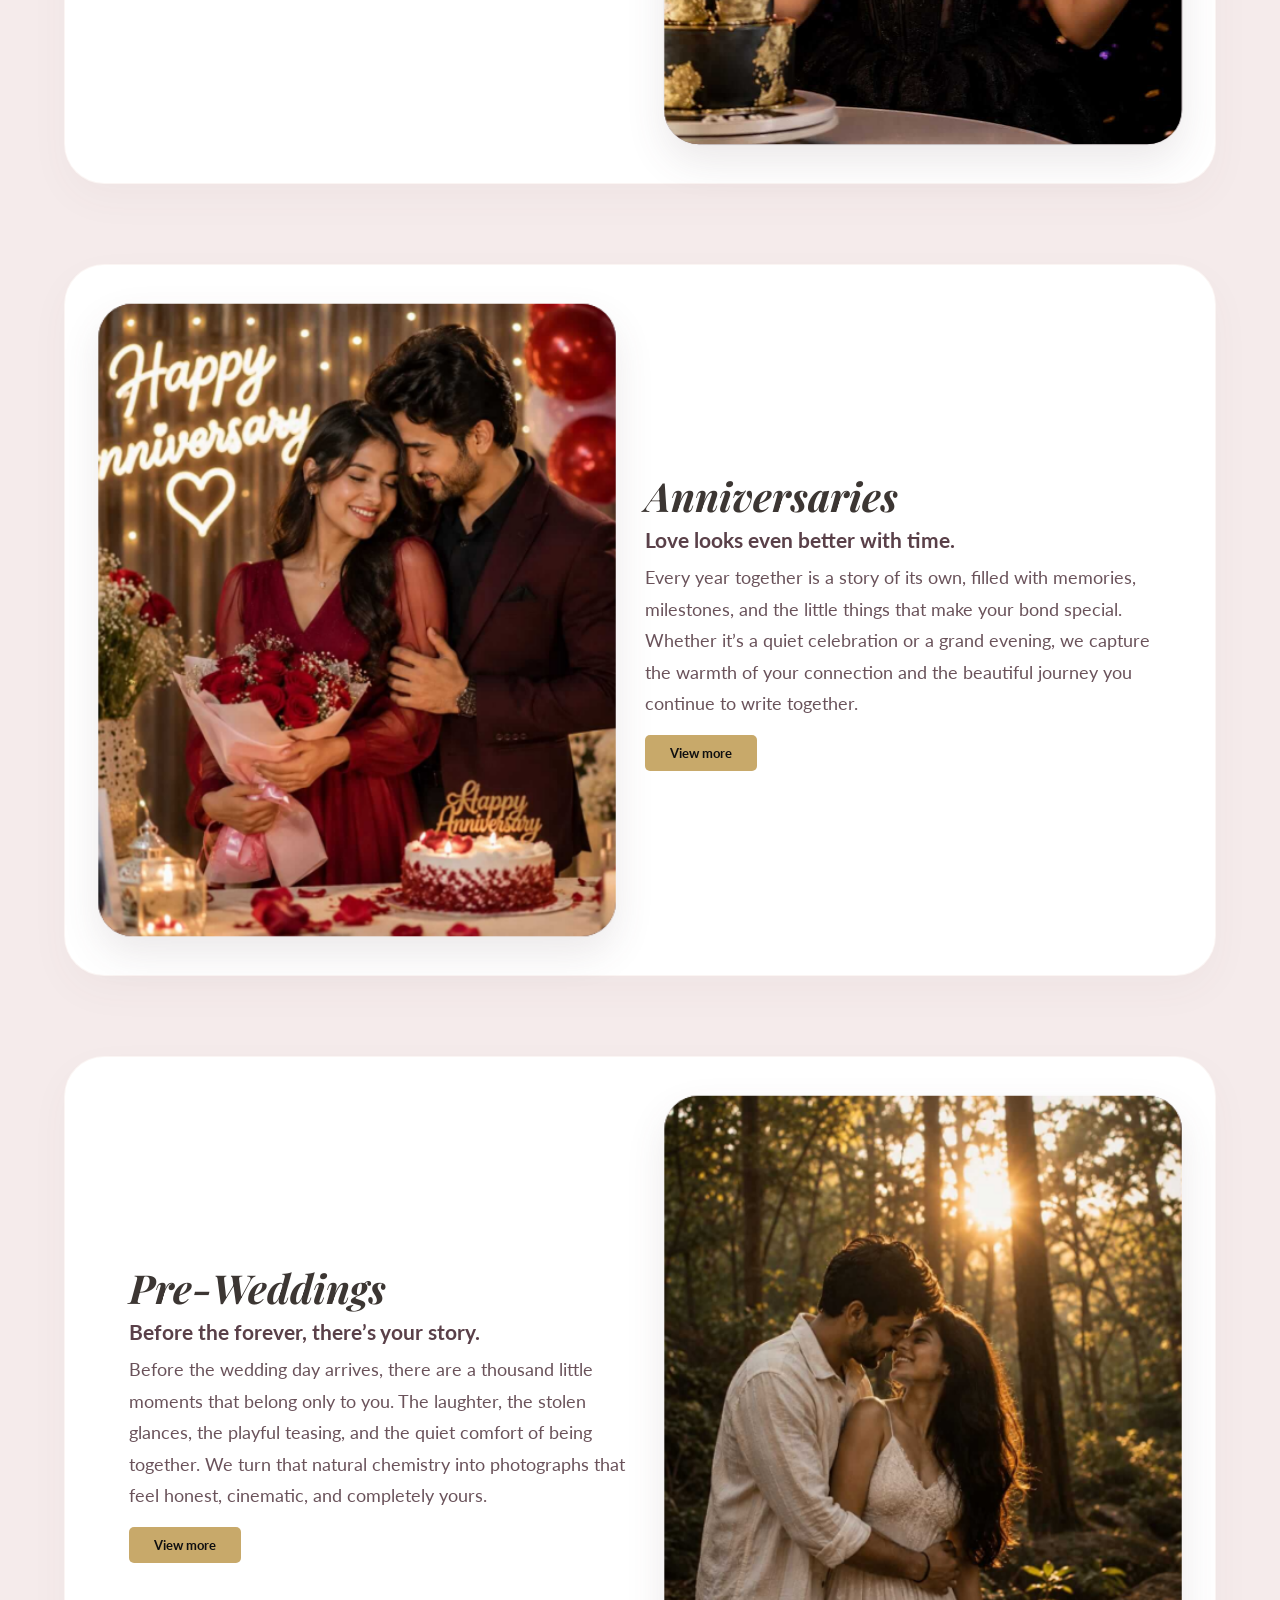
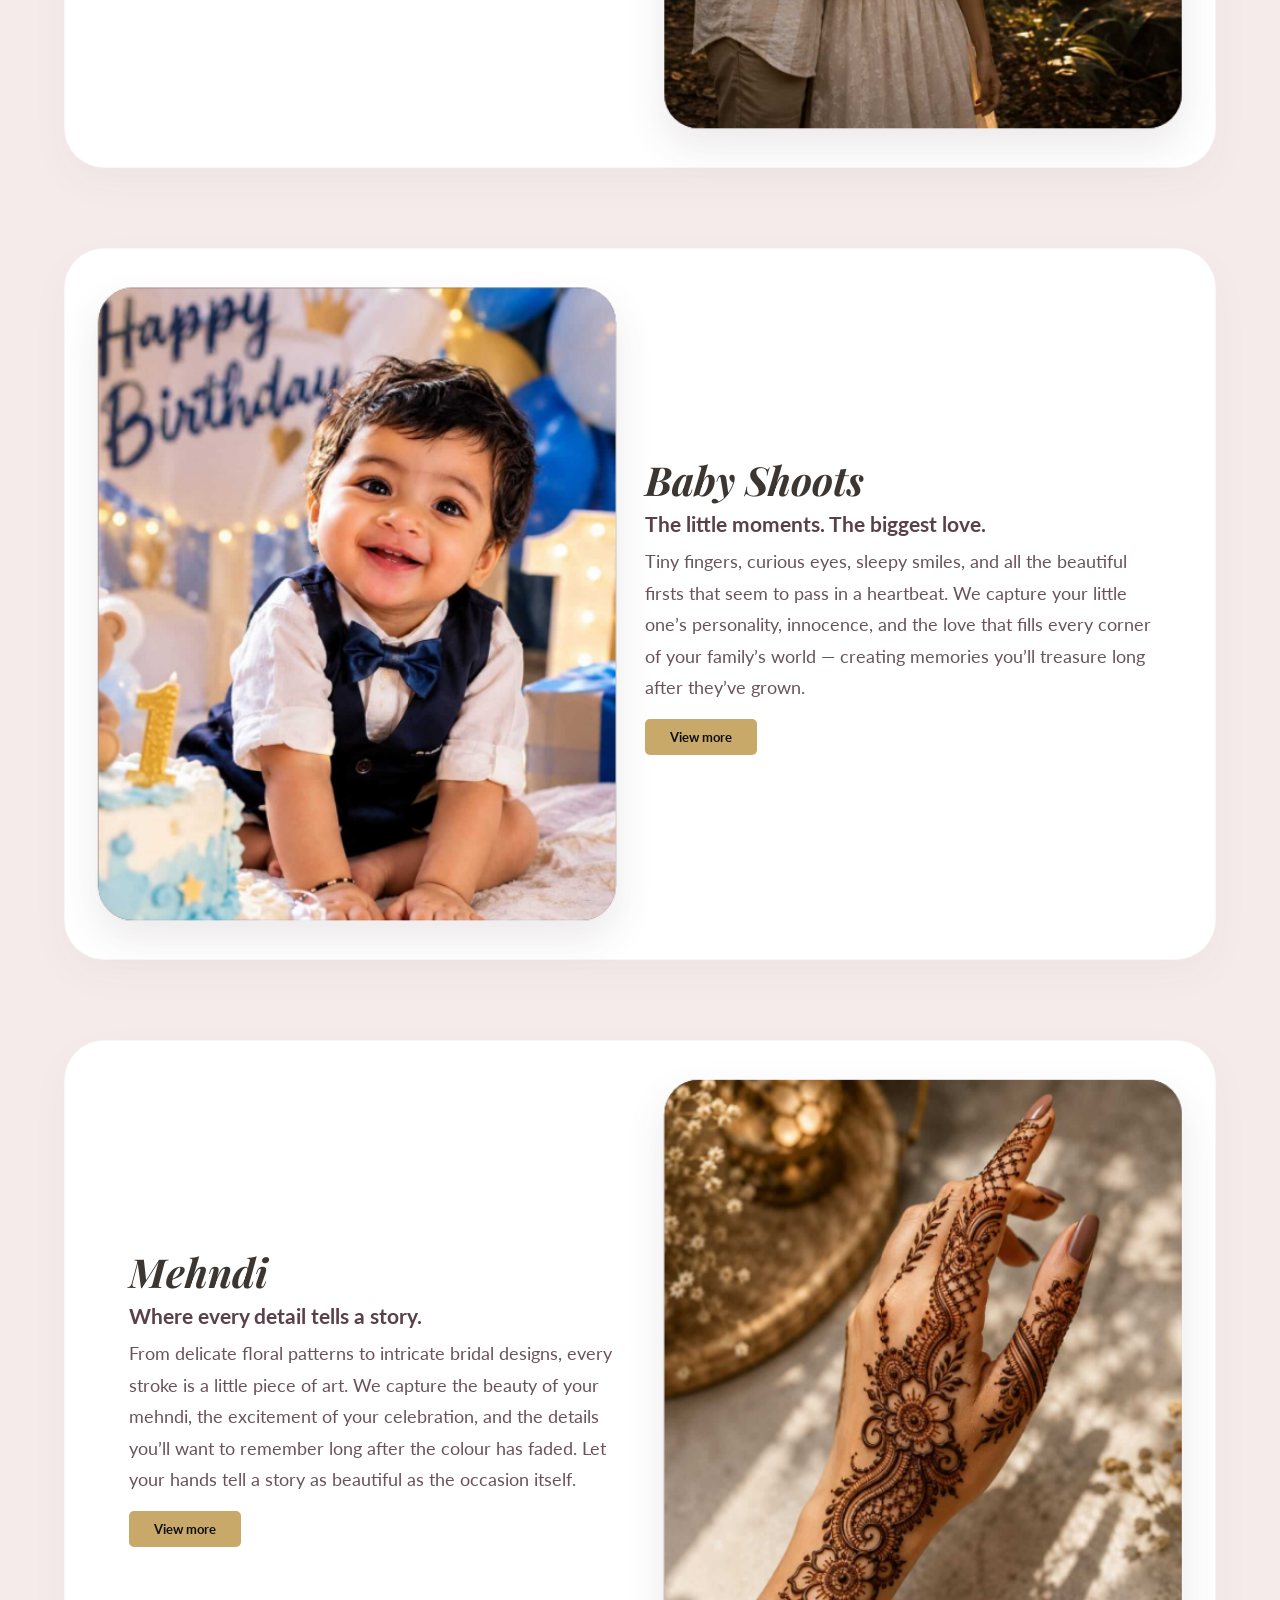
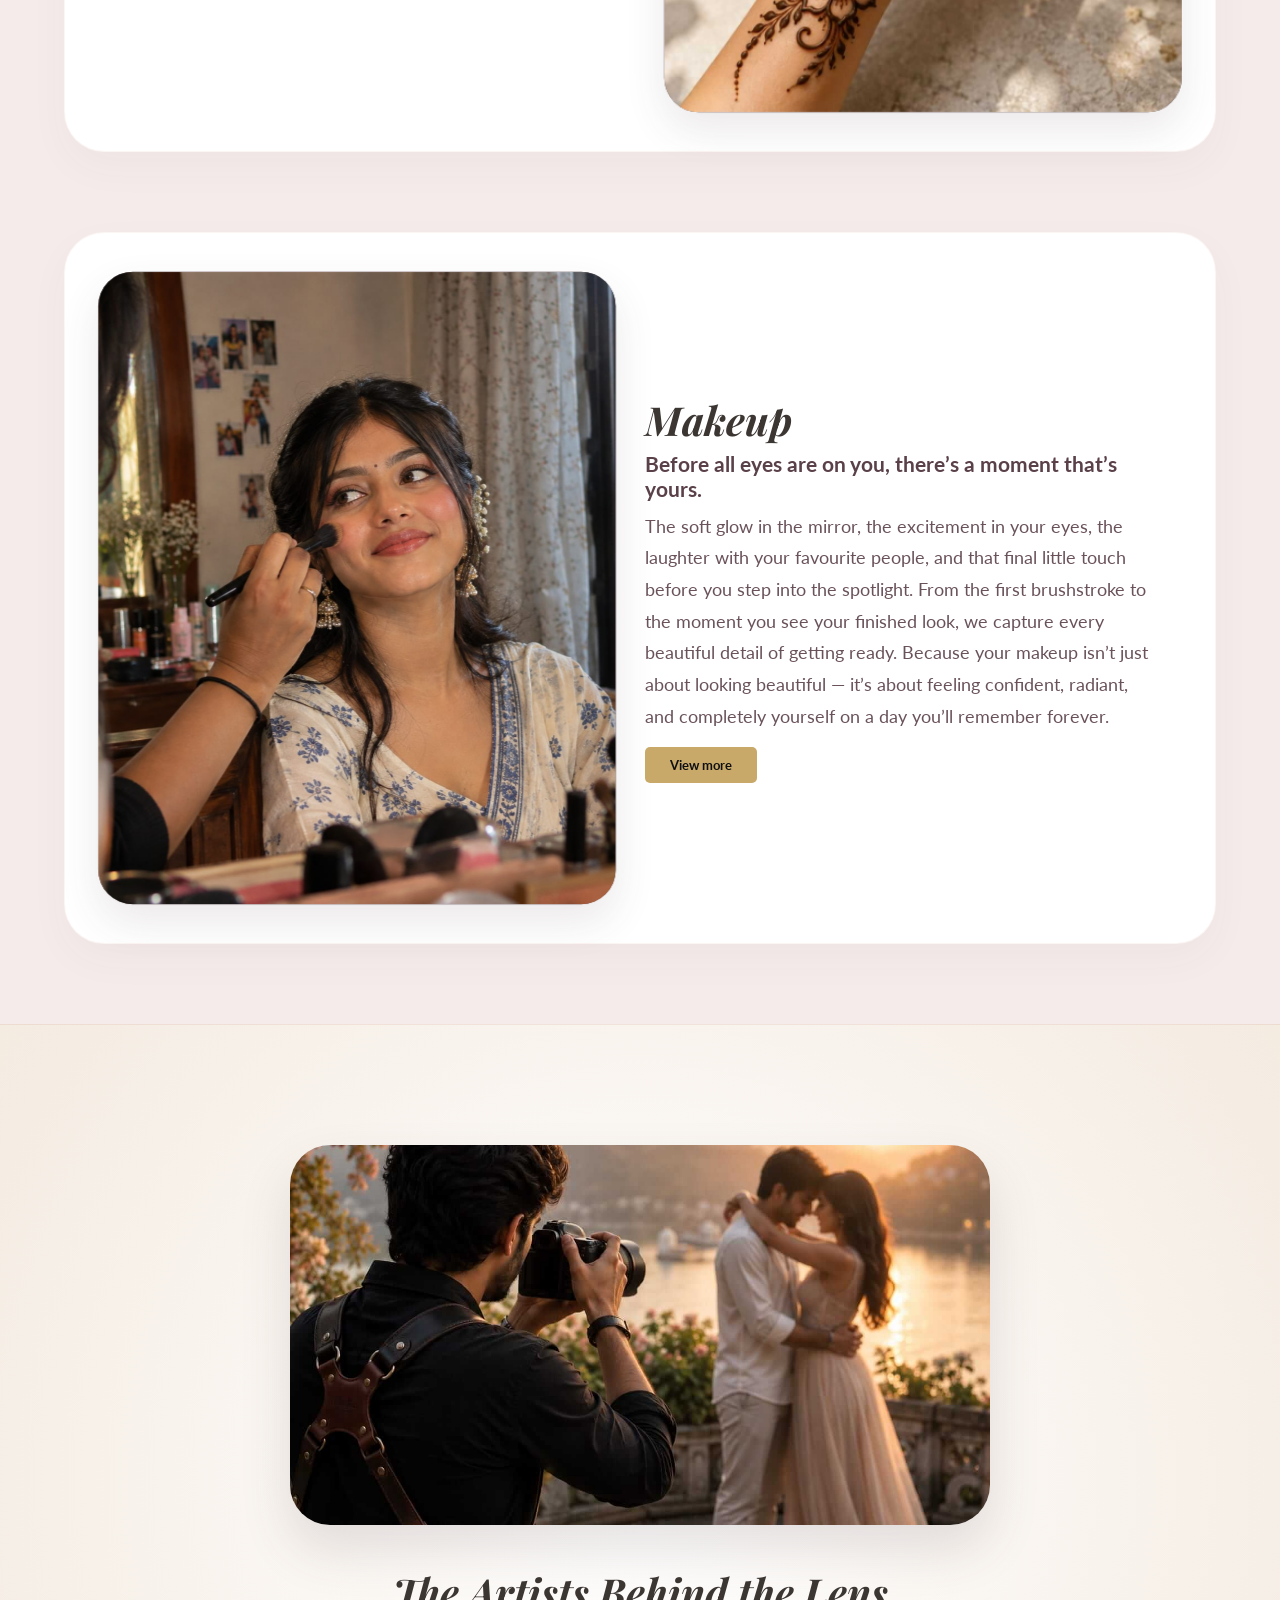
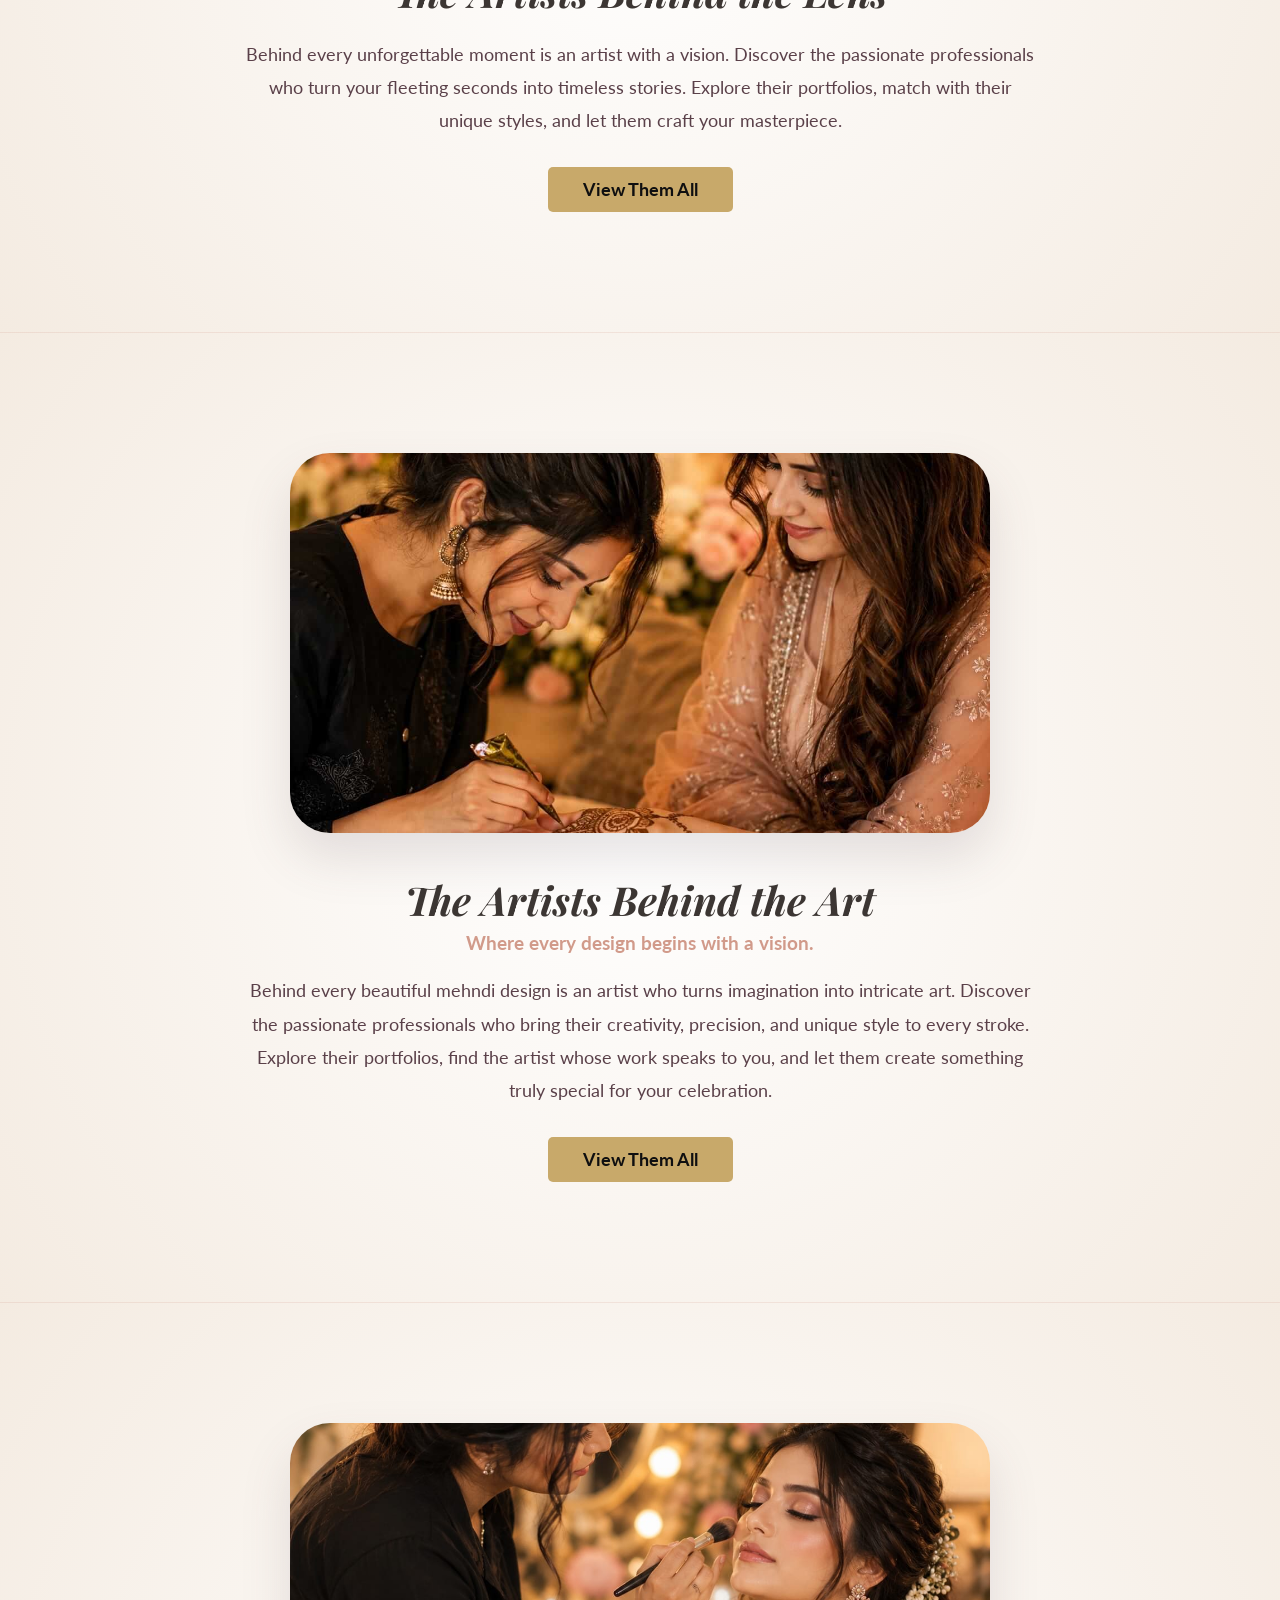
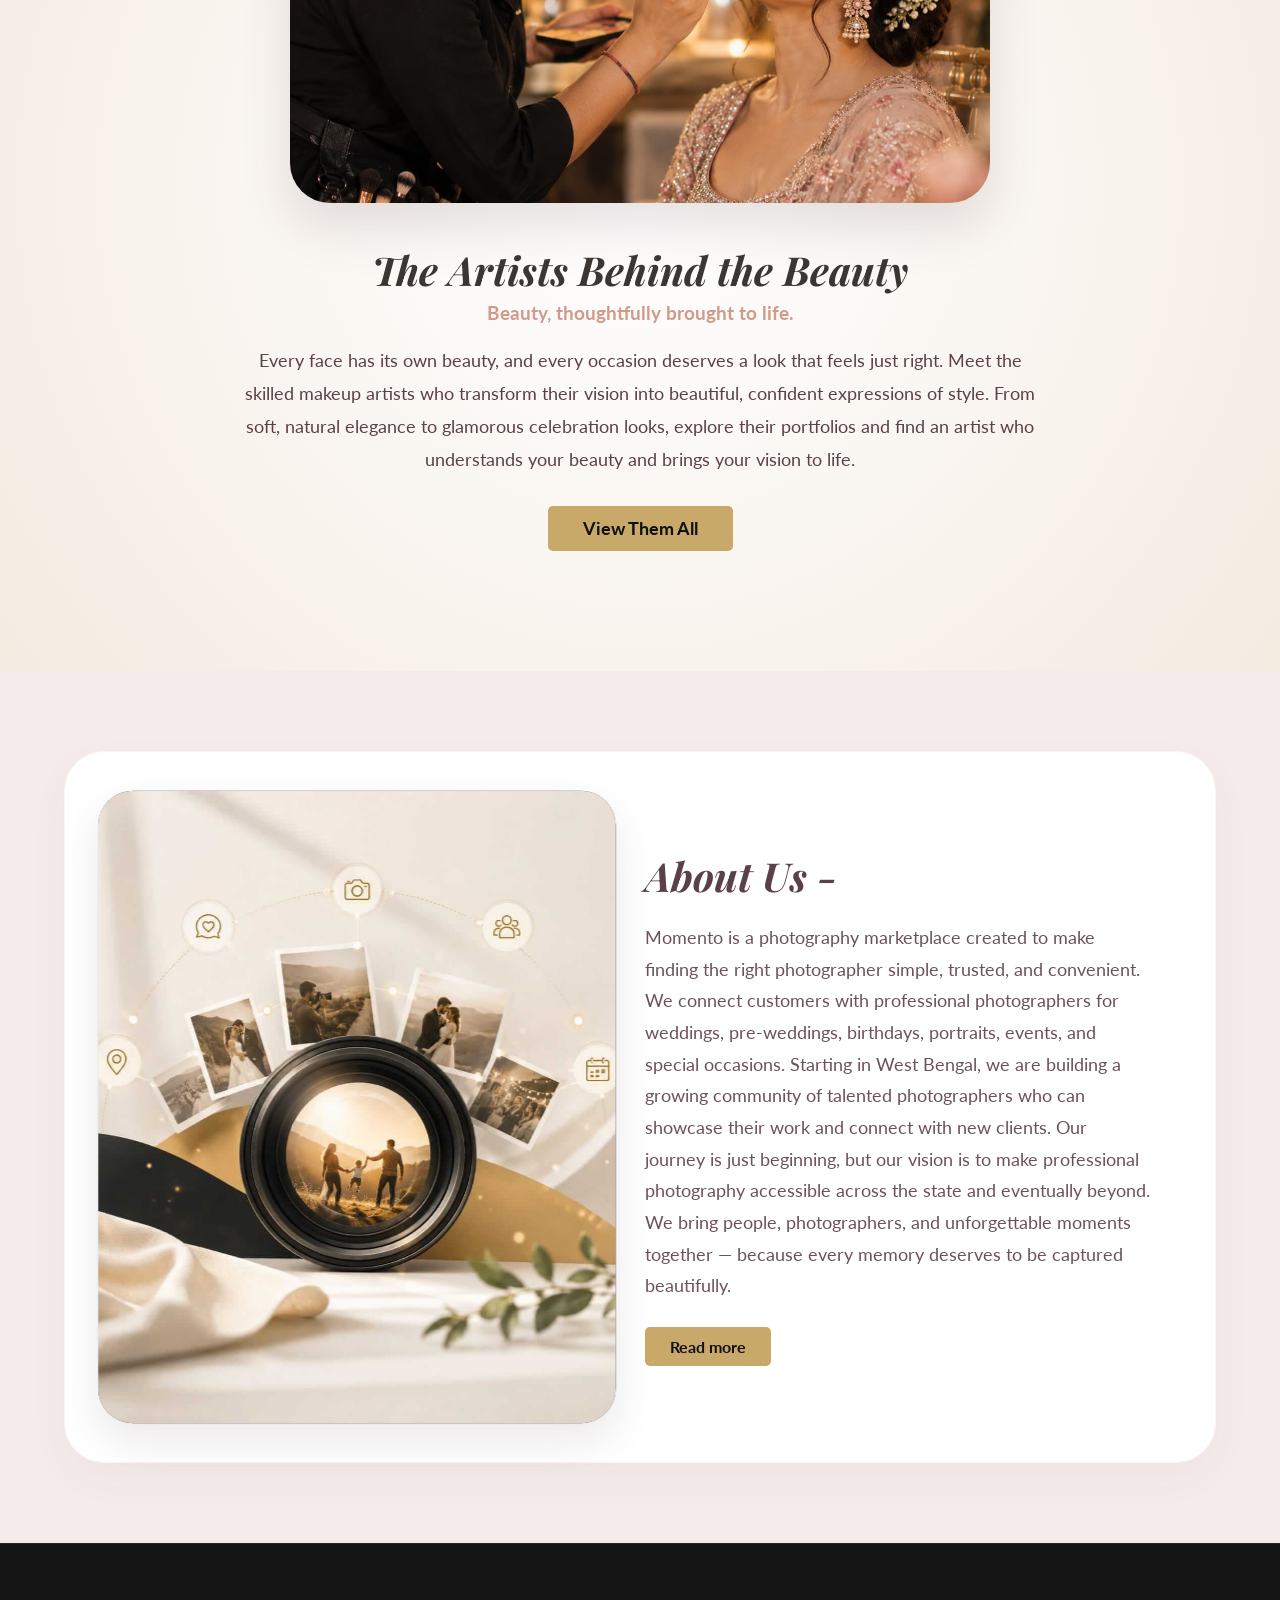
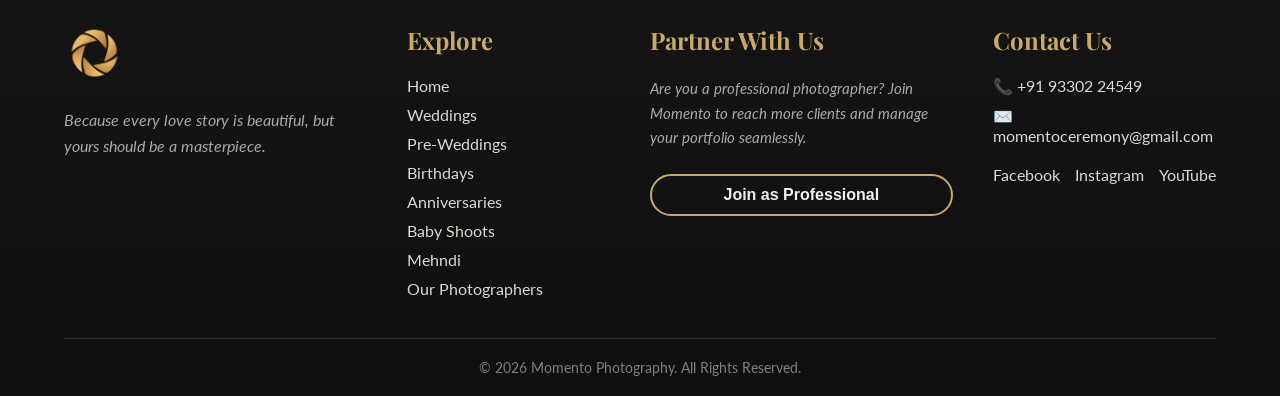
==== commit 84019701: "Update index.html" ====
--- a/index.html
+++ b/index.html
@@ -52,7 +52,7 @@
                         <a href="photographers.html?type=photographer">Photographers</a>
                         <a href="photographers.html?type=mehndi">Mehndi Artists</a>
                         <a href="photographers.html?type=makeup">Makeup Artists</a>
-                        <a href="photographers.html?type=all" style="color: var(--accent-color) !important; border-bottom: 1px solid rgba(200, 169, 106, 0.2);">All Professionals</a>
+                        <a href="photographers.html?type=all">All Professionals</a>
                     </div>
                 </div>
 
@@ -119,7 +119,7 @@
                 <a href="photographers.html?type=photographer" onclick="toggleMenu()">Photographers</a>
                 <a href="photographers.html?type=mehndi" onclick="toggleMenu()">Mehndi Artists</a>
                 <a href="photographers.html?type=makeup" onclick="toggleMenu()">Makeup Artists</a>
-                <a href="photographers.html?type=all" onclick="toggleMenu()" style="color: var(--accent-color); font-weight: bold;">All Professionals</a>
+                <a href="photographers.html?type=all" onclick="toggleMenu()">All Professionals</a>
             </div>
     
             <a href="#" onclick="handleBookNow(); return false;">Book an Artist</a>
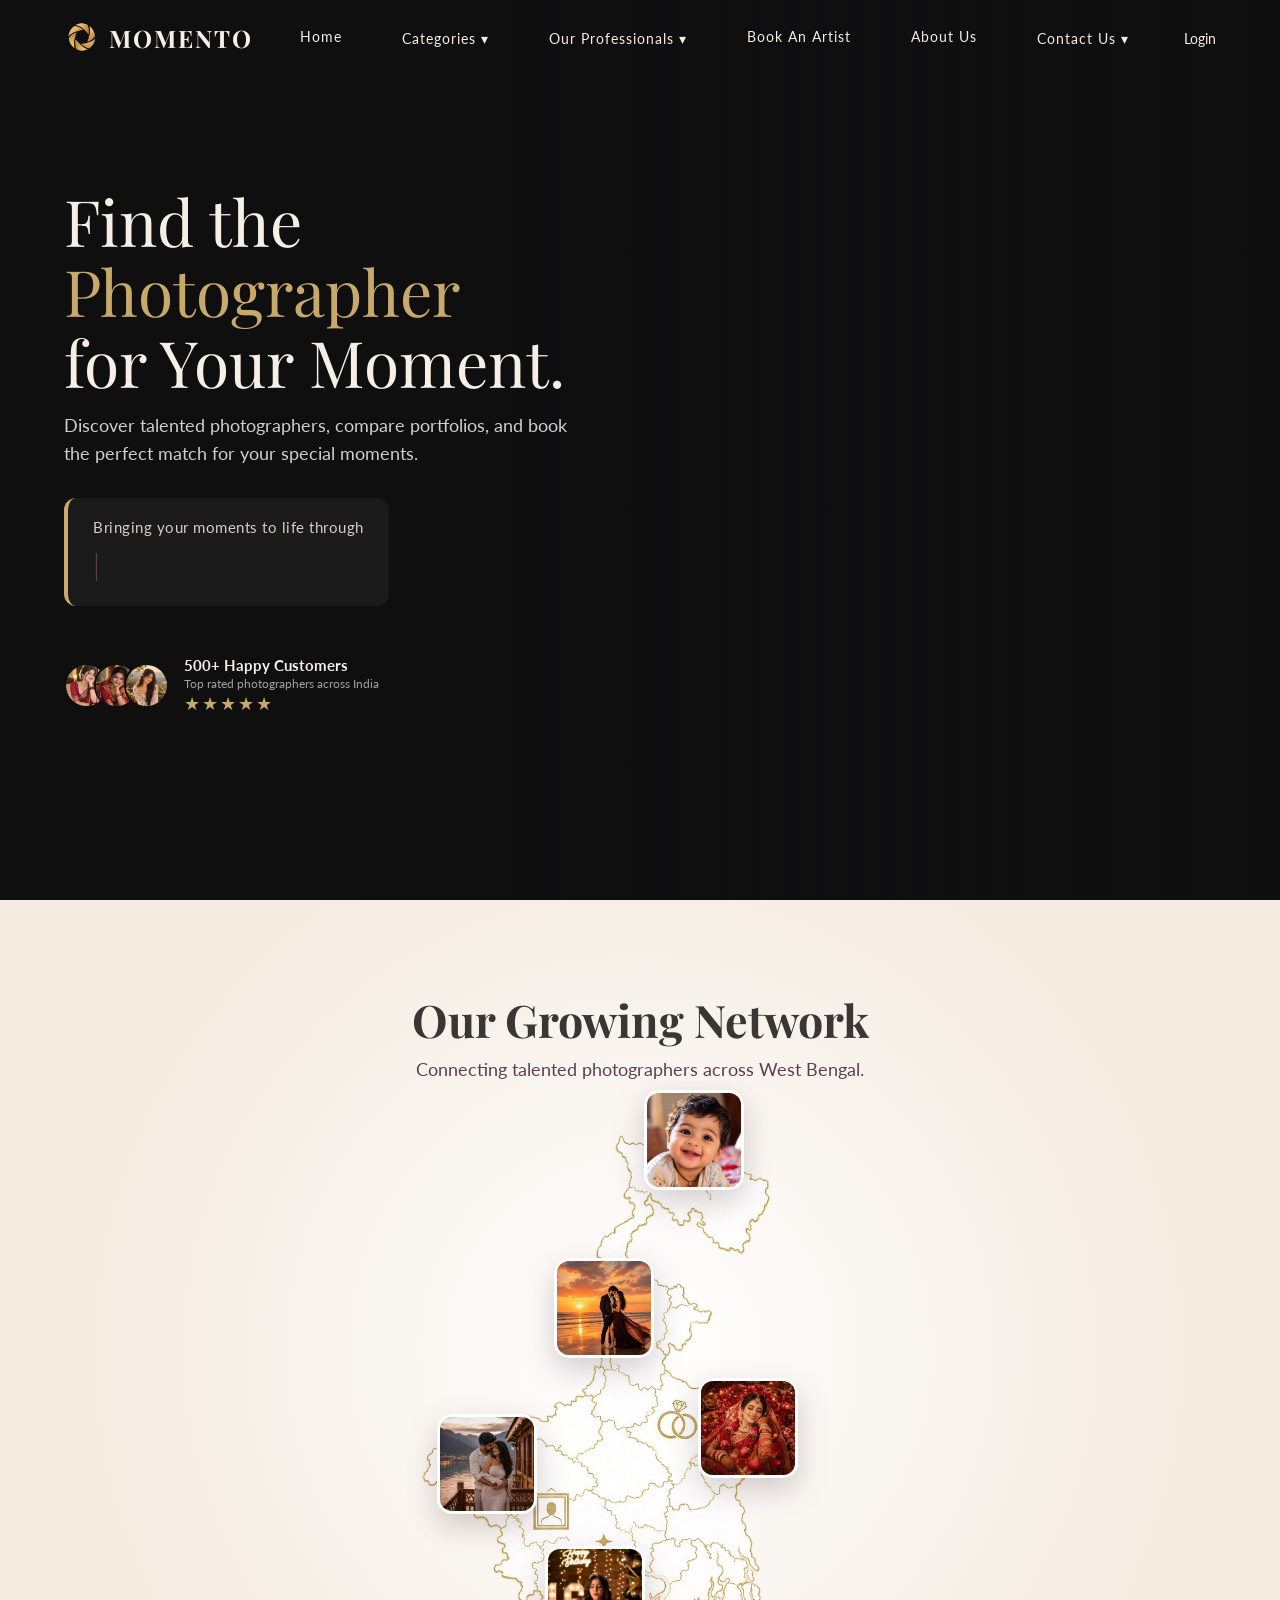
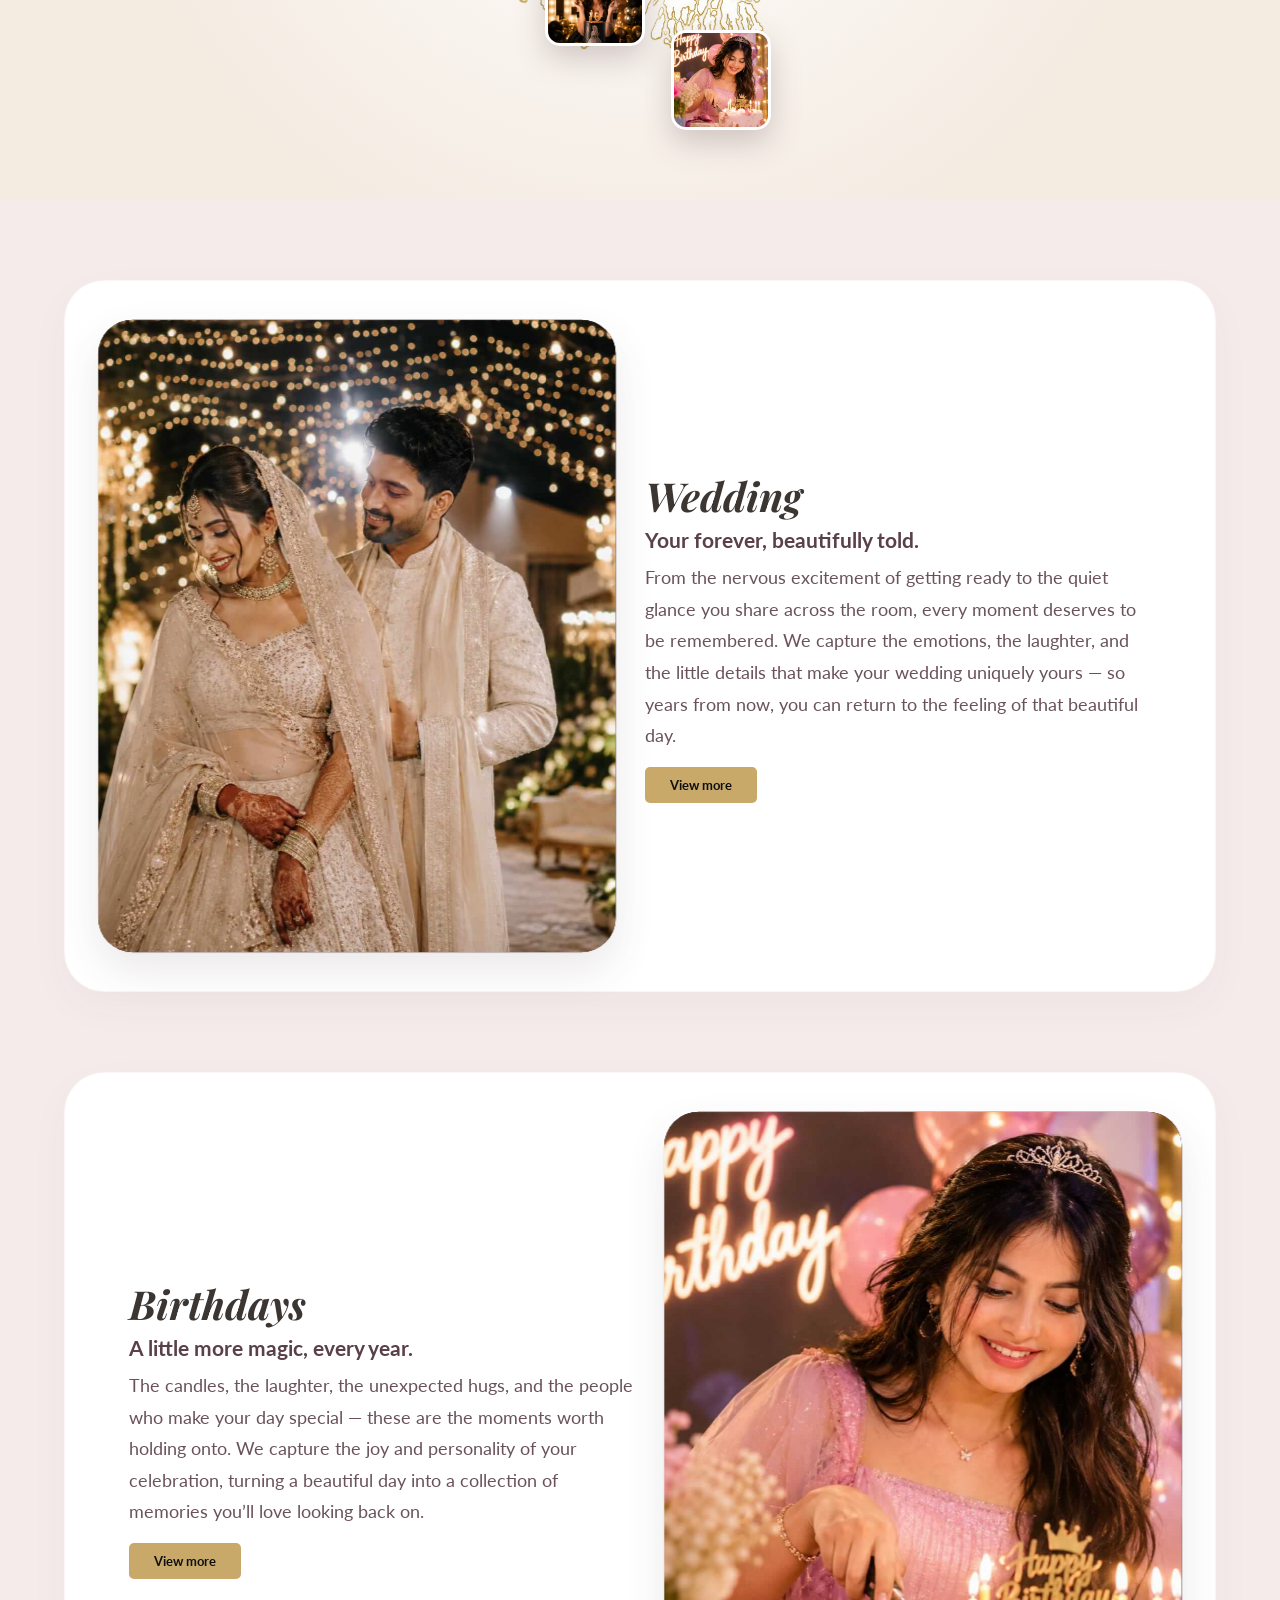
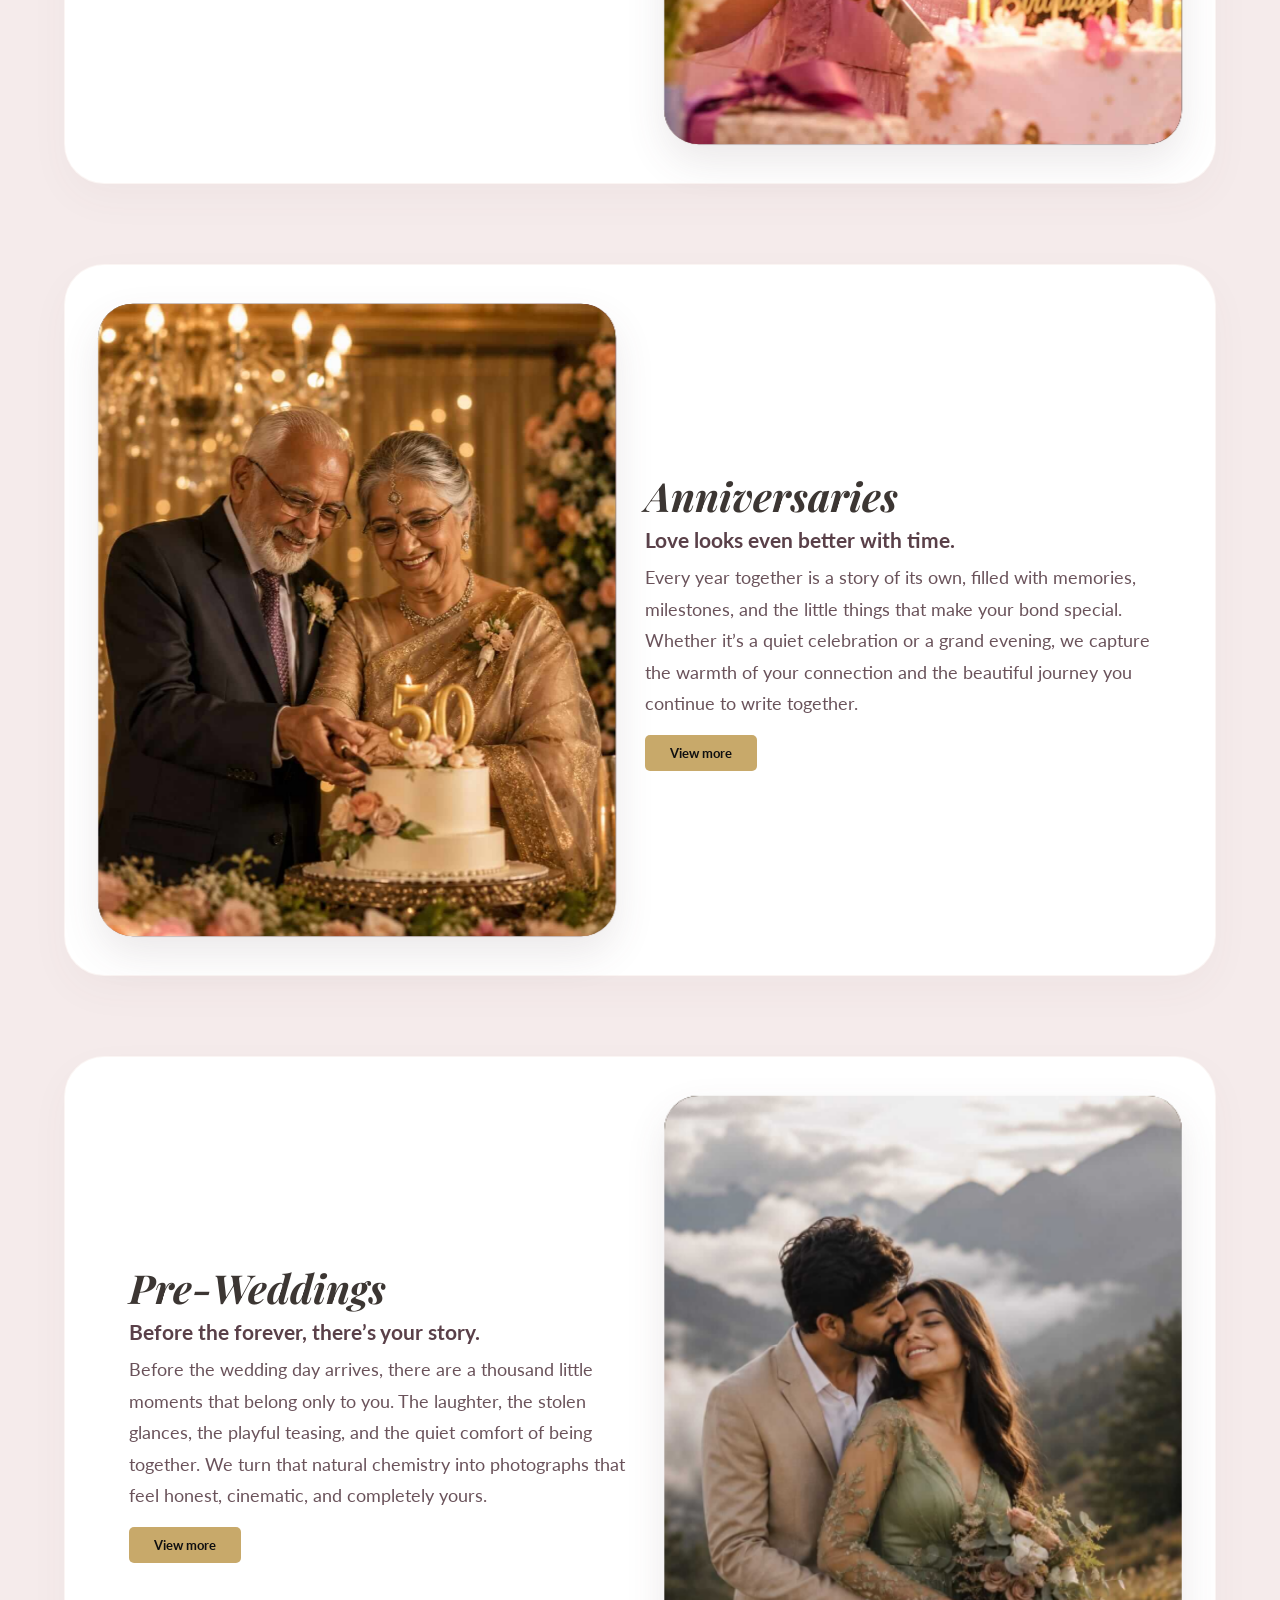
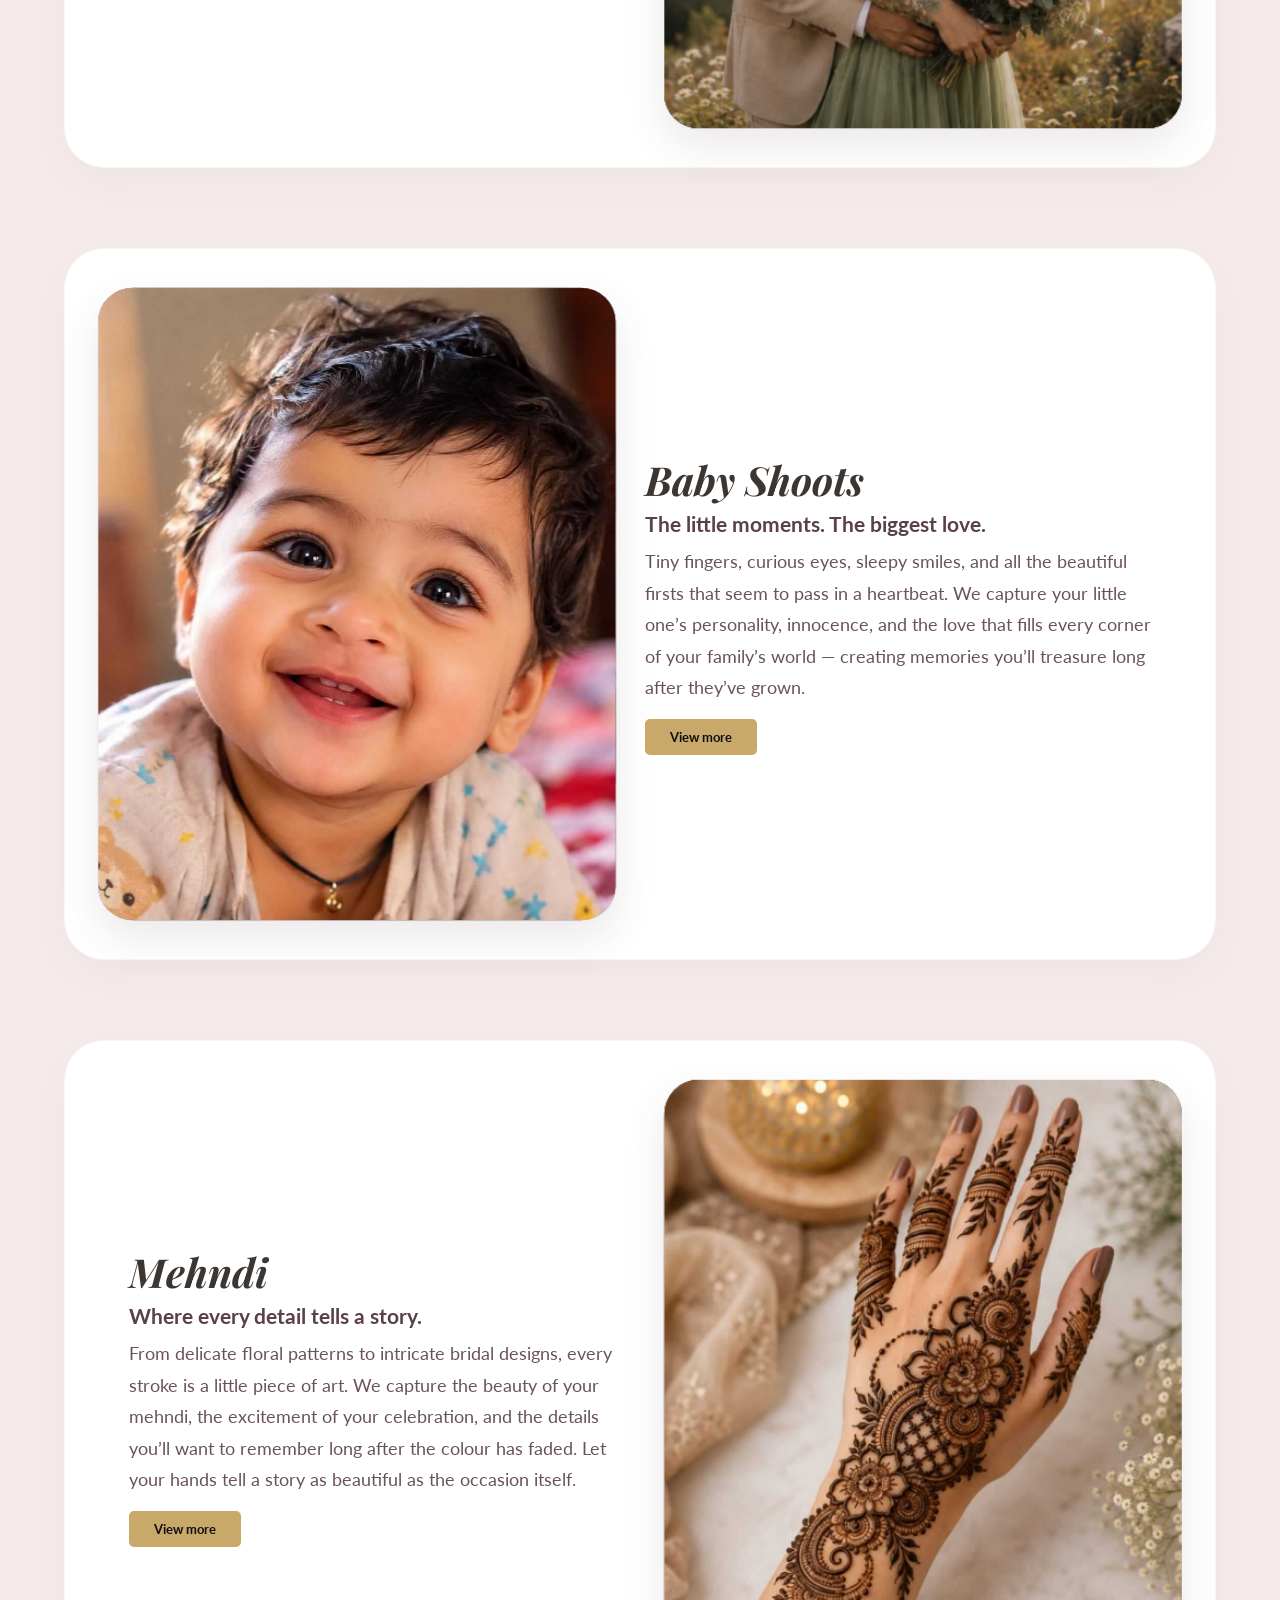
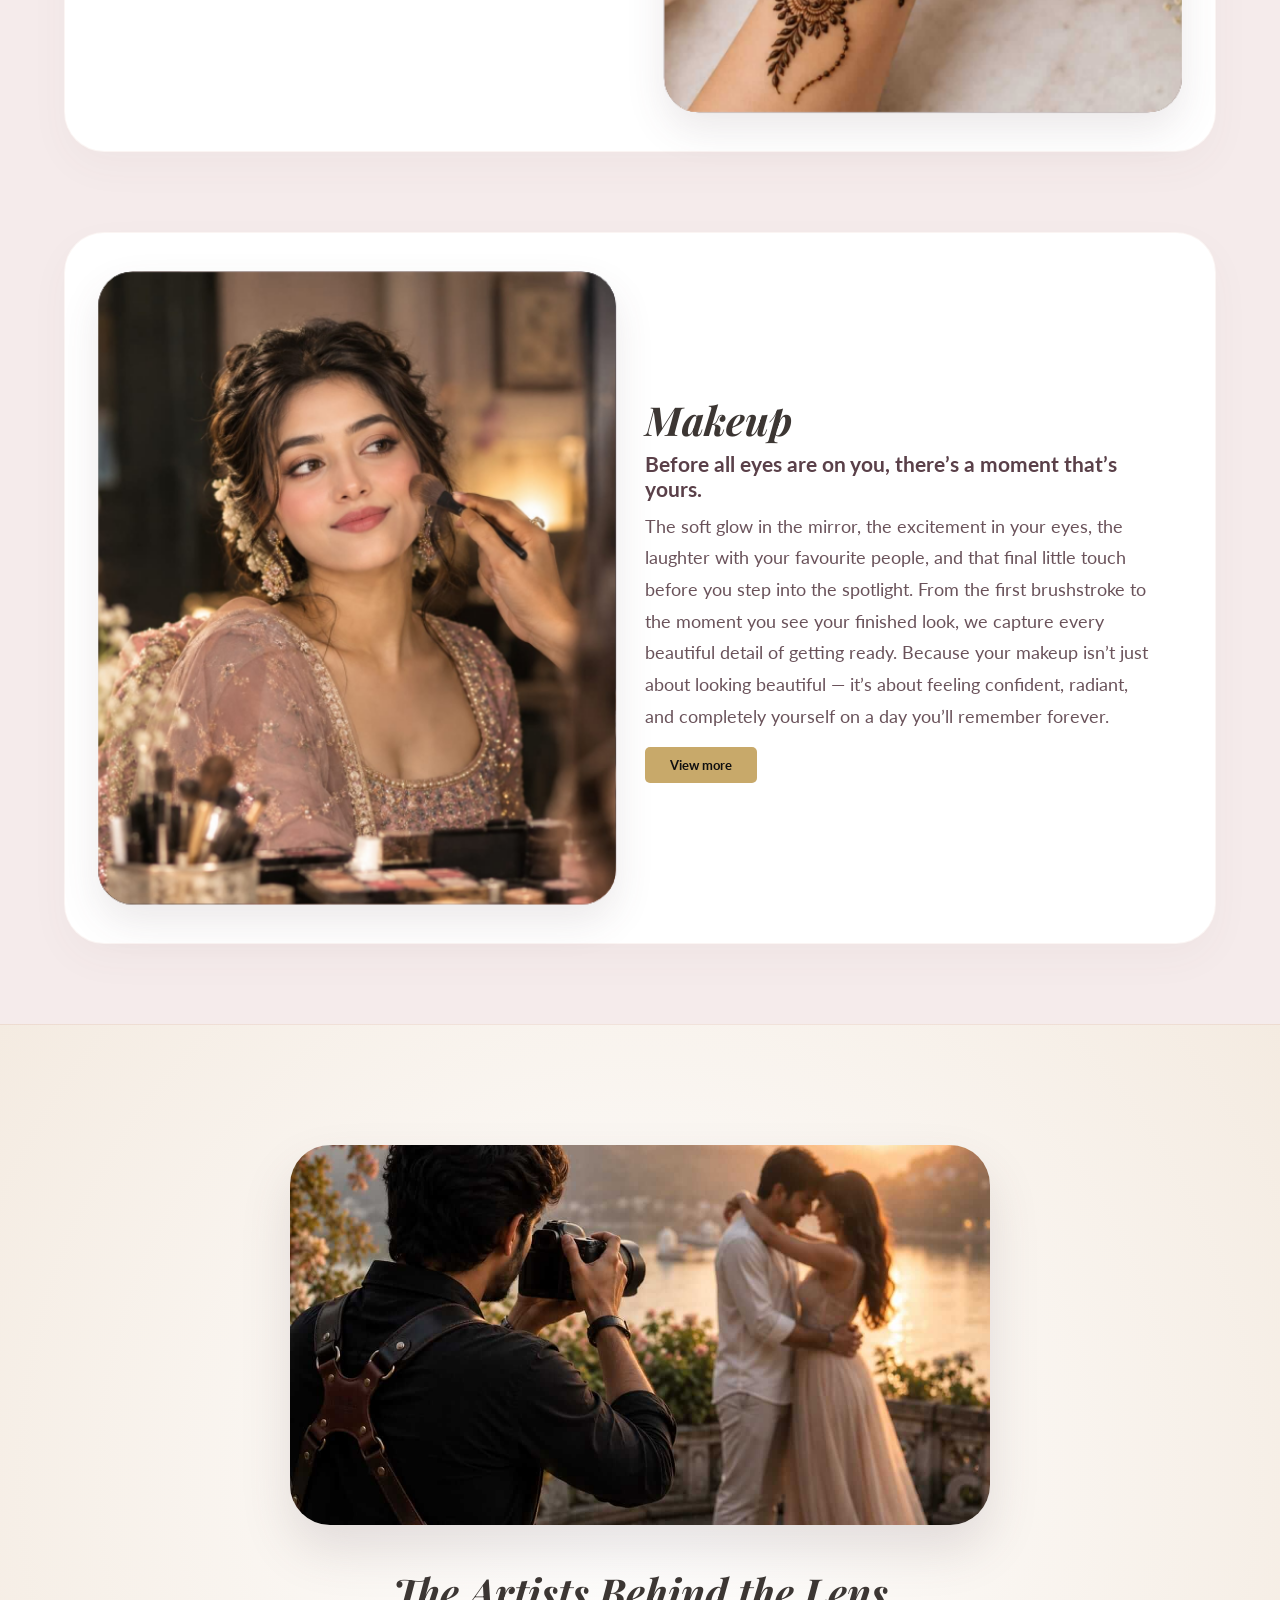
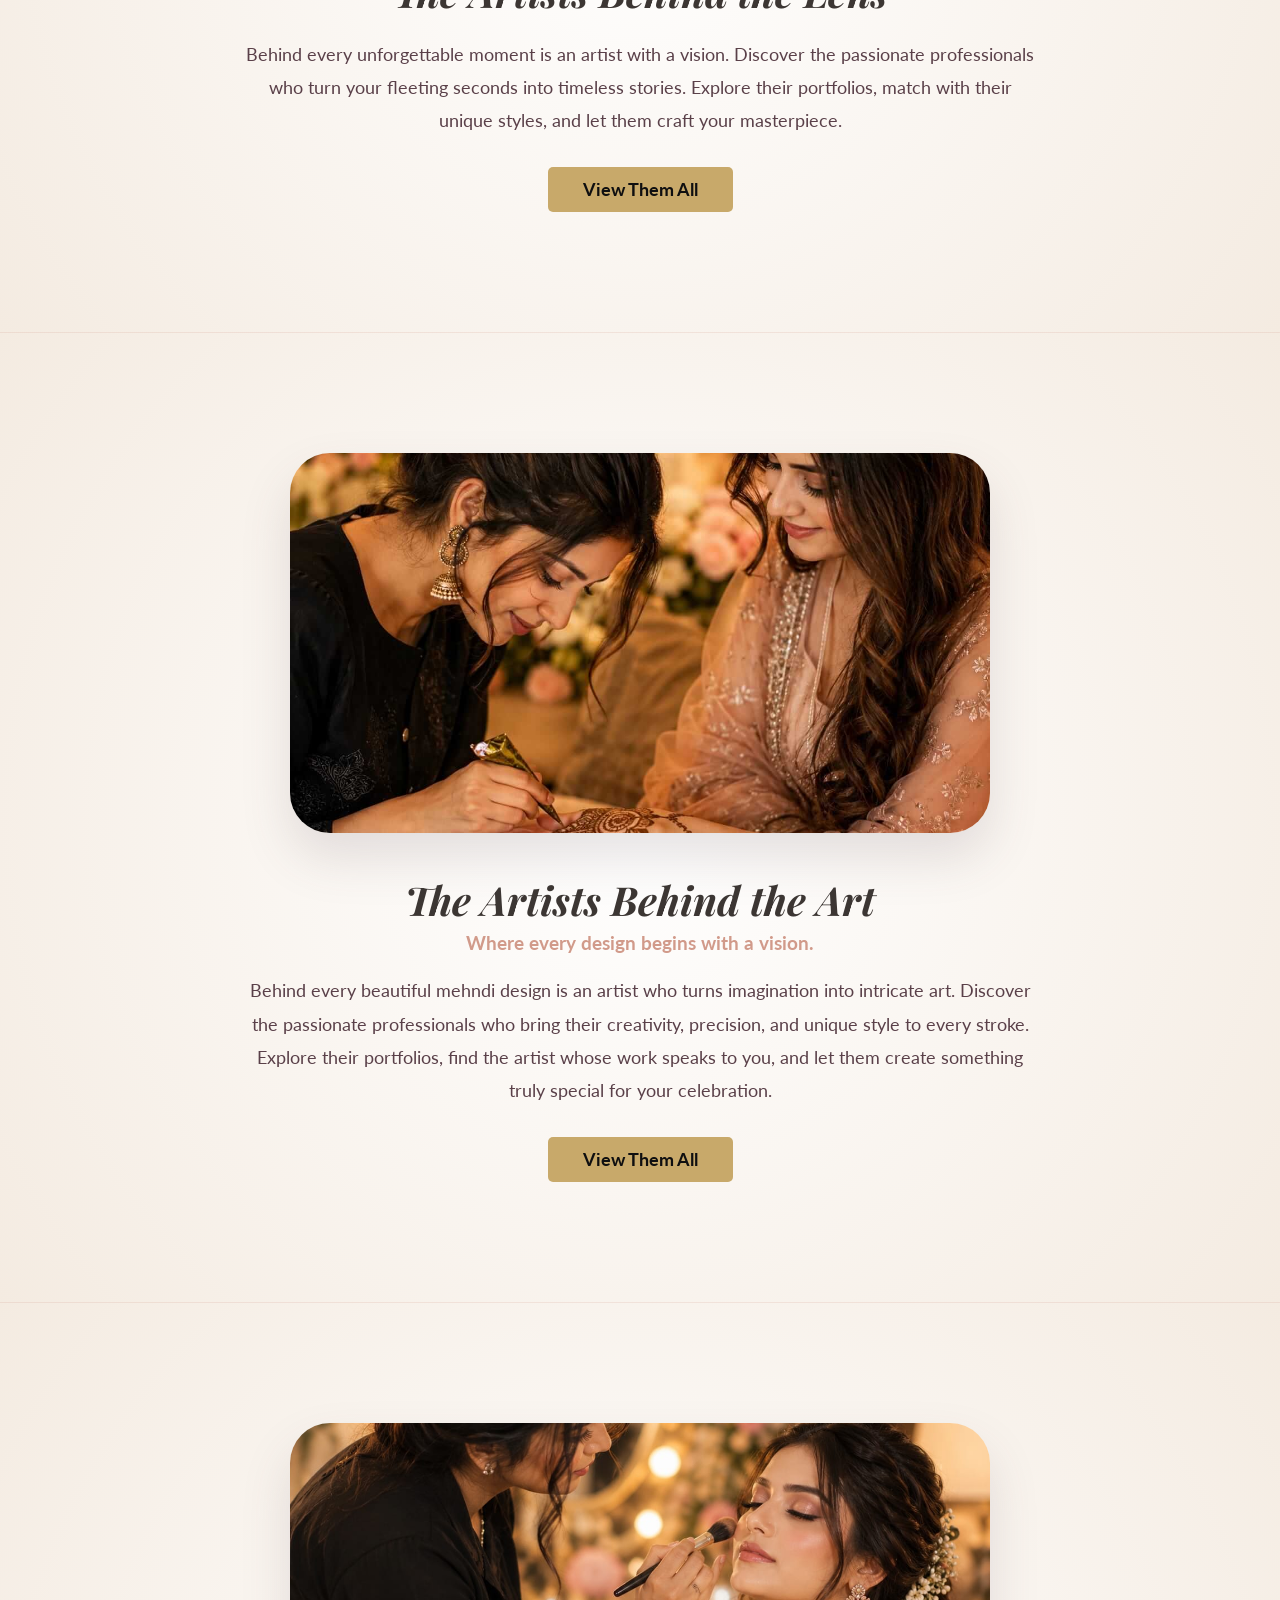
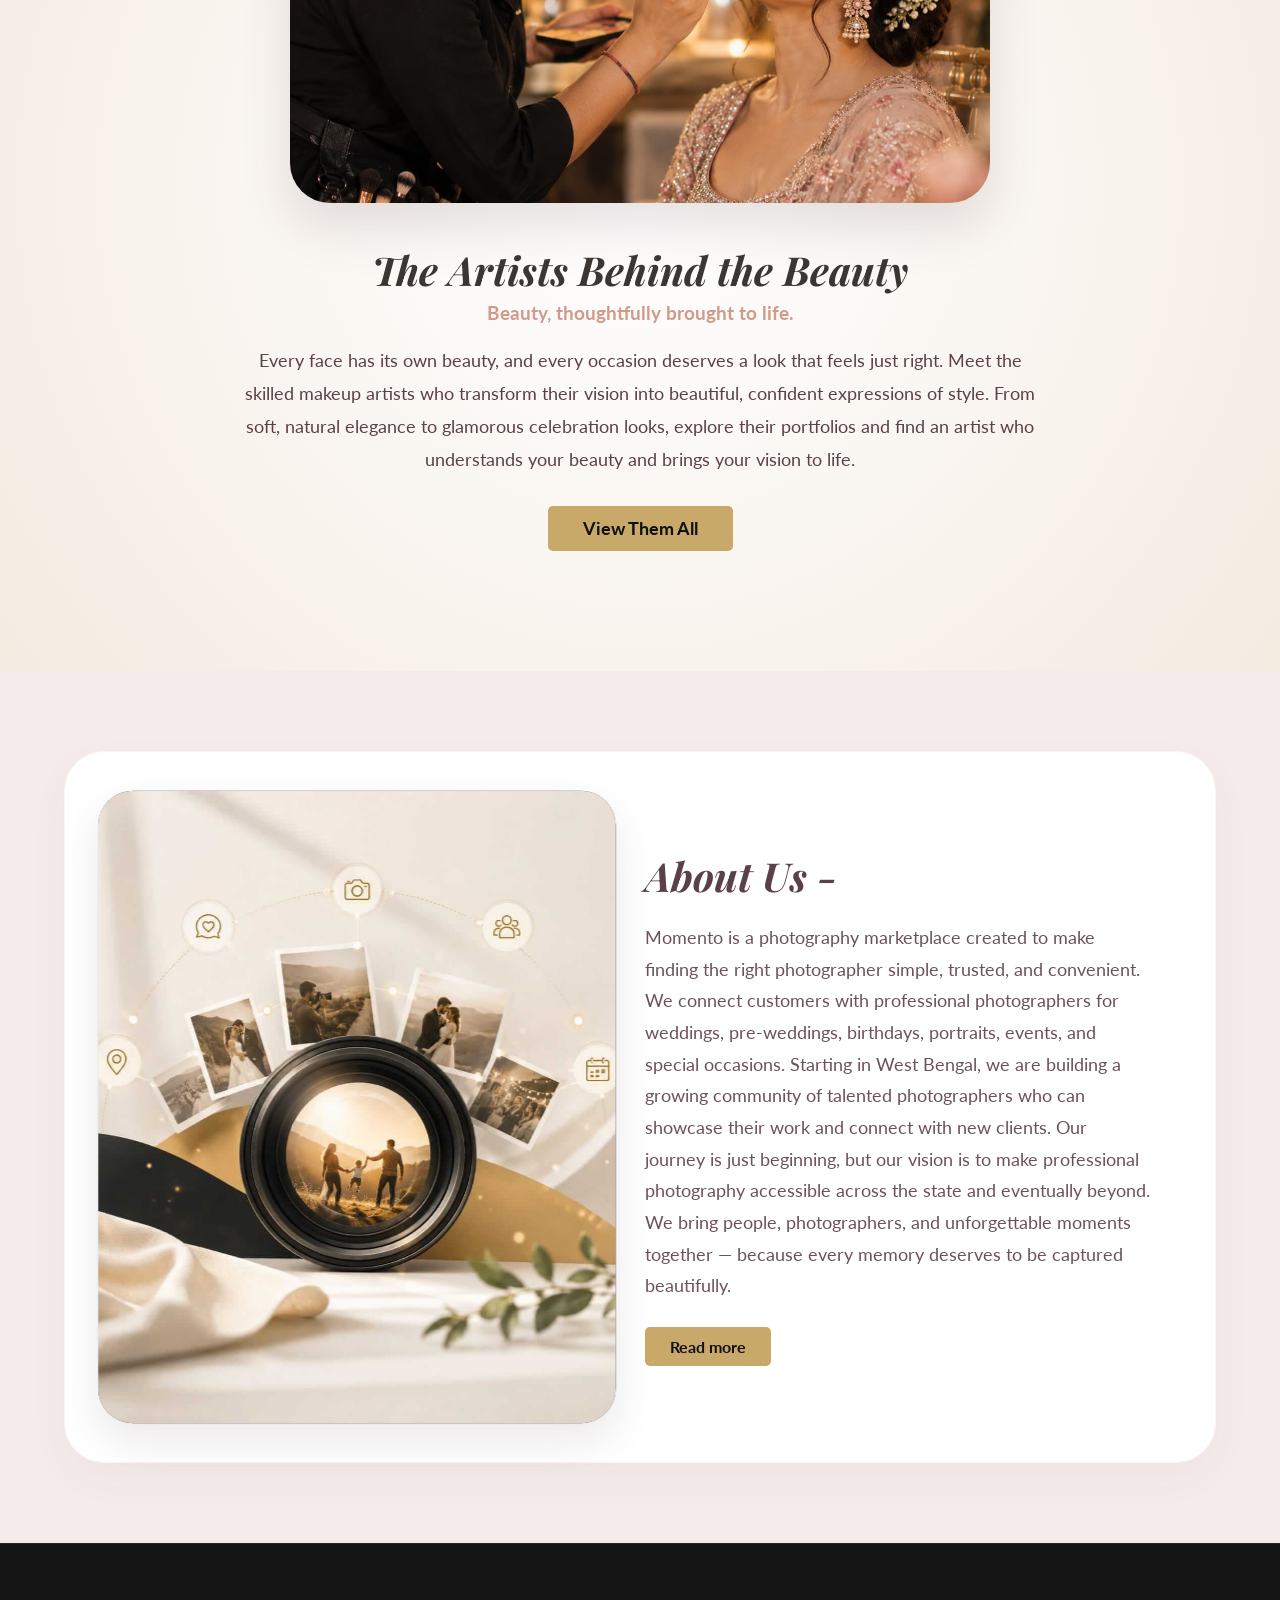
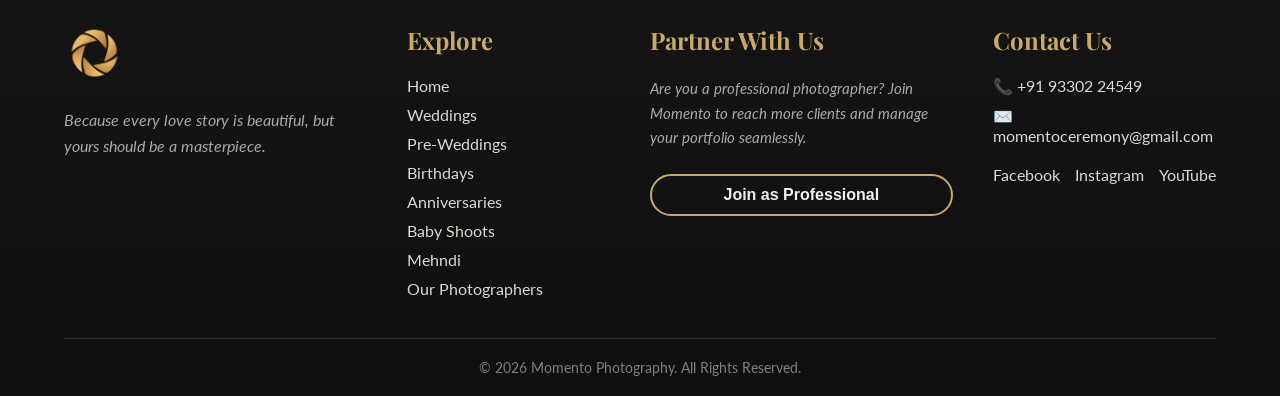
==== commit 5a2d999e: "Update index.html" ====
--- a/index.html
+++ b/index.html
@@ -4,6 +4,18 @@
     <meta charset="UTF-8">
     <meta name="viewport" content="width=device-width, initial-scale=1.0">
     <title>Momento Photography | Every Moment. Forever.</title>
+    <!-- MAINTENANCE MODE INTERCEPTOR -->
+    <script>
+        fetch('https://api.momentoo.in/api/system/status')
+            .then(response => response.json())
+            .then(data => {
+                // If maintenance is true, instantly redirect them to the video page
+                if (data.maintenance === true) {
+                    window.location.href = 'maintenance.html';
+                }
+            })
+            .catch(error => console.error('System check bypassed.'));
+    </script>
     <link rel="icon" type="image/png" href="Stock/logo.png">
     <link rel="stylesheet" href="style.css?v=2.1">
     <link href="https://fonts.googleapis.com/css2?family=Playfair+Display:ital,wght@0,400;0,700;1,400&family=Lato:wght@300;400&display=swap" rel="stylesheet">
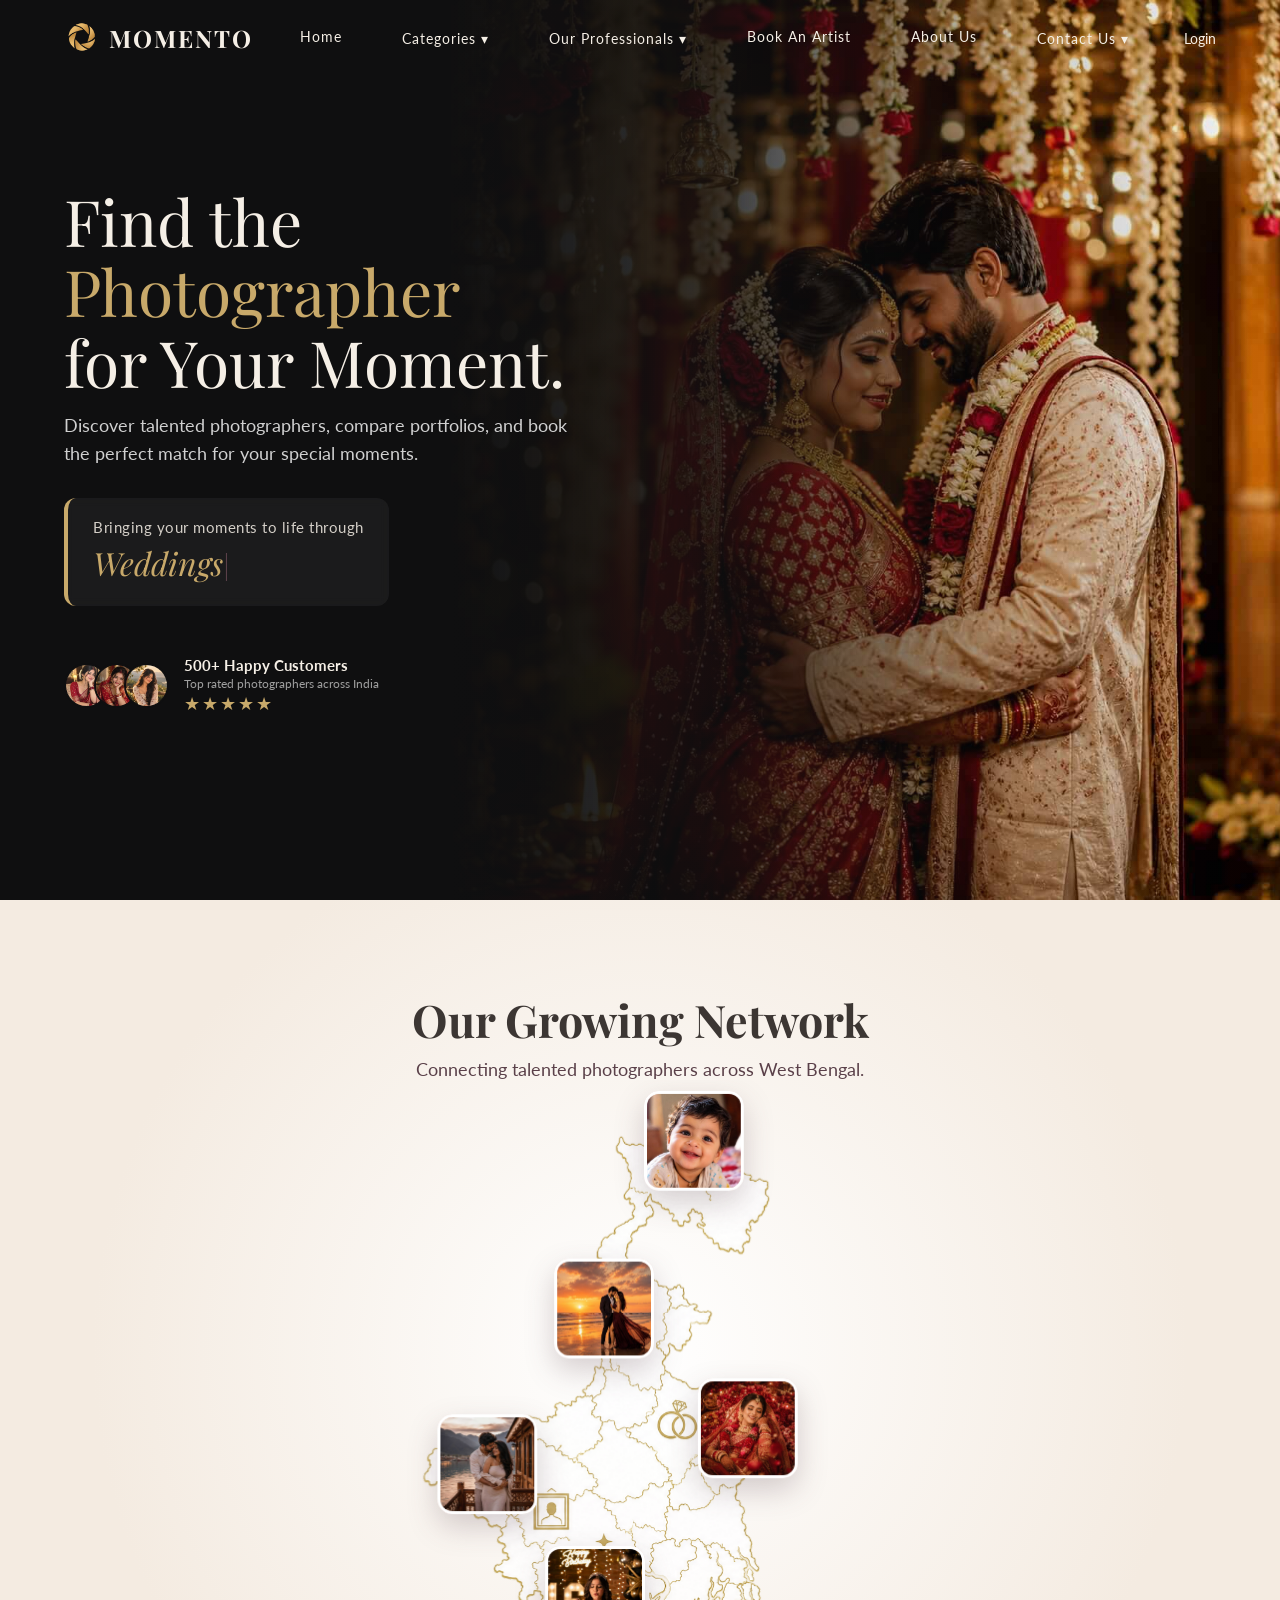
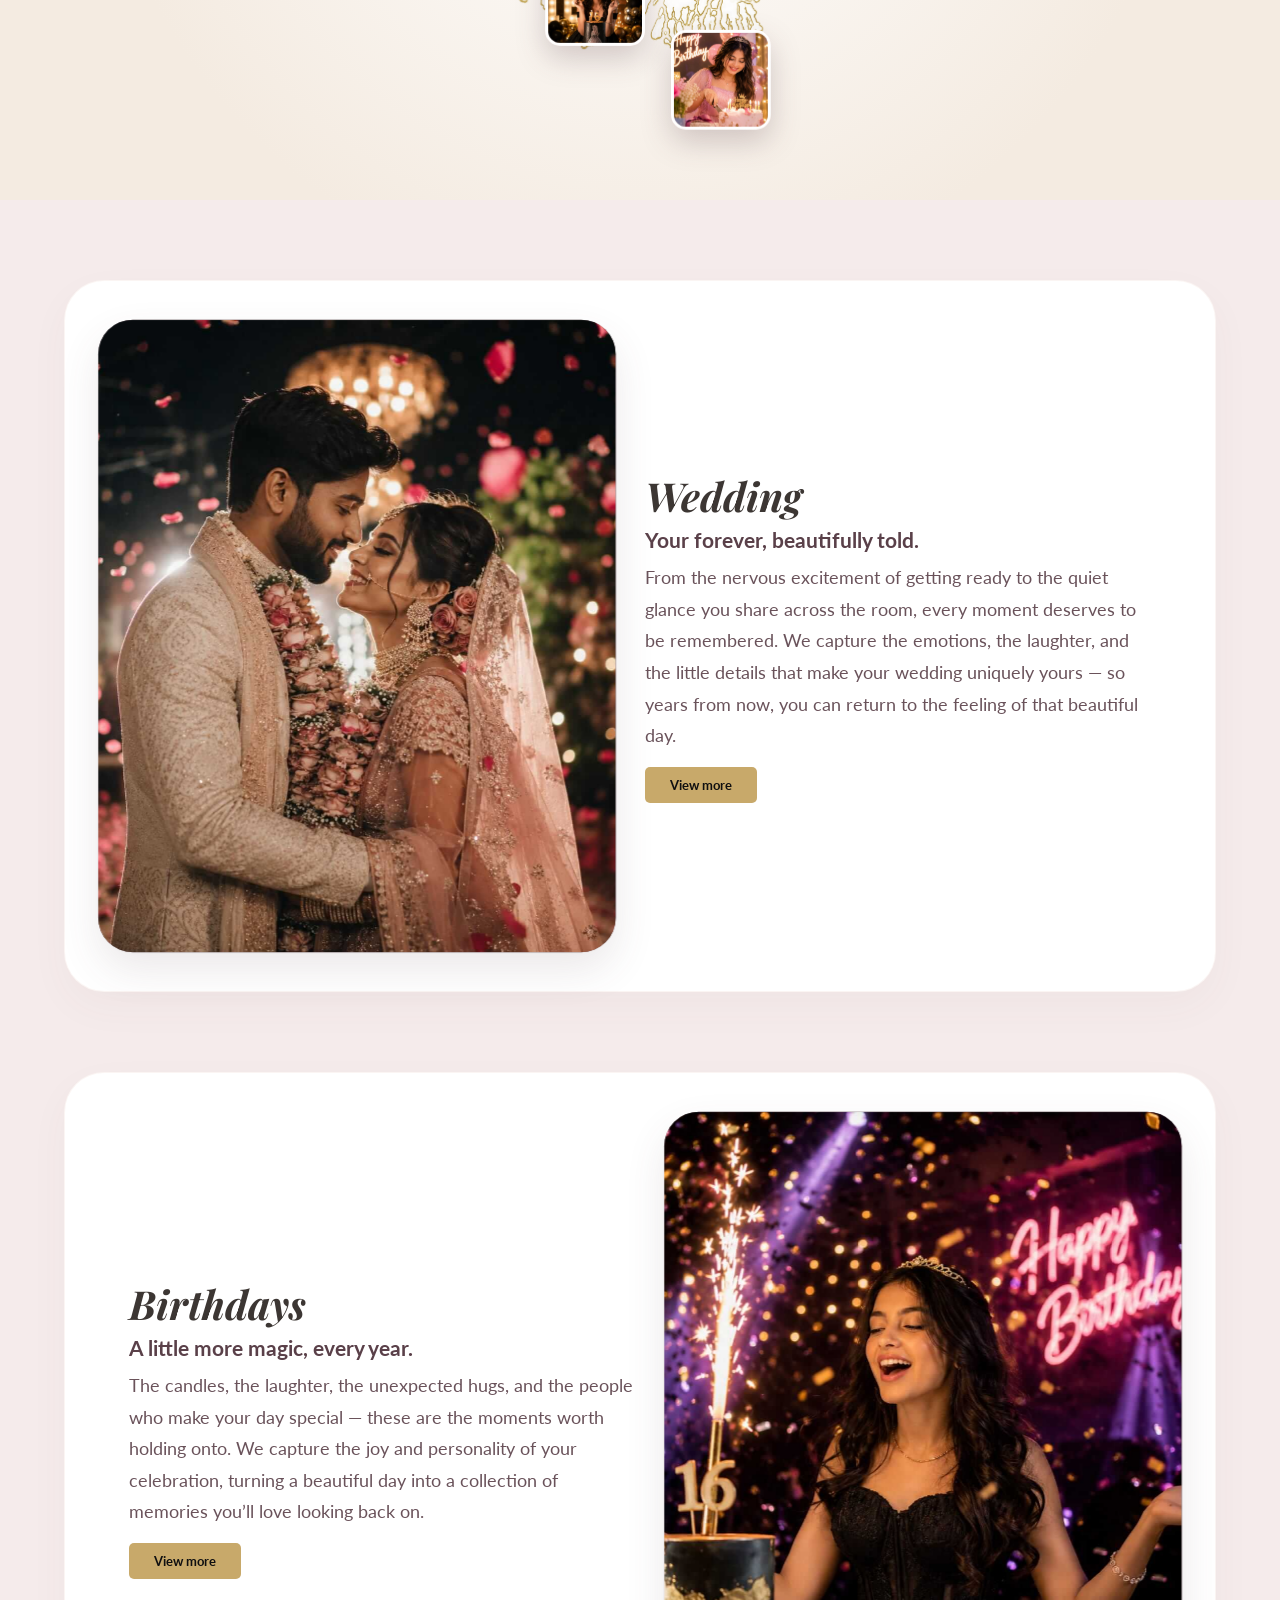
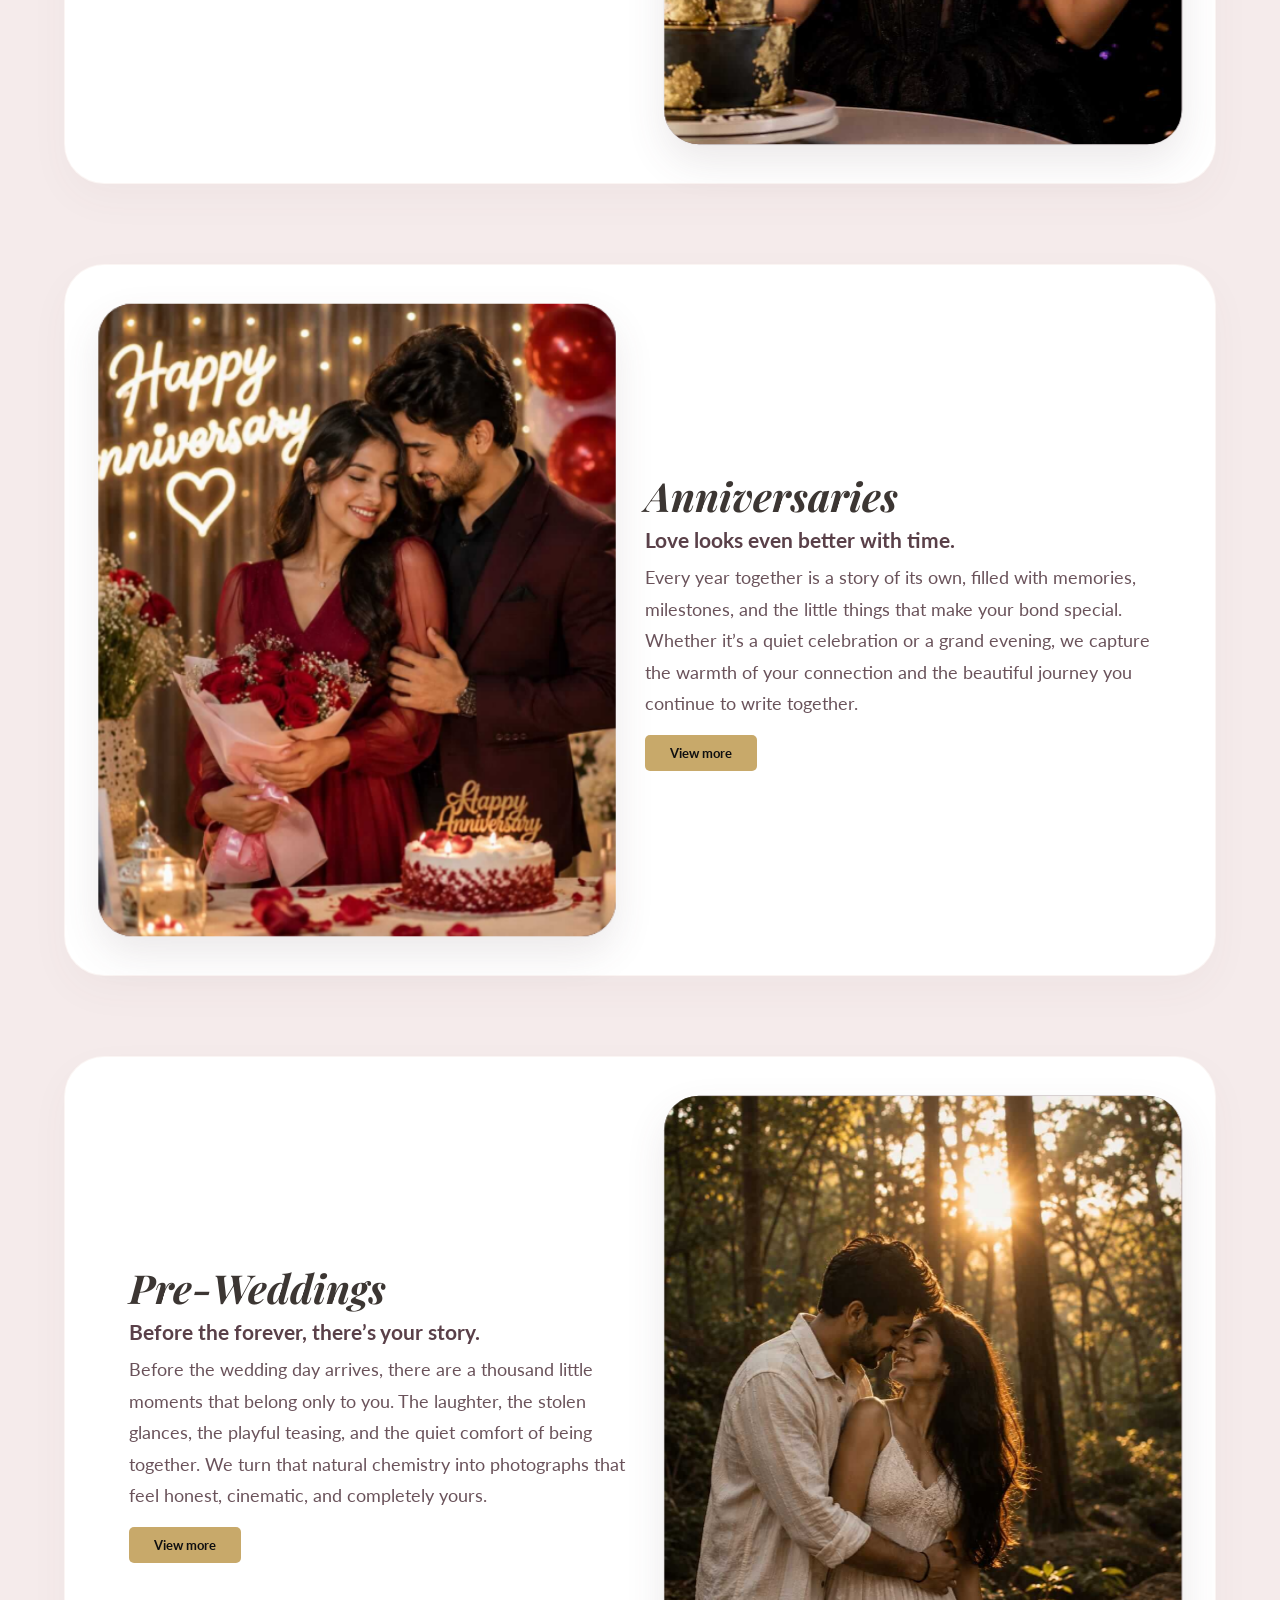
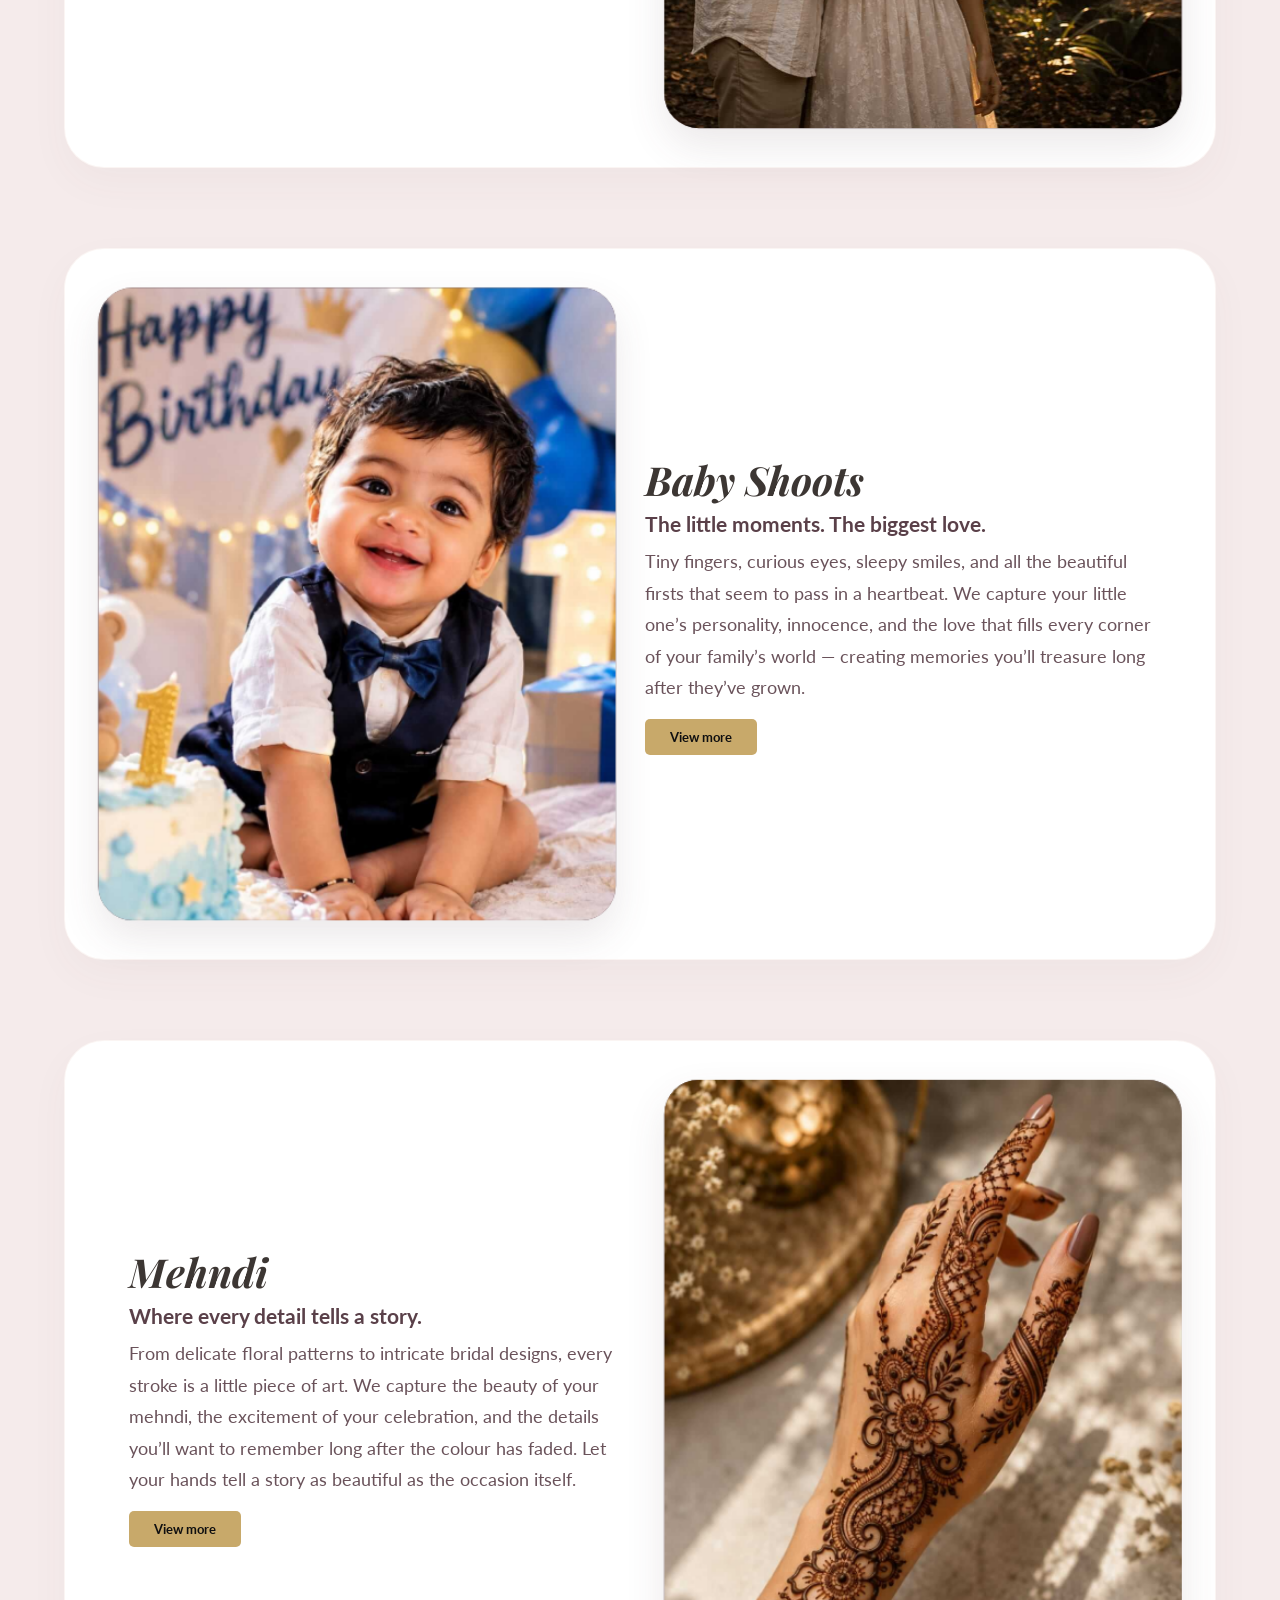
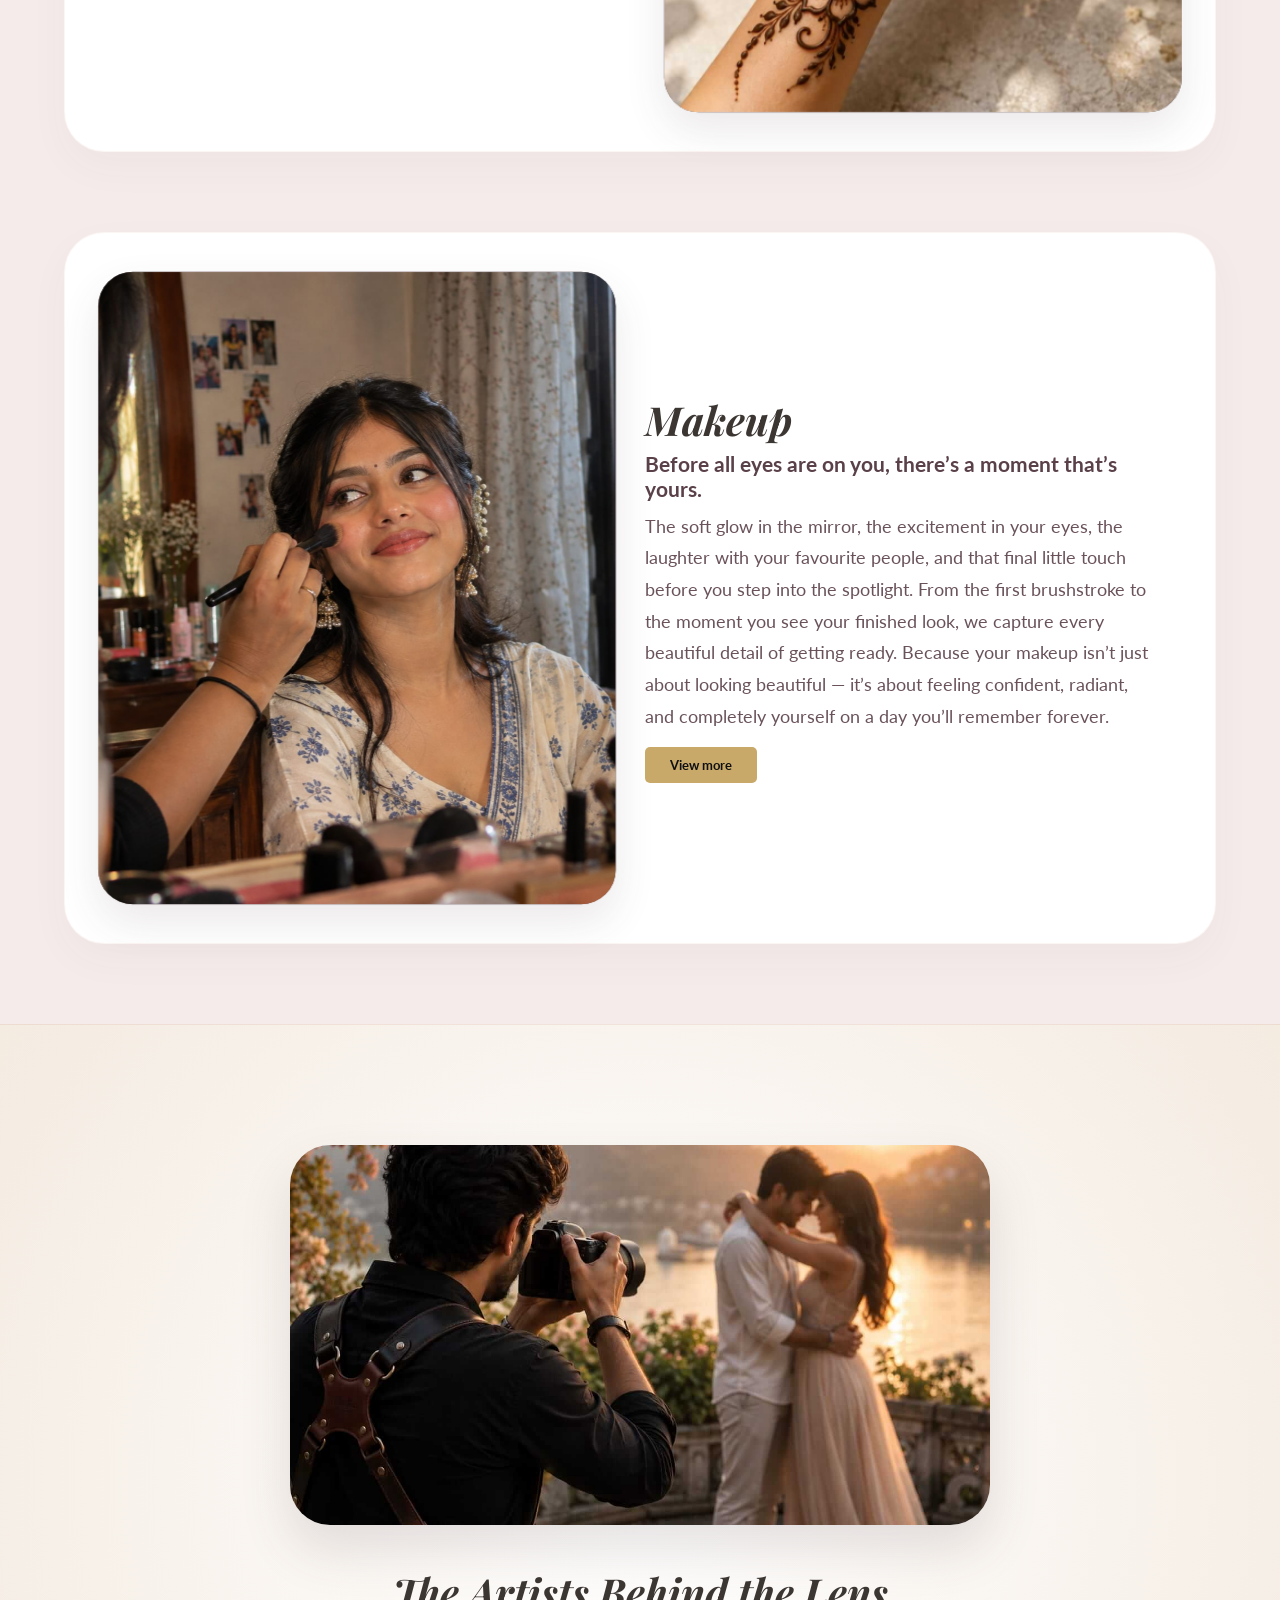
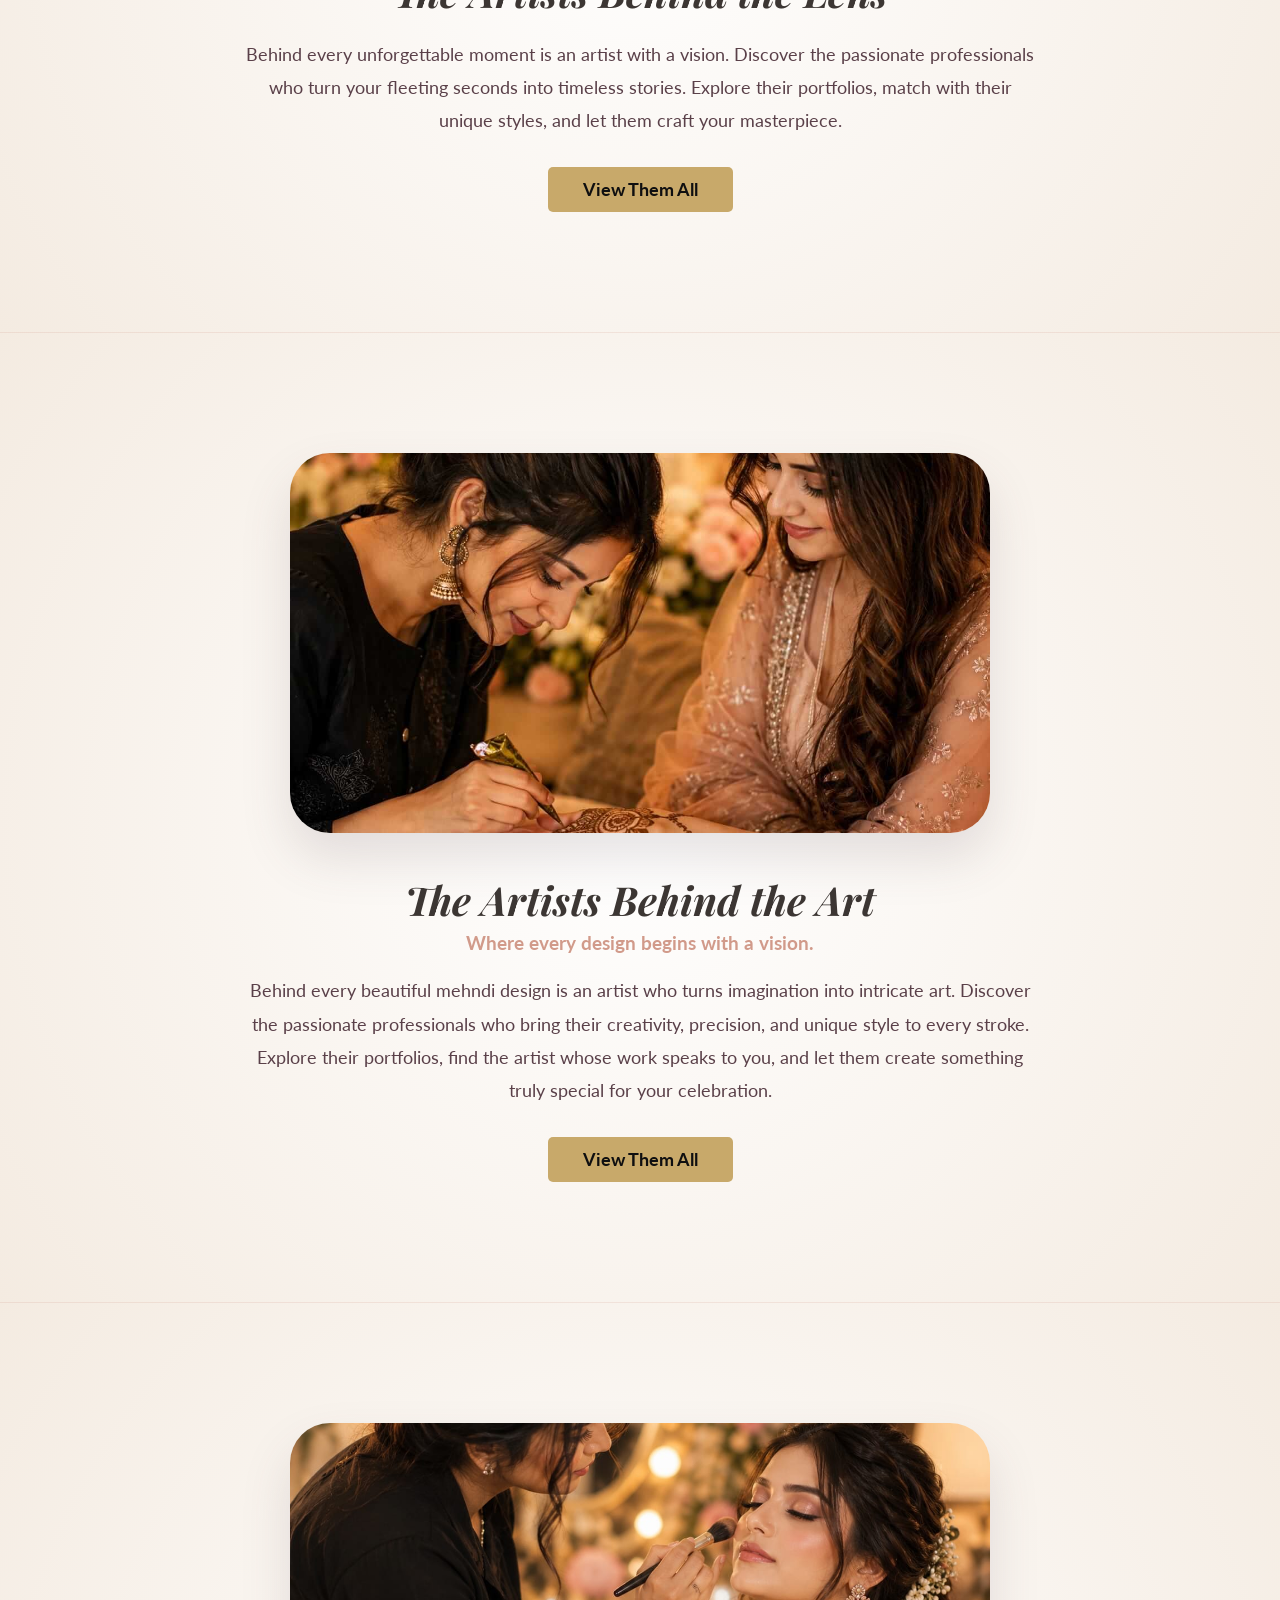
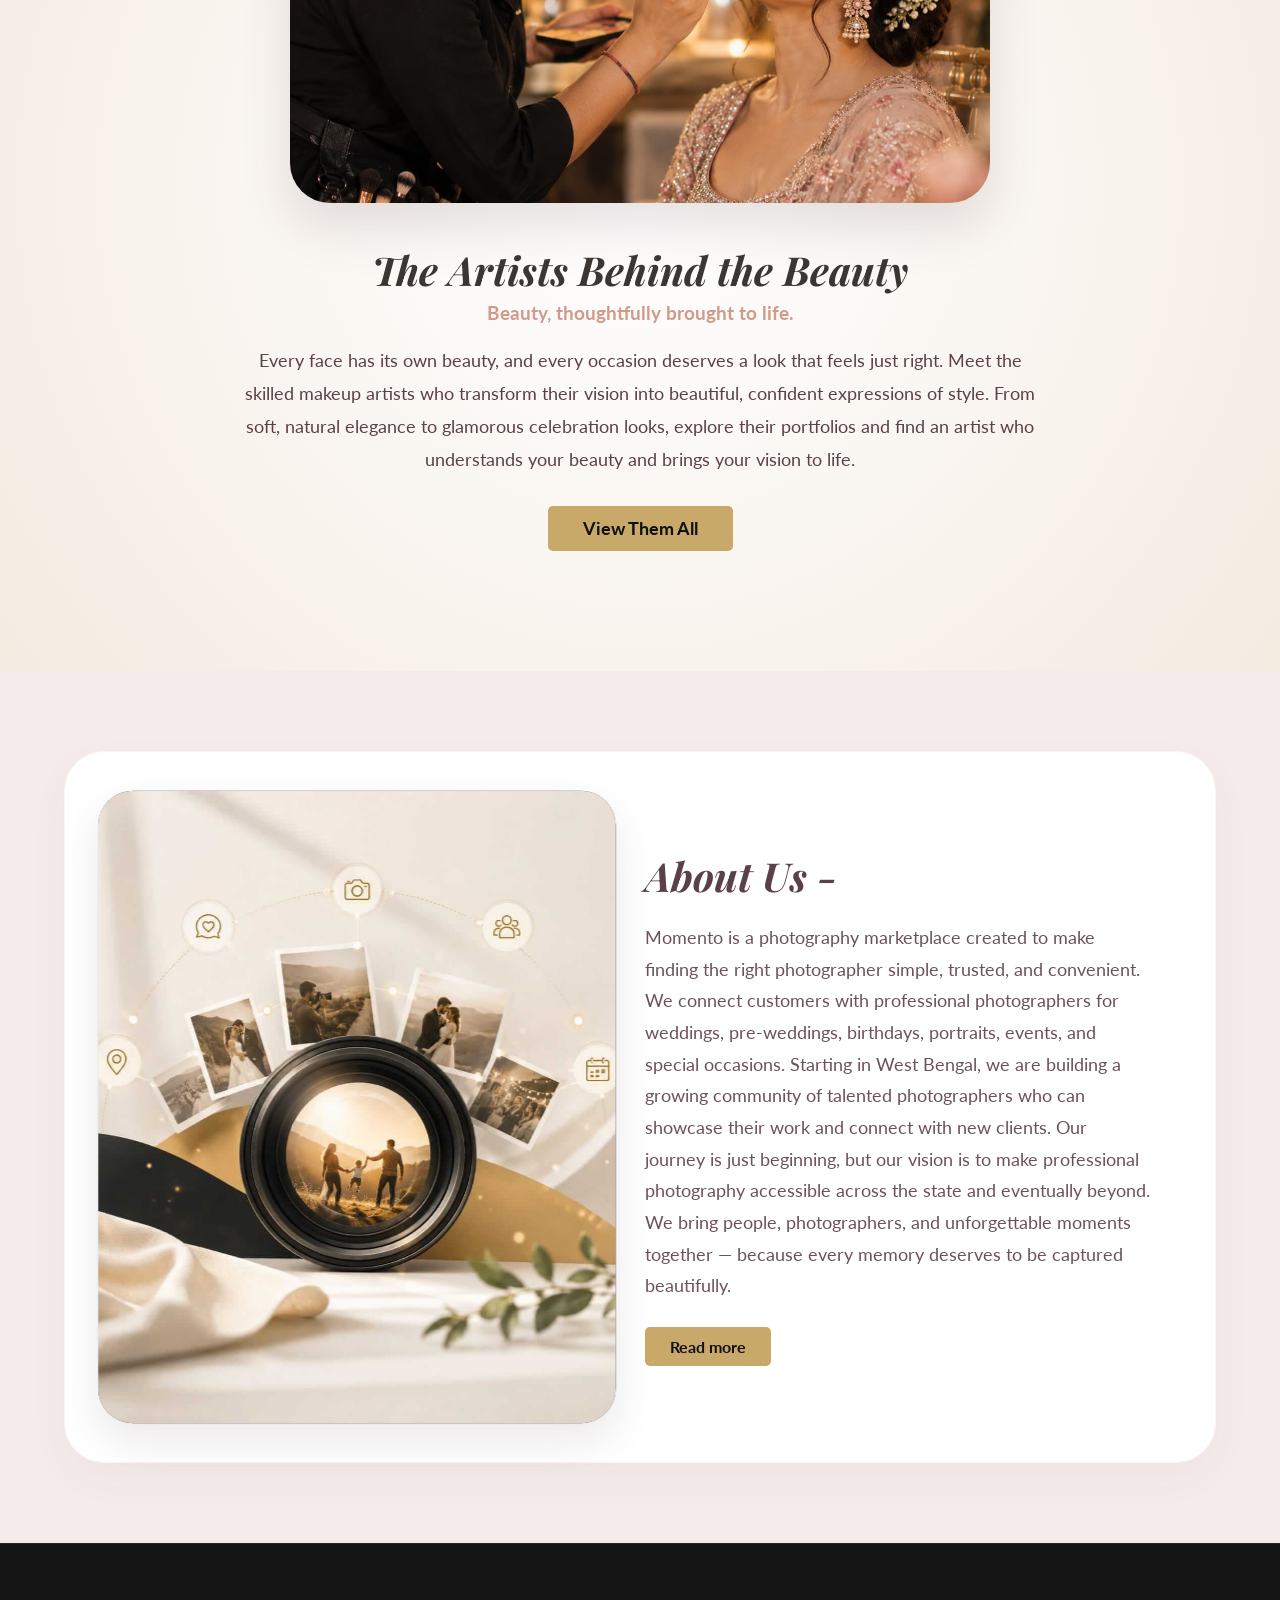
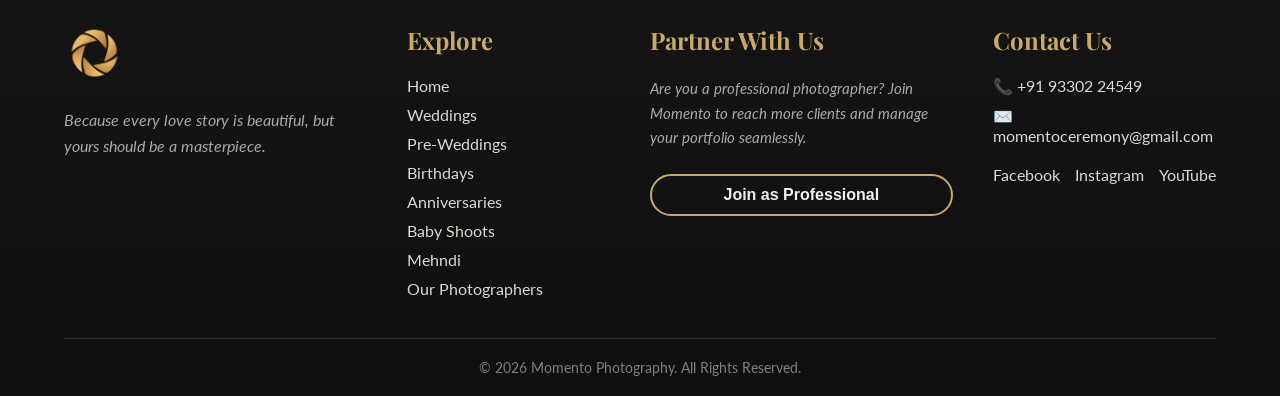
==== commit 782c2c3f: "Update index.html" ====
--- a/index.html
+++ b/index.html
@@ -106,6 +106,15 @@
         <!-- MOBILE DROPDOWN MENU (DARK - FOR INDEX) -->
         <div id="mobile-menu" class="mobile-dropdown">
             <span class="close-menu" onclick="toggleMenu()">&times;</span>
+
+                <!-- NEW: Clickable User Profile Header (Hidden by default, shown via JS) -->
+            <a href="customer-dashboard.html" id="mobile-user-profile-link" style="display: none; text-decoration: none; color: #f5efe6; align-items: center; gap: 15px; padding: 10px 20px 20px 20px; border-bottom: 1px solid rgba(200, 169, 106, 0.2); margin-bottom: 15px;">
+                <div id="mobile-user-initials" style="width: 45px; height: 45px; border-radius: 50%; background: transparent; border: 1px solid #d19a8a; color: #f5efe6; display: flex; align-items: center; justify-content: center; font-size: 1.1rem; letter-spacing: 1px;">DC</div>
+                <div>
+                    <h3 id="mobile-user-name-display" style="font-family: 'Playfair Display', serif; color: #d19a8a; margin: 0; font-size: 1.3rem;">Dipun Chakraborty</h3>
+                    <p style="font-size: 0.8rem; opacity: 0.8; margin: 0; font-family: 'Lato', sans-serif;">Customer</p>
+                </div>
+            </a>
             
             <a href="index.html" onclick="toggleMenu()">Home</a>
             
